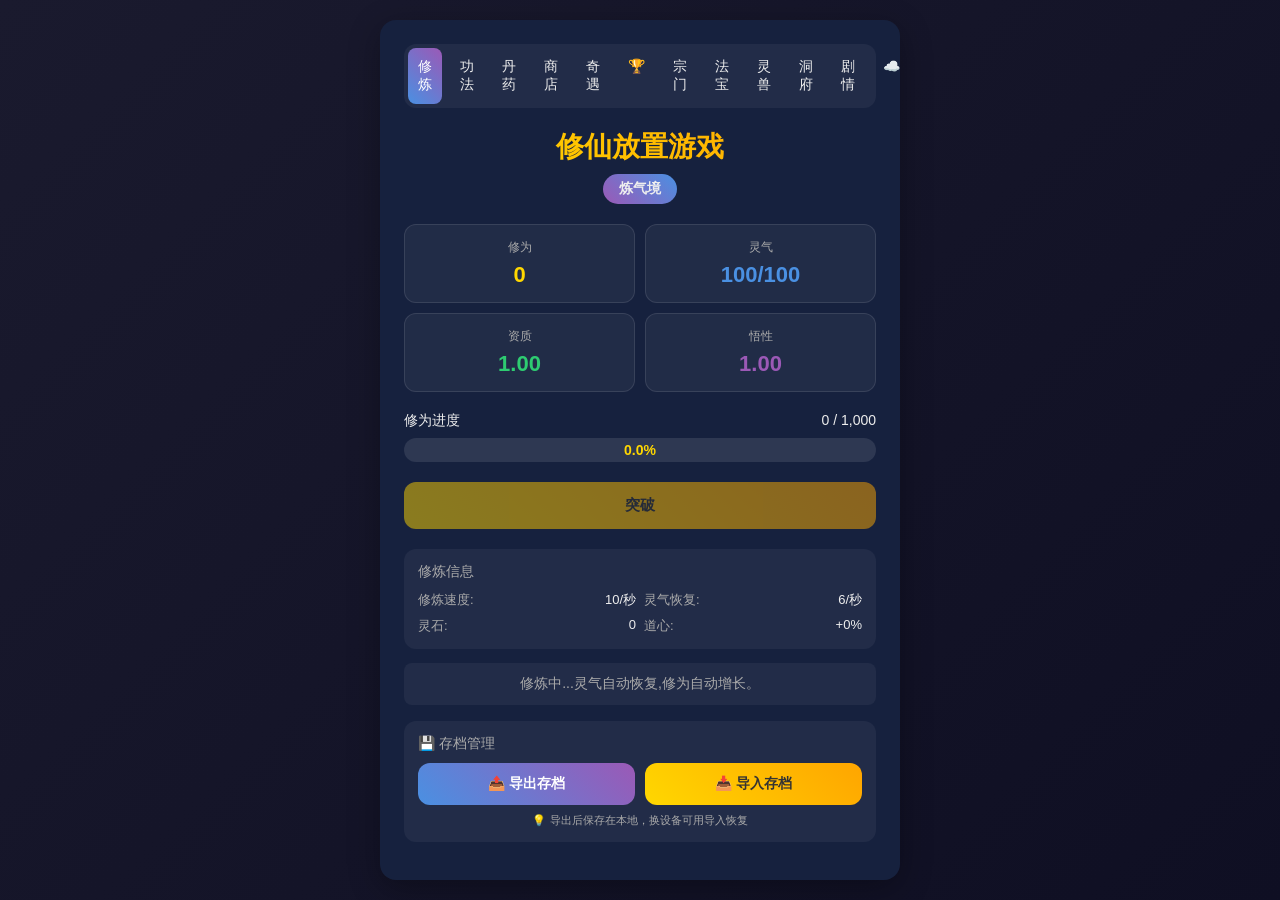
==== index.html @ b514b008 "feat: 移动端页面适配 - 全屏/横屏/触摸优化" ====
<!DOCTYPE html>
<html lang="zh-CN">
<head>
    <meta charset="UTF-8">
    <meta name="viewport" content="width=device-width, initial-scale=1.0">
    <title>修仙放置游戏 v0.9</title>
    <style>
        * {
            margin: 0;
            padding: 0;
            box-sizing: border-box;
        }

        :root {
            --gold: #FFD700;
            --blue: #4A90E2;
            --purple: #9B59B6;
            --red: #E74C3C;
            --green: #2ECC71;
            --cyan: #00CED1;
            --orange: #FF8C00;
            --bg-dark: #1a1a2e;
            --bg-card: #16213e;
            --bg-lighter: #1e2a4a;
            --text-primary: #eee;
            --text-secondary: #aaa;
        }

        body {
            font-family: 'Microsoft YaHei', '微软雅黑', sans-serif;
            background: linear-gradient(135deg, var(--bg-dark) 0%, #0f0f23 100%);
            color: var(--text-primary);
            min-height: 100vh;
            display: flex;
            justify-content: center;
            align-items: center;
            padding: 20px;
        }

        .game-container {
            max-width: 520px;
            width: 100%;
            background: var(--bg-card);
            border-radius: 16px;
            padding: 24px;
            box-shadow: 0 8px 32px rgba(0, 0, 0, 0.3);
        }

        /* 顶部标签栏 */
        .tabs {
            display: flex;
            gap: 8px;
            margin-bottom: 20px;
            background: rgba(255, 255, 255, 0.05);
            padding: 4px;
            border-radius: 12px;
        }

        .tab {
            flex: 1;
            padding: 10px;
            text-align: center;
            border-radius: 8px;
            cursor: pointer;
            transition: all 0.3s;
            font-size: 14px;
            font-weight: 500;
        }

        .tab:hover {
            background: rgba(255, 255, 255, 0.1);
        }

        .tab.active {
            background: linear-gradient(45deg, var(--blue), var(--purple));
            color: white;
        }

        .tab-content {
            display: none;
        }

        .tab-content.active {
            display: block;
        }

        .header {
            text-align: center;
            margin-bottom: 20px;
        }

        .title {
            font-size: 28px;
            background: linear-gradient(45deg, var(--gold), #FFA500);
            -webkit-background-clip: text;
            -webkit-text-fill-color: transparent;
            margin-bottom: 8px;
        }

        .realm-badge {
            display: inline-block;
            padding: 6px 16px;
            background: linear-gradient(45deg, var(--purple), var(--blue));
            border-radius: 20px;
            font-size: 14px;
            font-weight: bold;
        }

        .stats-grid {
            display: grid;
            grid-template-columns: repeat(2, 1fr);
            gap: 10px;
            margin-bottom: 20px;
        }

        .stat-card {
            background: rgba(255, 255, 255, 0.05);
            border: 1px solid rgba(255, 255, 255, 0.1);
            border-radius: 12px;
            padding: 14px;
            text-align: center;
        }

        .stat-label {
            font-size: 12px;
            color: var(--text-secondary);
            margin-bottom: 6px;
        }

        .stat-value {
            font-size: 22px;
            font-weight: bold;
        }

        .stat-value.gold { color: var(--gold); }
        .stat-value.blue { color: var(--blue); }
        .stat-value.green { color: var(--green); }
        .stat-value.purple { color: var(--purple); }

        .progress-section {
            margin-bottom: 20px;
        }

        .progress-header {
            display: flex;
            justify-content: space-between;
            margin-bottom: 8px;
            font-size: 14px;
        }

        .progress-bar {
            height: 24px;
            background: rgba(255, 255, 255, 0.1);
            border-radius: 12px;
            overflow: hidden;
            position: relative;
        }

        .progress-fill {
            height: 100%;
            background: linear-gradient(90deg, var(--blue), var(--purple));
            transition: width 0.3s ease;
            border-radius: 12px;
        }

        .progress-text {
            position: absolute;
            top: 50%;
            left: 50%;
            transform: translate(-50%, -50%);
            font-size: 12px;
            font-weight: bold;
        }

        .action-buttons {
            display: flex;
            gap: 10px;
            margin-bottom: 20px;
        }

        .btn {
            flex: 1;
            padding: 14px;
            border: none;
            border-radius: 12px;
            font-size: 15px;
            font-weight: bold;
            cursor: pointer;
            transition: all 0.3s ease;
            position: relative;
            overflow: hidden;
        }

        .btn-cultivate {
            background: linear-gradient(45deg, var(--blue), var(--purple));
            color: white;
        }

        .btn-cultivate:hover {
            transform: translateY(-2px);
            box-shadow: 0 6px 12px rgba(74, 144, 226, 0.3);
        }

        .btn-breakthrough {
            background: linear-gradient(45deg, var(--gold), #FFA500);
            color: #333;
        }

        .btn-breakthrough:hover:not(:disabled) {
            transform: translateY(-2px);
            box-shadow: 0 6px 12px rgba(255, 215, 0, 0.3);
        }

        .btn:disabled {
            opacity: 0.5;
            cursor: not-allowed;
        }

        .info-section {
            background: rgba(255, 255, 255, 0.05);
            border-radius: 12px;
            padding: 14px;
            margin-bottom: 14px;
        }

        .info-title {
            font-size: 14px;
            color: var(--text-secondary);
            margin-bottom: 10px;
            display: flex;
            justify-content: space-between;
            align-items: center;
        }

        .info-grid {
            display: grid;
            grid-template-columns: repeat(2, 1fr);
            gap: 8px;
            font-size: 13px;
        }

        .info-item {
            display: flex;
            justify-content: space-between;
        }

        .info-item span:first-child {
            color: var(--text-secondary);
        }

        .auto-cultivate-toggle {
            display: flex;
            align-items: center;
            gap: 8px;
            justify-content: center;
            margin-bottom: 16px;
            font-size: 14px;
        }

        .toggle-switch {
            width: 48px;
            height: 24px;
            background: rgba(255, 255, 255, 0.1);
            border-radius: 12px;
            position: relative;
            cursor: pointer;
            transition: background 0.3s;
        }

        .toggle-switch.active {
            background: var(--blue);
        }

        .toggle-switch::after {
            content: '';
            position: absolute;
            width: 20px;
            height: 20px;
            background: white;
            border-radius: 50%;
            top: 2px;
            left: 2px;
            transition: transform 0.3s;
        }

        .toggle-switch.active::after {
            transform: translateX(24px);
        }

        .message {
            text-align: center;
            padding: 12px;
            background: rgba(255, 255, 255, 0.05);
            border-radius: 8px;
            font-size: 14px;
            color: var(--text-secondary);
            margin-top: 14px;
        }

        .message.success { color: var(--green); }
        .message.fail { color: var(--red); }

        /* 功法系统 */
        .skills-section {
            margin-top: 14px;
        }

        .skill-card {
            background: rgba(255, 255, 255, 0.05);
            border: 1px solid rgba(255, 255, 255, 0.1);
            border-radius: 10px;
            padding: 12px;
            margin-bottom: 10px;
            cursor: pointer;
            transition: all 0.3s;
        }

        .skill-card:hover {
            background: rgba(255, 255, 255, 0.08);
            transform: translateY(-2px);
        }

        .skill-card.equipped {
            border-color: var(--purple);
            background: rgba(155, 89, 182, 0.1);
        }

        .skill-header {
            display: flex;
            justify-content: space-between;
            align-items: center;
            margin-bottom: 6px;
        }

        .skill-name {
            font-weight: bold;
            font-size: 15px;
        }

        .skill-type {
            font-size: 12px;
            padding: 2px 8px;
            border-radius: 10px;
            background: var(--purple);
        }

        .skill-effect {
            font-size: 13px;
            color: var(--green);
            margin-bottom: 4px;
        }

        .skill-desc {
            font-size: 12px;
            color: var(--text-secondary);
        }

        .skill-cost {
            font-size: 12px;
            color: var(--gold);
            margin-top: 6px;
        }

        /* 丹药系统 */
        .pills-section {
            margin-top: 14px;
        }

        .pill-card {
            background: rgba(255, 255, 255, 0.05);
            border: 1px solid rgba(255, 255, 255, 0.1);
            border-radius: 10px;
            padding: 12px;
            margin-bottom: 10px;
            cursor: pointer;
            transition: all 0.3s;
        }

        .pill-card:hover {
            background: rgba(255, 255, 255, 0.08);
            transform: translateY(-2px);
        }

        .pill-card:active {
            transform: scale(0.98);
        }

        .pill-header {
            display: flex;
            justify-content: space-between;
            align-items: center;
            margin-bottom: 6px;
        }

        .pill-name {
            font-weight: bold;
            font-size: 15px;
        }

        .pill-count {
            font-size: 14px;
            color: var(--cyan);
        }

        .pill-effect {
            font-size: 13px;
            color: var(--green);
            margin-bottom: 4px;
        }

        .pill-desc {
            font-size: 12px;
            color: var(--text-secondary);
        }

        /* 背包系统 */
        .inventory-grid {
            display: grid;
            grid-template-columns: repeat(4, 1fr);
            gap: 8px;
            margin-top: 14px;
        }

        .inventory-slot {
            aspect-ratio: 1;
            background: rgba(255, 255, 255, 0.05);
            border: 1px solid rgba(255, 255, 255, 0.1);
            border-radius: 8px;
            display: flex;
            flex-direction: column;
            align-items: center;
            justify-content: center;
            font-size: 12px;
            cursor: pointer;
            transition: all 0.3s;
            position: relative;
        }

        .inventory-slot:hover {
            background: rgba(255, 255, 255, 0.1);
        }

        .inventory-slot.empty {
            opacity: 0.5;
        }

        .inventory-slot .icon {
            font-size: 20px;
            margin-bottom: 4px;
        }

        .inventory-slot .count {
            position: absolute;
            bottom: 4px;
            right: 4px;
            font-size: 10px;
            background: rgba(0, 0, 0, 0.6);
            padding: 1px 4px;
            border-radius: 4px;
        }

        .floating-text {
            position: fixed;
            pointer-events: none;
            font-size: 16px;
            font-weight: bold;
            animation: floatUp 1s ease-out forwards;
            z-index: 1000;
        }

        @keyframes floatUp {
            0% {
                opacity: 1;
                transform: translateY(0);
            }
            100% {
                opacity: 0;
                transform: translateY(-50px);
            }
        }

        /* 商店 */
        .shop-section {
            margin-top: 14px;
        }

        .shop-item {
            background: rgba(255, 255, 255, 0.05);
            border: 1px solid rgba(255, 255, 255, 0.1);
            border-radius: 10px;
            padding: 12px;
            margin-bottom: 10px;
            cursor: pointer;
            transition: all 0.3s;
        }

        .shop-item:hover {
            background: rgba(255, 255, 255, 0.08);
            transform: translateY(-2px);
        }

        .shop-item-header {
            display: flex;
            justify-content: space-between;
            align-items: center;
            margin-bottom: 6px;
        }

        .shop-item-name {
            font-weight: bold;
            font-size: 15px;
        }

        .shop-item-price {
            font-size: 14px;
            color: var(--gold);
        }

        .shop-item-desc {
            font-size: 12px;
            color: var(--text-secondary);
        }

        /* 奇遇系统样式 */
        .encounter-category {
            margin-bottom: 16px;
        }

        .encounter-category-title {
            font-size: 14px;
            font-weight: bold;
            margin-bottom: 8px;
            display: flex;
            align-items: center;
            gap: 6px;
        }

        .encounter-list {
            font-size: 12px;
            color: var(--text-secondary);
        }

        .encounter-history-item {
            padding: 8px 0;
            border-bottom: 1px solid rgba(255, 255, 255, 0.05);
        }

        .encounter-history-item:last-child {
            border-bottom: none;
        }

        .encounter-time {
            font-size: 11px;
            color: var(--text-secondary);
        }

        /* 奇遇弹窗 */
        .encounter-modal {
            display: none;
            position: fixed;
            top: 0;
            left: 0;
            width: 100%;
            height: 100%;
            background: rgba(0, 0, 0, 0.8);
            z-index: 2000;
            justify-content: center;
            align-items: center;
            animation: fadeIn 0.3s ease;
        }

        .encounter-modal.active {
            display: flex;
        }

        @keyframes fadeIn {
            from { opacity: 0; }
            to { opacity: 1; }
        }

        .encounter-modal-content {
            background: var(--bg-card);
            border-radius: 16px;
            padding: 24px;
            max-width: 400px;
            width: 90%;
            text-align: center;
            border: 2px solid var(--purple);
            animation: slideUp 0.3s ease;
        }

        @keyframes slideUp {
            from { transform: translateY(50px); opacity: 0; }
            to { transform: translateY(0); opacity: 1; }
        }

        .encounter-modal-icon {
            font-size: 64px;
            margin-bottom: 16px;
        }

        .encounter-modal-title {
            font-size: 24px;
            font-weight: bold;
            margin-bottom: 12px;
        }

        .encounter-modal-desc {
            font-size: 14px;
            color: var(--text-secondary);
            margin-bottom: 16px;
            line-height: 1.6;
        }

        .encounter-modal-effect {
            font-size: 16px;
            padding: 12px;
            background: rgba(255, 255, 255, 0.05);
            border-radius: 8px;
            margin-bottom: 16px;
        }

        .encounter-modal-effect.positive {
            color: var(--green);
        }

        .encounter-modal-effect.negative {
            color: var(--red);
        }

        .encounter-modal-effect.neutral {
            color: var(--cyan);
        }

        .encounter-modal-btn {
            padding: 12px 32px;
            background: linear-gradient(45deg, var(--purple), var(--blue));
            border: none;
            border-radius: 8px;
            color: white;
            font-size: 16px;
            font-weight: bold;
            cursor: pointer;
            transition: all 0.3s;
        }

        .encounter-modal-btn:hover {
            transform: translateY(-2px);
            box-shadow: 0 6px 12px rgba(155, 89, 182, 0.4);
        }

        .encounter-glow {
            animation: encounterGlow 1s ease infinite;
        }

        @keyframes encounterGlow {
            0%, 100% { box-shadow: 0 0 20px rgba(155, 89, 182, 0.5); }
            50% { box-shadow: 0 0 40px rgba(155, 89, 182, 0.8); }
        }

        /* ==================== 成就系统样式 ==================== */
        .achievements-container {
            max-height: 500px;
            overflow-y: auto;
        }

        .achievement-summary {
            text-align: center;
            margin-bottom: 16px;
        }

        .achievement-progress {
            background: rgba(255, 255, 255, 0.05);
            border-radius: 12px;
            padding: 12px;
        }

        .progress-text {
            font-size: 14px;
            color: var(--gold);
            margin-bottom: 8px;
            display: block;
        }

        .achievement-categories {
            display: flex;
            flex-wrap: wrap;
            gap: 8px;
            margin-bottom: 16px;
        }

        .category-badge {
            display: flex;
            gap: 6px;
            background: rgba(255, 255, 255, 0.05);
            padding: 6px 12px;
            border-radius: 20px;
            font-size: 12px;
        }

        .achievement-list {
            display: grid;
            gap: 10px;
        }

        .achievement-card {
            display: flex;
            align-items: center;
            gap: 12px;
            padding: 12px;
            background: rgba(255, 255, 255, 0.05);
            border-radius: 12px;
            border: 1px solid rgba(255, 255, 255, 0.1);
            transition: all 0.3s;
        }

        .achievement-card.unlocked {
            border-color: var(--gold);
            background: rgba(255, 215, 0, 0.1);
        }

        .achievement-card.locked {
            opacity: 0.6;
        }

        .achievement-card .achievement-icon {
            font-size: 32px;
            width: 48px;
            text-align: center;
        }

        .achievement-card .achievement-info {
            flex: 1;
        }

        .achievement-card .achievement-name {
            font-size: 14px;
            font-weight: bold;
            margin-bottom: 4px;
        }

        .achievement-card .achievement-desc {
            font-size: 12px;
            color: var(--text-secondary);
        }

        .achievement-card .achievement-reward {
            font-size: 11px;
            color: var(--gold);
            margin-top: 4px;
        }

        .achievement-card .achievement-status {
            font-size: 20px;
        }

        /* 成就通知动画 */
        .achievement-notification {
            position: fixed;
            top: 20px;
            right: 20px;
            display: flex;
            align-items: center;
            gap: 12px;
            padding: 16px 20px;
            background: linear-gradient(135deg, rgba(255, 215, 0, 0.2), rgba(255, 165, 0, 0.2));
            border: 2px solid var(--gold);
            border-radius: 12px;
            box-shadow: 0 4px 20px rgba(255, 215, 0, 0.3);
            z-index: 9999;
            animation: slideIn 0.5s ease-out, fadeOut 0.5s ease-in 2.5s forwards;
        }

        .achievement-notification .achievement-icon {
            font-size: 36px;
        }

        .achievement-notification .achievement-title {
            font-size: 12px;
            color: var(--gold);
        }

        .achievement-notification .achievement-name {
            font-size: 16px;
            font-weight: bold;
        }

        @keyframes slideIn {
            from {
                transform: translateX(100%);
                opacity: 0;
            }
            to {
                transform: translateX(0);
                opacity: 1;
            }
        }

        @keyframes fadeOut {
            from {
                opacity: 1;
            }
            to {
                opacity: 0;
            }
        }

        /* ==================== 宗门系统样式 ==================== */
        .sect-card {
            background: rgba(255, 255, 255, 0.05);
            border: 1px solid rgba(255, 255, 255, 0.1);
            border-radius: 12px;
            padding: 12px;
            margin-bottom: 10px;
        }

        .sect-card-header {
            display: flex;
            justify-content: space-between;
            align-items: center;
            margin-bottom: 8px;
        }

        .sect-card-name {
            font-size: 16px;
            font-weight: bold;
            color: var(--gold);
        }

        .sect-card-level {
            font-size: 12px;
            color: var(--text-secondary);
        }

        .sect-card-info {
            font-size: 12px;
            color: var(--text-secondary);
        }

        .sect-task-card {
            background: rgba(255, 255, 255, 0.05);
            border-radius: 8px;
            padding: 10px;
            margin-bottom: 8px;
            display: flex;
            justify-content: space-between;
            align-items: center;
        }

        .sect-task-info {
            flex: 1;
        }

        .sect-task-name {
            font-size: 14px;
            margin-bottom: 4px;
        }

        .sect-task-desc {
            font-size: 11px;
            color: var(--text-secondary);
        }

        /* 法宝样式 */
        .artifact-slot {
            width: 60px;
            height: 60px;
            border: 2px dashed rgba(255, 255, 255, 0.3);
            border-radius: 12px;
            display: flex;
            align-items: center;
            justify-content: center;
            font-size: 24px;
            color: rgba(255, 255, 255, 0.3);
            cursor: pointer;
            transition: all 0.3s;
        }

        .artifact-slot:hover {
            border-color: var(--gold);
            background: rgba(255, 215, 0, 0.1);
        }

        .artifact-slot.equipped {
            border: 2px solid var(--gold);
            background: rgba(255, 215, 0, 0.15);
        }

        .artifact-slot .artifact-icon {
            font-size: 28px;
        }

        .artifact-card {
            background: rgba(255, 255, 255, 0.05);
            border: 1px solid rgba(255, 255, 255, 0.1);
            border-radius: 10px;
            padding: 10px;
            display: flex;
            align-items: center;
            gap: 10px;
        }

        .artifact-icon {
            font-size: 32px;
            width: 48px;
            text-align: center;
        }

        .artifact-info {
            flex: 1;
        }

        .artifact-name {
            font-size: 14px;
            font-weight: bold;
            color: var(--gold);
            margin-bottom: 4px;
        }

        .artifact-desc {
            font-size: 11px;
            color: var(--text-secondary);
            margin-bottom: 4px;
        }

        .artifact-stats {
            font-size: 11px;
            color: var(--cyan);
        }

        .artifact-level {
            font-size: 11px;
            color: var(--purple);
        }

        .artifact-actions {
            display: flex;
            flex-direction: column;
            gap: 4px;
        }

        /* 灵兽样式 */
        .beast-card {
            background: rgba(255, 255, 255, 0.05);
            border: 1px solid rgba(255, 255, 255, 0.1);
            border-radius: 10px;
            padding: 10px;
            display: flex;
            align-items: center;
            gap: 10px;
            cursor: pointer;
            transition: all 0.3s;
        }

        .beast-card:hover {
            background: rgba(255, 255, 255, 0.1);
            border-color: rgba(255, 255, 255, 0.2);
        }

        .beast-icon {
            font-size: 36px;
            width: 50px;
            text-align: center;
        }

        .beast-info {
            flex: 1;
        }

        .beast-name {
            font-size: 14px;
            font-weight: bold;
            color: var(--gold);
            margin-bottom: 4px;
        }

        .beast-level {
            font-size: 11px;
            color: var(--purple);
            margin-bottom: 4px;
        }

        .beast-desc {
            font-size: 11px;
            color: var(--text-secondary);
        }

        .beast-effect {
            font-size: 11px;
            color: var(--cyan);
            margin-top: 4px;
        }

        .beast-exp-bar {
            width: 100%;
            height: 4px;
            background: rgba(255,255,255,0.1);
            border-radius: 2px;
            margin-top: 4px;
            overflow: hidden;
        }

        .beast-exp-fill {
            height: 100%;
            background: linear-gradient(90deg, var(--purple), var(--gold));
            border-radius: 2px;
            transition: width 0.3s;
        }

        .beast-action-btns {
            display: flex;
            gap: 4px;
        }

        /* 洞府样式 */
        .cave-upgrade-card {
            background: rgba(255, 255, 255, 0.05);
            border: 1px solid rgba(255, 255, 255, 0.1);
            border-radius: 10px;
            padding: 10px;
            display: flex;
            align-items: center;
            gap: 10px;
        }

        .cave-upgrade-icon {
            font-size: 28px;
            width: 40px;
            text-align: center;
        }

        .cave-upgrade-info {
            flex: 1;
        }

        .cave-upgrade-name {
            font-size: 13px;
            font-weight: bold;
            color: var(--gold);
            margin-bottom: 2px;
        }

        .cave-upgrade-desc {
            font-size: 11px;
            color: var(--text-secondary);
        }

        .cave-upgrade-level {
            font-size: 10px;
            color: var(--purple);
        }

        .herb-plot-card {
            background: rgba(255, 255, 255, 0.05);
            border: 1px solid rgba(255, 255, 255, 0.1);
            border-radius: 10px;
            padding: 10px;
            display: flex;
            align-items: center;
            gap: 10px;
        }

        .herb-plot-icon {
            font-size: 28px;
            width: 40px;
            text-align: center;
        }

        .herb-plot-info {
            flex: 1;
        }

        .herb-plot-name {
            font-size: 13px;
            font-weight: bold;
            color: var(--green);
            margin-bottom: 2px;
        }

        .herb-plot-status {
            font-size: 11px;
            color: var(--text-secondary);
        }

        .herb-plot-progress {
            margin-top: 4px;
        }

        /* 剧情样式 */
        .story-chapter-card {
            background: rgba(255, 255, 255, 0.05);
            border: 1px solid rgba(255, 255, 255, 0.1);
            border-radius: 10px;
            padding: 12px;
            display: flex;
            align-items: center;
            gap: 12px;
            cursor: pointer;
            transition: all 0.3s;
        }

        .story-chapter-card:hover {
            background: rgba(255, 255, 255, 0.1);
            transform: translateX(4px);
        }

        .story-chapter-card.unlocked {
            border-color: rgba(255, 215, 0, 0.3);
        }

        .story-chapter-card.current {
            border-color: var(--gold);
            background: linear-gradient(135deg, rgba(255,215,0,0.1), rgba(255,215,0,0.02));
        }

        .story-chapter-icon {
            font-size: 32px;
            width: 50px;
            text-align: center;
        }

        .story-chapter-info {
            flex: 1;
        }

        .story-chapter-title {
            font-size: 14px;
            font-weight: bold;
            color: var(--gold);
            margin-bottom: 2px;
        }

        .story-chapter-desc {
            font-size: 11px;
            color: var(--text-secondary);
            margin-bottom: 4px;
        }

        .story-chapter-progress {
            font-size: 10px;
            color: var(--cyan);
        }

        .story-chapter-badge {
            font-size: 18px;
        }

        .story-content-box {
            padding: 15px;
            background: linear-gradient(135deg, rgba(255,215,0,0.08), rgba(155,89,182,0.05));
            border-radius: 12px;
            border: 1px solid rgba(255,215,0,0.2);
        }

        .story-content-title {
            font-size: 16px;
            font-weight: bold;
            color: var(--gold);
            margin-bottom: 8px;
            text-align: center;
        }

        .story-content-text {
            font-size: 13px;
            color: var(--text-primary);
            line-height: 1.8;
            text-indent: 2em;
        }

        .story-unlock-hint {
            font-size: 11px;
            color: var(--text-secondary);
            text-align: center;
            padding: 20px;
        }

        /* ==================== 移动端适配 ==================== */
        @media screen and (max-width: 520px) {
            /* 根容器调整 */
            body {
                padding: 0;
                align-items: flex-start;
                min-height: 100vh;
            }

            .game-container {
                max-width: 100%;
                width: 100%;
                border-radius: 0;
                padding: 12px;
                min-height: 100vh;
                box-shadow: none;
            }

            /* 标签栏横向滚动 */
            .tabs {
                display: flex;
                gap: 4px;
                margin-bottom: 16px;
                padding: 4px;
                overflow-x: auto;
                white-space: nowrap;
                -webkit-overflow-scrolling: touch;
                scrollbar-width: none; /* Firefox */
            }

            .tabs::-webkit-scrollbar {
                display: none; /* Chrome/Safari */
            }

            .tab {
                flex: 0 0 auto;
                padding: 8px 12px;
                font-size: 13px;
                min-width: 50px;
            }

            /* 标题调整 */
            .title {
                font-size: 22px;
            }

            /* 统计卡片网格 */
            .stats-grid {
                grid-template-columns: repeat(2, 1fr);
                gap: 8px;
            }

            .stat-card {
                padding: 10px;
            }

            .stat-value {
                font-size: 18px;
            }

            /* 按钮优化 */
            .action-buttons {
                gap: 8px;
            }

            .btn {
                padding: 14px 12px;
                font-size: 14px;
                min-height: 48px;
            }

            /* 信息区域 */
            .info-section {
                padding: 12px;
                margin-bottom: 12px;
            }

            .info-grid {
                font-size: 12px;
            }

            /* 进度条 */
            .progress-bar {
                height: 20px;
            }

            .progress-text {
                font-size: 11px;
            }

            /* 功法/丹药卡片 */
            .skill-card,
            .pill-card {
                padding: 10px;
                margin-bottom: 8px;
            }

            .skill-name,
            .pill-name {
                font-size: 14px;
            }

            /* 商店物品 */
            .shop-item {
                padding: 10px;
                margin-bottom: 8px;
            }

            /* 仓库格子 */
            .inventory-grid {
                grid-template-columns: repeat(4, 1fr);
                gap: 6px;
            }

            .inventory-slot {
                min-height: 60px;
            }

            /* 奇遇弹窗 */
            .encounter-modal-content {
                padding: 16px;
                margin: 20px;
            }

            .encounter-modal-icon {
                font-size: 48px;
            }

            .encounter-modal-title {
                font-size: 18px;
            }

            /* 宗门/灵兽/洞府 */
            .sect-info,
            .beast-card,
            .cave-upgrade {
                padding: 10px;
            }

            /* 存档管理 */
            .info-section[style*="margin-top"] {
                margin-top: 12px !important;
            }

            .info-section[style*="margin-top"] .btn {
                padding: 12px 10px;
                font-size: 13px;
            }

            /* 剧情列表 */
            .story-item {
                padding: 12px;
            }

            .story-title {
                font-size: 14px;
            }

            .story-desc {
                font-size: 12px;
            }

            /* 云同步界面 */
            #cloud-tab .info-section {
                padding: 12px;
            }

            #githubToken {
                font-size: 14px;
                padding: 12px;
            }

            /* 滚动优化 */
            .tab-content {
                max-height: calc(100vh - 180px);
                overflow-y: auto;
                -webkit-overflow-scrolling: touch;
            }

            /* 已读剧情列表等可滚动区域 */
            #storyList,
            #recentEncounters,
            #skillsList {
                max-height: 300px;
                overflow-y: auto;
                -webkit-overflow-scrolling: touch;
            }
        }

        /* 极小屏幕（320px以下） */
        @media screen and (max-width: 360px) {
            .game-container {
                padding: 8px;
            }

            .title {
                font-size: 20px;
            }

            .tab {
                padding: 6px 10px;
                font-size: 12px;
                min-width: 44px;
            }

            .stat-value {
                font-size: 16px;
            }

            .btn {
                padding: 12px 8px;
                font-size: 13px;
            }

            .inventory-grid {
                grid-template-columns: repeat(3, 1fr);
            }
        }

        /* 横屏模式 */
        @media screen and (max-height: 500px) and (orientation: landscape) {
            body {
                padding: 10px;
                align-items: center;
            }

            .game-container {
                max-width: 400px;
                padding: 16px;
            }

            .header {
                margin-bottom: 12px;
            }

            .title {
                font-size: 20px;
                margin-bottom: 4px;
            }

            .stats-grid {
                grid-template-columns: repeat(4, 1fr);
            }

            .tab-content {
                max-height: calc(100vh - 120px);
            }
        }

        /* 触摸反馈 */
        @media (hover: none) and (pointer: coarse) {
            .btn:active {
                transform: scale(0.98);
                opacity: 0.9;
            }

            .tab:active {
                opacity: 0.8;
            }

            .skill-card:active,
            .pill-card:active,
            .shop-item:active {
                transform: scale(0.98);
            }

            .inventory-slot:active {
                background: rgba(255, 255, 255, 0.15);
            }
        }
    </style>
</head>
<body>
    <div class="game-container">
        <!-- 标签栏 -->
        <div class="tabs">
            <div class="tab active" onclick="switchTab('main')">修炼</div>
            <div class="tab" onclick="switchTab('skills')">功法</div>
            <div class="tab" onclick="switchTab('pills')">丹药</div>
            <div class="tab" onclick="switchTab('shop')">商店</div>
            <div class="tab" onclick="switchTab('encounter')">奇遇</div>
            <div class="tab" onclick="switchTab('achievements')">🏆</div>
            <div class="tab" onclick="switchTab('sect')">宗门</div>
            <div class="tab" onclick="switchTab('artifact')">法宝</div>
            <div class="tab" onclick="switchTab('beast')">灵兽</div>
            <div class="tab" onclick="switchTab('cave')">洞府</div>
            <div class="tab" onclick="switchTab('story')">剧情</div>
            <div class="tab" onclick="switchTab('cloud')">☁️</div>
        </div>

        <!-- 主界面 -->
        <div id="main-tab" class="tab-content active">
            <div class="header">
                <h1 class="title">修仙放置游戏</h1>
                <div class="realm-badge" id="realmBadge">炼气境</div>
            </div>

            <div class="stats-grid">
                <div class="stat-card">
                    <div class="stat-label">修为</div>
                    <div class="stat-value gold" id="cultivationValue">0</div>
                </div>
                <div class="stat-card">
                    <div class="stat-label">灵气</div>
                    <div class="stat-value blue" id="spiritValue">100</div>
                </div>
                <div class="stat-card">
                    <div class="stat-label">资质</div>
                    <div class="stat-value green" id="talentValue">1.0</div>
                </div>
                <div class="stat-card">
                    <div class="stat-label">悟性</div>
                    <div class="stat-value purple" id="comprehensionValue">1.0</div>
                </div>
            </div>

            <div class="progress-section">
                <div class="progress-header">
                    <span>修为进度</span>
                    <span id="progressText">0 / 1,000</span>
                </div>
                <div class="progress-bar">
                    <div class="progress-fill" id="progressFill" style="width: 0%"></div>
                    <div class="progress-text" id="progressPercent">0%</div>
                </div>
            </div>

            <div class="action-buttons">
                <button class="btn btn-breakthrough" id="breakthroughBtn" onclick="attemptBreakthrough()" disabled>
                    突破
                </button>
            </div>

            <div class="info-section">
                <div class="info-title">
                    <span>修炼信息</span>
                </div>
                <div class="info-grid">
                    <div class="info-item">
                        <span>修炼速度:</span>
                        <span id="cultivationSpeed">10/秒</span>
                    </div>
                    <div class="info-item">
                        <span>灵气恢复:</span>
                        <span id="spiritRecovery">5/秒</span>
                    </div>
                    <div class="info-item">
                        <span>灵石:</span>
                        <span id="spiritStones">0</span>
                    </div>
                    <div class="info-item">
                        <span>道心:</span>
                        <span id="daoHeart">+0%</span>
                    </div>
                </div>
            </div>

            <div class="message" id="messageBox">
                修炼中...灵气自动恢复,修为自动增长。
            </div>

            <!-- 存档管理 -->
            <div class="info-section" style="margin-top: 16px;">
                <div class="info-title">
                    <span>💾 存档管理</span>
                </div>
                <div style="display: flex; gap: 10px;">
                    <button class="btn btn-cultivate" onclick="exportSave()" style="flex:1; padding: 12px; font-size: 14px;">
                        📤 导出存档
                    </button>
                    <button class="btn btn-breakthrough" onclick="importSave()" style="flex:1; padding: 12px; font-size: 14px;">
                        📥 导入存档
                    </button>
                </div>
                <div style="font-size: 11px; color: var(--text-secondary); margin-top: 8px; text-align: center;">
                    💡 导出后保存在本地，换设备可用导入恢复
                </div>
            </div>
        </div>

        <!-- 功法界面 -->
        <div id="skills-tab" class="tab-content">
            <div class="header">
                <h2 class="title" style="font-size: 24px;">功法阁</h2>
                <p style="font-size: 14px; color: var(--text-secondary);">当前槽位: <span id="skillSlots">0/3</span></p>
            </div>

            <div class="skills-section" id="skillsList">
                <!-- 功法列表 -->
            </div>
        </div>

        <!-- 丹药界面 -->
        <div id="pills-tab" class="tab-content">
            <div class="header">
                <h2 class="title" style="font-size: 24px;">丹药阁</h2>
                <p style="font-size: 14px; color: var(--text-secondary);">丹药可以暂时或永久提升属性</p>
            </div>

            <div class="pills-section" id="pillsList">
                <!-- 丹药列表 -->
            </div>
        </div>

        <!-- 商店界面 -->
        <div id="shop-tab" class="tab-content">
            <div class="header">
                <h2 class="title" style="font-size: 24px;">灵石商店</h2>
                <p style="font-size: 14px; color: var(--text-secondary);">灵石: <span id="shopSpiritStones">0</span></p>
            </div>

            <div class="shop-section" id="shopList">
                <!-- 商店列表 -->
            </div>
        </div>

        <!-- 奇遇界面 -->
        <div id="encounter-tab" class="tab-content">
            <div class="header">
                <h2 class="title" style="font-size: 24px;">奇遇录</h2>
                <p style="font-size: 14px; color: var(--text-secondary);">触发次数: <span id="totalEncounters">0</span></p>
            </div>

            <div class="info-section">
                <div class="info-title">奇遇说明</div>
                <p style="font-size: 13px; color: var(--text-secondary); line-height: 1.6;">
                    修炼过程中可能触发各种奇遇事件,获得机缘、遇到仙人、发现宝物或遭遇灾难。境界越高,触发概率越大。
                </p>
            </div>

            <div class="info-section">
                <div class="info-title">最近奇遇</div>
                <div id="recentEncounters" style="font-size: 13px; max-height: 200px; overflow-y: auto;">
                    暂无奇遇记录
                </div>
            </div>

            <div class="info-section">
                <h3 style="font-size: 16px; margin-bottom: 12px;">奇遇类型</h3>
                <div style="display: grid; gap: 8px; font-size: 13px;">
                    <div style="color: #FFD700;">🌟 机缘 (34%) - 重大增益</div>
                    <div style="color: #9B59B6;">✨ 遇仙 (27%) - 中等增益</div>
                    <div style="color: #4A90E2;">💎 寻宝 (17%) - 小幅增益</div>
                    <div style="color: #2ECC71;">🧘 历练 (10%) - 考验类</div>
                    <div style="color: #E74C3C;">👹 灾难 (12%) - 负面效果</div>
                </div>
            </div>

            <div class="info-section">
                <div class="info-title">奇遇统计</div>
                <div id="encounterStats" style="font-size: 13px;">
                    <div style="display: grid; grid-template-columns: repeat(2, 1fr); gap: 8px;">
                        <div>🌟 机缘: <span id="stat_opportunity">0</span></div>
                        <div>✨ 遇仙: <span id="stat_immortal">0</span></div>
                        <div>💎 寻宝: <span id="stat_treasure">0</span></div>
                        <div>🧘 历练: <span id="stat_trial">0</span></div>
                        <div>👹 灾难: <span id="stat_disaster">0</span></div>
                    </div>
                </div>
            </div>
        </div>

        <!-- 成就界面 -->
        <div id="achievements-tab" class="tab-content">
            <div class="header">
                <h2 class="title" style="font-size: 24px;">🏆 成就系统</h2>
            </div>
            <div id="achievementsList" class="achievements-container">
                <!-- 成就列表 -->
            </div>
        </div>

        <!-- 宗门界面 -->
        <div id="sect-tab" class="tab-content">
            <div class="header">
                <h2 class="title" style="font-size: 24px;">🏛️ 宗门系统</h2>
            </div>
            
            <!-- 宗门信息 -->
            <div id="sectInfo" style="display: none;">
                <div class="info-section">
                    <div class="info-title">我的宗门</div>
                    <div style="text-align: center; margin-bottom: 12px;">
                        <div id="sectName" style="font-size: 20px; color: var(--gold); margin-bottom: 8px;">-</div>
                        <div style="font-size: 12px; color: var(--text-secondary);">
                            宗门成员: <span id="sectMembers">0</span> | 
                            宗门等级: <span id="sectLevel">1</span>
                        </div>
                    </div>
                    <div style="margin-bottom: 8px;">
                        <div style="display: flex; justify-content: space-between; font-size: 12px; margin-bottom: 4px;">
                            <span>宗门贡献</span>
                            <span><span id="sectContrib">0</span> / <span id="sectContribNeed">1000</span></span>
                        </div>
                        <div class="progress-bar" style="height: 8px;">
                            <div id="sectContribBar" class="progress-fill" style="width: 0%;"></div>
                        </div>
                    </div>
                </div>

                <div class="info-section">
                    <div class="info-title">宗门商店</div>
                    <div id="sectShopList" class="shop-section">
                        <!-- 宗门商店列表 -->
                    </div>
                </div>

                <div class="info-section">
                    <div class="info-title">每日任务</div>
                    <div id="sectDailyTasks">
                        <div class="info-title" style="font-size: 12px; color: var(--text-secondary);">
                            任务每日0点重置 | 剩余次数: <span id="dailyTaskRemain">3</span>
                        </div>
                    </div>
                </div>

                <div style="text-align: center; margin-top: 16px;">
                    <button class="btn btn-secondary" onclick="leaveSect()" style="padding: 8px 16px; font-size: 12px;">
                        离开宗门
                    </button>
                </div>
            </div>

            <!-- 未加入宗门 -->
            <div id="sectNoSect">
                <div class="info-section">
                    <div class="info-title">宗门列表</div>
                    <div id="sectList" class="shop-section">
                        <!-- 宗门列表 -->
                    </div>
                </div>

                <div class="info-section">
                    <div class="info-title">创建宗门</div>
                    <p style="font-size: 13px; color: var(--text-secondary); margin-bottom: 12px;">
                        消耗 <span style="color: var(--gold);">5000 灵石</span> 创建自己的宗门
                    </p>
                    <div style="display: flex; gap: 8px;">
                        <input type="text" id="sectCreateName" placeholder="宗门名称" 
                               style="flex: 1; padding: 10px; border-radius: 8px; border: 1px solid rgba(255,255,255,0.2); background: rgba(255,255,255,0.05); color: var(--text-primary); font-size: 14px;">
                        <button class="btn btn-primary" onclick="createSect()" style="padding: 10px 16px;">
                            创建
                        </button>
                    </div>
                </div>
            </div>
        </div>
    </div>

    <!-- 法宝界面 -->
    <div id="artifact-tab" class="tab-content">
        <div class="header">
            <h2 class="title" style="font-size: 24px;">⚗️ 法宝系统</h2>
        </div>
        
        <!-- 装备的法宝 -->
        <div class="info-section">
            <div class="info-title">🗡️ 已装备法宝</div>
            <div id="equippedArtifacts" style="display: flex; gap: 10px; flex-wrap: wrap; min-height: 60px; align-items: center; justify-content: center;">
                <div class="artifact-slot empty-slot">+</div>
                <div class="artifact-slot empty-slot">+</div>
                <div class="artifact-slot empty-slot">+</div>
            </div>
        </div>

        <!-- 法宝背包 -->
        <div class="info-section">
            <div class="info-title">📦 法宝背包</div>
            <div id="artifactInventory" style="display: flex; flex-direction: column; gap: 8px;">
                <div style="text-align: center; color: var(--text-secondary); padding: 20px;">暂无法宝</div>
            </div>
        </div>

        <!-- 炼器材料 -->
        <div class="info-section">
            <div class="info-title">🔩 炼器材料 (升级法宝用)</div>
            <div id="artifactMaterials" style="display: flex; flex-wrap: wrap; gap: 6px; margin-bottom: 8px;">
            </div>
            <div style="font-size: 11px; color: var(--text-secondary); text-align: center;">
                灵石: <span id="artifactStoneCount">0</span> |
                <button class="btn btn-small" onclick="buyRandomMaterial()">购买玄铁(50灵石)</button>
            </div>
        </div>

        <!-- 法宝商店 -->
        <div class="info-section">
            <div class="info-title">🏪 法宝商店</div>
            <div id="artifactShop" style="display: flex; flex-direction: column; gap: 8px;">
            </div>
        </div>
    </div>

    <!-- 灵兽界面 -->
    <div id="beast-tab" class="tab-content">
        <div class="header">
            <h2 class="title" style="font-size: 24px;">🐉 灵兽系统</h2>
        </div>

        <!-- 灵兽小屋 -->
        <div class="info-section">
            <div class="info-title">🏠 我的灵兽</div>
            <div id="beastHouse" style="display: flex; flex-direction: column; gap: 10px;">
                <div style="text-align: center; color: var(--text-secondary); padding: 20px;">
                    还没有灵兽,去野外捕捉吧!
                </div>
            </div>
        </div>

        <!-- 野外捕捉 -->
        <div class="info-section">
            <div class="info-title">🌲 野外捕捉</div>
            <div style="text-align: center; margin-bottom: 10px;">
                <button class="btn btn-primary" onclick="goWildBeast()" style="padding: 10px 24px; font-size: 14px;">
                    🔍 进入野外 (消耗50灵气)
                </button>
            </div>
            <div style="font-size: 11px; color: var(--text-secondary); text-align: center;">
                野外可遇到随机灵兽,成功率与悟性相关
            </div>
        </div>

        <!-- 灵兽商店 -->
        <div class="info-section">
            <div class="info-title">🏪 灵兽商店</div>
            <div id="beastShop" style="display: flex; flex-direction: column; gap: 8px;">
            </div>
        </div>
    </div>

    <!-- 洞府界面 -->
    <div id="cave-tab" class="tab-content">
        <div class="header">
            <h2 class="title" style="font-size: 24px;">🏠 洞府系统</h2>
        </div>

        <!-- 洞府信息 -->
        <div class="info-section">
            <div class="info-title">🏡 洞府概况</div>
            <div style="display: grid; grid-template-columns: 1fr 1fr; gap: 8px; text-align: center;">
                <div style="background:rgba(255,255,255,0.05);border-radius:8px;padding:10px;">
                    <div style="font-size:20px;">🌿</div>
                    <div style="font-size:12px;color:var(--text-secondary);">洞府等级</div>
                    <div style="font-size:16px;color:var(--gold);" id="caveLevel">Lv.1</div>
                </div>
                <div style="background:rgba(255,255,255,0.05);border-radius:8px;padding:10px;">
                    <div style="font-size:20px;">📈</div>
                    <div style="font-size:12px;color:var(--text-secondary);">繁荣度</div>
                    <div style="font-size:16px;color:var(--cyan);" id="caveProsperity">0</div>
                </div>
            </div>
            <div style="margin-top:8px;">
                <div style="display:flex;justify-content:space-between;font-size:11px;margin-bottom:4px;">
                    <span>洞府经验</span><span><span id="caveExp">0</span>/<span id="caveExpMax">100</span></span>
                </div>
                <div class="progress-bar" style="height:8px;">
                    <div id="caveExpBar" class="progress-fill" style="width:0%;"></div>
                </div>
            </div>
        </div>

        <!-- 灵草园 -->
        <div class="info-section">
            <div class="info-title">🌱 灵草园</div>
            <div id="herbGarden" style="display:flex;flex-direction:column;gap:8px;">
            </div>
            <div style="text-align:center;margin-top:8px;">
                <button class="btn btn-small" onclick="buyHerbPlot()" id="buyPlotBtn">开垦新地块 (200灵石)</button>
            </div>
        </div>

        <!-- 炼丹炉 -->
        <div class="info-section">
            <div class="info-title">🔥 炼丹炉</div>
            <div id="alchemyFurnace" style="text-align:center;padding:10px;background:rgba(255,255,255,0.05);border-radius:10px;">
                <div style="font-size:48px;margin-bottom:8px;">🔥</div>
                <div style="font-size:14px;margin-bottom:4px;">炼丹效率</div>
                <div style="font-size:12px;color:var(--cyan);" id="alchemyEfficiency">基础 (100%)</div>
                <div style="margin-top:8px;">
                    <button class="btn btn-primary" onclick="alchemyQuickRefine()" style="padding:8px 16px;font-size:13px;">
                        一键炼丹 (消耗灵草)
                    </button>
                </div>
                <div style="font-size:11px;color:var(--text-secondary);margin-top:6px;">当前拥有: <span id="herbCount">0</span>灵草</div>
            </div>
        </div>

        <!-- 洞府升级 -->
        <div class="info-section">
            <div class="info-title">⬆️ 洞府升级</div>
            <div id="caveUpgrade" style="display:flex;flex-direction:column;gap:8px;">
            </div>
        </div>
    </div>

    <!-- 剧情界面 -->
    <div id="story-tab" class="tab-content">
        <div class="header">
            <h2 class="title" style="font-size: 24px;">📜 修仙剧情</h2>
        </div>

        <!-- 当前境界剧情 -->
        <div class="info-section">
            <div class="info-title">🌟 当前境界</div>
            <div id="currentRealmStory" style="padding: 15px; background: linear-gradient(135deg, rgba(255,255,255,0.05), rgba(255,255,255,0.02)); border-radius: 12px; border: 1px solid rgba(255,255,255,0.1);">
            </div>
        </div>

        <!-- 剧情章节列表 -->
        <div class="info-section">
            <div class="info-title">📖 章节列表 <span id="storyProgress" style="font-size:12px;color:var(--text-secondary);font-weight:normal;"></span></div>
            <div id="storyList" style="display: flex; flex-direction: column; gap: 8px;">
            </div>
        </div>
    </div>

    <!-- 云同步界面 -->
    <div id="cloud-tab" class="tab-content">
        <div class="header">
            <h2 class="title" style="font-size: 24px;">☁️ 云端同步</h2>
        </div>

        <!-- GitHub Token 设置 -->
        <div class="info-section">
            <div class="info-title">
                <span>🔑 GitHub Token</span>
                <span id="tokenStatus" style="font-size:11px;color:var(--text-secondary);">未设置</span>
            </div>
            <div style="display: flex; gap: 8px; margin-bottom: 8px;">
                <input type="password" id="githubToken" placeholder="请输入 GitHub Personal Access Token" 
                    style="flex:1; padding: 10px; border-radius: 8px; border: 1px solid rgba(255,255,255,0.1); background: rgba(255,255,255,0.05); color: var(--text-primary); font-size: 13px;">
            </div>
            <div style="font-size: 11px; color: var(--text-secondary); margin-bottom: 10px;">
                💡 如何获取 Token：
                <a href="#" onclick="alert('请访问 https://github.com/settings/tokens\n点击 Generate new token (classic)\n勾选 gist 权限\n创建后复制 Token 粘贴到此处')" 
                   style="color: var(--blue); text-decoration: underline;">点击查看教程</a>
            </div>
            <button class="btn btn-cultivate" onclick="saveGithubToken()" style="width: 100%;">
                保存 Token
            </button>
        </div>

        <!-- 云端同步开关 -->
        <div class="info-section">
            <div class="info-title">
                <span>📡 自动同步</span>
                <div class="toggle-switch" id="autoSyncToggle" onclick="toggleAutoSync()"></div>
            </div>
            <div style="font-size: 12px; color: var(--text-secondary);">
                开启后每 60 秒自动保存到 GitHub Gist
            </div>
        </div>

        <!-- 手动同步按钮 -->
        <div class="info-section">
            <div class="info-title">
                <span>🔄 手动同步</span>
            </div>
            <div style="display: flex; gap: 10px;">
                <button class="btn btn-cultivate" onclick="manualUpload()" style="flex:1;">
                    ⬆️ 上传存档
                </button>
                <button class="btn btn-breakthrough" onclick="manualDownload()" style="flex:1;">
                    ⬇️ 下载存档
                </button>
            </div>
        </div>

        <!-- 同步状态 -->
        <div class="info-section">
            <div class="info-title">
                <span>📋 同步状态</span>
            </div>
            <div id="syncStatus" style="font-size: 13px; color: var(--text-secondary);">
                尚未同步
            </div>
        </div>

        <!-- Gist 信息 -->
        <div class="info-section" id="gistInfoSection" style="display: none;">
            <div class="info-title">
                <span>🔗 Gist 链接</span>
            </div>
            <div id="gistLink" style="font-size: 12px; word-break: break-all;"></div>
        </div>
    </div>

    <!-- 捕捉弹窗 -->
    <div id="beastCaptureModal" class="encounter-modal" style="display:none;">
        <div class="encounter-modal-content" style="background: linear-gradient(135deg, #1a2a4a, #0f1f3a);">
            <div style="font-size: 64px; text-align: center; margin-bottom: 10px;" id="wildBeastIcon">🐺</div>
            <div style="font-size: 18px; font-weight: bold; color: var(--gold); text-align: center; margin-bottom: 8px;" id="wildBeastName">野狼</div>
            <div style="font-size: 12px; color: var(--text-secondary); text-align: center; margin-bottom: 8px;" id="wildBeastInfo">等级 1 | 普通</div>
            <div style="font-size: 13px; color: var(--cyan); text-align: center; margin-bottom: 12px;" id="wildBeastDesc">速度极快,难以捕捉</div>
            <div style="margin-bottom: 12px;">
                <div style="font-size: 11px; color: var(--text-secondary); margin-bottom: 4px;">捕捉成功率</div>
                <div class="progress-bar" style="height: 10px;">
                    <div id="captureProgressBar" class="progress-fill" style="width: 30%; background: var(--cyan);"></div>
                </div>
                <div style="font-size: 11px; color: var(--cyan); text-align: center; margin-top: 2px;">
                    <span id="captureChance">30%</span>
                </div>
            </div>
            <div style="display: flex; gap: 10px;">
                <button class="btn" onclick="closeBeastModal()" style="flex:1; padding: 10px;">逃跑</button>
                <button class="btn btn-primary" onclick="attemptCapture()" id="captureBtn" style="flex:1; padding: 10px;">🎯 捕捉 (100灵石)</button>
            </div>
        </div>
    </div>

    <!-- 奇遇弹窗 -->
    <div id="encounterModal" class="encounter-modal">
        <div class="encounter-modal-content">
            <div class="encounter-modal-icon" id="encounterIcon">🌟</div>
            <div class="encounter-modal-title" id="encounterTitle">奇遇名称</div>
            <div class="encounter-modal-desc" id="encounterDesc">奇遇描述</div>
            <div class="encounter-modal-effect" id="encounterEffect">效果</div>
            <button class="encounter-modal-btn" onclick="closeEncounterModal()">接受</button>
        </div>
    </div>

    <script>
        // 游戏配置
        const REALMS = [
            { id: 1, name: '炼气境', requiredCultivation: 0, speedMultiplier: 1.0, skillSlots: 1 },
            { id: 2, name: '筑基境', requiredCultivation: 1000, speedMultiplier: 1.5, skillSlots: 2 },
            { id: 3, name: '金丹境', requiredCultivation: 5000, speedMultiplier: 2.0, skillSlots: 3 },
            { id: 4, name: '元婴境', requiredCultivation: 25000, speedMultiplier: 3.0, skillSlots: 4 },
            { id: 5, name: '化神境', requiredCultivation: 100000, speedMultiplier: 5.0, skillSlots: 5 }
        ];

        const SKILLS = [
            { id: 1, name: '吐纳术', type: '被动', effect: '修炼速度+10%', multiplier: 1.1, cost: 100, desc: '最基础的吐纳之法,引导天地灵气入体' },
            { id: 2, name: '引气诀', type: '被动', effect: '修炼速度+20%', multiplier: 1.2, cost: 300, desc: '引导灵气更快涌入丹田' },
            { id: 3, name: '凝神诀', type: '被动', effect: '修炼速度+30%', multiplier: 1.3, cost: 800, desc: '在周天形成小型灵气漩涡' },
            { id: 4, name: '灵台清明', type: '被动', effect: '悟性+0.2', comprehensionBonus: 0.2, cost: 500, desc: '保持灵台清明,提升悟性' },
            { id: 5, name: '炼体诀', type: '被动', effect: '资质+0.1', talentBonus: 0.1, cost: 600, desc: '锤炼肉身,提升资质' }
        ];

        const PILLS = [
            { id: 1, name: '聚气丹', effect: '修为+100', cultivationBonus: 100, cost: 50, desc: '蕴含纯净灵气的聚气丹' },
            { id: 2, name: '涤神丹', effect: '悟性临时+0.5(5分钟)', tempComprehension: 0.5, duration: 300, cost: 100, desc: '暂时提升悟性的丹药' },
            { id: 3, name: '洗髓丹', effect: '资质永久+0.05', permanentTalent: 0.05, cost: 500, desc: '洗髓伐毛,提升先天资质' },
            { id: 4, name: '筑基丹', effect: '突破成功率+10%', breakthroughBonus: 10, cost: 200, desc: '辅助筑基的反哺丹药' },
            { id: 5, name: '悟道丹', effect: '修为+500', cultivationBonus: 500, cost: 300, desc: '借道悟道,收益颇丰' }
        ];

        const SHOP_ITEMS = [
            { id: 1, name: '聚气丹', price: 50, type: 'pill', itemId: 1, desc: '修为+100' },
            { id: 2, name: '吐纳术', price: 100, type: 'skill', itemId: 1, desc: '修炼速度+10%' },
            { id: 3, name: '涤神丹', price: 100, type: 'pill', itemId: 2, desc: '悟性临时+0.5' },
            { id: 4, name: '筑基丹', price: 200, type: 'pill', itemId: 4, desc: '突破成功率+10%' },
            { id: 5, name: '引气诀', price: 300, type: 'skill', itemId: 2, desc: '修炼速度+20%' }
        ];

        // 奇遇数据 - 15个奇遇事件
        const ENCOUNTERS = [
            // 机缘类 (34%)
            { id: 1, name: '仙人指路', category: 'opportunity', icon: '🌟', weight: 12,
              desc: '一位白发仙人出现在梦中,指点你修炼之道',
              effects: [
                { type: 'cultivation', value: 500, text: '修为 +500' },
                { type: 'comprehension_temp', value: 0.3, duration: 180, text: '悟性临时 +0.3 (3分钟)' }
              ] },
            { id: 2, name: '天降灵雨', category: 'opportunity', icon: '🌧️', weight: 11,
              desc: '一场蕴含浓郁灵气的灵雨降临,你沐浴其中',
              effects: [
                { type: 'cultivation', value: 300, text: '修为 +300' },
                { type: 'spirit', value: 50, text: '灵气 +50' }
              ] },
            { id: 3, name: '上古传承', category: 'opportunity', icon: '📜', weight: 11,
              desc: '你在一处遗迹中获得上古修士的修炼心得',
              effects: [
                { type: 'cultivation', value: 800, text: '修为 +800' },
                { type: 'skill', value: 'random', text: '随机获得一门功法' }
              ] },

            // 遇仙类 (27%)
            { id: 4, name: '药老赠丹', category: 'immortal', icon: '🧙', weight: 9,
              desc: '一位炼丹宗师路过,赐予你一瓶珍贵的丹药',
              effects: [
                { type: 'pill', pillId: 1, count: 3, text: '聚气丹 x3' },
                { type: 'cultivation', value: 100, text: '修为 +100' }
              ] },
            { id: 5, name: '剑仙指点', category: 'immortal', icon: '⚔️', weight: 9,
              desc: '一位剑道宗师见你天资不错,指点你剑道奥秘',
              effects: [
                { type: 'cultivation', value: 200, text: '修为 +200' },
                { type: 'spiritStones', value: 100, text: '灵石 +100' }
              ] },
            { id: 6, name: '散仙遗府', category: 'immortal', icon: '🏯', weight: 9,
              desc: '你发现了一处散仙遗留的洞府,获得其部分遗产',
              effects: [
                { type: 'spiritStones', value: 300, text: '灵石 +300' },
                { type: 'talent', value: 0.05, text: '资质永久 +0.05' }
              ] },

            // 寻宝类 (17%)
            { id: 7, name: '灵泉涌动', category: 'treasure', icon: '💧', weight: 6,
              desc: '你发现一处隐秘灵泉,泉水蕴含丰富灵气',
              effects: [
                { type: 'cultivation', value: 150, text: '修为 +150' },
                { type: 'spirit', value: 30, text: '灵气 +30' }
              ] },
            { id: 8, name: '灵石矿脉', category: 'treasure', icon: '💎', weight: 6,
              desc: '你意外发现一条小型灵石矿脉,收获颇丰',
              effects: [
                { type: 'spiritStones', value: 80, text: '灵石 +80' },
                { type: 'cultivation', value: 50, text: '修为 +50' }
              ] },
            { id: 9, name: '灵草园', category: 'treasure', icon: '🌿', weight: 5,
              desc: '你发现一片灵草园,采得几株珍稀灵草',
              effects: [
                { type: 'pill', pillId: 5, count: 1, text: '悟道丹 x1' },
                { type: 'cultivation', value: 80, text: '修为 +80' }
              ] },

            // 历练类 (10%)
            { id: 10, name: '悟道片刻', category: 'trial', icon: '🧘', weight: 4,
              desc: '修炼中忽有所悟,进入短暂的悟道状态',
              effects: [
                { type: 'cultivation', value: 100, text: '修为 +100' },
                { type: 'comprehension_temp', value: 0.2, duration: 120, text: '悟性临时 +0.2 (2分钟)' }
              ] },
            { id: 11, name: '突破瓶颈', category: 'trial', icon: '🔓', weight: 3,
              desc: '你感到修炼瓶颈松动,坚持下去必有所获',
              effects: [
                { type: 'cultivation', value: 200, text: '修为 +200' }
              ] },
            { id: 12, name: '灵气充沛', category: 'trial', icon: '✨', weight: 3,
              desc: '此处灵气格外充沛,修炼效率提升',
              effects: [
                { type: 'cultivation', value: 80, text: '修为 +80' },
                { type: 'spirit', value: 20, text: '灵气 +20' }
              ] },

            // 灾难类 (12%)
            { id: 13, name: '妖兽袭击', category: 'disaster', icon: '👹', weight: 5,
              desc: '一只妖兽突然袭击,虽然击退但受了轻伤',
              effects: [
                { type: 'cultivation', value: -100, text: '修为 -100' },
                { type: 'spirit', value: -20, text: '灵气 -20' }
              ] },
            { id: 14, name: '心魔入侵', category: 'disaster', weight: 4,
              icon: '😈', desc: '修炼时心魔入侵,扰乱心神',
              effects: [
                { type: 'cultivation', value: -150, text: '修为 -150' },
                { type: 'comprehension', value: -0.1, duration: 300, text: '悟性临时 -0.1 (5分钟)' }
              ] },
            { id: 15, name: '走火入魔', category: 'disaster', icon: '💀', weight: 3,
              desc: '修炼方法有误,差点走火入魔',
              effects: [
                { type: 'cultivation', value: -200, text: '修为 -200' },
                { type: 'spirit', value: -30, text: '灵气 -30' }
              ] }
        ];

        // ==================== 宗门系统数据 ====================
        
        // 宗门列表（预设）
        const PREDEFINED_SECTS = [
            { id: 'sect_1', name: '太虚仙宗', level: 5, memberCount: 128, desc: '传承万年的正道巨擘' },
            { id: 'sect_2', name: '天魔宫', level: 4, memberCount: 89, desc: '魔道第一势力' },
            { id: 'sect_3', name: '青云门', level: 3, memberCount: 256, desc: '中土第一仙门' },
            { id: 'sect_4', name: '万剑宗', level: 3, memberCount: 67, desc: '剑道宗门' },
            { id: 'sect_5', name: '百花谷', level: 2, memberCount: 45, desc: '专注丹药与灵植' },
            { id: 'sect_6', name: '散修联盟', level: 1, memberCount: 1024, desc: '散修互助组织' }
        ];

        // 宗门商店物品
        const SECT_SHOP_ITEMS = [
            { id: 'sect_pill_1', name: '聚元丹', desc: '修为 +500', price: 200, priceType: 'contrib', 
              effect: { type: 'cultivation', value: 500 } },
            { id: 'sect_pill_2', name: '筑基丹', desc: '突破成功率 +20%', price: 500, priceType: 'contrib',
              effect: { type: 'breakthrough', value: 20 } },
            { id: 'sect_pill_3', name: '培婴丹', desc: '资质 +0.1', price: 800, priceType: 'contrib',
              effect: { type: 'talent', value: 0.1 } },
            { id: 'sect_item_1', name: '灵气符', desc: '灵气恢复速度 +50% (10分钟)', price: 100, priceType: 'contrib',
              effect: { type: 'spiritBoost', duration: 600 } },
            { id: 'sect_item_2', name: '悟道茶', desc: '悟性 +2 (30分钟)', price: 150, priceType: 'contrib',
              effect: { type: 'comprehension', value: 2, duration: 1800 } }
        ];

        // 每日任务
        const DAILY_TASKS = [
            { id: 'task_cultivate', name: '修炼', desc: '修炼1000修为', icon: '📿', 
              target: 1000, type: 'cultivation', reward: { contrib: 50, spiritStones: 30 } },
            { id: 'task_breakthrough', name: '突破', desc: '完成一次突破', icon: '⚡',
              target: 1, type: 'breakthrough', reward: { contrib: 100, spiritStones: 50 } },
            { id: 'task_encounter', name: '奇遇', desc: '触发2次奇遇', icon: '🌟',
              target: 2, type: 'encounter', reward: { contrib: 30, spiritStones: 20 } },
            { id: 'task_pill', name: '炼丹', desc: '使用3颗丹药', icon: '💊',
              target: 3, type: 'pill', reward: { contrib: 40, spiritStones: 25 } }
        ];

        // 成就数据 - 12个成就
        const ACHIEVEMENTS = [
            // 修炼成就
            { id: 'first_cultivate', name: '初入修仙', desc: '首次修炼', icon: '🎮', category: 'cultivation',
              reward: { spiritStones: 50 }, condition: (pd) => pd.stats.totalCultivation >= 1 },
            { id: 'cultivate_1k', name: '初窥门径', desc: '累计修炼1000修为', icon: '📈', category: 'cultivation',
              reward: { spiritStones: 100 }, condition: (pd) => pd.stats.totalCultivation >= 1000 },
            { id: 'cultivate_10k', name: '修炼达人', desc: '累计修炼10000修为', icon: '🏆', category: 'cultivation',
              reward: { spiritStones: 300 }, condition: (pd) => pd.stats.totalCultivation >= 10000 },
            { id: 'cultivate_100k', name: '一代宗师', desc: '累计修炼100000修为', icon: '🌟', category: 'cultivation',
              reward: { spiritStones: 1000 }, condition: (pd) => pd.stats.totalCultivation >= 100000 },
            // 境界成就
            { id: 'breakthrough_2', name: '炼气初期', desc: '突破到炼气2层', icon: '🔮', category: 'breakthrough',
              reward: { spiritStones: 80 }, condition: (pd) => pd.realm >= 2 },
            { id: 'breakthrough_5', name: '炼气后期', desc: '突破到炼气5层', icon: '💫', category: 'breakthrough',
              reward: { spiritStones: 200 }, condition: (pd) => pd.realm >= 5 },
            { id: 'breakthrough_10', name: '筑基成功', desc: '突破到筑基期', icon: '⚡', category: 'breakthrough',
              reward: { pill: { id: 1, count: 3 } }, condition: (pd) => pd.realm >= 10 },
            // 丹药成就
            { id: 'first_pill', name: '初尝丹药', desc: '首次使用丹药', icon: '💊', category: 'pills',
              reward: { spiritStones: 30 }, condition: (pd) => pd.stats.pillsUsed >= 1 },
            { id: 'pills_10', name: '丹道入门', desc: '使用10次丹药', icon: '🧪', category: 'pills',
              reward: { pill: { id: 2, count: 2 } }, condition: (pd) => pd.stats.pillsUsed >= 10 },
            // 奇遇成就
            { id: 'first_encounter', name: '初遇奇缘', desc: '首次触发奇遇', icon: '📜', category: 'encounter',
              reward: { spiritStones: 50 }, condition: (pd) => pd.encounterHistory.length >= 1 },
            { id: 'encounter_10', name: '奇遇连连', desc: '触发10次奇遇', icon: '🎲', category: 'encounter',
              reward: { spiritStones: 200 }, condition: (pd) => pd.encounterHistory.length >= 10 },
            // 财富成就
            { id: 'spiritStones_1k', name: '小有积蓄', desc: '累计获得1000灵石', icon: '💰', category: 'wealth',
              reward: { spiritStones: 100 }, condition: (pd) => pd.stats.totalSpiritStones >= 1000 },
        ];

        // 法宝数据
        const ARTIFACTS = [
            // 攻击型法宝
            { id: 1, name: '青云剑', type: 'attack', icon: '⚔️', rarity: 'rare',
              desc: '青云门镇派之宝,剑气如虹', 
              effects: { cultivationBonus: 0.1, attack: 15 },
              price: 500, upgradeCost: { spiritStones: 200, materials: 5 } },
            { id: 2, name: '烈焰珠', type: 'attack', icon: '🔥', rarity: 'epic',
              desc: '蕴含天火之力,焚尽万物',
              effects: { cultivationBonus: 0.15, attack: 25 },
              price: 1000, upgradeCost: { spiritStones: 400, materials: 10 } },
            { id: 3, name: '天魔钟', type: 'attack', icon: '🔔', rarity: 'legend',
              desc: '天魔宫至宝,魔音贯耳',
              effects: { cultivationBonus: 0.25, attack: 50 },
              price: 3000, upgradeCost: { spiritStones: 1000, materials: 25 } },
            // 防御型法宝
            { id: 4, name: '玄武甲', type: 'defense', icon: '🛡️', rarity: 'rare',
              desc: '上古玄武龟甲,坚不可摧',
              effects: { maxSpiritBonus: 0.2, defense: 10 },
              price: 400, upgradeCost: { spiritStones: 150, materials: 4 } },
            { id: 5, name: '金刚罩', type: 'defense', icon: '💎', rarity: 'epic',
              desc: '佛门金刚法相,万邪不侵',
              effects: { maxSpiritBonus: 0.35, defense: 20, breakthroughBonus: 0.1 },
              price: 800, upgradeCost: { spiritStones: 350, materials: 8 } },
            { id: 6, name: '太极图', type: 'defense', icon: '☯️', rarity: 'legend',
              desc: '阴阳太极,万物归一',
              effects: { maxSpiritBonus: 0.5, defense: 40, breakthroughBonus: 0.2 },
              price: 2500, upgradeCost: { spiritStones: 800, materials: 20 } },
            // 辅助型法宝
            { id: 7, name: '聚灵阵', type: 'support', icon: '🔮', rarity: 'rare',
              desc: '聚集天地灵气,事半功倍',
              effects: { spiritRegen: 0.2, cultivationBonus: 0.05 },
              price: 300, upgradeCost: { spiritStones: 100, materials: 3 } },
            { id: 8, name: '悟道碑', type: 'support', icon: '📜', rarity: 'epic',
              desc: '记载无上道法,助悟天地',
              effects: { comprehensionBonus: 0.3, cultivationBonus: 0.1 },
              price: 700, upgradeCost: { spiritStones: 300, materials: 7 } },
            { id: 9, name: '东皇钟', type: 'support', icon: '🔔', rarity: 'legend',
              desc: '上古天庭至宝,时间静止',
              effects: { cultivationBonus: 0.3, spiritRegen: 0.5, talentBonus: 0.1 },
              price: 5000, upgradeCost: { spiritStones: 2000, materials: 50 } },
        ];

        // 炼器材料（用于法宝升级）
        const ARTIFACT_MATERIALS = [
            { id: 1, name: '玄铁', icon: '🔩', price: 50, desc: '基础炼器材料' },
            { id: 2, name: '灵银', icon: '🥈', price: 100, desc: '进阶炼器材料' },
            { id: 3, name: '天金', icon: '🥇', price: 300, desc: '高级炼器材料' },
            { id: 4, name: '仙玉', icon: '💠', price: 500, desc: '珍稀炼器材料' },
            { id: 5, name: '混沌石', icon: '🌌', price: 1000, desc: '传说级材料' },
        ];

        // 灵兽数据
        const SPIRIT_BEASTS = [
            // 普通灵兽
            { id: 1, name: '小狐狸', type: 'normal', icon: '🦊', rarity: 'normal',
              desc: '灵动可爱的小狐狸', baseEffect: { type: 'spiritRegen', value: 0.1 },
              price: 200, captureCost: 50, baseExp: 50, expToLevel: 30, maxLevel: 5 },
            { id: 2, name: '野狼', type: 'normal', icon: '🐺', rarity: 'normal',
              desc: '速度极快的野狼', baseEffect: { type: 'cultivationSpeed', value: 0.1 },
              price: 200, captureCost: 50, baseExp: 50, expToLevel: 30, maxLevel: 5 },
            { id: 3, name: '小白兔', type: 'normal', icon: '🐰', rarity: 'normal',
              desc: '灵气充沛的灵兔', baseEffect: { type: 'maxSpirit', value: 0.15 },
              price: 180, captureCost: 40, baseExp: 40, expToLevel: 25, maxLevel: 5 },
            // 稀有灵兽
            { id: 4, name: '火凤凰', type: 'rare', icon: '🔥', rarity: 'rare',
              desc: '浴火重生的神鸟', baseEffect: { type: 'cultivationSpeed', value: 0.25 },
              price: 800, captureCost: 150, baseExp: 150, expToLevel: 50, maxLevel: 10 },
            { id: 5, name: '冰凤凰', type: 'rare', icon: '❄️', rarity: 'rare',
              desc: '寒冰之力的化身', baseEffect: { type: 'breakthroughBonus', value: 0.15 },
              price: 800, captureCost: 150, baseExp: 150, expToLevel: 50, maxLevel: 10 },
            { id: 6, name: '独角兽', type: 'rare', icon: '🦄', rarity: 'rare',
              desc: '纯洁神圣的灵兽', baseEffect: { type: 'talent', value: 0.1 },
              price: 900, captureCost: 180, baseExp: 180, expToLevel: 55, maxLevel: 10 },
            { id: 7, name: '哮天犬', type: 'rare', icon: '🐕', rarity: 'rare',
              desc: '天狗食日之神犬', baseEffect: { type: 'cultivationSpeed', value: 0.2, spiritRegen: 0.15 },
              price: 850, captureCost: 160, baseExp: 160, expToLevel: 48, maxLevel: 10 },
            // 史诗灵兽
            { id: 8, name: '九尾狐', type: 'epic', icon: '🦊', rarity: 'epic',
              desc: '九尾妖狐,魅惑众生', baseEffect: { type: 'cultivationSpeed', value: 0.35, comprehension: 0.2 },
              price: 2000, captureCost: 300, baseExp: 300, expToLevel: 80, maxLevel: 15 },
            { id: 9, name: '麒麟', type: 'epic', icon: '🦒', rarity: 'epic',
              desc: '祥瑞之兽,仁义无双', baseEffect: { type: 'breakthroughBonus', value: 0.25, talent: 0.15 },
              price: 2500, captureCost: 350, baseExp: 350, expToLevel: 90, maxLevel: 15 },
            { id: 10, name: '白虎', type: 'epic', icon: '🐯', rarity: 'epic',
              desc: '西方神兽,战无不胜', baseEffect: { type: 'attack', value: 30, cultivationSpeed: 0.25 },
              price: 2200, captureCost: 320, baseExp: 320, expToLevel: 85, maxLevel: 15 },
            // 传说灵兽
            { id: 11, name: '青龙', type: 'legend', icon: '🐉', rarity: 'legend',
              desc: '东方神兽,掌管生机', baseEffect: { type: 'cultivationSpeed', value: 0.5, maxSpirit: 0.3 },
              price: 5000, captureCost: 500, baseExp: 500, expToLevel: 120, maxLevel: 20 },
            { id: 12, name: '玄武', type: 'legend', icon: '🐢', rarity: 'legend',
              desc: '北方神兽,长寿永恒', baseEffect: { type: 'maxSpirit', value: 0.5, defense: 50, breakthroughBonus: 0.2 },
              price: 5000, captureCost: 500, baseExp: 500, expToLevel: 120, maxLevel: 20 },
            { id: 13, name: '朱雀', type: 'legend', icon: '🦅', rarity: 'legend',
              desc: '南方神兽,掌控火焰', baseEffect: { type: 'cultivationSpeed', value: 0.6, spiritRegen: 0.5 },
              price: 5500, captureCost: 550, baseExp: 550, expToLevel: 130, maxLevel: 20 },
            { id: 14, name: '鲲鹏', type: 'legend', icon: '🐋', rarity: 'legend',
              desc: '扶摇直上九万里', baseEffect: { type: 'cultivationSpeed', value: 0.7, talent: 0.2 },
              price: 6000, captureCost: 600, baseExp: 600, expToLevel: 150, maxLevel: 20 },
            { id: 15, name: '烛龙', type: 'legend', icon: '🐲', rarity: 'legend',
              desc: '开眼为昼,闭眼为夜', baseEffect: { type: 'cultivationSpeed', value: 0.8, comprehension: 0.3, breakthroughBonus: 0.3 },
              price: 8000, captureCost: 800, baseExp: 800, expToLevel: 200, maxLevel: 20 },
        ];

        // 灵兽好感度(亲密度)系统
        const BEAST_AFFECTION_LEVELS = [
            { level: 1, name: '陌生', threshold: 0, effect: 1.0 },
            { level: 2, name: '熟悉', threshold: 50, effect: 1.1 },
            { level: 3, name: '亲近', threshold: 120, effect: 1.2 },
            { level: 4, name: '友好', threshold: 250, effect: 1.35 },
            { level: 5, name: '信赖', threshold: 500, effect: 1.5 },
            { level: 6, name: '默契', threshold: 1000, effect: 1.7 },
            { level: 7, name: '灵魂', threshold: 2000, effect: 2.0 },
        ];

        // 灵兽野外遇怪配置
        let currentWildBeast = null;

        // 洞府配置
        const CAVE_LEVELS = [
            { level: 1, name: '简陋洞府', expRequired: 0, maxPlots: 2, alchemyBonus: 1.0, spiritBonus: 0.1 },
            { level: 2, name: '灵气洞府', expRequired: 100, maxPlots: 3, alchemyBonus: 1.2, spiritBonus: 0.2 },
            { level: 3, name: '灵泉洞府', expRequired: 300, maxPlots: 4, alchemyBonus: 1.4, spiritBonus: 0.3 },
            { level: 4, name: '仙灵洞府', expRequired: 800, maxPlots: 5, alchemyBonus: 1.6, spiritBonus: 0.4 },
            { level: 5, name: '洞天福地', expRequired: 2000, maxPlots: 6, alchemyBonus: 2.0, spiritBonus: 0.5 },
        ];

        const CAVE_UPGRADES = [
            { id: 'herb_garden', name: '灵草园', icon: '🌱', desc: '种植灵草,用于炼丹', maxLevel: 5, 
              baseCost: 100, costMult: 1.5, effectDesc: (lvl) => `产量 +${lvl * 10}%` },
            { id: 'alchemy_furnace', name: '炼丹炉', icon: '🔥', desc: '炼制丹药,提升炼丹效率', maxLevel: 5,
              baseCost: 150, costMult: 1.6, effectDesc: (lvl) => `效率 +${lvl * 10}%` },
            { id: 'spirit_pool', name: '聚灵阵', icon: '💧', desc: '聚集灵气,加快修炼', maxLevel: 5,
              baseCost: 200, costMult: 1.7, effectDesc: (lvl) => `灵气回复 +${lvl * 5}%` },
            { id: 'treasure_room', name: '藏宝室', icon: '💎', desc: '珍藏宝物,增加灵石获取', maxLevel: 5,
              baseCost: 250, costMult: 1.8, effectDesc: (lvl) => `灵石 +${lvl * 8}%` },
        ];

        // 灵草配置
        const HERBS = [
            { id: 1, name: '灵芝', icon: '🍄', growTime: 30, value: 30, color: 'var(--green)', 
              effect: '少量修为', cultivation: 50 },
            { id: 2, name: '雪莲', icon: '🌸', growTime: 60, value: 80, color: 'var(--cyan)',
              effect: '中等修为', cultivation: 150 },
            { id: 3, name: '人参', icon: '🌿', growTime: 120, value: 150, color: 'var(--orange)',
              effect: '大量修为', cultivation: 300 },
            { id: 4, name: '九叶青', icon: '🌾', growTime: 180, value: 300, color: 'var(--gold)',
              effect: '巨额修为', cultivation: 600 },
            { id: 5, name: '蟠桃', icon: '🍑', growTime: 300, value: 500, color: 'var(--red)',
              effect: '传说修为', cultivation: 1200 },
        ];

        // 境界剧情数据
        const REALM_STORIES = [
            {
                realmId: 1, icon: '🌬️', title: '第一章: 炼气入体',
                subtitle: '炼气境',
                desc: '开启修仙之路',
                story: '你出生于凡人世界,自幼体弱多病。一日,一位云游道人路过,见你根骨不凡,留下一枚玉简。玉简中记载着吐纳之法——"天地灵气,呼吸之间,纳为己用,凝于丹田"。\n\n你依言修炼,每日清晨对日吐纳,夜幕降临则静坐观想。渐渐地,你感到体内有一股暖流涌动,那是灵气入体的征兆。\n\n灵气在经脉中游走,如涓涓细流汇入丹田。你终于踏入了修仙的第一步——炼气境。从此,你的命运将不再平凡。',
                progressHint: '修为达到1000即可突破至筑基境',
                unlockCultivation: 0
            },
            {
                realmId: 2, icon: '🏔️', title: '第二章: 筑基凝丹',
                subtitle: '筑基境',
                desc: '打下仙道根基',
                story: '炼气境的你,每日勤修不辍。丹田中的灵气日益充盈,如同一汪泉水终于蓄满。\n\n师傅告诉你:"炼气只是引气入体,真正的修仙,从筑基开始。筑基,是将灵气凝聚成固体形态,在丹田中铸就"道基"。此基一立,方能承载更高深的功法。"\n\n你闭关三月,以雄厚灵气冲破丹田壁垒。金丹初凝的那一刻,丹田中绽放出一道金色光芒——筑基成功!\n\n从此,你正式成为修仙界的一员,能够学习更高深的功法,御剑飞行,延年益寿。',
                progressHint: '修为达到5000即可突破至金丹境',
                unlockCultivation: 1000
            },
            {
                realmId: 3, icon: '☀️', title: '第三章: 金丹大道',
                subtitle: '金丹境',
                desc: '凝聚无上金丹',
                story: '筑基境的你在修仙界已算小有所成,但你深知,这只是开始。\n\n古籍记载:"金丹,是修仙路上第一道大关。金丹品质决定未来成就——九转为最上,一转为最下。"\n\n你寻得一处灵气充沛的秘境闭关。以天地为炉,以灵气为引,以领悟为火,历经七七四十九日,丹田中那枚金丹终于大成。\n\n金丹悬于丹田之上,熠熠生辉。当你睁开眼睛时,周围的山河仿佛都清晰了几分——金丹境,你的神识与感知都有了质的飞跃。',
                progressHint: '修为达到25000即可突破至元婴境',
                unlockCultivation: 5000
            },
            {
                realmId: 4, icon: '👶', title: '第四章: 元婴化神',
                subtitle: '元婴境',
                desc: '神魂出窍,化腐朽为神奇',
                story: '金丹境的你,已是一方强者。但古籍中的记载令你神往——元婴境,神魂可以出窍,肉身可毁而元婴不灭。\n\n"元婴,是神与气的完美融合。金丹破壳,孕育元婴,此婴乃是你修仙意志的结晶。"\n\n你吞下积累多年的天材地宝,引导金丹中的能量孕育婴儿形态。数月后,一个与你一模一样的迷你人形从金丹中破壳而出——那是你的第二生命。\n\n元婴睁眼的瞬间,你的神识暴涨十倍,天地间的灵气流动尽在感知之中。从此,你的寿元大增,就算肉身毁灭,元婴仍可夺舍重生。',
                progressHint: '修为达到100000即可突破至化神境',
                unlockCultivation: 25000
            },
            {
                realmId: 5, icon: '⚡', title: '第五章: 化神飞升',
                subtitle: '化神境',
                desc: '超脱凡尘,羽化成仙',
                story: '元婴境的巅峰,你感到体内元婴与肉身已融为一体。但要真正超脱,还差最后一步——化神。\n\n"化神,是让元婴彻底融入天地大道,感知天地法则,借天地之力为己用。化神之后,便是真正的仙人。"\n\n你登上九天之巅,借九天雷霆之力洗涤自身。在雷劫的洗礼下,元婴与肉身彻底融合,化为一道璀璨的光芒直冲云霄。\n\n当光芒散去,你悬浮于九天之上,俯视着脚下的山河大地。化神境——你终于超脱了凡尘,成为了真正的仙人。',
                progressHint: '恭喜你,已成为真正的仙人!',
                unlockCultivation: 100000
            }
        ];

        // 待解锁成就队列(用于显示动画)
        let pendingAchievements = [];

        // 玩家数据
        let playerData = {
            realm: 1,
            cultivation: 0,
            spirit: 100,
            maxSpirit: 100,
            talent: 1.0,
            comprehension: 1.0,
            spiritStones: 0,
            failedBreakthroughs: 0,
            lastOnlineTime: Date.now(),
            autoCultivate: false,
            equippedSkills: [],
            ownedSkills: [],
            inventory: {}, // { pillId: count }
            tempBuffs: {
                comprehension: 0,
                breakthrough: 0
            },
            // 奇遇系统数据
            encounterHistory: [], // { id, name, category, icon, time, effectsApplied }
            stats: {
                total: 0,
                opportunity: 0,
                immortal: 0,
                treasure: 0,
                trial: 0,
                disaster: 0,
                // 成就追踪
                totalCultivation: 0,  // 累计修炼修为
                pillsUsed: 0,         // 已使用丹药次数
                totalSpiritStones: 0   // 累计获得灵石
            },
            achievements: [],  // 已解锁成就ID列表
            
            // 宗门系统数据
            sectId: null,           // 所属宗门ID
            sectContrib: 0,         // 宗门贡献
            sectContribToday: 0,    // 今日贡献
            sectDailyTasks: {},     // 每日任务进度 { taskId: count }
            sectLastResetDate: null, // 上次重置日期

            // 法宝系统数据
            ownedArtifacts: [],     // 已拥有的法宝 [{ artifactId, level, exp }]
            equippedArtifacts: [null, null, null], // 装备的法宝 [artifactId or null]
            materials: {},          // 炼器材料 { materialId: count }

            // 灵兽系统数据
            ownedBeasts: [],        // 已拥有的灵兽 [{ beastId, level, exp, affection, name }]
            equippedBeast: null,    // 当前出战的灵兽 beastId

            // 洞府系统数据
            caveExp: 0,             // 洞府经验
            caveProsperity: 0,      // 繁荣度
            cavePlots: [            // 灵草地块 [{ herbId, plantedAt, readyAt, herbLevel }]
                { herbId: null, plantedAt: null, readyAt: null, herbLevel: 1 }
            ],
            caveUpgrades: {         // 洞府升级 { upgradeId: level }
                herb_garden: 1,
                alchemy_furnace: 1,
                spirit_pool: 1,
                treasure_room: 1,
            },
            herbs: 0,               // 拥有的灵草数量

            // 剧情系统数据
            readStories: [],       // 已阅读的剧情 ID 列表
            currentStoryId: 1,     // 当前剧情章节
        };

        let gameInterval = null;
        let lastEncounterTime = 0; // 防止短时间内重复触发

        // 初始化
        function init() {
            loadGame();
            updateUI();
            renderSkills();
            renderPills();
            renderShop();
            renderEncounter();
            renderAchievements();
            calculateOfflineReward();
            startGameLoop();
        }

        // 切换标签栏
        function switchTab(tabName) {
            document.querySelectorAll('.tab').forEach(t => t.classList.remove('active'));
            document.querySelectorAll('.tab-content').forEach(t => t.classList.remove('active'));

            event.target.classList.add('active');
            document.getElementById(`${tabName}-tab`).classList.add('active');

            if (tabName === 'skills') renderSkills();
            if (tabName === 'pills') renderPills();
            if (tabName === 'shop') renderShop();
            if (tabName === 'encounter') renderEncounter();
            if (tabName === 'achievements') renderAchievements();
            if (tabName === 'sect') renderSect();
            if (tabName === 'artifact') renderArtifact();
            if (tabName === 'beast') renderBeast();
            if (tabName === 'cave') renderCave();
            if (tabName === 'story') renderStory();
        }

        // ==================== 成就系统 ====================

        // 检查所有成就
        function checkAchievements() {
            ACHIEVEMENTS.forEach(ach => {
                // 已解锁则跳过
                if (playerData.achievements.includes(ach.id)) return;
                // 检查条件
                if (ach.condition(playerData)) {
                    playerData.achievements.push(ach.id);
                    pendingAchievements.push(ach);
                    applyAchievementReward(ach);
                }
            });
            // 显示通知
            if (pendingAchievements.length > 0) {
                showAchievementNotification();
            }
        }

        // 应用成就奖励
        function applyAchievementReward(ach) {
            if (ach.reward.spiritStones) {
                playerData.spiritStones += ach.reward.spiritStones;
            }
            if (ach.reward.pill) {
                const pillId = ach.reward.pill.id;
                const count = ach.reward.pill.count;
                playerData.inventory[pillId] = (playerData.inventory[pillId] || 0) + count;
            }
        }

        // 显示成就通知(栈式动画)
        function showAchievementNotification() {
            if (pendingAchievements.length === 0) return;
            const ach = pendingAchievements.shift();

            const notification = document.createElement('div');
            notification.className = 'achievement-notification';
            notification.innerHTML = `
                <div class="achievement-icon">${ach.icon}</div>
                <div class="achievement-text">
                    <div class="achievement-title">成就解锁!</div>
                    <div class="achievement-name">${ach.name}</div>
                </div>
            `;
            document.body.appendChild(notification);

            // 3秒后移除
            setTimeout(() => {
                notification.classList.add('fade-out');
                setTimeout(() => notification.remove(), 500);
            }, 3000);

            // 递归显示下一个
            if (pendingAchievements.length > 0) {
                setTimeout(showAchievementNotification, 3500);
            }
        }

        // 渲染成就列表
        function renderAchievements() {
            const container = document.getElementById('achievementsList');
            if (!container) return;

            const unlocked = playerData.achievements.length;
            const total = ACHIEVEMENTS.length;

            // 统计各类别
            const categories = {
                cultivation: { name: '修炼', icon: '📈', unlocked: 0, total: 0 },
                breakthrough: { name: '境界', icon: '🔮', unlocked: 0, total: 0 },
                pills: { name: '丹药', icon: '💊', unlocked: 0, total: 0 },
                encounter: { name: '奇遇', icon: '📜', unlocked: 0, total: 0 },
                wealth: { name: '财富', icon: '💰', unlocked: 0, total: 0 }
            };

            ACHIEVEMENTS.forEach(ach => {
                categories[ach.category].total++;
                if (playerData.achievements.includes(ach.id)) {
                    categories[ach.category].unlocked++;
                }
            });

            container.innerHTML = `
                <div class="achievement-summary">
                    <div class="achievement-progress">
                        <span class="progress-text">已解锁 ${unlocked}/${total}</span>
                        <div class="progress-bar">
                            <div class="progress-fill" style="width: ${(unlocked/total*100).toFixed(1)}%"></div>
                        </div>
                    </div>
                </div>
                <div class="achievement-categories">
                    ${Object.values(categories).map(cat => `
                        <div class="category-badge">
                            <span>${cat.icon} ${cat.name}</span>
                            <span>${cat.unlocked}/${cat.total}</span>
                        </div>
                    `).join('')}
                </div>
                <div class="achievement-list">
                    ${ACHIEVEMENTS.map(ach => {
                        const isUnlocked = playerData.achievements.includes(ach.id);
                        let rewardText = '';
                        if (ach.reward.spiritStones) rewardText = `+${ach.reward.spiritStones}灵石`;
                        if (ach.reward.pill) rewardText = `+${ach.reward.pill.count}个${PILLS.find(p=>p.id===ach.reward.pill.id)?.name || '丹药'}`;
                        return `
                            <div class="achievement-card ${isUnlocked ? 'unlocked' : 'locked'}">
                                <div class="achievement-icon">${ach.icon}</div>
                                <div class="achievement-info">
                                    <div class="achievement-name">${ach.name}</div>
                                    <div class="achievement-desc">${ach.desc}</div>
                                    ${rewardText ? `<div class="achievement-reward">奖励: ${rewardText}</div>` : ''}
                                </div>
                                <div class="achievement-status">${isUnlocked ? '✅' : '🔒'}</div>
                            </div>
                        `;
                    }).join('')}
                </div>
            `;
        }

        // ==================== 法宝系统 ====================
        
        // 渲染法宝界面
        function renderArtifact() {
            renderEquippedArtifacts();
            renderArtifactInventory();
            renderArtifactMaterials();
            renderArtifactShop();
        }

        // 渲染炼器材料
        function renderArtifactMaterials() {
            const container = document.getElementById('artifactMaterials');
            document.getElementById('artifactStoneCount').textContent = playerData.spiritStones;
            let html = '';
            ARTIFACT_MATERIALS.forEach(m => {
                const count = playerData.materials[m.id] || 0;
                html += `<div style="background: rgba(255,255,255,0.05); border-radius: 8px; padding: 8px; text-align: center; min-width: 55px;">
                    <div style="font-size: 20px;">${m.icon}</div>
                    <div style="font-size: 10px; color: var(--text-secondary);">${m.name}</div>
                    <div style="font-size: 11px; color: var(--cyan);">x${count}</div>
                </div>`;
            });
            container.innerHTML = html;
        }

        // 购买随机炼器材料
        function buyRandomMaterial() {
            const cost = 50;
            if (playerData.spiritStones < cost) {
                showToast('灵石不足!');
                return;
            }
            // 随机给一种材料
            const weights = [50, 30, 15, 4, 1]; // 玄铁50%,灵银30%,天金15%,仙玉4%,混沌石1%
            const total = weights.reduce((a, b) => a + b, 0);
            let rand = Math.random() * total;
            let materialId = 1;
            for (let i = 0; i < weights.length; i++) {
                rand -= weights[i];
                if (rand <= 0) {
                    materialId = i + 1;
                    break;
                }
            }
            const material = ARTIFACT_MATERIALS.find(m => m.id === materialId);
            playerData.spiritStones -= cost;
            playerData.materials[materialId] = (playerData.materials[materialId] || 0) + 1;
            showToast(`花费50灵石,获得 ${material.icon} ${material.name}!`);
            renderArtifactMaterials();
            updateUI();
        }

        // ==================== 灵兽系统 ====================
        
        // 渲染灵兽界面
        function renderBeast() {
            renderBeastHouse();
            renderBeastShop();
        }

        // 渲染灵兽小屋
        function renderBeastHouse() {
            const container = document.getElementById('beastHouse');
            if (playerData.ownedBeasts.length === 0) {
                container.innerHTML = '<div style="text-align: center; color: var(--text-secondary); padding: 20px;">还没有灵兽,去野外捕捉吧!</div>';
                return;
            }
            let html = '';
            playerData.ownedBeasts.forEach(owned => {
                const beast = SPIRIT_BEASTS.find(b => b.id === owned.beastId);
                const isActive = playerData.equippedBeast === owned.beastId;
                const expForNext = getBeastExpForLevel(owned.level + 1, beast);
                const expProgress = expForNext > 0 ? Math.floor((owned.exp / expForNext) * 100) : 100;
                const affectionLevel = getBeastAffectionLevel(owned.affection);
                const effectDesc = getBeastEffectDesc(beast, owned.level, affectionLevel.effect);
                const rarityColor = beast.rarity === 'legend' ? 'var(--gold)' : 
                                   beast.rarity === 'epic' ? 'var(--purple)' : 
                                   beast.rarity === 'rare' ? 'var(--blue)' : 'var(--text-primary)';
                html += `<div class="beast-card" ${isActive ? 'style="border:2px solid var(--gold);background:rgba(255,215,0,0.1);"' : ''}>
                    <div class="beast-icon">${beast.icon}</div>
                    <div class="beast-info">
                        <div class="beast-name" style="color:${rarityColor}">${owned.name || beast.name}</div>
                        <div class="beast-level">等级 ${owned.level}/${beast.maxLevel} | ${beast.rarity.toUpperCase()} | 好感: ${affectionLevel.name}</div>
                        <div class="beast-desc">${beast.desc}</div>
                        <div class="beast-effect">${effectDesc}</div>
                        ${owned.level < beast.maxLevel ? `
                        <div class="beast-exp-bar">
                            <div class="beast-exp-fill" style="width:${expProgress}%;"></div>
                        </div>
                        <div style="font-size:10px;color:var(--text-secondary);">经验: ${owned.exp}/${expForNext}</div>
                        ` : '<div style="font-size:10px;color:var(--gold);">已达满级!</div>'}
                    </div>
                    <div class="beast-action-btns">
                        ${isActive ? 
                            '<span style="font-size:11px;color:var(--gold);">战斗中</span>' :
                            `<button class="btn btn-small" onclick="setActiveBeast(${owned.beastId})">出战</button>`
                        }
                        <button class="btn btn-small" onclick="feedBeast(${owned.beastId})" style="padding:4px 8px;font-size:11px;">🍼好感</button>
                    </div>
                </div>`;
            });
            container.innerHTML = html;
        }

        // 获取灵兽升级所需经验
        function getBeastExpForLevel(level, beast) {
            return Math.floor(beast.baseExp * Math.pow(beast.expToLevel / 10, level - 1));
        }

        // 获取灵兽好感度等级
        function getBeastAffectionLevel(affection) {
            for (let i = BEAST_AFFECTION_LEVELS.length - 1; i >= 0; i--) {
                if (affection >= BEAST_AFFECTION_LEVELS[i].threshold) {
                    return BEAST_AFFECTION_LEVELS[i];
                }
            }
            return BEAST_AFFECTION_LEVELS[0];
        }

        // 获取灵兽效果描述
        function getBeastEffectDesc(beast, level, affectionMult) {
            const base = beast.baseEffect;
            const levelBonus = 1 + (level - 1) * 0.1;
            const total = affectionMult * levelBonus;
            let desc = '';
            if (base.type === 'cultivationSpeed') desc = `修炼速度 +${Math.round((base.value * total) * 100)}%`;
            else if (base.type === 'spiritRegen') desc = `灵气回复 +${Math.round((base.value * total) * 100)}%`;
            else if (base.type === 'maxSpirit') desc = `灵气上限 +${Math.round((base.value * total) * 100)}%`;
            else if (base.type === 'breakthroughBonus') desc = `突破成功率 +${Math.round((base.value * total) * 100)}%`;
            else if (base.type === 'talent') desc = `资质 +${(base.value * total).toFixed(2)}`;
            else if (base.type === 'comprehension') desc = `悟性 +${(base.value * total).toFixed(2)}`;
            else if (base.type === 'attack') desc = `攻击 +${Math.round(base.value * total)}`;
            if (base.spiritRegen) desc += ` | 灵气回复 +${Math.round((base.spiritRegen * total) * 100)}%`;
            return desc;
        }

        // 出战灵兽
        function setActiveBeast(beastId) {
            const owned = playerData.ownedBeasts.find(o => o.beastId === beastId);
            if (!owned) return;
            playerData.equippedBeast = beastId;
            showToast(`${(owned.name || SPIRIT_BEASTS.find(b => b.id === beastId).name)} 开始出战!`);
            renderBeastHouse();
        }

        // 喂养灵兽(增加好感度)
        function feedBeast(beastId) {
            const owned = playerData.ownedBeasts.find(o => o.beastId === beastId);
            if (!owned) return;
            const affectionLevel = getBeastAffectionLevel(owned.affection);
            if (affectionLevel.level >= BEAST_AFFECTION_LEVELS.length) {
                showToast('好感度已达最高!');
                return;
            }
            const cost = 20;
            if (playerData.spiritStones < cost) {
                showToast('灵石不足!(需要20灵石)');
                return;
            }
            playerData.spiritStones -= cost;
            owned.affection += 10;
            const newLevel = getBeastAffectionLevel(owned.affection);
            showToast(`好感度 +10! 好感等级: ${newLevel.name}`);
            renderBeastHouse();
            updateUI();
        }

        // 灵兽获得经验
        function addBeastExp(amount) {
            if (playerData.equippedBeast === null) return;
            const owned = playerData.ownedBeasts.find(o => o.beastId === playerData.equippedBeast);
            if (!owned) return;
            const beast = SPIRIT_BEASTS.find(b => b.id === owned.beastId);
            if (owned.level >= beast.maxLevel) return; // 满级不获得经验
            owned.exp += amount;
            // 检查升级
            const expForNext = getBeastExpForLevel(owned.level + 1, beast);
            if (owned.exp >= expForNext) {
                owned.level++;
                owned.exp -= expForNext;
                showToast(`${owned.name || beast.name} 升级到 Lv.${owned.level}!`);
            }
        }

        // 获取灵兽加成(修炼)
        function getBeastCultivationBonus() {
            if (playerData.equippedBeast === null) return 0;
            const owned = playerData.ownedBeasts.find(o => o.beastId === playerData.equippedBeast);
            if (!owned) return 0;
            const beast = SPIRIT_BEASTS.find(b => b.id === owned.beastId);
            const affectionLevel = getBeastAffectionLevel(owned.affection);
            const levelBonus = 1 + (owned.level - 1) * 0.1;
            const mult = affectionLevel.effect * levelBonus;
            return (beast.baseEffect.value || 0) * mult;
        }

        // 进入野外
        function goWildBeast() {
            const cost = 50;
            if (playerData.spirit < cost) {
                showToast('灵气不足!(需要50灵气)');
                return;
            }
            playerData.spirit -= cost;
            // 随机遇到一只灵兽
            const weights = { normal: 50, rare: 35, epic: 12, legend: 3 };
            const total = Object.values(weights).reduce((a, b) => a + b, 0);
            let rand = Math.random() * total;
            let rarity = 'normal';
            for (const [r, w] of Object.entries(weights)) {
                rand -= w;
                if (rand <= 0) { rarity = r; break; }
            }
            const beastsOfRarity = SPIRIT_BEASTS.filter(b => b.rarity === rarity);
            currentWildBeast = beastsOfRarity[Math.floor(Math.random() * beastsOfRarity.length)];
            // 计算捕捉成功率
            const baseChance = { normal: 60, rare: 40, epic: 25, legend: 15 }[rarity];
            const comprehensionBonus = Math.floor((playerData.comprehension - 1) * 20);
            const captureChance = Math.min(85, baseChance + comprehensionBonus);
            // 显示弹窗
            document.getElementById('wildBeastIcon').textContent = currentWildBeast.icon;
            document.getElementById('wildBeastName').textContent = currentWildBeast.name;
            document.getElementById('wildBeastInfo').textContent = `等级 1 | ${currentWildBeast.rarity.toUpperCase()}`;
            document.getElementById('wildBeastDesc').textContent = currentWildBeast.desc;
            document.getElementById('captureChance').textContent = captureChance + '%';
            document.getElementById('captureProgressBar').style.width = captureChance + '%';
            document.getElementById('beastCaptureModal').style.display = 'flex';
            renderBeastShop();
            updateUI();
        }

        // 尝试捕捉
        function attemptCapture() {
            if (!currentWildBeast) return;
            const cost = 100;
            if (playerData.spiritStones < cost) {
                showToast('灵石不足!(需要100灵石)');
                return;
            }
            playerData.spiritStones -= cost;
            // 计算成功率
            const baseChance = { normal: 60, rare: 40, epic: 25, legend: 15 }[currentWildBeast.rarity];
            const comprehensionBonus = Math.floor((playerData.comprehension - 1) * 20);
            const captureChance = Math.min(85, baseChance + comprehensionBonus);
            // 判定
            const roll = Math.random() * 100;
            if (roll < captureChance) {
                // 捕捉成功
                const owned = {
                    beastId: currentWildBeast.id,
                    level: 1,
                    exp: 0,
                    affection: 0,
                    name: ''
                };
                playerData.ownedBeasts.push(owned);
                showToast(`捕捉成功! 获得 ${currentWildBeast.icon} ${currentWildBeast.name}!`);
                closeBeastModal();
                renderBeastHouse();
            } else {
                showToast('捕捉失败!...灵兽逃跑了!');
                closeBeastModal();
            }
        }

        // 关闭捕捉弹窗
        function closeBeastModal() {
            document.getElementById('beastCaptureModal').style.display = 'none';
            currentWildBeast = null;
        }

        // 购买灵兽
        function buyBeast(beastId) {
            const beast = SPIRIT_BEASTS.find(b => b.id === beastId);
            if (!beast) return;
            if (playerData.ownedBeasts.find(o => o.beastId === beastId)) {
                showToast('你已拥有此灵兽!');
                return;
            }
            if (playerData.spiritStones < beast.price) {
                showToast('灵石不足!');
                return;
            }
            playerData.spiritStones -= beast.price;
            playerData.ownedBeasts.push({
                beastId: beastId,
                level: 1,
                exp: 0,
                affection: 20,
                name: ''
            });
            showToast(`购买成功! 获得 ${beast.icon} ${beast.name}!`);
            renderBeastHouse();
            renderBeastShop();
            updateUI();
        }

        // 渲染灵兽商店
        function renderBeastShop() {
            const container = document.getElementById('beastShop');
            let html = '';
            SPIRIT_BEASTS.forEach(beast => {
                const owned = playerData.ownedBeasts.find(o => o.beastId === beast.id);
                const canBuy = !owned && playerData.spiritStones >= beast.price;
                const rarityColor = beast.rarity === 'legend' ? 'var(--gold)' : 
                                   beast.rarity === 'epic' ? 'var(--purple)' : 
                                   beast.rarity === 'rare' ? 'var(--blue)' : 'var(--text-primary)';
                html += `<div class="beast-card">
                    <div class="beast-icon">${beast.icon}</div>
                    <div class="beast-info">
                        <div class="beast-name" style="color:${rarityColor}">${beast.name}</div>
                        <div class="beast-level">${beast.rarity.toUpperCase()} | 最高${beast.maxLevel}级</div>
                        <div class="beast-desc">${beast.desc}</div>
                        <div class="beast-effect">${getBeastEffectDesc(beast, 1, 1.0)}</div>
                    </div>
                    <div>
                        ${owned ? 
                            '<span style="font-size:11px;color:var(--green);">已拥有</span>' :
                            `<button class="btn btn-small btn-primary" onclick="buyBeast(${beast.id})" ${canBuy ? '' : 'disabled'}>
                                ${beast.price}灵石
                            </button>`
                        }
                    </div>
                </div>`;
            });
            container.innerHTML = html;
        }

        // ==================== 洞府系统 ====================
        
        // 渲染洞府界面
        function renderCave() {
            renderCaveInfo();
            renderHerbGarden();
            renderCaveUpgrades();
        }

        // 渲染洞府信息
        function renderCaveInfo() {
            const caveLevel = getCaveLevel();
            document.getElementById('caveLevel').textContent = `Lv.${caveLevel.level}`;
            document.getElementById('caveProsperity').textContent = playerData.caveProsperity;
            const nextLevel = CAVE_LEVELS[caveLevel.level] || CAVE_LEVELS[CAVE_LEVELS.length - 1];
            const expNeeded = nextLevel.expRequired;
            document.getElementById('caveExp').textContent = playerData.caveExp;
            document.getElementById('caveExpMax').textContent = expNeeded;
            const progress = Math.min(100, Math.floor((playerData.caveExp / expNeeded) * 100));
            document.getElementById('caveExpBar').style.width = progress + '%';
            const alchemyBonus = caveLevel.alchemyBonus * (1 + (playerData.caveUpgrades.alchemy_furnace - 1) * 0.1);
            document.getElementById('alchemyEfficiency').textContent = `${Math.round(alchemyBonus * 100)}% 效率`;
            document.getElementById('herbCount').textContent = playerData.herbs;
        }

        function getCaveLevel() {
            let level = 1;
            for (let i = CAVE_LEVELS.length - 1; i >= 0; i--) {
                if (playerData.caveExp >= CAVE_LEVELS[i].expRequired) {
                    level = i + 1;
                    break;
                }
            }
            return { level, config: CAVE_LEVELS[level - 1] };
        }

        function addCaveExp(amount) {
            playerData.caveExp += amount;
            playerData.caveProsperity += Math.floor(amount / 10);
            const caveLevel = getCaveLevel();
            const oldMaxPlots = CAVE_LEVELS[caveLevel.level - 2]?.maxPlots || 2;
            const newMaxPlots = caveLevel.config.maxPlots;
            if (newMaxPlots > oldMaxPlots) {
                showToast(`洞府升级到 Lv.${caveLevel.level}! 获得新地块!`);
                while (playerData.cavePlots.length < newMaxPlots) {
                    playerData.cavePlots.push({ herbId: null, plantedAt: null, readyAt: null, herbLevel: 1 });
                }
            }
        }

        function renderHerbGarden() {
            const container = document.getElementById('herbGarden');
            const caveLevel = getCaveLevel();
            let html = '';
            playerData.cavePlots.forEach((plot, idx) => {
                if (plot.herbId === null) {
                    html += `<div class="herb-plot-card" style="opacity:0.6;">
                        <div class="herb-plot-icon">⬜</div>
                        <div class="herb-plot-info">
                            <div class="herb-plot-name">空地块 #${idx + 1}</div>
                            <div class="herb-plot-status">点击种植灵草</div>
                        </div>
                        <div><button class="btn btn-small" onclick="plantHerb(${idx})">🌱 种植</button></div>
                    </div>`;
                } else {
                    const herb = HERBS.find(h => h.id === plot.herbId);
                    const now = Date.now();
                    const remaining = Math.max(0, plot.readyAt - now);
                    const isReady = remaining === 0;
                    const progress = Math.min(100, 100 - (remaining / (herb.growTime * 1000)) * 100);
                    html += `<div class="herb-plot-card" ${isReady ? 'style="border:2px solid var(--gold);"' : ''}>
                        <div class="herb-plot-icon">${isReady ? '✨' : herb.icon}</div>
                        <div class="herb-plot-info">
                            <div class="herb-plot-name" style="color:${herb.color}">${herb.name}</div>
                            <div class="herb-plot-status">${isReady ? '<span style="color:var(--gold);">✓ 可收获!</span>' : `生长中... ${Math.ceil(remaining/1000)}秒`}</div>
                            ${!isReady ? `<div class="herb-plot-progress"><div class="progress-bar" style="height:4px;"><div class="progress-fill" style="width:${progress}%;background:${herb.color};"></div></div></div>` : ''}
                        </div>
                        <div>${isReady ? `<button class="btn btn-small btn-primary" onclick="harvestHerb(${idx})">收获</button>` : '<span style="font-size:11px;color:var(--text-secondary);">等待中</span>'}</div>
                    </div>`;
                }
            });
            container.innerHTML = html;
            const buyBtn = document.getElementById('buyPlotBtn');
            if (playerData.cavePlots.length >= caveLevel.config.maxPlots) {
                buyBtn.textContent = `已达上限 (${caveLevel.config.maxPlots}块)`;
                buyBtn.disabled = true;
                buyBtn.style.opacity = '0.5';
            } else {
                buyBtn.textContent = `开垦新地块 (200灵石)`;
                buyBtn.disabled = false;
                buyBtn.style.opacity = '1';
            }
        }

        function plantHerb(plotIdx) {
            const plot = playerData.cavePlots[plotIdx];
            if (plot.herbId !== null) { showToast('已有灵草!'); return; }
            const herb = HERBS[0];
            const now = Date.now();
            plot.herbId = herb.id;
            plot.plantedAt = now;
            plot.readyAt = now + herb.growTime * 1000;
            plot.herbLevel = 1;
            showToast(`种植了 ${herb.icon} ${herb.name}!`);
            renderHerbGarden();
            if (!window.herbInterval) window.herbInterval = setInterval(checkHerbs, 1000);
        }

        function harvestHerb(plotIdx) {
            const plot = playerData.cavePlots[plotIdx];
            if (plot.herbId === null) return;
            const herb = HERBS.find(h => h.id === plot.herbId);
            const herbGardenBonus = 1 + (playerData.caveUpgrades.herb_garden - 1) * 0.1;
            const amount = Math.floor(herb.cultivation * herbGardenBonus);
            playerData.cultivation += amount;
            playerData.herbs++;
            playerData.stats.totalCultivation += amount;
            addCaveExp(10);
            showToast(`收获 ${herb.icon} ${herb.name}! +${amount}修为!`);
            plot.herbId = null; plot.plantedAt = null; plot.readyAt = null;
            renderHerbGarden(); renderCaveInfo(); checkAchievements(); updateUI();
        }

        function checkHerbs() {
            const now = Date.now();
            let changed = false;
            playerData.cavePlots.forEach(plot => {
                if (plot.herbId !== null && plot.readyAt !== null && now >= plot.readyAt) changed = true;
            });
            if (changed) renderHerbGarden();
        }

        function buyHerbPlot() {
            const cost = 200;
            if (playerData.spiritStones < cost) { showToast('灵石不足!'); return; }
            const caveLevel = getCaveLevel();
            if (playerData.cavePlots.length >= caveLevel.config.maxPlots) { showToast('已达上限!'); return; }
            playerData.spiritStones -= cost;
            playerData.cavePlots.push({ herbId: null, plantedAt: null, readyAt: null, herbLevel: 1 });
            addCaveExp(20);
            showToast('开垦了新地块!');
            renderHerbGarden(); updateUI();
        }

        function renderCaveUpgrades() {
            const container = document.getElementById('caveUpgrade');
            let html = '';
            CAVE_UPGRADES.forEach(upgrade => {
                const currentLevel = playerData.caveUpgrades[upgrade.id] || 1;
                const isMax = currentLevel >= upgrade.maxLevel;
                const cost = Math.floor(upgrade.baseCost * Math.pow(upgrade.costMult, currentLevel - 1));
                const canUpgrade = !isMax && playerData.spiritStones >= cost;
                html += `<div class="cave-upgrade-card">
                    <div class="cave-upgrade-icon">${upgrade.icon}</div>
                    <div class="cave-upgrade-info">
                        <div class="cave-upgrade-name">${upgrade.name}</div>
                        <div class="cave-upgrade-desc">${upgrade.desc}</div>
                        <div class="cave-upgrade-level">${isMax ? '已满级' : `Lv.${currentLevel} -> ${upgrade.effectDesc(currentLevel + 1)}`}</div>
                    </div>
                    <div>${isMax ? '<span style="font-size:11px;color:var(--gold);">满级</span>' :
                        `<button class="btn btn-small btn-primary" onclick="upgradeCave('${upgrade.id}')" ${canUpgrade?'':'disabled'}>${cost}灵石</button>`}</div>
                </div>`;
            });
            container.innerHTML = html;
        }

        function upgradeCave(upgradeId) {
            const upgrade = CAVE_UPGRADES.find(u => u.id === upgradeId);
            if (!upgrade) return;
            const currentLevel = playerData.caveUpgrades[upgradeId] || 1;
            if (currentLevel >= upgrade.maxLevel) { showToast('已满级!'); return; }
            const cost = Math.floor(upgrade.baseCost * Math.pow(upgrade.costMult, currentLevel - 1));
            if (playerData.spiritStones < cost) { showToast('灵石不足!'); return; }
            playerData.spiritStones -= cost;
            playerData.caveUpgrades[upgradeId]++;
            addCaveExp(cost / 10);
            showToast(`${upgrade.icon} ${upgrade.name} 升级到 Lv.${currentLevel + 1}!`);
            renderCaveUpgrades(); renderCaveInfo(); updateUI();
        }

        function alchemyQuickRefine() {
            if (playerData.herbs < 3) { showToast('灵草不足!(需要3个灵草)'); return; }
            playerData.herbs -= 3;
            const caveLevel = getCaveLevel();
            const alchemyBonus = caveLevel.alchemyBonus * (1 + (playerData.caveUpgrades.alchemy_furnace - 1) * 0.1);
            const pillPool = PILLS.filter(p => p.quality === 'normal' || p.quality === 'good');
            const pill = pillPool[Math.floor(Math.random() * pillPool.length)];
            playerData.inventory[pill.id] = (playerData.inventory[pill.id] || 0) + 1;
            addCaveExp(15);
            showToast(`炼制成功! 获得 ${pill.icon} ${pill.name}!`);
            renderCaveInfo(); updateUI();
        }

        function getCaveSpiritBonus() {
            const caveLevel = getCaveLevel();
            const spiritPoolBonus = (playerData.caveUpgrades.spirit_pool - 1) * 0.05;
            return caveLevel.config.spiritBonus + spiritPoolBonus;
        }

        function getCaveSpiritStoneBonus() {
            return (playerData.caveUpgrades.treasure_room - 1) * 0.08;
        }

        // ==================== 剧情系统 ====================
        
        // 渲染剧情界面
        function renderStory() {
            renderCurrentRealmStory();
            renderStoryList();
        }

        // 渲染当前境界剧情
        function renderCurrentRealmStory() {
            const container = document.getElementById('currentRealmStory');
            const currentRealm = REALMS[playerData.realm];
            const story = REALM_STORIES.find(s => s.realmId === playerData.realm + 1) || REALM_STORIES[REALM_STORIES.length - 1];
            const isRead = playerData.readStories.includes(story.realmId);
            const isUnlocked = playerData.cultivation >= story.unlockCultivation;
            
            if (!isUnlocked) {
                container.innerHTML = `
                    <div style="text-align:center;padding:15px;">
                        <div style="font-size:40px;margin-bottom:8px;opacity:0.3;">🔒</div>
                        <div style="font-size:14px;color:var(--text-secondary);">境界未到,剧情未解锁</div>
                        <div style="font-size:11px;color:var(--text-secondary);margin-top:4px;">${story.progressHint}</div>
                    </div>
                `;
                return;
            }

            let actionBtn = '';
            if (!isRead) {
                actionBtn = `<button class="btn btn-primary" onclick="readStory(${story.realmId})" style="margin-top:10px;">📖 阅读剧情</button>`;
            } else {
                actionBtn = `<button class="btn" onclick="readStory(${story.realmId})" style="margin-top:10px;">📜 重温剧情</button>`;
            }

            container.innerHTML = `
                <div style="display:flex;align-items:center;gap:12px;margin-bottom:10px;">
                    <div style="font-size:36px;">${story.icon}</div>
                    <div>
                        <div style="font-size:14px;font-weight:bold;color:var(--gold);">${story.title}</div>
                        <div style="font-size:12px;color:var(--text-secondary);">${story.subtitle} · ${isRead ? '<span style="color:var(--green);">已阅读</span>' : '<span style="color:var(--cyan);">未阅读</span>'}</div>
                    </div>
                </div>
                <div style="font-size:12px;color:var(--text-secondary);line-height:1.6;margin-bottom:8px;">
                    ${story.story.replace(/\n/g, '<br>')}
                </div>
                ${actionBtn}
            `;
        }

        // 渲染剧情列表
        function renderStoryList() {
            const container = document.getElementById('storyList');
            const progress = document.getElementById('storyProgress');
            const unlockedCount = REALM_STORIES.filter(s => playerData.cultivation >= s.unlockCultivation).length;
            progress.textContent = `(${unlockedCount}/${REALM_STORIES.length} 已解锁)`;
            
            let html = '';
            REALM_STORIES.forEach((story, idx) => {
                const isUnlocked = playerData.cultivation >= story.unlockCultivation;
                const isRead = playerData.readStories.includes(story.realmId);
                const isCurrent = playerData.realm + 1 === story.realmId;
                
                if (!isUnlocked) {
                    html += `<div class="story-chapter-card" style="opacity:0.4;cursor:default;">
                        <div class="story-chapter-icon">🔒</div>
                        <div class="story-chapter-info">
                            <div class="story-chapter-title">第${idx + 1}章</div>
                            <div class="story-chapter-desc">${story.desc} · ${story.subtitle}</div>
                            <div class="story-chapter-progress">需 ${story.unlockCultivation.toLocaleString()} 修为解锁</div>
                        </div>
                        <div class="story-chapter-badge">⏳</div>
                    </div>`;
                } else {
                    const cardClass = isCurrent ? 'current' : (isRead ? 'unlocked' : '');
                    const badge = isCurrent ? '🔥' : (isRead ? '✅' : '📜');
                    const clickAction = isRead ? 
                        `onclick="showStoryModal(${story.realmId})"` : 
                        `onclick="readStory(${story.realmId})"`;
                    html += `<div class="story-chapter-card ${cardClass}" ${clickAction}>
                        <div class="story-chapter-icon">${story.icon}</div>
                        <div class="story-chapter-info">
                            <div class="story-chapter-title">${story.title} ${isCurrent ? '<span style="color:var(--red);font-size:10px;">当前</span>' : ''}</div>
                            <div class="story-chapter-desc">${story.desc} · ${isRead ? '<span style="color:var(--green);">已阅读</span>' : '<span style="color:var(--cyan);">未阅读</span>'}</div>
                            ${isRead ? '<div class="story-chapter-progress">点击重温</div>' : '<div class="story-chapter-progress">点击阅读</div>'}
                        </div>
                        <div class="story-chapter-badge">${badge}</div>
                    </div>`;
                }
            });
            container.innerHTML = html;
        }

        // 阅读剧情
        function readStory(realmId) {
            const story = REALM_STORIES.find(s => s.realmId === realmId);
            if (!story) return;
            if (!playerData.readStories.includes(realmId)) {
                playerData.readStories.push(realmId);
                // 阅读剧情奖励
                const rewardCultivation = Math.floor(story.unlockCultivation * 0.05) || 100;
                playerData.cultivation += rewardCultivation;
                playerData.stats.totalCultivation += rewardCultivation;
                showToast(`📖 阅读剧情奖励: +${rewardCultivation}修为!`);
            }
            showStoryModal(realmId);
            checkAchievements();
            updateUI();
        }

        // 显示剧情弹窗
        function showStoryModal(realmId) {
            const story = REALM_STORIES.find(s => s.realmId === realmId);
            if (!story) return;
            const container = document.getElementById('encounterModal');
            const content = container.querySelector('.encounter-modal-content');
            content.style.maxWidth = '500px';
            document.getElementById('encounterIcon').textContent = story.icon;
            document.getElementById('encounterTitle').textContent = story.title;
            document.getElementById('encounterDesc').innerHTML = `<div style="font-size:13px;line-height:1.8;color:var(--text-primary);text-align:justify;">${story.story.replace(/\n\n/g, '<br><br>')}</div>`;
            document.getElementById('encounterEffect').textContent = story.subtitle + ' · ' + story.desc;
            const btn = document.getElementById('encounterModal').querySelector('.encounter-modal-btn');
            btn.textContent = '关闭';
            btn.onclick = closeEncounterModal;
            container.style.display = 'flex';
        }

        // 检查是否解锁新剧情
        function checkNewStoryUnlock() {
            REALM_STORIES.forEach(story => {
                if (playerData.cultivation >= story.unlockCultivation && !playerData.readStories.includes(story.realmId)) {
                    // 新剧情解锁提示
                    const prevUnlocked = REALM_STORIES.some(s => 
                        s.unlockCultivation < story.unlockCultivation && 
                        playerData.cultivation >= s.unlockCultivation
                    );
                    if (prevUnlocked || story.unlockCultivation === 0) {
                        showToast(`📜 新章节解锁: ${story.icon} ${story.title}!`);
                    }
                }
            });
        }

        // 渲染已装备法宝
        function renderEquippedArtifacts() {
            const container = document.getElementById('equippedArtifacts');
            let html = '';
            for (let i = 0; i < 3; i++) {
                const artifactId = playerData.equippedArtifacts[i];
                if (artifactId !== null) {
                    const artifact = ARTIFACTS.find(a => a.id === artifactId);
                    const owned = playerData.ownedArtifacts.find(o => o.artifactId === artifactId);
                    const level = owned ? owned.level : 1;
                    html += `<div class="artifact-slot equipped" onclick="unequipArtifact(${i})">
                        <div class="artifact-icon">${artifact.icon}</div>
                        <div style="font-size:10px;color:var(--gold);">Lv.${level}</div>
                    </div>`;
                } else {
                    html += `<div class="artifact-slot empty-slot" onclick="selectArtifactToEquip(${i})">+</div>`;
                }
            }
            container.innerHTML = html;
        }

        // 选择法宝装备
        function selectArtifactToEquip(slot) {
            if (playerData.ownedArtifacts.length === 0) {
                showToast('你还没有法宝,先去商店购买吧!');
                return;
            }
            // 过滤掉已装备的
            const available = playerData.ownedArtifacts.filter(o => 
                !playerData.equippedArtifacts.includes(o.artifactId)
            );
            if (available.length === 0) {
                showToast('所有法宝都已装备!');
                return;
            }
            let options = available.map(o => {
                const a = ARTIFACTS.find(art => art.id === o.artifactId);
                return `${a.icon} ${a.name} (Lv.${o.level})`;
            }).join('\n');
            let choice = prompt(`选择要装备的法宝:\n${options}\n\n输入序号(1-${available.length}):`);
            if (choice) {
                const idx = parseInt(choice) - 1;
                if (idx >= 0 && idx < available.length) {
                    playerData.equippedArtifacts[slot] = available[idx].artifactId;
                    showToast(`已装备 ${ARTIFACTS.find(a => a.id === available[idx].artifactId).name}!`);
                    renderEquippedArtifacts();
                    updateUI();
                }
            }
        }

        // 卸下法宝
        function unequipArtifact(slot) {
            const artifactId = playerData.equippedArtifacts[slot];
            if (artifactId !== null) {
                const artifact = ARTIFACTS.find(a => a.id === artifactId);
                playerData.equippedArtifacts[slot] = null;
                showToast(`已卸下 ${artifact.name}`);
                renderEquippedArtifacts();
                updateUI();
            }
        }

        // 渲染法宝背包
        function renderArtifactInventory() {
            const container = document.getElementById('artifactInventory');
            if (playerData.ownedArtifacts.length === 0) {
                container.innerHTML = '<div style="text-align: center; color: var(--text-secondary); padding: 20px;">暂无法宝</div>';
                return;
            }
            let html = '';
            playerData.ownedArtifacts.forEach(owned => {
                const artifact = ARTIFACTS.find(a => a.id === owned.artifactId);
                const isEquipped = playerData.equippedArtifacts.includes(owned.artifactId);
                const upgradeCost = getArtifactUpgradeCost(artifact, owned.level);
                html += `<div class="artifact-card">
                    <div class="artifact-icon">${artifact.icon}</div>
                    <div class="artifact-info">
                        <div class="artifact-name">${artifact.name}</div>
                        <div class="artifact-desc">${artifact.desc}</div>
                        <div class="artifact-stats">修炼加成: +${Math.round(getArtifactCultivationBonus() * 100)}%</div>
                        <div class="artifact-level">等级: ${owned.level} ${isEquipped ? '【已装备】' : ''}</div>
                    </div>
                    <div class="artifact-actions">
                        ${owned.level < 10 ? `
                        <button class="btn btn-small" onclick="upgradeArtifact(${artifact.id})"
                            ${playerData.spiritStones >= upgradeCost.spiritStones && (playerData.materials[1] || 0) >= upgradeCost.materials ? '' : 'disabled'}>
                            升级
                        </button>
                        ` : '<span style="font-size:11px;color:var(--gold);">满级</span>'}
                    </div>
                </div>`;
            });
            container.innerHTML = html;
        }

        // 获取法宝升级消耗
        function getArtifactUpgradeCost(artifact, level) {
            const multiplier = Math.pow(1.5, level - 1);
            return {
                spiritStones: Math.floor(artifact.upgradeCost.spiritStones * multiplier),
                materials: Math.floor(artifact.upgradeCost.materials * multiplier)
            };
        }

        // 获取法宝总修炼加成
        function getArtifactCultivationBonus() {
            let bonus = 0;
            playerData.equippedArtifacts.forEach(id => {
                if (id !== null) {
                    const owned = playerData.ownedArtifacts.find(o => o.artifactId === id);
                    if (owned) {
                        const artifact = ARTIFACTS.find(a => a.id === id);
                        const levelBonus = artifact.effects.cultivationBonus * (1 + (owned.level - 1) * 0.1);
                        bonus += levelBonus;
                    }
                }
            });
            return bonus;
        }

        // 升级法宝
        function upgradeArtifact(artifactId) {
            const owned = playerData.ownedArtifacts.find(o => o.artifactId === artifactId);
            if (!owned) return;
            if (owned.level >= 10) {
                showToast('法宝已达最高等级!');
                return;
            }
            const artifact = ARTIFACTS.find(a => a.id === artifactId);
            const cost = getArtifactUpgradeCost(artifact, owned.level);
            if (playerData.spiritStones < cost.spiritStones) {
                showToast('灵石不足!');
                return;
            }
            if ((playerData.materials[1] || 0) < cost.materials) {
                showToast('炼器材料不足!(需要玄铁)');
                return;
            }
            playerData.spiritStones -= cost.spiritStones;
            playerData.materials[1] = (playerData.materials[1] || 0) - cost.materials;
            owned.level++;
            showToast(`${artifact.name} 升级到 Lv.${owned.level}!`);
            renderArtifactInventory();
            renderEquippedArtifacts();
            updateUI();
        }

        // 渲染法宝商店
        function renderArtifactShop() {
            const container = document.getElementById('artifactShop');
            let html = '';
            ARTIFACTS.forEach(artifact => {
                const owned = playerData.ownedArtifacts.find(o => o.artifactId === artifact.id);
                const canBuy = !owned && playerData.spiritStones >= artifact.price;
                const rarityColor = artifact.rarity === 'legend' ? 'var(--gold)' : 
                                   artifact.rarity === 'epic' ? 'var(--purple)' : 'var(--blue)';
                html += `<div class="artifact-card">
                    <div class="artifact-icon">${artifact.icon}</div>
                    <div class="artifact-info">
                        <div class="artifact-name" style="color:${rarityColor}">${artifact.name}</div>
                        <div class="artifact-desc">${artifact.desc}</div>
                        <div class="artifact-stats">修炼加成: +${Math.round(artifact.effects.cultivationBonus * 100)}%</div>
                        <div class="artifact-level">${artifact.rarity.toUpperCase()}</div>
                    </div>
                    <div class="artifact-actions">
                        ${owned ? 
                            '<span style="font-size:11px;color:var(--green);">已拥有</span>' :
                            `<button class="btn btn-small btn-primary" onclick="buyArtifact(${artifact.id})"
                                ${canBuy ? '' : 'disabled'}>
                                ${artifact.price}灵石
                            </button>`
                        }
                    </div>
                </div>`;
            });
            container.innerHTML = html;
        }

        // 购买法宝
        function buyArtifact(artifactId) {
            const artifact = ARTIFACTS.find(a => a.id === artifactId);
            if (!artifact) return;
            if (playerData.ownedArtifacts.find(o => o.artifactId === artifactId)) {
                showToast('你已拥有此法宝!');
                return;
            }
            if (playerData.spiritStones < artifact.price) {
                showToast('灵石不足!');
                return;
            }
            playerData.spiritStones -= artifact.price;
            playerData.ownedArtifacts.push({
                artifactId: artifactId,
                level: 1,
                exp: 0
            });
            showToast(`获得 ${artifact.icon} ${artifact.name}!`);
            renderArtifactShop();
            renderArtifactInventory();
            updateUI();
        }

        // 购买炼器材料
        function buyArtifactMaterial(materialId) {
            const material = ARTIFACT_MATERIALS.find(m => m.id === materialId);
            if (!material) return;
            if (playerData.spiritStones < material.price) {
                showToast('灵石不足!');
                return;
            }
            playerData.spiritStones -= material.price;
            playerData.materials[materialId] = (playerData.materials[materialId] || 0) + 1;
            showToast(`购买 ${material.icon} ${material.name}!`);
            updateUI();
        }

        // ==================== 宗门系统 ====================
        
        // 渲染宗门界面
        function renderSect() {
            const hasSect = playerData.sectId !== null;
            document.getElementById('sectInfo').style.display = hasSect ? 'block' : 'none';
            document.getElementById('sectNoSect').style.display = hasSect ? 'none' : 'block';
            
            if (hasSect) {
                // 有宗门
                const sect = getSectById(playerData.sectId);
                if (sect) {
                    document.getElementById('sectName').textContent = sect.name;
                    document.getElementById('sectMembers').textContent = sect.memberCount || 1;
                    document.getElementById('sectLevel').textContent = sect.level;
                    document.getElementById('sectContrib').textContent = playerData.sectContrib;
                    const contribNeed = 1000;
                    document.getElementById('sectContribNeed').textContent = contribNeed;
                    document.getElementById('sectContribBar').style.width = 
                        Math.min(100, (playerData.sectContrib % contribNeed / contribNeed * 100)) + '%';
                }
                renderSectShop();
                renderDailyTasks();
            } else {
                // 无宗门
                renderSectList();
            }
        }

        // 获取宗门信息
        function getSectById(sectId) {
            return PREDEFINED_SECTS.find(s => s.id === sectId);
        }

        // 渲染宗门列表
        function renderSectList() {
            const container = document.getElementById('sectList');
            container.innerHTML = PREDEFINED_SECTS.map(sect => `
                <div class="sect-card">
                    <div class="sect-card-header">
                        <span class="sect-card-name">${sect.name}</span>
                        <span class="sect-card-level">Lv.${sect.level}</span>
                    </div>
                    <div class="sect-card-info">${sect.desc}</div>
                    <div style="display: flex; justify-content: space-between; margin-top: 8px; font-size: 12px;">
                        <span style="color: var(--text-secondary);">成员: ${sect.memberCount}</span>
                        <button class="btn btn-primary" onclick="joinSect('${sect.id}')" style="padding: 6px 12px; font-size: 12px;">
                            加入
                        </button>
                    </div>
                </div>
            `).join('');
        }

        // 加入宗门
        function joinSect(sectId) {
            if (playerData.sectId !== null) {
                showMessage('你已经在宗门中了！', 'fail');
                return;
            }
            playerData.sectId = sectId;
            playerData.sectContrib = 0;
            playerData.sectDailyTasks = {};
            playerData.sectLastResetDate = getToday();
            
            const sect = getSectById(sectId);
            showMessage(`成功加入 ${sect.name}！`, 'success');
            createFloatingText(`加入宗门: ${sect.name}`, 'gold');
            
            saveGame();
            renderSect();
        }

        // 创建宗门
        function createSect() {
            const nameInput = document.getElementById('sectCreateName');
            const name = nameInput.value.trim();
            
            if (!name) {
                showMessage('请输入宗门名称！', 'fail');
                return;
            }
            
            if (name.length < 2 || name.length > 8) {
                showMessage('宗门名称长度需在2-8字之间！', 'fail');
                return;
            }
            
            if (playerData.spiritStones < 5000) {
                showMessage('灵石不足！需要5000灵石', 'fail');
                return;
            }
            
            playerData.spiritStones -= 5000;
            playerData.sectContrib += 500;
            
            // 创建自定义宗门
            const newSect = {
                id: 'custom_' + Date.now(),
                name: name,
                level: 1,
                memberCount: 1,
                desc: '玩家创建的宗门',
                isCustom: true
            };
            
            // 添加到宗门列表
            PREDEFINED_SECTS.unshift(newSect);
            
            playerData.sectId = newSect.id;
            playerData.sectDailyTasks = {};
            playerData.sectLastResetDate = getToday();
            
            showMessage(`宗门「${name}」创建成功！`, 'success');
            createFloatingText('宗门创建成功！', 'gold');
            
            saveGame();
            renderSect();
            updateUI();
        }

        // 离开宗门
        function leaveSect() {
            if (playerData.sectId === null) return;
            if (!confirm('确定要离开宗门吗？')) return;
            
            playerData.sectId = null;
            playerData.sectContrib = 0;
            playerData.sectDailyTasks = {};
            
            showMessage('已离开宗门', '');
            saveGame();
            renderSect();
        }

        // 渲染宗门商店
        function renderSectShop() {
            const container = document.getElementById('sectShopList');
            container.innerHTML = SECT_SHOP_ITEMS.map(item => `
                <div class="shop-item" onclick="buySectItem('${item.id}')">
                    <div class="shop-item-header">
                        <span class="shop-item-name">${item.name}</span>
                        <span class="shop-item-price">${item.price} 贡献</span>
                    </div>
                    <div class="shop-item-desc">${item.desc}</div>
                </div>
            `).join('');
        }

        // 购买宗门物品
        function buySectItem(itemId) {
            if (playerData.sectId === null) {
                showMessage('请先加入宗门！', 'fail');
                return;
            }
            
            const item = SECT_SHOP_ITEMS.find(i => i.id === itemId);
            if (!item) return;
            
            if (playerData.sectContrib < item.price) {
                showMessage('贡献不足！', 'fail');
                return;
            }
            
            playerData.sectContrib -= item.price;
            
            // 应用效果
            switch (item.effect.type) {
                case 'cultivation':
                    playerData.cultivation += item.effect.value;
                    playerData.stats.totalCultivation += item.effect.value;
                    createFloatingText(`+${item.effect.value}修为`, 'gold');
                    break;
                case 'breakthrough':
                    playerData.tempBuffs.breakthrough += item.effect.value;
                    showMessage(`突破成功率+${item.effect.value}%`, 'success');
                    break;
                case 'talent':
                    playerData.talent += item.effect.value;
                    showMessage(`资质+${item.effect.value}`, 'success');
                    createFloatingText('资质提升！', 'green');
                    break;
                case 'spiritBoost':
                    playerData.tempBuffs.spiritBoost = (playerData.tempBuffs.spiritBoost || 0) + item.effect.duration;
                    showMessage('灵气恢复加速生效中！', 'success');
                    break;
                case 'comprehension':
                    playerData.tempBuffs.comprehension += item.effect.value;
                    setTimeout(() => {
                        playerData.tempBuffs.comprehension -= item.effect.value;
                        updateUI();
                    }, item.effect.duration * 1000);
                    showMessage(`悟性+${item.effect.value}，持续${Math.floor(item.effect.duration/60)}分钟`, 'success');
                    break;
            }
            
            checkAchievements();
            saveGame();
            renderSect();
            updateUI();
        }

        // 渲染每日任务
        function renderDailyTasks() {
            checkDailyTasksReset();
            
            const container = document.getElementById('sectDailyTasks');
            const remainCount = Math.max(0, 3 - playerData.sectContribToday);
            container.innerHTML = `
                <div style="font-size: 12px; color: var(--text-secondary); margin-bottom: 12px;">
                    任务每日0点重置 | 剩余次数: ${remainCount}
                </div>
                ${DAILY_TASKS.map(task => {
                    const progress = playerData.sectDailyTasks[task.id] || 0;
                    const completed = progress >= task.target;
                    const canClaim = !completed && remainCount > 0;
                    return `
                        <div class="sect-task-card">
                            <div class="sect-task-info">
                                <div class="sect-task-name">${task.icon} ${task.name} <span style="color: ${completed ? 'var(--green)' : 'var(--text-secondary)'}">(${progress}/${task.target})</span></div>
                                <div class="sect-task-desc">${task.desc} | 奖励: ${task.reward.contrib}贡献 + ${task.reward.spiritStones}灵石</div>
                            </div>
                            ${completed ? '<span style="color: var(--green);">✅</span>' : 
                              `<button class="btn btn-primary" onclick="claimDailyTask('${task.id}')" style="padding: 4px 8px; font-size: 11px;" ${remainCount <= 0 ? 'disabled' : ''}>完成</button>`}
                        </div>
                    `;
                }).join('')}
            `;
        }

        // 检查每日任务重置
        function checkDailyTasksReset() {
            const today = getToday();
            if (playerData.sectLastResetDate !== today) {
                playerData.sectDailyTasks = {};
                playerData.sectContribToday = 0;
                playerData.sectLastResetDate = today;
            }
        }

        // 领取每日任务奖励
        function claimDailyTask(taskId) {
            if (playerData.sectId === null) {
                showMessage('请先加入宗门！', 'fail');
                return;
            }
            
            const task = DAILY_TASKS.find(t => t.id === taskId);
            if (!task) return;
            
            const progress = playerData.sectDailyTasks[taskId] || 0;
            if (progress < task.target) {
                showMessage('任务未完成！', 'fail');
                return;
            }
            
            if (playerData.sectContribToday >= 3) {
                showMessage('今日任务次数已用完！', 'fail');
                return;
            }
            
            playerData.sectContrib += task.reward.contrib;
            playerData.sectContribToday++;
            playerData.spiritStones += task.reward.spiritStones;
            playerData.stats.totalSpiritStones += task.reward.spiritStones;
            
            showMessage(`任务完成！+${task.reward.contrib}贡献 +${task.reward.spiritStones}灵石`, 'success');
            checkAchievements();
            saveGame();
            renderSect();
            updateUI();
        }

        // 获取今日日期字符串
        function getToday() {
            const now = new Date();
            return `${now.getFullYear()}-${now.getMonth()+1}-${now.getDate()}`;
        }

        // 更新每日任务进度（由游戏循环调用）
        function updateDailyTaskProgress(type, value) {
            if (playerData.sectId === null) return;
            checkDailyTasksReset();
            
            DAILY_TASKS.forEach(task => {
                if (task.type === type) {
                    playerData.sectDailyTasks[task.id] = (playerData.sectDailyTasks[task.id] || 0) + value;
                }
            });
        }

        // 游戏主循环
        function startGameLoop() {
            if (gameInterval) clearInterval(gameInterval);

            gameInterval = setInterval(() => {
                // 灵气恢复
                if (playerData.spirit < playerData.maxSpirit) {
                    playerData.spirit = Math.min(
                        playerData.maxSpirit,
                        playerData.spirit + getSpiritRecovery()
                    );
                }

                // 自动修炼
                cultivateTick();

                // 检查临时buff过期
                checkTempBuffs();

                // 检查奇遇 (每秒1%基础概率)
                checkEncounter();

                updateUI();
                saveGame();
            }, 1000);
        }

        // 检查奇遇触发
        function checkEncounter() {
            const now = Date.now();
            // 防止1分钟内重复触发
            if (now - lastEncounterTime < 60000) return;

            // 基础概率1%,境界越高概率略有提升
            const baseChance = 0.01;
            const realmBonus = playerData.realm * 0.002;
            const chance = baseChance + realmBonus;

            if (Math.random() < chance) {
                lastEncounterTime = now;
                triggerEncounter();
            }
        }

        // 触发奇遇
        function triggerEncounter() {
            // 根据权重随机选择奇遇
            const totalWeight = ENCOUNTERS.reduce((sum, e) => sum + e.weight, 0);
            let random = Math.random() * totalWeight;
            let selectedEncounter = ENCOUNTERS[0];

            for (const encounter of ENCOUNTERS) {
                random -= encounter.weight;
                if (random <= 0) {
                    selectedEncounter = encounter;
                    break;
                }
            }

            // 显示奇遇弹窗
            showEncounterModal(selectedEncounter);
        }

        // 显示奇遇弹窗
        function showEncounterModal(encounter) {
            const modal = document.getElementById('encounterModal');
            const content = modal.querySelector('.encounter-modal-content');

            // 设置内容
            document.getElementById('encounterIcon').textContent = encounter.icon;
            document.getElementById('encounterTitle').textContent = encounter.name;
            document.getElementById('encounterDesc').textContent = encounter.desc;

            // 生成效果描述
            const effectTexts = encounter.effects.map(e => e.text).join(' | ');
            const effectEl = document.getElementById('encounterEffect');
            effectEl.textContent = effectTexts;
            effectEl.className = 'encounter-modal-effect ' +
                (encounter.category === 'disaster' ? 'negative' :
                 encounter.category === 'trial' ? 'neutral' : 'positive');

            // 根据类型设置边框颜色
            const colors = {
                opportunity: '#FFD700',
                immortal: '#9B59B6',
                treasure: '#4A90E2',
                trial: '#2ECC71',
                disaster: '#E74C3C'
            };
            content.style.borderColor = colors[encounter.category] || '#9B59B6';

            // 显示弹窗
            modal.classList.add('active');
            content.classList.add('encounter-glow');

            // 点击按钮应用效果
            const btn = modal.querySelector('.encounter-modal-btn');
            btn.onclick = () => {
                applyEncounterEffect(encounter);
                closeEncounterModal();
            };
        }

        // 应用奇遇效果
        function applyEncounterEffect(encounter) {
            // 记录到历史
            const record = {
                id: encounter.id,
                name: encounter.name,
                category: encounter.category,
                icon: encounter.icon,
                time: Date.now(),
                effectsApplied: encounter.effects.map(e => e.text)
            };
            playerData.encounterHistory.unshift(record);
            if (playerData.encounterHistory.length > 50) {
                playerData.encounterHistory.pop();
            }

            // 更新统计
            playerData.stats.total++;
            if (playerData.stats[encounter.category] !== undefined) {
                playerData.stats[encounter.category]++;
            }

            // 应用各项效果
            for (const effect of encounter.effects) {
                switch (effect.type) {
                    case 'cultivation':
                        playerData.cultivation = Math.max(0, playerData.cultivation + effect.value);
                        createFloatingText(effect.text, effect.value > 0 ? 'gold' : 'red');
                        break;

                    case 'spirit':
                        playerData.spirit = Math.max(0, Math.min(playerData.maxSpirit, playerData.spirit + effect.value));
                        break;

                    case 'spiritStones':
                        playerData.spiritStones = Math.max(0, playerData.spiritStones + effect.value);
                        if (effect.value > 0) {
                            playerData.stats.totalSpiritStones += effect.value; // 成就追踪
                            createFloatingText(effect.text, 'gold');
                        }
                        break;

                    case 'talent':
                        playerData.talent = Math.max(0.1, playerData.talent + effect.value);
                        createFloatingText(effect.text, 'green');
                        break;

                    case 'comprehension':
                        playerData.tempBuffs.comprehension += effect.value;
                        setTimeout(() => {
                            playerData.tempBuffs.comprehension -= effect.value;
                        }, (effect.duration || 60) * 1000);
                        break;

                    case 'comprehension_temp':
                        playerData.tempBuffs.comprehension += effect.value;
                        setTimeout(() => {
                            playerData.tempBuffs.comprehension -= effect.value;
                        }, (effect.duration || 60) * 1000);
                        showMessage(`悟性临时 ${effect.value > 0 ? '+' : ''}${effect.value},持续 ${Math.floor((effect.duration || 60) / 60)} 分钟`, 'success');
                        break;

                    case 'pill':
                        playerData.inventory[effect.pillId] = (playerData.inventory[effect.pillId] || 0) + (effect.count || 1);
                        break;

                    case 'skill':
                        if (effect.value === 'random') {
                            const unownedSkills = SKILLS.filter(s => !playerData.ownedSkills.includes(s.id));
                            if (unownedSkills.length > 0) {
                                const randomSkill = unownedSkills[Math.floor(Math.random() * unownedSkills.length)];
                                playerData.ownedSkills.push(randomSkill.id);
                                createFloatingText(`获得功法: ${randomSkill.name}`, 'purple');
                            }
                        }
                        break;
                }
            }

            // 更新奇遇界面
            renderEncounter();

            // 检查成就（奇遇成就）
            checkAchievements();
            updateDailyTaskProgress('encounter', 1); // 每日任务追踪

            // 显示消息
            const msgType = encounter.category === 'disaster' ? 'fail' :
                           encounter.category === 'trial' ? '' : 'success';
            showMessage(`触发奇遇: ${encounter.icon} ${encounter.name}`, msgType);
        }

        // 关闭奇遇弹窗
        function closeEncounterModal() {
            const modal = document.getElementById('encounterModal');
            modal.classList.remove('active');
            modal.querySelector('.encounter-modal-content').classList.remove('encounter-glow');
            // 恢复奇遇按钮
            const btn = modal.querySelector('.encounter-modal-btn');
            btn.textContent = '接受';
            btn.onclick = function() { acceptEncounter(); };
            modal.querySelector('.encounter-modal-content').style.maxWidth = '';
        }

        // 渲染奇遇界面
        function renderEncounter() {
            // 更新总数
            document.getElementById('totalEncounters').textContent = playerData.stats.total;

            // 更新统计
            document.getElementById('stat_opportunity').textContent = playerData.stats.opportunity;
            document.getElementById('stat_immortal').textContent = playerData.stats.immortal;
            document.getElementById('stat_treasure').textContent = playerData.stats.treasure;
            document.getElementById('stat_trial').textContent = playerData.stats.trial;
            document.getElementById('stat_disaster').textContent = playerData.stats.disaster;

            // 更新最近奇遇历史
            const container = document.getElementById('recentEncounters');
            if (playerData.encounterHistory.length === 0) {
                container.innerHTML = '<div style="color: var(--text-secondary);">暂无奇遇记录</div>';
            } else {
                const categoryColors = {
                    opportunity: '#FFD700',
                    immortal: '#9B59B6',
                    treasure: '#4A90E2',
                    trial: '#2ECC71',
                    disaster: '#E74C3C'
                };

                container.innerHTML = playerData.encounterHistory.slice(0, 20).map(record => {
                    const time = new Date(record.time);
                    const timeStr = `${time.getMonth() + 1}/${time.getDate()} ${time.getHours()}:${String(time.getMinutes()).padStart(2, '0')}`;
                    return `
                        <div class="encounter-history-item" style="border-left: 3px solid ${categoryColors[record.category] || '#9B59B6'}; padding-left: 8px;">
                            <div>${record.icon} ${record.name}</div>
                            <div class="encounter-time">${timeStr} | ${record.effectsApplied.join(', ')}</div>
                        </div>
                    `;
                }).join('');
            }
        }

        function cultivateTick() {
            const gain = getCultivationGain();
            playerData.cultivation += gain;
            playerData.stats.totalCultivation += gain; // 成就追踪
            playerData.spirit = Math.max(0, playerData.spirit - getSpiritCost());
            
            // 每日任务进度
            updateDailyTaskProgress('cultivation', gain);

            checkBreakthroughAvailability();
            checkAchievements(); // 检查成就
            // 灵兽获得经验(每获得100修为,灵兽获得1经验)
            if (playerData.equippedBeast !== null) {
                const beastExp = Math.floor(gain / 100);
                if (beastExp > 0) addBeastExp(beastExp);
            }
            // 剧情解锁检查
            checkNewStoryUnlock();
        }

        // 获取修为增益(包含功法加成)
        function getCultivationGain() {
            const baseRate = 10;
            const realmBonus = REALMS[playerData.realm - 1].speedMultiplier;

            // 功法加成
            let skillMultiplier = 1.0;
            playerData.equippedSkills.forEach(skillId => {
                const skill = SKILLS.find(s => s.id === skillId);
                if (skill && skill.multiplier) {
                    skillMultiplier *= skill.multiplier;
                }
            });

            // 资质加成(包含永久提升)
            let totalTalent = playerData.talent;
            playerData.equippedSkills.forEach(skillId => {
                const skill = SKILLS.find(s => s.id === skillId);
                if (skill && skill.talentBonus) {
                    totalTalent += skill.talentBonus;
                }
            });

            // 法宝加成
            const artifactBonus = 1 + getArtifactCultivationBonus();
            // 灵兽加成
            const beastBonus = 1 + getBeastCultivationBonus();

            return Math.floor(baseRate * realmBonus * skillMultiplier * totalTalent * artifactBonus * beastBonus);
        }

        // 获取悟性(包含功法和临时buff)
        function getTotalComprehension() {
            let total = playerData.comprehension;

            // 功法加成
            playerData.equippedSkills.forEach(skillId => {
                const skill = SKILLS.find(s => s.id === skillId);
                if (skill && skill.comprehensionBonus) {
                    total += skill.comprehensionBonus;
                }
            });

            // 临时buff
            total += playerData.tempBuffs.comprehension;

            return total;
        }

        function getSpiritCost() {
            return playerData.realm;
        }

        function getSpiritRecovery() {
            const caveSpiritBonus = getCaveSpiritBonus();
            const beastSpiritRegen = getBeastSpiritRegenBonus();
            const base = 5 + playerData.realm;
            return Math.floor(base * (1 + caveSpiritBonus + beastSpiritRegen));
        }

        // 获取灵兽灵气回复加成
        function getBeastSpiritRegenBonus() {
            if (playerData.equippedBeast === null) return 0;
            const owned = playerData.ownedBeasts.find(o => o.beastId === playerData.equippedBeast);
            if (!owned) return 0;
            const beast = SPIRIT_BEASTS.find(b => b.id === owned.beastId);
            if (!beast.baseEffect.spiritRegen) return 0;
            const affectionLevel = getBeastAffectionLevel(owned.affection);
            const levelBonus = 1 + (owned.level - 1) * 0.1;
            return beast.baseEffect.spiritRegen * affectionLevel.effect * levelBonus;
        }

        // 突破
        function attemptBreakthrough() {
            const nextRealm = REALMS[playerData.realm];

            if (!nextRealm || playerData.cultivation < nextRealm.requiredCultivation) {
                showMessage('修为不足!', 'fail');
                return;
            }

            const successRate = calculateBreakthroughSuccessRate();
            const isSuccess = Math.random() * 100 < successRate;

            if (isSuccess) {
                playerData.realm++;
                playerData.cultivation = 0;
                playerData.failedBreakthroughs = 0;
                playerData.maxSpirit = 100 + playerData.realm * 10;

                showMessage(`恭喜突破至${REALMS[playerData.realm - 1].name}!`, 'success');
                createFloatingText('突破成功!', 'purple');

                playerData.spiritStones += playerData.realm * 100;
                playerData.stats.totalSpiritStones += playerData.realm * 100; // 成就追踪
                checkAchievements(); // 检查境界成就
                updateDailyTaskProgress('breakthrough', 1); // 每日任务追踪
            } else {
                playerData.cultivation = Math.floor(playerData.cultivation * 0.8);
                playerData.failedBreakthroughs++;

                showMessage(`突破失败!损失20%修为,道心-5%`, 'fail');
                createFloatingText('突破失败', 'red');
            }

            updateUI();
            saveGame();
        }

        function calculateBreakthroughSuccessRate() {
            const baseRate = 50;
            const realmPenalty = playerData.realm * 5;
            const comprehensionBonus = getTotalComprehension() * 10;
            const daoHeartBonus = playerData.failedBreakthroughs * 5;
            const pillBonus = playerData.tempBuffs.breakthrough;

            const rate = baseRate - realmPenalty + comprehensionBonus + daoHeartBonus + pillBonus;
            return Math.max(10, Math.min(90, rate));
        }

        // 功法系统
        function renderSkills() {
            const container = document.getElementById('skillsList');
            const maxSlots = REALMS[playerData.realm - 1].skillSlots;

            document.getElementById('skillSlots').textContent =
                `${playerData.equippedSkills.length}/${maxSlots}`;

            container.innerHTML = SKILLS.map(skill => {
                const owned = playerData.ownedSkills.includes(skill.id);
                const equipped = playerData.equippedSkills.includes(skill.id);
                const canEquip = owned && !equipped && playerData.equippedSkills.length < maxSlots;

                return `
                    <div class="skill-card ${equipped ? 'equipped' : ''}"
                         onclick="${owned ? `toggleSkill(${skill.id})` : `buySkill(${skill.id})`}">
                        <div class="skill-header">
                            <span class="skill-name">${skill.name}</span>
                            <span class="skill-type">${skill.type}</span>
                        </div>
                        <div class="skill-effect">${skill.effect}</div>
                        <div class="skill-desc">${skill.desc}</div>
                        ${!owned ? `<div class="skill-cost">购买: ${skill.cost} 灵石</div>` :
                          (equipped ? '<div style="color: var(--green); font-size: 12px; margin-top: 6px;">已装备</div>' :
                           '<div style="color: var(--text-secondary); font-size: 12px; margin-top: 6px;">点击装配</div>')}
                    </div>
                `;
            }).join('');
        }

        function buySkill(skillId) {
            const skill = SKILLS.find(s => s.id === skillId);
            if (!skill || playerData.ownedSkills.includes(skillId)) return;

            if (playerData.spiritStones < skill.cost) {
                showMessage('灵石不够!', 'fail');
                return;
            }

            playerData.spiritStones -= skill.cost;
            playerData.ownedSkills.push(skillId);

            showMessage(`获得「${skill.name}」!`, 'success');
            createFloatingText('获得功法!', 'purple');

            updateUI();
            renderSkills();
            saveGame();
        }

        function toggleSkill(skillId) {
            const maxSlots = REALMS[playerData.realm - 1].skillSlots;
            const index = playerData.equippedSkills.indexOf(skillId);

            if (index > -1) {
                playerData.equippedSkills.splice(index, 1);
            } else if (playerData.equippedSkills.length < maxSlots) {
                playerData.equippedSkills.push(skillId);
            }

            renderSkills();
            saveGame();
        }

        // 丹药系统
        function renderPills() {
            const container = document.getElementById('pillsList');

            container.innerHTML = PILLS.map(pill => {
                const count = playerData.inventory[pill.id] || 0;

                return `
                    <div class="pill-card ${count === 0 ? 'empty' : ''}"
                         onclick="${count > 0 ? `usePill(${pill.id})` : ''}">
                        <div class="pill-header">
                            <span class="pill-name">${pill.name}</span>
                            <span class="pill-count">×${count}</span>
                        </div>
                        <div class="pill-effect">${pill.effect}</div>
                        <div class="pill-desc">${pill.desc}</div>
                    </div>
                `;
            }).join('');
        }

        function usePill(pillId) {
            const pill = PILLS.find(p => p.id === pillId);
            if (!pill || !playerData.inventory[pillId]) return;

            playerData.inventory[pillId]--;

            // 应用效果
            if (pill.cultivationBonus) {
                playerData.cultivation += pill.cultivationBonus;
                createFloatingText(`+${pill.cultivationBonus} 修为`, 'gold');
            }

            if (pill.tempComprehension) {
                playerData.tempBuffs.comprehension += pill.tempComprehension;
                setTimeout(() => {
                    playerData.tempBuffs.comprehension -= pill.tempComprehension;
                    updateUI();
                }, pill.duration * 1000);
                showMessage(`悟性临时提升${pill.tempComprehension},持续${Math.floor(pill.duration / 60)}分钟`, 'success');
            }

            if (pill.permanentTalent) {
                playerData.talent += pill.permanentTalent;
                showMessage(`资质永久提升${pill.permanentTalent}!`, 'success');
                createFloatingText('资质提升!', 'green');
            }

            if (pill.breakthroughBonus) {
                playerData.tempBuffs.breakthrough += pill.breakthroughBonus;
                showMessage(`下一次突破成功率+${pill.breakthroughBonus}%`, 'success');
            }

            // 成就追踪
            playerData.stats.pillsUsed++;
            if (pill.cultivationBonus) {
                playerData.stats.totalCultivation += pill.cultivationBonus;
            }
            checkAchievements();
            updateDailyTaskProgress('pill', 1); // 每日任务追踪

            updateUI();
            renderPills();
            saveGame();
        }

        // 商店系统
        function renderShop() {
            const container = document.getElementById('shopList');

            document.getElementById('shopSpiritStones').textContent = formatNumber(playerData.spiritStones);

            container.innerHTML = SHOP_ITEMS.map(item => {
                return `
                    <div class="shop-item" onclick="buyShopItem(${item.id})">
                        <div class="shop-item-header">
                            <span class="shop-item-name">${item.name}</span>
                            <span class="shop-item-price">${item.price} 灵石</span>
                        </div>
                        <div class="shop-item-desc">${item.desc}</div>
                    </div>
                `;
            }).join('');
        }

        function buyShopItem(itemId) {
            const item = SHOP_ITEMS.find(i => i.id === itemId);
            if (!item) return;

            if (playerData.spiritStones < item.price) {
                showMessage('灵石不够!', 'fail');
                return;
            }

            playerData.spiritStones -= item.price;
            playerData.stats.totalSpiritStones += item.price; // 成就追踪
            
            if (item.type === 'pill') {
                playerData.inventory[item.itemId] = (playerData.inventory[item.itemId] || 0) + 1;
                showMessage(`购买成功!`, 'success');
            } else if (item.type === 'skill') {
                if (!playerData.ownedSkills.includes(item.itemId)) {
                    playerData.ownedSkills.push(item.itemId);
                    showMessage(`获得新功法!`, 'success');
                } else {
                    showMessage('已拥有该功法,购买无效退款', 'fail');
                    playerData.spiritStones += item.price;
                }
            }

            updateUI();
            renderShop();
            saveGame();
        }

        // 辅助函数
        function checkBreakthroughAvailability() {
            const nextRealm = REALMS[playerData.realm];
            const btn = document.getElementById('breakthroughBtn');

            if (nextRealm && playerData.cultivation >= nextRealm.requiredCultivation) {
                btn.disabled = false;
            } else {
                btn.disabled = true;
            }
        }

        function checkTempBuffs() {
            // 临时buff通过setTimeout自动清除
        }

        function toggleAutoCultivate() {
            playerData.autoCultivate = !playerData.autoCultivate;
            document.getElementById('autoToggle').classList.toggle('active', playerData.autoCultivate);
        }

        function updateUI() {
            document.getElementById('realmBadge').textContent = REALMS[playerData.realm - 1].name;
            document.getElementById('cultivationValue').textContent = formatNumber(playerData.cultivation);
            document.getElementById('spiritValue').textContent = `${Math.floor(playerData.spirit)}/${playerData.maxSpirit}`;
            document.getElementById('talentValue').textContent = playerData.talent.toFixed(2);
            document.getElementById('comprehensionValue').textContent = getTotalComprehension().toFixed(2);

            const nextRealm = REALMS[playerData.realm];
            if (nextRealm) {
                const progress = (playerData.cultivation / nextRealm.requiredCultivation) * 100;
                document.getElementById('progressFill').style.width = `${Math.min(100, progress)}%`;
                document.getElementById('progressPercent').textContent = `${Math.min(100, progress).toFixed(1)}%`;
                document.getElementById('progressText').textContent =
                    `${formatNumber(playerData.cultivation)} / ${formatNumber(nextRealm.requiredCultivation)}`;
            } else {
                document.getElementById('progressFill').style.width = '100%';
                document.getElementById('progressPercent').textContent = '已满级';
                document.getElementById('progressText').textContent = '已达最高境界';
            }

            document.getElementById('cultivationSpeed').textContent = `${getCultivationGain()}/秒`;
            document.getElementById('spiritRecovery').textContent = `${getSpiritRecovery()}/秒`;
            document.getElementById('spiritStones').textContent = formatNumber(playerData.spiritStones);
            document.getElementById('daoHeart').textContent = `+${playerData.failedBreakthroughs * 5}%`;

            checkBreakthroughAvailability();
        }

        function calculateOfflineReward() {
            const now = Date.now();
            const offlineTime = Math.min(24 * 60 * 60 * 1000, now - playerData.lastOnlineTime);
            const offlineSeconds = Math.floor(offlineTime / 1000);

            if (offlineSeconds > 60) {
                const offlineGain = Math.floor(getCultivationGain() * offlineSeconds * 0.5);
                playerData.cultivation += offlineGain;

                showMessage(`离线${formatTime(offlineSeconds)},获得${formatNumber(offlineGain)}修为`, 'success');
            }

            playerData.lastOnlineTime = now;
        }

        function showMessage(text, type = '') {
            const box = document.getElementById('messageBox');
            box.textContent = text;
            box.className = 'message ' + type;
        }

        function createFloatingText(text, color = 'gold') {
            const el = document.createElement('div');
            el.className = 'floating-text';
            el.textContent = text;
            el.style.color = color === 'gold' ? '#FFD700' :
                            color === 'purple' ? '#9B59B6' :
                            color === 'green' ? '#2ECC71' : '#E74C3C';
            el.style.left = Math.random() * 300 + 100 + 'px';
            el.style.top = '300px';
            document.body.appendChild(el);

            setTimeout(() => el.remove(), 1000);
        }

        function formatNumber(num) {
            if (num >= 10000) {
                return (num / 10000).toFixed(1) + '万';
            }
            return num.toLocaleString();
        }

        function formatTime(seconds) {
            const h = Math.floor(seconds / 3600);
            const m = Math.floor((seconds % 3600) / 60);
            if (h > 0) return `${h}小时${m}分钟`;
            return `${m}分钟`;
        }

        function saveGame() {
            playerData.lastOnlineTime = Date.now();
            localStorage.setItem('cultivationGame', JSON.stringify(playerData));
        }

        // 导出存档为 JSON 文件
        function exportSave() {
            saveGame(); // 先保存本地
            const saveData = JSON.stringify(playerData, null, 2);
            const blob = new Blob([saveData], {type: 'application/json'});
            const url = URL.createObjectURL(blob);
            const a = document.createElement('a');
            
            // 文件名包含时间和境界信息
            const realmNames = ['炼气', '筑基', '金丹', '元婴', '化神'];
            const realmName = realmNames[playerData.realm - 1] || '未知';
            const filename = `修仙存档_${realmName}境_${formatTimeShort(Date.now())}.json`;
            
            a.href = url;
            a.download = filename;
            a.click();
            URL.revokeObjectURL(url);
            
            showMessage('存档已导出！记得保存好文件', 'success');
        }

        // 辅助函数：格式化时间用于文件名
        function formatTimeShort(timestamp) {
            const d = new Date(timestamp);
            const Y = d.getFullYear();
            const M = String(d.getMonth() + 1).padStart(2, '0');
            const day = String(d.getDate()).padStart(2, '0');
            const h = String(d.getHours()).padStart(2, '0');
            const m = String(d.getMinutes()).padStart(2, '0');
            return `${Y}${M}${day}_${h}${m}`;
        }

        // 导入存档从 JSON 文件
        function importSave() {
            const input = document.createElement('input');
            input.type = 'file';
            input.accept = '.json';
            input.onchange = e => {
                const file = e.target.files[0];
                if (!file) return;
                
                const reader = new FileReader();
                reader.onload = event => {
                    try {
                        const data = JSON.parse(event.target.result);
                        
                        // 简单验证：检查是否有必要字段
                        if (!data.realm || data.cultivation === undefined) {
                            showMessage('存档文件无效！', 'fail');
                            return;
                        }
                        
                        // 合并数据，保留新版本可能新增的字段
                        playerData = {...playerData, ...data};
                        saveGame();
                        
                        const realmNames = ['炼气', '筑基', '金丹', '元婴', '化神'];
                        const realmName = realmNames[playerData.realm - 1] || '未知';
                        showMessage(`已恢复存档！境界: ${realmName}境`, 'success');
                        
                        // 刷新界面
                        location.reload();
                    } catch (err) {
                        showMessage('导入失败：文件格式错误', 'fail');
                    }
                };
                reader.readAsText(file);
            };
            input.click();
        }

        function loadGame() {
            const saved = localStorage.getItem('cultivationGame');
            if (saved) {
                const loaded = JSON.parse(saved);
                playerData = { ...playerData, ...loaded };

                // 版本兼容
                if (!playerData.inventory) playerData.inventory = {};
                if (!playerData.tempBuffs) playerData.tempBuffs = { comprehension: 0, breakthrough: 0 };
                // 奇遇系统兼容
                if (!playerData.encounterHistory) playerData.encounterHistory = [];
                if (!playerData.stats) playerData.stats = {
                    total: 0,
                    opportunity: 0,
                    immortal: 0,
                    treasure: 0,
                    trial: 0,
                    disaster: 0
                };
            }
        }

        // 启动游戏
        init();
    </script>
</body>
</html>
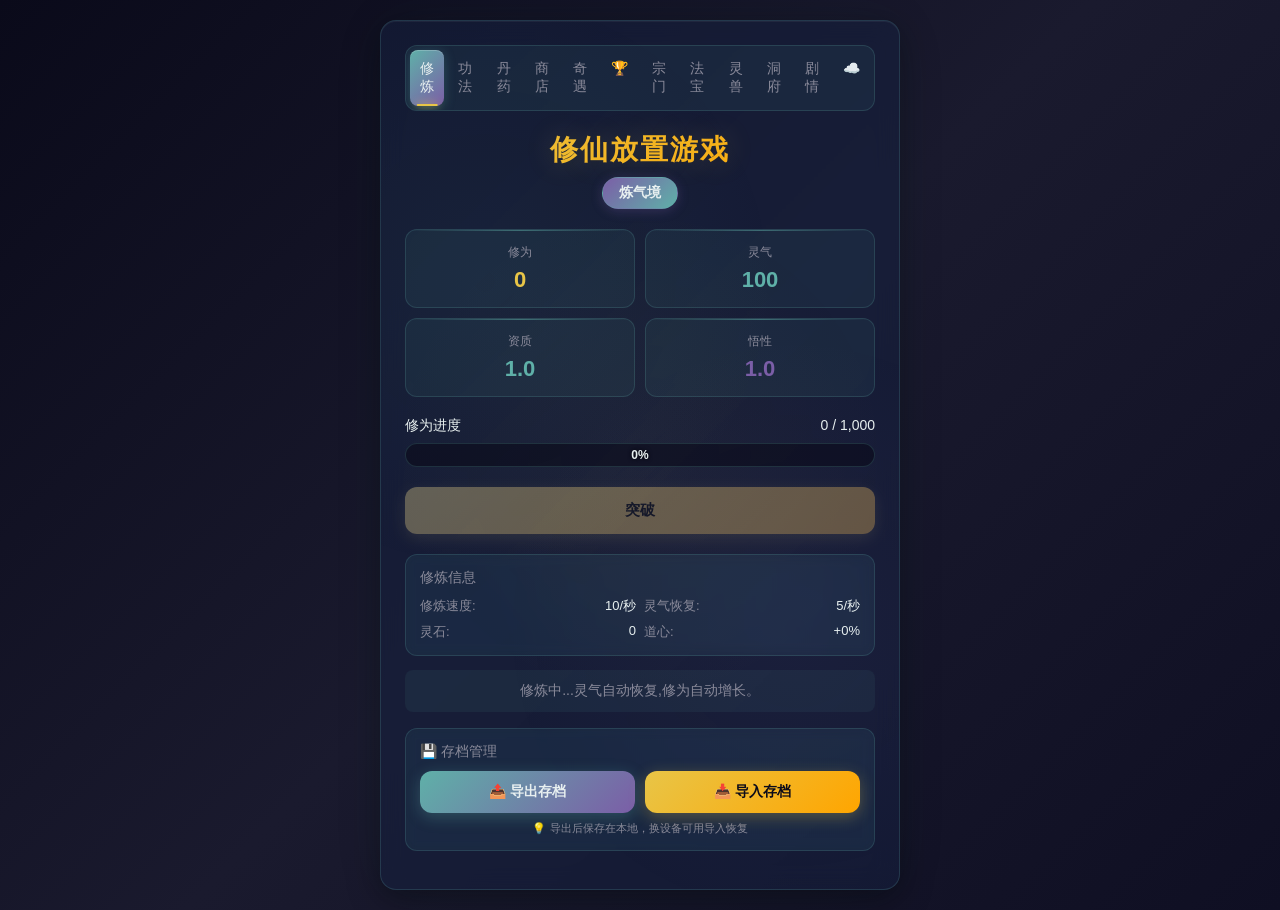
==== commit eaa77606: "backup: pre-v1-upgrade snapshot" ====
--- a/index.html
+++ b/index.html
@@ -4,1447 +4,12 @@
     <meta charset="UTF-8">
     <meta name="viewport" content="width=device-width, initial-scale=1.0">
     <title>修仙放置游戏 v0.9</title>
-    <style>
-        * {
-            margin: 0;
-            padding: 0;
-            box-sizing: border-box;
-        }
-
-        :root {
-            --gold: #FFD700;
-            --blue: #4A90E2;
-            --purple: #9B59B6;
-            --red: #E74C3C;
-            --green: #2ECC71;
-            --cyan: #00CED1;
-            --orange: #FF8C00;
-            --bg-dark: #1a1a2e;
-            --bg-card: #16213e;
-            --bg-lighter: #1e2a4a;
-            --text-primary: #eee;
-            --text-secondary: #aaa;
-        }
-
-        body {
-            font-family: 'Microsoft YaHei', '微软雅黑', sans-serif;
-            background: linear-gradient(135deg, var(--bg-dark) 0%, #0f0f23 100%);
-            color: var(--text-primary);
-            min-height: 100vh;
-            display: flex;
-            justify-content: center;
-            align-items: center;
-            padding: 20px;
-        }
-
-        .game-container {
-            max-width: 520px;
-            width: 100%;
-            background: var(--bg-card);
-            border-radius: 16px;
-            padding: 24px;
-            box-shadow: 0 8px 32px rgba(0, 0, 0, 0.3);
-        }
-
-        /* 顶部标签栏 */
-        .tabs {
-            display: flex;
-            gap: 8px;
-            margin-bottom: 20px;
-            background: rgba(255, 255, 255, 0.05);
-            padding: 4px;
-            border-radius: 12px;
-        }
-
-        .tab {
-            flex: 1;
-            padding: 10px;
-            text-align: center;
-            border-radius: 8px;
-            cursor: pointer;
-            transition: all 0.3s;
-            font-size: 14px;
-            font-weight: 500;
-        }
-
-        .tab:hover {
-            background: rgba(255, 255, 255, 0.1);
-        }
-
-        .tab.active {
-            background: linear-gradient(45deg, var(--blue), var(--purple));
-            color: white;
-        }
-
-        .tab-content {
-            display: none;
-        }
-
-        .tab-content.active {
-            display: block;
-        }
-
-        .header {
-            text-align: center;
-            margin-bottom: 20px;
-        }
-
-        .title {
-            font-size: 28px;
-            background: linear-gradient(45deg, var(--gold), #FFA500);
-            -webkit-background-clip: text;
-            -webkit-text-fill-color: transparent;
-            margin-bottom: 8px;
-        }
-
-        .realm-badge {
-            display: inline-block;
-            padding: 6px 16px;
-            background: linear-gradient(45deg, var(--purple), var(--blue));
-            border-radius: 20px;
-            font-size: 14px;
-            font-weight: bold;
-        }
-
-        .stats-grid {
-            display: grid;
-            grid-template-columns: repeat(2, 1fr);
-            gap: 10px;
-            margin-bottom: 20px;
-        }
-
-        .stat-card {
-            background: rgba(255, 255, 255, 0.05);
-            border: 1px solid rgba(255, 255, 255, 0.1);
-            border-radius: 12px;
-            padding: 14px;
-            text-align: center;
-        }
-
-        .stat-label {
-            font-size: 12px;
-            color: var(--text-secondary);
-            margin-bottom: 6px;
-        }
-
-        .stat-value {
-            font-size: 22px;
-            font-weight: bold;
-        }
-
-        .stat-value.gold { color: var(--gold); }
-        .stat-value.blue { color: var(--blue); }
-        .stat-value.green { color: var(--green); }
-        .stat-value.purple { color: var(--purple); }
-
-        .progress-section {
-            margin-bottom: 20px;
-        }
-
-        .progress-header {
-            display: flex;
-            justify-content: space-between;
-            margin-bottom: 8px;
-            font-size: 14px;
-        }
-
-        .progress-bar {
-            height: 24px;
-            background: rgba(255, 255, 255, 0.1);
-            border-radius: 12px;
-            overflow: hidden;
-            position: relative;
-        }
-
-        .progress-fill {
-            height: 100%;
-            background: linear-gradient(90deg, var(--blue), var(--purple));
-            transition: width 0.3s ease;
-            border-radius: 12px;
-        }
-
-        .progress-text {
-            position: absolute;
-            top: 50%;
-            left: 50%;
-            transform: translate(-50%, -50%);
-            font-size: 12px;
-            font-weight: bold;
-        }
-
-        .action-buttons {
-            display: flex;
-            gap: 10px;
-            margin-bottom: 20px;
-        }
-
-        .btn {
-            flex: 1;
-            padding: 14px;
-            border: none;
-            border-radius: 12px;
-            font-size: 15px;
-            font-weight: bold;
-            cursor: pointer;
-            transition: all 0.3s ease;
-            position: relative;
-            overflow: hidden;
-        }
-
-        .btn-cultivate {
-            background: linear-gradient(45deg, var(--blue), var(--purple));
-            color: white;
-        }
-
-        .btn-cultivate:hover {
-            transform: translateY(-2px);
-            box-shadow: 0 6px 12px rgba(74, 144, 226, 0.3);
-        }
-
-        .btn-breakthrough {
-            background: linear-gradient(45deg, var(--gold), #FFA500);
-            color: #333;
-        }
-
-        .btn-breakthrough:hover:not(:disabled) {
-            transform: translateY(-2px);
-            box-shadow: 0 6px 12px rgba(255, 215, 0, 0.3);
-        }
-
-        .btn:disabled {
-            opacity: 0.5;
-            cursor: not-allowed;
-        }
-
-        .info-section {
-            background: rgba(255, 255, 255, 0.05);
-            border-radius: 12px;
-            padding: 14px;
-            margin-bottom: 14px;
-        }
-
-        .info-title {
-            font-size: 14px;
-            color: var(--text-secondary);
-            margin-bottom: 10px;
-            display: flex;
-            justify-content: space-between;
-            align-items: center;
-        }
-
-        .info-grid {
-            display: grid;
-            grid-template-columns: repeat(2, 1fr);
-            gap: 8px;
-            font-size: 13px;
-        }
-
-        .info-item {
-            display: flex;
-            justify-content: space-between;
-        }
-
-        .info-item span:first-child {
-            color: var(--text-secondary);
-        }
-
-        .auto-cultivate-toggle {
-            display: flex;
-            align-items: center;
-            gap: 8px;
-            justify-content: center;
-            margin-bottom: 16px;
-            font-size: 14px;
-        }
-
-        .toggle-switch {
-            width: 48px;
-            height: 24px;
-            background: rgba(255, 255, 255, 0.1);
-            border-radius: 12px;
-            position: relative;
-            cursor: pointer;
-            transition: background 0.3s;
-        }
-
-        .toggle-switch.active {
-            background: var(--blue);
-        }
-
-        .toggle-switch::after {
-            content: '';
-            position: absolute;
-            width: 20px;
-            height: 20px;
-            background: white;
-            border-radius: 50%;
-            top: 2px;
-            left: 2px;
-            transition: transform 0.3s;
-        }
-
-        .toggle-switch.active::after {
-            transform: translateX(24px);
-        }
-
-        .message {
-            text-align: center;
-            padding: 12px;
-            background: rgba(255, 255, 255, 0.05);
-            border-radius: 8px;
-            font-size: 14px;
-            color: var(--text-secondary);
-            margin-top: 14px;
-        }
-
-        .message.success { color: var(--green); }
-        .message.fail { color: var(--red); }
-
-        /* 功法系统 */
-        .skills-section {
-            margin-top: 14px;
-        }
-
-        .skill-card {
-            background: rgba(255, 255, 255, 0.05);
-            border: 1px solid rgba(255, 255, 255, 0.1);
-            border-radius: 10px;
-            padding: 12px;
-            margin-bottom: 10px;
-            cursor: pointer;
-            transition: all 0.3s;
-        }
-
-        .skill-card:hover {
-            background: rgba(255, 255, 255, 0.08);
-            transform: translateY(-2px);
-        }
-
-        .skill-card.equipped {
-            border-color: var(--purple);
-            background: rgba(155, 89, 182, 0.1);
-        }
-
-        .skill-header {
-            display: flex;
-            justify-content: space-between;
-            align-items: center;
-            margin-bottom: 6px;
-        }
-
-        .skill-name {
-            font-weight: bold;
-            font-size: 15px;
-        }
-
-        .skill-type {
-            font-size: 12px;
-            padding: 2px 8px;
-            border-radius: 10px;
-            background: var(--purple);
-        }
-
-        .skill-effect {
-            font-size: 13px;
-            color: var(--green);
-            margin-bottom: 4px;
-        }
-
-        .skill-desc {
-            font-size: 12px;
-            color: var(--text-secondary);
-        }
-
-        .skill-cost {
-            font-size: 12px;
-            color: var(--gold);
-            margin-top: 6px;
-        }
-
-        /* 丹药系统 */
-        .pills-section {
-            margin-top: 14px;
-        }
-
-        .pill-card {
-            background: rgba(255, 255, 255, 0.05);
-            border: 1px solid rgba(255, 255, 255, 0.1);
-            border-radius: 10px;
-            padding: 12px;
-            margin-bottom: 10px;
-            cursor: pointer;
-            transition: all 0.3s;
-        }
-
-        .pill-card:hover {
-            background: rgba(255, 255, 255, 0.08);
-            transform: translateY(-2px);
-        }
-
-        .pill-card:active {
-            transform: scale(0.98);
-        }
-
-        .pill-header {
-            display: flex;
-            justify-content: space-between;
-            align-items: center;
-            margin-bottom: 6px;
-        }
-
-        .pill-name {
-            font-weight: bold;
-            font-size: 15px;
-        }
-
-        .pill-count {
-            font-size: 14px;
-            color: var(--cyan);
-        }
-
-        .pill-effect {
-            font-size: 13px;
-            color: var(--green);
-            margin-bottom: 4px;
-        }
-
-        .pill-desc {
-            font-size: 12px;
-            color: var(--text-secondary);
-        }
-
-        /* 背包系统 */
-        .inventory-grid {
-            display: grid;
-            grid-template-columns: repeat(4, 1fr);
-            gap: 8px;
-            margin-top: 14px;
-        }
-
-        .inventory-slot {
-            aspect-ratio: 1;
-            background: rgba(255, 255, 255, 0.05);
-            border: 1px solid rgba(255, 255, 255, 0.1);
-            border-radius: 8px;
-            display: flex;
-            flex-direction: column;
-            align-items: center;
-            justify-content: center;
-            font-size: 12px;
-            cursor: pointer;
-            transition: all 0.3s;
-            position: relative;
-        }
-
-        .inventory-slot:hover {
-            background: rgba(255, 255, 255, 0.1);
-        }
-
-        .inventory-slot.empty {
-            opacity: 0.5;
-        }
-
-        .inventory-slot .icon {
-            font-size: 20px;
-            margin-bottom: 4px;
-        }
-
-        .inventory-slot .count {
-            position: absolute;
-            bottom: 4px;
-            right: 4px;
-            font-size: 10px;
-            background: rgba(0, 0, 0, 0.6);
-            padding: 1px 4px;
-            border-radius: 4px;
-        }
-
-        .floating-text {
-            position: fixed;
-            pointer-events: none;
-            font-size: 16px;
-            font-weight: bold;
-            animation: floatUp 1s ease-out forwards;
-            z-index: 1000;
-        }
-
-        @keyframes floatUp {
-            0% {
-                opacity: 1;
-                transform: translateY(0);
-            }
-            100% {
-                opacity: 0;
-                transform: translateY(-50px);
-            }
-        }
-
-        /* 商店 */
-        .shop-section {
-            margin-top: 14px;
-        }
-
-        .shop-item {
-            background: rgba(255, 255, 255, 0.05);
-            border: 1px solid rgba(255, 255, 255, 0.1);
-            border-radius: 10px;
-            padding: 12px;
-            margin-bottom: 10px;
-            cursor: pointer;
-            transition: all 0.3s;
-        }
-
-        .shop-item:hover {
-            background: rgba(255, 255, 255, 0.08);
-            transform: translateY(-2px);
-        }
-
-        .shop-item-header {
-            display: flex;
-            justify-content: space-between;
-            align-items: center;
-            margin-bottom: 6px;
-        }
-
-        .shop-item-name {
-            font-weight: bold;
-            font-size: 15px;
-        }
-
-        .shop-item-price {
-            font-size: 14px;
-            color: var(--gold);
-        }
-
-        .shop-item-desc {
-            font-size: 12px;
-            color: var(--text-secondary);
-        }
-
-        /* 奇遇系统样式 */
-        .encounter-category {
-            margin-bottom: 16px;
-        }
-
-        .encounter-category-title {
-            font-size: 14px;
-            font-weight: bold;
-            margin-bottom: 8px;
-            display: flex;
-            align-items: center;
-            gap: 6px;
-        }
-
-        .encounter-list {
-            font-size: 12px;
-            color: var(--text-secondary);
-        }
-
-        .encounter-history-item {
-            padding: 8px 0;
-            border-bottom: 1px solid rgba(255, 255, 255, 0.05);
-        }
-
-        .encounter-history-item:last-child {
-            border-bottom: none;
-        }
-
-        .encounter-time {
-            font-size: 11px;
-            color: var(--text-secondary);
-        }
-
-        /* 奇遇弹窗 */
-        .encounter-modal {
-            display: none;
-            position: fixed;
-            top: 0;
-            left: 0;
-            width: 100%;
-            height: 100%;
-            background: rgba(0, 0, 0, 0.8);
-            z-index: 2000;
-            justify-content: center;
-            align-items: center;
-            animation: fadeIn 0.3s ease;
-        }
-
-        .encounter-modal.active {
-            display: flex;
-        }
-
-        @keyframes fadeIn {
-            from { opacity: 0; }
-            to { opacity: 1; }
-        }
-
-        .encounter-modal-content {
-            background: var(--bg-card);
-            border-radius: 16px;
-            padding: 24px;
-            max-width: 400px;
-            width: 90%;
-            text-align: center;
-            border: 2px solid var(--purple);
-            animation: slideUp 0.3s ease;
-        }
-
-        @keyframes slideUp {
-            from { transform: translateY(50px); opacity: 0; }
-            to { transform: translateY(0); opacity: 1; }
-        }
-
-        .encounter-modal-icon {
-            font-size: 64px;
-            margin-bottom: 16px;
-        }
-
-        .encounter-modal-title {
-            font-size: 24px;
-            font-weight: bold;
-            margin-bottom: 12px;
-        }
-
-        .encounter-modal-desc {
-            font-size: 14px;
-            color: var(--text-secondary);
-            margin-bottom: 16px;
-            line-height: 1.6;
-        }
-
-        .encounter-modal-effect {
-            font-size: 16px;
-            padding: 12px;
-            background: rgba(255, 255, 255, 0.05);
-            border-radius: 8px;
-            margin-bottom: 16px;
-        }
-
-        .encounter-modal-effect.positive {
-            color: var(--green);
-        }
-
-        .encounter-modal-effect.negative {
-            color: var(--red);
-        }
-
-        .encounter-modal-effect.neutral {
-            color: var(--cyan);
-        }
-
-        .encounter-modal-btn {
-            padding: 12px 32px;
-            background: linear-gradient(45deg, var(--purple), var(--blue));
-            border: none;
-            border-radius: 8px;
-            color: white;
-            font-size: 16px;
-            font-weight: bold;
-            cursor: pointer;
-            transition: all 0.3s;
-        }
-
-        .encounter-modal-btn:hover {
-            transform: translateY(-2px);
-            box-shadow: 0 6px 12px rgba(155, 89, 182, 0.4);
-        }
-
-        .encounter-glow {
-            animation: encounterGlow 1s ease infinite;
-        }
-
-        @keyframes encounterGlow {
-            0%, 100% { box-shadow: 0 0 20px rgba(155, 89, 182, 0.5); }
-            50% { box-shadow: 0 0 40px rgba(155, 89, 182, 0.8); }
-        }
-
-        /* ==================== 成就系统样式 ==================== */
-        .achievements-container {
-            max-height: 500px;
-            overflow-y: auto;
-        }
-
-        .achievement-summary {
-            text-align: center;
-            margin-bottom: 16px;
-        }
-
-        .achievement-progress {
-            background: rgba(255, 255, 255, 0.05);
-            border-radius: 12px;
-            padding: 12px;
-        }
-
-        .progress-text {
-            font-size: 14px;
-            color: var(--gold);
-            margin-bottom: 8px;
-            display: block;
-        }
-
-        .achievement-categories {
-            display: flex;
-            flex-wrap: wrap;
-            gap: 8px;
-            margin-bottom: 16px;
-        }
-
-        .category-badge {
-            display: flex;
-            gap: 6px;
-            background: rgba(255, 255, 255, 0.05);
-            padding: 6px 12px;
-            border-radius: 20px;
-            font-size: 12px;
-        }
-
-        .achievement-list {
-            display: grid;
-            gap: 10px;
-        }
-
-        .achievement-card {
-            display: flex;
-            align-items: center;
-            gap: 12px;
-            padding: 12px;
-            background: rgba(255, 255, 255, 0.05);
-            border-radius: 12px;
-            border: 1px solid rgba(255, 255, 255, 0.1);
-            transition: all 0.3s;
-        }
-
-        .achievement-card.unlocked {
-            border-color: var(--gold);
-            background: rgba(255, 215, 0, 0.1);
-        }
-
-        .achievement-card.locked {
-            opacity: 0.6;
-        }
-
-        .achievement-card .achievement-icon {
-            font-size: 32px;
-            width: 48px;
-            text-align: center;
-        }
-
-        .achievement-card .achievement-info {
-            flex: 1;
-        }
-
-        .achievement-card .achievement-name {
-            font-size: 14px;
-            font-weight: bold;
-            margin-bottom: 4px;
-        }
-
-        .achievement-card .achievement-desc {
-            font-size: 12px;
-            color: var(--text-secondary);
-        }
-
-        .achievement-card .achievement-reward {
-            font-size: 11px;
-            color: var(--gold);
-            margin-top: 4px;
-        }
-
-        .achievement-card .achievement-status {
-            font-size: 20px;
-        }
-
-        /* 成就通知动画 */
-        .achievement-notification {
-            position: fixed;
-            top: 20px;
-            right: 20px;
-            display: flex;
-            align-items: center;
-            gap: 12px;
-            padding: 16px 20px;
-            background: linear-gradient(135deg, rgba(255, 215, 0, 0.2), rgba(255, 165, 0, 0.2));
-            border: 2px solid var(--gold);
-            border-radius: 12px;
-            box-shadow: 0 4px 20px rgba(255, 215, 0, 0.3);
-            z-index: 9999;
-            animation: slideIn 0.5s ease-out, fadeOut 0.5s ease-in 2.5s forwards;
-        }
-
-        .achievement-notification .achievement-icon {
-            font-size: 36px;
-        }
-
-        .achievement-notification .achievement-title {
-            font-size: 12px;
-            color: var(--gold);
-        }
-
-        .achievement-notification .achievement-name {
-            font-size: 16px;
-            font-weight: bold;
-        }
-
-        @keyframes slideIn {
-            from {
-                transform: translateX(100%);
-                opacity: 0;
-            }
-            to {
-                transform: translateX(0);
-                opacity: 1;
-            }
-        }
-
-        @keyframes fadeOut {
-            from {
-                opacity: 1;
-            }
-            to {
-                opacity: 0;
-            }
-        }
-
-        /* ==================== 宗门系统样式 ==================== */
-        .sect-card {
-            background: rgba(255, 255, 255, 0.05);
-            border: 1px solid rgba(255, 255, 255, 0.1);
-            border-radius: 12px;
-            padding: 12px;
-            margin-bottom: 10px;
-        }
-
-        .sect-card-header {
-            display: flex;
-            justify-content: space-between;
-            align-items: center;
-            margin-bottom: 8px;
-        }
-
-        .sect-card-name {
-            font-size: 16px;
-            font-weight: bold;
-            color: var(--gold);
-        }
-
-        .sect-card-level {
-            font-size: 12px;
-            color: var(--text-secondary);
-        }
-
-        .sect-card-info {
-            font-size: 12px;
-            color: var(--text-secondary);
-        }
-
-        .sect-task-card {
-            background: rgba(255, 255, 255, 0.05);
-            border-radius: 8px;
-            padding: 10px;
-            margin-bottom: 8px;
-            display: flex;
-            justify-content: space-between;
-            align-items: center;
-        }
-
-        .sect-task-info {
-            flex: 1;
-        }
-
-        .sect-task-name {
-            font-size: 14px;
-            margin-bottom: 4px;
-        }
-
-        .sect-task-desc {
-            font-size: 11px;
-            color: var(--text-secondary);
-        }
-
-        /* 法宝样式 */
-        .artifact-slot {
-            width: 60px;
-            height: 60px;
-            border: 2px dashed rgba(255, 255, 255, 0.3);
-            border-radius: 12px;
-            display: flex;
-            align-items: center;
-            justify-content: center;
-            font-size: 24px;
-            color: rgba(255, 255, 255, 0.3);
-            cursor: pointer;
-            transition: all 0.3s;
-        }
-
-        .artifact-slot:hover {
-            border-color: var(--gold);
-            background: rgba(255, 215, 0, 0.1);
-        }
-
-        .artifact-slot.equipped {
-            border: 2px solid var(--gold);
-            background: rgba(255, 215, 0, 0.15);
-        }
-
-        .artifact-slot .artifact-icon {
-            font-size: 28px;
-        }
-
-        .artifact-card {
-            background: rgba(255, 255, 255, 0.05);
-            border: 1px solid rgba(255, 255, 255, 0.1);
-            border-radius: 10px;
-            padding: 10px;
-            display: flex;
-            align-items: center;
-            gap: 10px;
-        }
-
-        .artifact-icon {
-            font-size: 32px;
-            width: 48px;
-            text-align: center;
-        }
-
-        .artifact-info {
-            flex: 1;
-        }
-
-        .artifact-name {
-            font-size: 14px;
-            font-weight: bold;
-            color: var(--gold);
-            margin-bottom: 4px;
-        }
-
-        .artifact-desc {
-            font-size: 11px;
-            color: var(--text-secondary);
-            margin-bottom: 4px;
-        }
-
-        .artifact-stats {
-            font-size: 11px;
-            color: var(--cyan);
-        }
-
-        .artifact-level {
-            font-size: 11px;
-            color: var(--purple);
-        }
-
-        .artifact-actions {
-            display: flex;
-            flex-direction: column;
-            gap: 4px;
-        }
-
-        /* 灵兽样式 */
-        .beast-card {
-            background: rgba(255, 255, 255, 0.05);
-            border: 1px solid rgba(255, 255, 255, 0.1);
-            border-radius: 10px;
-            padding: 10px;
-            display: flex;
-            align-items: center;
-            gap: 10px;
-            cursor: pointer;
-            transition: all 0.3s;
-        }
-
-        .beast-card:hover {
-            background: rgba(255, 255, 255, 0.1);
-            border-color: rgba(255, 255, 255, 0.2);
-        }
-
-        .beast-icon {
-            font-size: 36px;
-            width: 50px;
-            text-align: center;
-        }
-
-        .beast-info {
-            flex: 1;
-        }
-
-        .beast-name {
-            font-size: 14px;
-            font-weight: bold;
-            color: var(--gold);
-            margin-bottom: 4px;
-        }
-
-        .beast-level {
-            font-size: 11px;
-            color: var(--purple);
-            margin-bottom: 4px;
-        }
-
-        .beast-desc {
-            font-size: 11px;
-            color: var(--text-secondary);
-        }
-
-        .beast-effect {
-            font-size: 11px;
-            color: var(--cyan);
-            margin-top: 4px;
-        }
-
-        .beast-exp-bar {
-            width: 100%;
-            height: 4px;
-            background: rgba(255,255,255,0.1);
-            border-radius: 2px;
-            margin-top: 4px;
-            overflow: hidden;
-        }
-
-        .beast-exp-fill {
-            height: 100%;
-            background: linear-gradient(90deg, var(--purple), var(--gold));
-            border-radius: 2px;
-            transition: width 0.3s;
-        }
-
-        .beast-action-btns {
-            display: flex;
-            gap: 4px;
-        }
-
-        /* 洞府样式 */
-        .cave-upgrade-card {
-            background: rgba(255, 255, 255, 0.05);
-            border: 1px solid rgba(255, 255, 255, 0.1);
-            border-radius: 10px;
-            padding: 10px;
-            display: flex;
-            align-items: center;
-            gap: 10px;
-        }
-
-        .cave-upgrade-icon {
-            font-size: 28px;
-            width: 40px;
-            text-align: center;
-        }
-
-        .cave-upgrade-info {
-            flex: 1;
-        }
-
-        .cave-upgrade-name {
-            font-size: 13px;
-            font-weight: bold;
-            color: var(--gold);
-            margin-bottom: 2px;
-        }
-
-        .cave-upgrade-desc {
-            font-size: 11px;
-            color: var(--text-secondary);
-        }
-
-        .cave-upgrade-level {
-            font-size: 10px;
-            color: var(--purple);
-        }
-
-        .herb-plot-card {
-            background: rgba(255, 255, 255, 0.05);
-            border: 1px solid rgba(255, 255, 255, 0.1);
-            border-radius: 10px;
-            padding: 10px;
-            display: flex;
-            align-items: center;
-            gap: 10px;
-        }
-
-        .herb-plot-icon {
-            font-size: 28px;
-            width: 40px;
-            text-align: center;
-        }
-
-        .herb-plot-info {
-            flex: 1;
-        }
-
-        .herb-plot-name {
-            font-size: 13px;
-            font-weight: bold;
-            color: var(--green);
-            margin-bottom: 2px;
-        }
-
-        .herb-plot-status {
-            font-size: 11px;
-            color: var(--text-secondary);
-        }
-
-        .herb-plot-progress {
-            margin-top: 4px;
-        }
-
-        /* 剧情样式 */
-        .story-chapter-card {
-            background: rgba(255, 255, 255, 0.05);
-            border: 1px solid rgba(255, 255, 255, 0.1);
-            border-radius: 10px;
-            padding: 12px;
-            display: flex;
-            align-items: center;
-            gap: 12px;
-            cursor: pointer;
-            transition: all 0.3s;
-        }
-
-        .story-chapter-card:hover {
-            background: rgba(255, 255, 255, 0.1);
-            transform: translateX(4px);
-        }
-
-        .story-chapter-card.unlocked {
-            border-color: rgba(255, 215, 0, 0.3);
-        }
-
-        .story-chapter-card.current {
-            border-color: var(--gold);
-            background: linear-gradient(135deg, rgba(255,215,0,0.1), rgba(255,215,0,0.02));
-        }
-
-        .story-chapter-icon {
-            font-size: 32px;
-            width: 50px;
-            text-align: center;
-        }
-
-        .story-chapter-info {
-            flex: 1;
-        }
-
-        .story-chapter-title {
-            font-size: 14px;
-            font-weight: bold;
-            color: var(--gold);
-            margin-bottom: 2px;
-        }
-
-        .story-chapter-desc {
-            font-size: 11px;
-            color: var(--text-secondary);
-            margin-bottom: 4px;
-        }
-
-        .story-chapter-progress {
-            font-size: 10px;
-            color: var(--cyan);
-        }
-
-        .story-chapter-badge {
-            font-size: 18px;
-        }
-
-        .story-content-box {
-            padding: 15px;
-            background: linear-gradient(135deg, rgba(255,215,0,0.08), rgba(155,89,182,0.05));
-            border-radius: 12px;
-            border: 1px solid rgba(255,215,0,0.2);
-        }
-
-        .story-content-title {
-            font-size: 16px;
-            font-weight: bold;
-            color: var(--gold);
-            margin-bottom: 8px;
-            text-align: center;
-        }
-
-        .story-content-text {
-            font-size: 13px;
-            color: var(--text-primary);
-            line-height: 1.8;
-            text-indent: 2em;
-        }
-
-        .story-unlock-hint {
-            font-size: 11px;
-            color: var(--text-secondary);
-            text-align: center;
-            padding: 20px;
-        }
-
-        /* ==================== 移动端适配 ==================== */
-        @media screen and (max-width: 520px) {
-            /* 根容器调整 */
-            body {
-                padding: 0;
-                align-items: flex-start;
-                min-height: 100vh;
-            }
-
-            .game-container {
-                max-width: 100%;
-                width: 100%;
-                border-radius: 0;
-                padding: 12px;
-                min-height: 100vh;
-                box-shadow: none;
-            }
-
-            /* 标签栏横向滚动 */
-            .tabs {
-                display: flex;
-                gap: 4px;
-                margin-bottom: 16px;
-                padding: 4px;
-                overflow-x: auto;
-                white-space: nowrap;
-                -webkit-overflow-scrolling: touch;
-                scrollbar-width: none; /* Firefox */
-            }
-
-            .tabs::-webkit-scrollbar {
-                display: none; /* Chrome/Safari */
-            }
-
-            .tab {
-                flex: 0 0 auto;
-                padding: 8px 12px;
-                font-size: 13px;
-                min-width: 50px;
-            }
-
-            /* 标题调整 */
-            .title {
-                font-size: 22px;
-            }
-
-            /* 统计卡片网格 */
-            .stats-grid {
-                grid-template-columns: repeat(2, 1fr);
-                gap: 8px;
-            }
-
-            .stat-card {
-                padding: 10px;
-            }
-
-            .stat-value {
-                font-size: 18px;
-            }
-
-            /* 按钮优化 */
-            .action-buttons {
-                gap: 8px;
-            }
-
-            .btn {
-                padding: 14px 12px;
-                font-size: 14px;
-                min-height: 48px;
-            }
-
-            /* 信息区域 */
-            .info-section {
-                padding: 12px;
-                margin-bottom: 12px;
-            }
-
-            .info-grid {
-                font-size: 12px;
-            }
-
-            /* 进度条 */
-            .progress-bar {
-                height: 20px;
-            }
-
-            .progress-text {
-                font-size: 11px;
-            }
-
-            /* 功法/丹药卡片 */
-            .skill-card,
-            .pill-card {
-                padding: 10px;
-                margin-bottom: 8px;
-            }
-
-            .skill-name,
-            .pill-name {
-                font-size: 14px;
-            }
-
-            /* 商店物品 */
-            .shop-item {
-                padding: 10px;
-                margin-bottom: 8px;
-            }
-
-            /* 仓库格子 */
-            .inventory-grid {
-                grid-template-columns: repeat(4, 1fr);
-                gap: 6px;
-            }
-
-            .inventory-slot {
-                min-height: 60px;
-            }
-
-            /* 奇遇弹窗 */
-            .encounter-modal-content {
-                padding: 16px;
-                margin: 20px;
-            }
-
-            .encounter-modal-icon {
-                font-size: 48px;
-            }
-
-            .encounter-modal-title {
-                font-size: 18px;
-            }
-
-            /* 宗门/灵兽/洞府 */
-            .sect-info,
-            .beast-card,
-            .cave-upgrade {
-                padding: 10px;
-            }
-
-            /* 存档管理 */
-            .info-section[style*="margin-top"] {
-                margin-top: 12px !important;
-            }
-
-            .info-section[style*="margin-top"] .btn {
-                padding: 12px 10px;
-                font-size: 13px;
-            }
-
-            /* 剧情列表 */
-            .story-item {
-                padding: 12px;
-            }
-
-            .story-title {
-                font-size: 14px;
-            }
-
-            .story-desc {
-                font-size: 12px;
-            }
-
-            /* 云同步界面 */
-            #cloud-tab .info-section {
-                padding: 12px;
-            }
-
-            #githubToken {
-                font-size: 14px;
-                padding: 12px;
-            }
-
-            /* 滚动优化 */
-            .tab-content {
-                max-height: calc(100vh - 180px);
-                overflow-y: auto;
-                -webkit-overflow-scrolling: touch;
-            }
-
-            /* 已读剧情列表等可滚动区域 */
-            #storyList,
-            #recentEncounters,
-            #skillsList {
-                max-height: 300px;
-                overflow-y: auto;
-                -webkit-overflow-scrolling: touch;
-            }
-        }
-
-        /* 极小屏幕（320px以下） */
-        @media screen and (max-width: 360px) {
-            .game-container {
-                padding: 8px;
-            }
-
-            .title {
-                font-size: 20px;
-            }
-
-            .tab {
-                padding: 6px 10px;
-                font-size: 12px;
-                min-width: 44px;
-            }
-
-            .stat-value {
-                font-size: 16px;
-            }
-
-            .btn {
-                padding: 12px 8px;
-                font-size: 13px;
-            }
-
-            .inventory-grid {
-                grid-template-columns: repeat(3, 1fr);
-            }
-        }
-
-        /* 横屏模式 */
-        @media screen and (max-height: 500px) and (orientation: landscape) {
-            body {
-                padding: 10px;
-                align-items: center;
-            }
-
-            .game-container {
-                max-width: 400px;
-                padding: 16px;
-            }
-
-            .header {
-                margin-bottom: 12px;
-            }
-
-            .title {
-                font-size: 20px;
-                margin-bottom: 4px;
-            }
-
-            .stats-grid {
-                grid-template-columns: repeat(4, 1fr);
-            }
-
-            .tab-content {
-                max-height: calc(100vh - 120px);
-            }
-        }
-
-        /* 触摸反馈 */
-        @media (hover: none) and (pointer: coarse) {
-            .btn:active {
-                transform: scale(0.98);
-                opacity: 0.9;
-            }
-
-            .tab:active {
-                opacity: 0.8;
-            }
-
-            .skill-card:active,
-            .pill-card:active,
-            .shop-item:active {
-                transform: scale(0.98);
-            }
-
-            .inventory-slot:active {
-                background: rgba(255, 255, 255, 0.15);
-            }
-        }
-    </style>
+    <!-- 二次元修真风格 CSS -->
+    <link rel="stylesheet" href="css/base.css">
+    <link rel="stylesheet" href="css/layout.css">
+    <link rel="stylesheet" href="css/components.css">
+    <link rel="stylesheet" href="css/animations.css">
+    <link rel="stylesheet" href="css/responsive.css">
 </head>
 <body>
     <div class="game-container">
@@ -1614,11 +179,11 @@
             <div class="info-section">
                 <h3 style="font-size: 16px; margin-bottom: 12px;">奇遇类型</h3>
                 <div style="display: grid; gap: 8px; font-size: 13px;">
-                    <div style="color: #FFD700;">🌟 机缘 (34%) - 重大增益</div>
-                    <div style="color: #9B59B6;">✨ 遇仙 (27%) - 中等增益</div>
-                    <div style="color: #4A90E2;">💎 寻宝 (17%) - 小幅增益</div>
-                    <div style="color: #2ECC71;">🧘 历练 (10%) - 考验类</div>
-                    <div style="color: #E74C3C;">👹 灾难 (12%) - 负面效果</div>
+                    <div style="color: #e8c547;">🌟 机缘 (34%) - 重大增益</div>
+                    <div style="color: #7b5ea7;">✨ 遇仙 (27%) - 中等增益</div>
+                    <div style="color: #5fb0a8;">💎 寻宝 (17%) - 小幅增益</div>
+                    <div style="color: #5fb0a8;">🧘 历练 (10%) - 考验类</div>
+                    <div style="color: #c0392b;">👹 灾难 (12%) - 负面效果</div>
                 </div>
             </div>
 
@@ -1994,2586 +559,20 @@
         </div>
     </div>
 
-    <script>
-        // 游戏配置
-        const REALMS = [
-            { id: 1, name: '炼气境', requiredCultivation: 0, speedMultiplier: 1.0, skillSlots: 1 },
-            { id: 2, name: '筑基境', requiredCultivation: 1000, speedMultiplier: 1.5, skillSlots: 2 },
-            { id: 3, name: '金丹境', requiredCultivation: 5000, speedMultiplier: 2.0, skillSlots: 3 },
-            { id: 4, name: '元婴境', requiredCultivation: 25000, speedMultiplier: 3.0, skillSlots: 4 },
-            { id: 5, name: '化神境', requiredCultivation: 100000, speedMultiplier: 5.0, skillSlots: 5 }
-        ];
-
-        const SKILLS = [
-            { id: 1, name: '吐纳术', type: '被动', effect: '修炼速度+10%', multiplier: 1.1, cost: 100, desc: '最基础的吐纳之法,引导天地灵气入体' },
-            { id: 2, name: '引气诀', type: '被动', effect: '修炼速度+20%', multiplier: 1.2, cost: 300, desc: '引导灵气更快涌入丹田' },
-            { id: 3, name: '凝神诀', type: '被动', effect: '修炼速度+30%', multiplier: 1.3, cost: 800, desc: '在周天形成小型灵气漩涡' },
-            { id: 4, name: '灵台清明', type: '被动', effect: '悟性+0.2', comprehensionBonus: 0.2, cost: 500, desc: '保持灵台清明,提升悟性' },
-            { id: 5, name: '炼体诀', type: '被动', effect: '资质+0.1', talentBonus: 0.1, cost: 600, desc: '锤炼肉身,提升资质' }
-        ];
-
-        const PILLS = [
-            { id: 1, name: '聚气丹', effect: '修为+100', cultivationBonus: 100, cost: 50, desc: '蕴含纯净灵气的聚气丹' },
-            { id: 2, name: '涤神丹', effect: '悟性临时+0.5(5分钟)', tempComprehension: 0.5, duration: 300, cost: 100, desc: '暂时提升悟性的丹药' },
-            { id: 3, name: '洗髓丹', effect: '资质永久+0.05', permanentTalent: 0.05, cost: 500, desc: '洗髓伐毛,提升先天资质' },
-            { id: 4, name: '筑基丹', effect: '突破成功率+10%', breakthroughBonus: 10, cost: 200, desc: '辅助筑基的反哺丹药' },
-            { id: 5, name: '悟道丹', effect: '修为+500', cultivationBonus: 500, cost: 300, desc: '借道悟道,收益颇丰' }
-        ];
-
-        const SHOP_ITEMS = [
-            { id: 1, name: '聚气丹', price: 50, type: 'pill', itemId: 1, desc: '修为+100' },
-            { id: 2, name: '吐纳术', price: 100, type: 'skill', itemId: 1, desc: '修炼速度+10%' },
-            { id: 3, name: '涤神丹', price: 100, type: 'pill', itemId: 2, desc: '悟性临时+0.5' },
-            { id: 4, name: '筑基丹', price: 200, type: 'pill', itemId: 4, desc: '突破成功率+10%' },
-            { id: 5, name: '引气诀', price: 300, type: 'skill', itemId: 2, desc: '修炼速度+20%' }
-        ];
-
-        // 奇遇数据 - 15个奇遇事件
-        const ENCOUNTERS = [
-            // 机缘类 (34%)
-            { id: 1, name: '仙人指路', category: 'opportunity', icon: '🌟', weight: 12,
-              desc: '一位白发仙人出现在梦中,指点你修炼之道',
-              effects: [
-                { type: 'cultivation', value: 500, text: '修为 +500' },
-                { type: 'comprehension_temp', value: 0.3, duration: 180, text: '悟性临时 +0.3 (3分钟)' }
-              ] },
-            { id: 2, name: '天降灵雨', category: 'opportunity', icon: '🌧️', weight: 11,
-              desc: '一场蕴含浓郁灵气的灵雨降临,你沐浴其中',
-              effects: [
-                { type: 'cultivation', value: 300, text: '修为 +300' },
-                { type: 'spirit', value: 50, text: '灵气 +50' }
-              ] },
-            { id: 3, name: '上古传承', category: 'opportunity', icon: '📜', weight: 11,
-              desc: '你在一处遗迹中获得上古修士的修炼心得',
-              effects: [
-                { type: 'cultivation', value: 800, text: '修为 +800' },
-                { type: 'skill', value: 'random', text: '随机获得一门功法' }
-              ] },
-
-            // 遇仙类 (27%)
-            { id: 4, name: '药老赠丹', category: 'immortal', icon: '🧙', weight: 9,
-              desc: '一位炼丹宗师路过,赐予你一瓶珍贵的丹药',
-              effects: [
-                { type: 'pill', pillId: 1, count: 3, text: '聚气丹 x3' },
-                { type: 'cultivation', value: 100, text: '修为 +100' }
-              ] },
-            { id: 5, name: '剑仙指点', category: 'immortal', icon: '⚔️', weight: 9,
-              desc: '一位剑道宗师见你天资不错,指点你剑道奥秘',
-              effects: [
-                { type: 'cultivation', value: 200, text: '修为 +200' },
-                { type: 'spiritStones', value: 100, text: '灵石 +100' }
-              ] },
-            { id: 6, name: '散仙遗府', category: 'immortal', icon: '🏯', weight: 9,
-              desc: '你发现了一处散仙遗留的洞府,获得其部分遗产',
-              effects: [
-                { type: 'spiritStones', value: 300, text: '灵石 +300' },
-                { type: 'talent', value: 0.05, text: '资质永久 +0.05' }
-              ] },
-
-            // 寻宝类 (17%)
-            { id: 7, name: '灵泉涌动', category: 'treasure', icon: '💧', weight: 6,
-              desc: '你发现一处隐秘灵泉,泉水蕴含丰富灵气',
-              effects: [
-                { type: 'cultivation', value: 150, text: '修为 +150' },
-                { type: 'spirit', value: 30, text: '灵气 +30' }
-              ] },
-            { id: 8, name: '灵石矿脉', category: 'treasure', icon: '💎', weight: 6,
-              desc: '你意外发现一条小型灵石矿脉,收获颇丰',
-              effects: [
-                { type: 'spiritStones', value: 80, text: '灵石 +80' },
-                { type: 'cultivation', value: 50, text: '修为 +50' }
-              ] },
-            { id: 9, name: '灵草园', category: 'treasure', icon: '🌿', weight: 5,
-              desc: '你发现一片灵草园,采得几株珍稀灵草',
-              effects: [
-                { type: 'pill', pillId: 5, count: 1, text: '悟道丹 x1' },
-                { type: 'cultivation', value: 80, text: '修为 +80' }
-              ] },
-
-            // 历练类 (10%)
-            { id: 10, name: '悟道片刻', category: 'trial', icon: '🧘', weight: 4,
-              desc: '修炼中忽有所悟,进入短暂的悟道状态',
-              effects: [
-                { type: 'cultivation', value: 100, text: '修为 +100' },
-                { type: 'comprehension_temp', value: 0.2, duration: 120, text: '悟性临时 +0.2 (2分钟)' }
-              ] },
-            { id: 11, name: '突破瓶颈', category: 'trial', icon: '🔓', weight: 3,
-              desc: '你感到修炼瓶颈松动,坚持下去必有所获',
-              effects: [
-                { type: 'cultivation', value: 200, text: '修为 +200' }
-              ] },
-            { id: 12, name: '灵气充沛', category: 'trial', icon: '✨', weight: 3,
-              desc: '此处灵气格外充沛,修炼效率提升',
-              effects: [
-                { type: 'cultivation', value: 80, text: '修为 +80' },
-                { type: 'spirit', value: 20, text: '灵气 +20' }
-              ] },
-
-            // 灾难类 (12%)
-            { id: 13, name: '妖兽袭击', category: 'disaster', icon: '👹', weight: 5,
-              desc: '一只妖兽突然袭击,虽然击退但受了轻伤',
-              effects: [
-                { type: 'cultivation', value: -100, text: '修为 -100' },
-                { type: 'spirit', value: -20, text: '灵气 -20' }
-              ] },
-            { id: 14, name: '心魔入侵', category: 'disaster', weight: 4,
-              icon: '😈', desc: '修炼时心魔入侵,扰乱心神',
-              effects: [
-                { type: 'cultivation', value: -150, text: '修为 -150' },
-                { type: 'comprehension', value: -0.1, duration: 300, text: '悟性临时 -0.1 (5分钟)' }
-              ] },
-            { id: 15, name: '走火入魔', category: 'disaster', icon: '💀', weight: 3,
-              desc: '修炼方法有误,差点走火入魔',
-              effects: [
-                { type: 'cultivation', value: -200, text: '修为 -200' },
-                { type: 'spirit', value: -30, text: '灵气 -30' }
-              ] }
-        ];
-
-        // ==================== 宗门系统数据 ====================
-        
-        // 宗门列表（预设）
-        const PREDEFINED_SECTS = [
-            { id: 'sect_1', name: '太虚仙宗', level: 5, memberCount: 128, desc: '传承万年的正道巨擘' },
-            { id: 'sect_2', name: '天魔宫', level: 4, memberCount: 89, desc: '魔道第一势力' },
-            { id: 'sect_3', name: '青云门', level: 3, memberCount: 256, desc: '中土第一仙门' },
-            { id: 'sect_4', name: '万剑宗', level: 3, memberCount: 67, desc: '剑道宗门' },
-            { id: 'sect_5', name: '百花谷', level: 2, memberCount: 45, desc: '专注丹药与灵植' },
-            { id: 'sect_6', name: '散修联盟', level: 1, memberCount: 1024, desc: '散修互助组织' }
-        ];
-
-        // 宗门商店物品
-        const SECT_SHOP_ITEMS = [
-            { id: 'sect_pill_1', name: '聚元丹', desc: '修为 +500', price: 200, priceType: 'contrib', 
-              effect: { type: 'cultivation', value: 500 } },
-            { id: 'sect_pill_2', name: '筑基丹', desc: '突破成功率 +20%', price: 500, priceType: 'contrib',
-              effect: { type: 'breakthrough', value: 20 } },
-            { id: 'sect_pill_3', name: '培婴丹', desc: '资质 +0.1', price: 800, priceType: 'contrib',
-              effect: { type: 'talent', value: 0.1 } },
-            { id: 'sect_item_1', name: '灵气符', desc: '灵气恢复速度 +50% (10分钟)', price: 100, priceType: 'contrib',
-              effect: { type: 'spiritBoost', duration: 600 } },
-            { id: 'sect_item_2', name: '悟道茶', desc: '悟性 +2 (30分钟)', price: 150, priceType: 'contrib',
-              effect: { type: 'comprehension', value: 2, duration: 1800 } }
-        ];
-
-        // 每日任务
-        const DAILY_TASKS = [
-            { id: 'task_cultivate', name: '修炼', desc: '修炼1000修为', icon: '📿', 
-              target: 1000, type: 'cultivation', reward: { contrib: 50, spiritStones: 30 } },
-            { id: 'task_breakthrough', name: '突破', desc: '完成一次突破', icon: '⚡',
-              target: 1, type: 'breakthrough', reward: { contrib: 100, spiritStones: 50 } },
-            { id: 'task_encounter', name: '奇遇', desc: '触发2次奇遇', icon: '🌟',
-              target: 2, type: 'encounter', reward: { contrib: 30, spiritStones: 20 } },
-            { id: 'task_pill', name: '炼丹', desc: '使用3颗丹药', icon: '💊',
-              target: 3, type: 'pill', reward: { contrib: 40, spiritStones: 25 } }
-        ];
-
-        // 成就数据 - 12个成就
-        const ACHIEVEMENTS = [
-            // 修炼成就
-            { id: 'first_cultivate', name: '初入修仙', desc: '首次修炼', icon: '🎮', category: 'cultivation',
-              reward: { spiritStones: 50 }, condition: (pd) => pd.stats.totalCultivation >= 1 },
-            { id: 'cultivate_1k', name: '初窥门径', desc: '累计修炼1000修为', icon: '📈', category: 'cultivation',
-              reward: { spiritStones: 100 }, condition: (pd) => pd.stats.totalCultivation >= 1000 },
-            { id: 'cultivate_10k', name: '修炼达人', desc: '累计修炼10000修为', icon: '🏆', category: 'cultivation',
-              reward: { spiritStones: 300 }, condition: (pd) => pd.stats.totalCultivation >= 10000 },
-            { id: 'cultivate_100k', name: '一代宗师', desc: '累计修炼100000修为', icon: '🌟', category: 'cultivation',
-              reward: { spiritStones: 1000 }, condition: (pd) => pd.stats.totalCultivation >= 100000 },
-            // 境界成就
-            { id: 'breakthrough_2', name: '炼气初期', desc: '突破到炼气2层', icon: '🔮', category: 'breakthrough',
-              reward: { spiritStones: 80 }, condition: (pd) => pd.realm >= 2 },
-            { id: 'breakthrough_5', name: '炼气后期', desc: '突破到炼气5层', icon: '💫', category: 'breakthrough',
-              reward: { spiritStones: 200 }, condition: (pd) => pd.realm >= 5 },
-            { id: 'breakthrough_10', name: '筑基成功', desc: '突破到筑基期', icon: '⚡', category: 'breakthrough',
-              reward: { pill: { id: 1, count: 3 } }, condition: (pd) => pd.realm >= 10 },
-            // 丹药成就
-            { id: 'first_pill', name: '初尝丹药', desc: '首次使用丹药', icon: '💊', category: 'pills',
-              reward: { spiritStones: 30 }, condition: (pd) => pd.stats.pillsUsed >= 1 },
-            { id: 'pills_10', name: '丹道入门', desc: '使用10次丹药', icon: '🧪', category: 'pills',
-              reward: { pill: { id: 2, count: 2 } }, condition: (pd) => pd.stats.pillsUsed >= 10 },
-            // 奇遇成就
-            { id: 'first_encounter', name: '初遇奇缘', desc: '首次触发奇遇', icon: '📜', category: 'encounter',
-              reward: { spiritStones: 50 }, condition: (pd) => pd.encounterHistory.length >= 1 },
-            { id: 'encounter_10', name: '奇遇连连', desc: '触发10次奇遇', icon: '🎲', category: 'encounter',
-              reward: { spiritStones: 200 }, condition: (pd) => pd.encounterHistory.length >= 10 },
-            // 财富成就
-            { id: 'spiritStones_1k', name: '小有积蓄', desc: '累计获得1000灵石', icon: '💰', category: 'wealth',
-              reward: { spiritStones: 100 }, condition: (pd) => pd.stats.totalSpiritStones >= 1000 },
-        ];
-
-        // 法宝数据
-        const ARTIFACTS = [
-            // 攻击型法宝
-            { id: 1, name: '青云剑', type: 'attack', icon: '⚔️', rarity: 'rare',
-              desc: '青云门镇派之宝,剑气如虹', 
-              effects: { cultivationBonus: 0.1, attack: 15 },
-              price: 500, upgradeCost: { spiritStones: 200, materials: 5 } },
-            { id: 2, name: '烈焰珠', type: 'attack', icon: '🔥', rarity: 'epic',
-              desc: '蕴含天火之力,焚尽万物',
-              effects: { cultivationBonus: 0.15, attack: 25 },
-              price: 1000, upgradeCost: { spiritStones: 400, materials: 10 } },
-            { id: 3, name: '天魔钟', type: 'attack', icon: '🔔', rarity: 'legend',
-              desc: '天魔宫至宝,魔音贯耳',
-              effects: { cultivationBonus: 0.25, attack: 50 },
-              price: 3000, upgradeCost: { spiritStones: 1000, materials: 25 } },
-            // 防御型法宝
-            { id: 4, name: '玄武甲', type: 'defense', icon: '🛡️', rarity: 'rare',
-              desc: '上古玄武龟甲,坚不可摧',
-              effects: { maxSpiritBonus: 0.2, defense: 10 },
-              price: 400, upgradeCost: { spiritStones: 150, materials: 4 } },
-            { id: 5, name: '金刚罩', type: 'defense', icon: '💎', rarity: 'epic',
-              desc: '佛门金刚法相,万邪不侵',
-              effects: { maxSpiritBonus: 0.35, defense: 20, breakthroughBonus: 0.1 },
-              price: 800, upgradeCost: { spiritStones: 350, materials: 8 } },
-            { id: 6, name: '太极图', type: 'defense', icon: '☯️', rarity: 'legend',
-              desc: '阴阳太极,万物归一',
-              effects: { maxSpiritBonus: 0.5, defense: 40, breakthroughBonus: 0.2 },
-              price: 2500, upgradeCost: { spiritStones: 800, materials: 20 } },
-            // 辅助型法宝
-            { id: 7, name: '聚灵阵', type: 'support', icon: '🔮', rarity: 'rare',
-              desc: '聚集天地灵气,事半功倍',
-              effects: { spiritRegen: 0.2, cultivationBonus: 0.05 },
-              price: 300, upgradeCost: { spiritStones: 100, materials: 3 } },
-            { id: 8, name: '悟道碑', type: 'support', icon: '📜', rarity: 'epic',
-              desc: '记载无上道法,助悟天地',
-              effects: { comprehensionBonus: 0.3, cultivationBonus: 0.1 },
-              price: 700, upgradeCost: { spiritStones: 300, materials: 7 } },
-            { id: 9, name: '东皇钟', type: 'support', icon: '🔔', rarity: 'legend',
-              desc: '上古天庭至宝,时间静止',
-              effects: { cultivationBonus: 0.3, spiritRegen: 0.5, talentBonus: 0.1 },
-              price: 5000, upgradeCost: { spiritStones: 2000, materials: 50 } },
-        ];
-
-        // 炼器材料（用于法宝升级）
-        const ARTIFACT_MATERIALS = [
-            { id: 1, name: '玄铁', icon: '🔩', price: 50, desc: '基础炼器材料' },
-            { id: 2, name: '灵银', icon: '🥈', price: 100, desc: '进阶炼器材料' },
-            { id: 3, name: '天金', icon: '🥇', price: 300, desc: '高级炼器材料' },
-            { id: 4, name: '仙玉', icon: '💠', price: 500, desc: '珍稀炼器材料' },
-            { id: 5, name: '混沌石', icon: '🌌', price: 1000, desc: '传说级材料' },
-        ];
-
-        // 灵兽数据
-        const SPIRIT_BEASTS = [
-            // 普通灵兽
-            { id: 1, name: '小狐狸', type: 'normal', icon: '🦊', rarity: 'normal',
-              desc: '灵动可爱的小狐狸', baseEffect: { type: 'spiritRegen', value: 0.1 },
-              price: 200, captureCost: 50, baseExp: 50, expToLevel: 30, maxLevel: 5 },
-            { id: 2, name: '野狼', type: 'normal', icon: '🐺', rarity: 'normal',
-              desc: '速度极快的野狼', baseEffect: { type: 'cultivationSpeed', value: 0.1 },
-              price: 200, captureCost: 50, baseExp: 50, expToLevel: 30, maxLevel: 5 },
-            { id: 3, name: '小白兔', type: 'normal', icon: '🐰', rarity: 'normal',
-              desc: '灵气充沛的灵兔', baseEffect: { type: 'maxSpirit', value: 0.15 },
-              price: 180, captureCost: 40, baseExp: 40, expToLevel: 25, maxLevel: 5 },
-            // 稀有灵兽
-            { id: 4, name: '火凤凰', type: 'rare', icon: '🔥', rarity: 'rare',
-              desc: '浴火重生的神鸟', baseEffect: { type: 'cultivationSpeed', value: 0.25 },
-              price: 800, captureCost: 150, baseExp: 150, expToLevel: 50, maxLevel: 10 },
-            { id: 5, name: '冰凤凰', type: 'rare', icon: '❄️', rarity: 'rare',
-              desc: '寒冰之力的化身', baseEffect: { type: 'breakthroughBonus', value: 0.15 },
-              price: 800, captureCost: 150, baseExp: 150, expToLevel: 50, maxLevel: 10 },
-            { id: 6, name: '独角兽', type: 'rare', icon: '🦄', rarity: 'rare',
-              desc: '纯洁神圣的灵兽', baseEffect: { type: 'talent', value: 0.1 },
-              price: 900, captureCost: 180, baseExp: 180, expToLevel: 55, maxLevel: 10 },
-            { id: 7, name: '哮天犬', type: 'rare', icon: '🐕', rarity: 'rare',
-              desc: '天狗食日之神犬', baseEffect: { type: 'cultivationSpeed', value: 0.2, spiritRegen: 0.15 },
-              price: 850, captureCost: 160, baseExp: 160, expToLevel: 48, maxLevel: 10 },
-            // 史诗灵兽
-            { id: 8, name: '九尾狐', type: 'epic', icon: '🦊', rarity: 'epic',
-              desc: '九尾妖狐,魅惑众生', baseEffect: { type: 'cultivationSpeed', value: 0.35, comprehension: 0.2 },
-              price: 2000, captureCost: 300, baseExp: 300, expToLevel: 80, maxLevel: 15 },
-            { id: 9, name: '麒麟', type: 'epic', icon: '🦒', rarity: 'epic',
-              desc: '祥瑞之兽,仁义无双', baseEffect: { type: 'breakthroughBonus', value: 0.25, talent: 0.15 },
-              price: 2500, captureCost: 350, baseExp: 350, expToLevel: 90, maxLevel: 15 },
-            { id: 10, name: '白虎', type: 'epic', icon: '🐯', rarity: 'epic',
-              desc: '西方神兽,战无不胜', baseEffect: { type: 'attack', value: 30, cultivationSpeed: 0.25 },
-              price: 2200, captureCost: 320, baseExp: 320, expToLevel: 85, maxLevel: 15 },
-            // 传说灵兽
-            { id: 11, name: '青龙', type: 'legend', icon: '🐉', rarity: 'legend',
-              desc: '东方神兽,掌管生机', baseEffect: { type: 'cultivationSpeed', value: 0.5, maxSpirit: 0.3 },
-              price: 5000, captureCost: 500, baseExp: 500, expToLevel: 120, maxLevel: 20 },
-            { id: 12, name: '玄武', type: 'legend', icon: '🐢', rarity: 'legend',
-              desc: '北方神兽,长寿永恒', baseEffect: { type: 'maxSpirit', value: 0.5, defense: 50, breakthroughBonus: 0.2 },
-              price: 5000, captureCost: 500, baseExp: 500, expToLevel: 120, maxLevel: 20 },
-            { id: 13, name: '朱雀', type: 'legend', icon: '🦅', rarity: 'legend',
-              desc: '南方神兽,掌控火焰', baseEffect: { type: 'cultivationSpeed', value: 0.6, spiritRegen: 0.5 },
-              price: 5500, captureCost: 550, baseExp: 550, expToLevel: 130, maxLevel: 20 },
-            { id: 14, name: '鲲鹏', type: 'legend', icon: '🐋', rarity: 'legend',
-              desc: '扶摇直上九万里', baseEffect: { type: 'cultivationSpeed', value: 0.7, talent: 0.2 },
-              price: 6000, captureCost: 600, baseExp: 600, expToLevel: 150, maxLevel: 20 },
-            { id: 15, name: '烛龙', type: 'legend', icon: '🐲', rarity: 'legend',
-              desc: '开眼为昼,闭眼为夜', baseEffect: { type: 'cultivationSpeed', value: 0.8, comprehension: 0.3, breakthroughBonus: 0.3 },
-              price: 8000, captureCost: 800, baseExp: 800, expToLevel: 200, maxLevel: 20 },
-        ];
-
-        // 灵兽好感度(亲密度)系统
-        const BEAST_AFFECTION_LEVELS = [
-            { level: 1, name: '陌生', threshold: 0, effect: 1.0 },
-            { level: 2, name: '熟悉', threshold: 50, effect: 1.1 },
-            { level: 3, name: '亲近', threshold: 120, effect: 1.2 },
-            { level: 4, name: '友好', threshold: 250, effect: 1.35 },
-            { level: 5, name: '信赖', threshold: 500, effect: 1.5 },
-            { level: 6, name: '默契', threshold: 1000, effect: 1.7 },
-            { level: 7, name: '灵魂', threshold: 2000, effect: 2.0 },
-        ];
-
-        // 灵兽野外遇怪配置
-        let currentWildBeast = null;
-
-        // 洞府配置
-        const CAVE_LEVELS = [
-            { level: 1, name: '简陋洞府', expRequired: 0, maxPlots: 2, alchemyBonus: 1.0, spiritBonus: 0.1 },
-            { level: 2, name: '灵气洞府', expRequired: 100, maxPlots: 3, alchemyBonus: 1.2, spiritBonus: 0.2 },
-            { level: 3, name: '灵泉洞府', expRequired: 300, maxPlots: 4, alchemyBonus: 1.4, spiritBonus: 0.3 },
-            { level: 4, name: '仙灵洞府', expRequired: 800, maxPlots: 5, alchemyBonus: 1.6, spiritBonus: 0.4 },
-            { level: 5, name: '洞天福地', expRequired: 2000, maxPlots: 6, alchemyBonus: 2.0, spiritBonus: 0.5 },
-        ];
-
-        const CAVE_UPGRADES = [
-            { id: 'herb_garden', name: '灵草园', icon: '🌱', desc: '种植灵草,用于炼丹', maxLevel: 5, 
-              baseCost: 100, costMult: 1.5, effectDesc: (lvl) => `产量 +${lvl * 10}%` },
-            { id: 'alchemy_furnace', name: '炼丹炉', icon: '🔥', desc: '炼制丹药,提升炼丹效率', maxLevel: 5,
-              baseCost: 150, costMult: 1.6, effectDesc: (lvl) => `效率 +${lvl * 10}%` },
-            { id: 'spirit_pool', name: '聚灵阵', icon: '💧', desc: '聚集灵气,加快修炼', maxLevel: 5,
-              baseCost: 200, costMult: 1.7, effectDesc: (lvl) => `灵气回复 +${lvl * 5}%` },
-            { id: 'treasure_room', name: '藏宝室', icon: '💎', desc: '珍藏宝物,增加灵石获取', maxLevel: 5,
-              baseCost: 250, costMult: 1.8, effectDesc: (lvl) => `灵石 +${lvl * 8}%` },
-        ];
-
-        // 灵草配置
-        const HERBS = [
-            { id: 1, name: '灵芝', icon: '🍄', growTime: 30, value: 30, color: 'var(--green)', 
-              effect: '少量修为', cultivation: 50 },
-            { id: 2, name: '雪莲', icon: '🌸', growTime: 60, value: 80, color: 'var(--cyan)',
-              effect: '中等修为', cultivation: 150 },
-            { id: 3, name: '人参', icon: '🌿', growTime: 120, value: 150, color: 'var(--orange)',
-              effect: '大量修为', cultivation: 300 },
-            { id: 4, name: '九叶青', icon: '🌾', growTime: 180, value: 300, color: 'var(--gold)',
-              effect: '巨额修为', cultivation: 600 },
-            { id: 5, name: '蟠桃', icon: '🍑', growTime: 300, value: 500, color: 'var(--red)',
-              effect: '传说修为', cultivation: 1200 },
-        ];
-
-        // 境界剧情数据
-        const REALM_STORIES = [
-            {
-                realmId: 1, icon: '🌬️', title: '第一章: 炼气入体',
-                subtitle: '炼气境',
-                desc: '开启修仙之路',
-                story: '你出生于凡人世界,自幼体弱多病。一日,一位云游道人路过,见你根骨不凡,留下一枚玉简。玉简中记载着吐纳之法——"天地灵气,呼吸之间,纳为己用,凝于丹田"。\n\n你依言修炼,每日清晨对日吐纳,夜幕降临则静坐观想。渐渐地,你感到体内有一股暖流涌动,那是灵气入体的征兆。\n\n灵气在经脉中游走,如涓涓细流汇入丹田。你终于踏入了修仙的第一步——炼气境。从此,你的命运将不再平凡。',
-                progressHint: '修为达到1000即可突破至筑基境',
-                unlockCultivation: 0
-            },
-            {
-                realmId: 2, icon: '🏔️', title: '第二章: 筑基凝丹',
-                subtitle: '筑基境',
-                desc: '打下仙道根基',
-                story: '炼气境的你,每日勤修不辍。丹田中的灵气日益充盈,如同一汪泉水终于蓄满。\n\n师傅告诉你:"炼气只是引气入体,真正的修仙,从筑基开始。筑基,是将灵气凝聚成固体形态,在丹田中铸就"道基"。此基一立,方能承载更高深的功法。"\n\n你闭关三月,以雄厚灵气冲破丹田壁垒。金丹初凝的那一刻,丹田中绽放出一道金色光芒——筑基成功!\n\n从此,你正式成为修仙界的一员,能够学习更高深的功法,御剑飞行,延年益寿。',
-                progressHint: '修为达到5000即可突破至金丹境',
-                unlockCultivation: 1000
-            },
-            {
-                realmId: 3, icon: '☀️', title: '第三章: 金丹大道',
-                subtitle: '金丹境',
-                desc: '凝聚无上金丹',
-                story: '筑基境的你在修仙界已算小有所成,但你深知,这只是开始。\n\n古籍记载:"金丹,是修仙路上第一道大关。金丹品质决定未来成就——九转为最上,一转为最下。"\n\n你寻得一处灵气充沛的秘境闭关。以天地为炉,以灵气为引,以领悟为火,历经七七四十九日,丹田中那枚金丹终于大成。\n\n金丹悬于丹田之上,熠熠生辉。当你睁开眼睛时,周围的山河仿佛都清晰了几分——金丹境,你的神识与感知都有了质的飞跃。',
-                progressHint: '修为达到25000即可突破至元婴境',
-                unlockCultivation: 5000
-            },
-            {
-                realmId: 4, icon: '👶', title: '第四章: 元婴化神',
-                subtitle: '元婴境',
-                desc: '神魂出窍,化腐朽为神奇',
-                story: '金丹境的你,已是一方强者。但古籍中的记载令你神往——元婴境,神魂可以出窍,肉身可毁而元婴不灭。\n\n"元婴,是神与气的完美融合。金丹破壳,孕育元婴,此婴乃是你修仙意志的结晶。"\n\n你吞下积累多年的天材地宝,引导金丹中的能量孕育婴儿形态。数月后,一个与你一模一样的迷你人形从金丹中破壳而出——那是你的第二生命。\n\n元婴睁眼的瞬间,你的神识暴涨十倍,天地间的灵气流动尽在感知之中。从此,你的寿元大增,就算肉身毁灭,元婴仍可夺舍重生。',
-                progressHint: '修为达到100000即可突破至化神境',
-                unlockCultivation: 25000
-            },
-            {
-                realmId: 5, icon: '⚡', title: '第五章: 化神飞升',
-                subtitle: '化神境',
-                desc: '超脱凡尘,羽化成仙',
-                story: '元婴境的巅峰,你感到体内元婴与肉身已融为一体。但要真正超脱,还差最后一步——化神。\n\n"化神,是让元婴彻底融入天地大道,感知天地法则,借天地之力为己用。化神之后,便是真正的仙人。"\n\n你登上九天之巅,借九天雷霆之力洗涤自身。在雷劫的洗礼下,元婴与肉身彻底融合,化为一道璀璨的光芒直冲云霄。\n\n当光芒散去,你悬浮于九天之上,俯视着脚下的山河大地。化神境——你终于超脱了凡尘,成为了真正的仙人。',
-                progressHint: '恭喜你,已成为真正的仙人!',
-                unlockCultivation: 100000
-            }
-        ];
-
-        // 待解锁成就队列(用于显示动画)
-        let pendingAchievements = [];
-
-        // 玩家数据
-        let playerData = {
-            realm: 1,
-            cultivation: 0,
-            spirit: 100,
-            maxSpirit: 100,
-            talent: 1.0,
-            comprehension: 1.0,
-            spiritStones: 0,
-            failedBreakthroughs: 0,
-            lastOnlineTime: Date.now(),
-            autoCultivate: false,
-            equippedSkills: [],
-            ownedSkills: [],
-            inventory: {}, // { pillId: count }
-            tempBuffs: {
-                comprehension: 0,
-                breakthrough: 0
-            },
-            // 奇遇系统数据
-            encounterHistory: [], // { id, name, category, icon, time, effectsApplied }
-            stats: {
-                total: 0,
-                opportunity: 0,
-                immortal: 0,
-                treasure: 0,
-                trial: 0,
-                disaster: 0,
-                // 成就追踪
-                totalCultivation: 0,  // 累计修炼修为
-                pillsUsed: 0,         // 已使用丹药次数
-                totalSpiritStones: 0   // 累计获得灵石
-            },
-            achievements: [],  // 已解锁成就ID列表
-            
-            // 宗门系统数据
-            sectId: null,           // 所属宗门ID
-            sectContrib: 0,         // 宗门贡献
-            sectContribToday: 0,    // 今日贡献
-            sectDailyTasks: {},     // 每日任务进度 { taskId: count }
-            sectLastResetDate: null, // 上次重置日期
-
-            // 法宝系统数据
-            ownedArtifacts: [],     // 已拥有的法宝 [{ artifactId, level, exp }]
-            equippedArtifacts: [null, null, null], // 装备的法宝 [artifactId or null]
-            materials: {},          // 炼器材料 { materialId: count }
-
-            // 灵兽系统数据
-            ownedBeasts: [],        // 已拥有的灵兽 [{ beastId, level, exp, affection, name }]
-            equippedBeast: null,    // 当前出战的灵兽 beastId
-
-            // 洞府系统数据
-            caveExp: 0,             // 洞府经验
-            caveProsperity: 0,      // 繁荣度
-            cavePlots: [            // 灵草地块 [{ herbId, plantedAt, readyAt, herbLevel }]
-                { herbId: null, plantedAt: null, readyAt: null, herbLevel: 1 }
-            ],
-            caveUpgrades: {         // 洞府升级 { upgradeId: level }
-                herb_garden: 1,
-                alchemy_furnace: 1,
-                spirit_pool: 1,
-                treasure_room: 1,
-            },
-            herbs: 0,               // 拥有的灵草数量
-
-            // 剧情系统数据
-            readStories: [],       // 已阅读的剧情 ID 列表
-            currentStoryId: 1,     // 当前剧情章节
-        };
-
-        let gameInterval = null;
-        let lastEncounterTime = 0; // 防止短时间内重复触发
-
-        // 初始化
-        function init() {
-            loadGame();
-            updateUI();
-            renderSkills();
-            renderPills();
-            renderShop();
-            renderEncounter();
-            renderAchievements();
-            calculateOfflineReward();
-            startGameLoop();
-        }
-
-        // 切换标签栏
-        function switchTab(tabName) {
-            document.querySelectorAll('.tab').forEach(t => t.classList.remove('active'));
-            document.querySelectorAll('.tab-content').forEach(t => t.classList.remove('active'));
-
-            event.target.classList.add('active');
-            document.getElementById(`${tabName}-tab`).classList.add('active');
-
-            if (tabName === 'skills') renderSkills();
-            if (tabName === 'pills') renderPills();
-            if (tabName === 'shop') renderShop();
-            if (tabName === 'encounter') renderEncounter();
-            if (tabName === 'achievements') renderAchievements();
-            if (tabName === 'sect') renderSect();
-            if (tabName === 'artifact') renderArtifact();
-            if (tabName === 'beast') renderBeast();
-            if (tabName === 'cave') renderCave();
-            if (tabName === 'story') renderStory();
-        }
-
-        // ==================== 成就系统 ====================
-
-        // 检查所有成就
-        function checkAchievements() {
-            ACHIEVEMENTS.forEach(ach => {
-                // 已解锁则跳过
-                if (playerData.achievements.includes(ach.id)) return;
-                // 检查条件
-                if (ach.condition(playerData)) {
-                    playerData.achievements.push(ach.id);
-                    pendingAchievements.push(ach);
-                    applyAchievementReward(ach);
-                }
-            });
-            // 显示通知
-            if (pendingAchievements.length > 0) {
-                showAchievementNotification();
-            }
-        }
-
-        // 应用成就奖励
-        function applyAchievementReward(ach) {
-            if (ach.reward.spiritStones) {
-                playerData.spiritStones += ach.reward.spiritStones;
-            }
-            if (ach.reward.pill) {
-                const pillId = ach.reward.pill.id;
-                const count = ach.reward.pill.count;
-                playerData.inventory[pillId] = (playerData.inventory[pillId] || 0) + count;
-            }
-        }
-
-        // 显示成就通知(栈式动画)
-        function showAchievementNotification() {
-            if (pendingAchievements.length === 0) return;
-            const ach = pendingAchievements.shift();
-
-            const notification = document.createElement('div');
-            notification.className = 'achievement-notification';
-            notification.innerHTML = `
-                <div class="achievement-icon">${ach.icon}</div>
-                <div class="achievement-text">
-                    <div class="achievement-title">成就解锁!</div>
-                    <div class="achievement-name">${ach.name}</div>
-                </div>
-            `;
-            document.body.appendChild(notification);
-
-            // 3秒后移除
-            setTimeout(() => {
-                notification.classList.add('fade-out');
-                setTimeout(() => notification.remove(), 500);
-            }, 3000);
-
-            // 递归显示下一个
-            if (pendingAchievements.length > 0) {
-                setTimeout(showAchievementNotification, 3500);
-            }
-        }
-
-        // 渲染成就列表
-        function renderAchievements() {
-            const container = document.getElementById('achievementsList');
-            if (!container) return;
-
-            const unlocked = playerData.achievements.length;
-            const total = ACHIEVEMENTS.length;
-
-            // 统计各类别
-            const categories = {
-                cultivation: { name: '修炼', icon: '📈', unlocked: 0, total: 0 },
-                breakthrough: { name: '境界', icon: '🔮', unlocked: 0, total: 0 },
-                pills: { name: '丹药', icon: '💊', unlocked: 0, total: 0 },
-                encounter: { name: '奇遇', icon: '📜', unlocked: 0, total: 0 },
-                wealth: { name: '财富', icon: '💰', unlocked: 0, total: 0 }
-            };
-
-            ACHIEVEMENTS.forEach(ach => {
-                categories[ach.category].total++;
-                if (playerData.achievements.includes(ach.id)) {
-                    categories[ach.category].unlocked++;
-                }
-            });
-
-            container.innerHTML = `
-                <div class="achievement-summary">
-                    <div class="achievement-progress">
-                        <span class="progress-text">已解锁 ${unlocked}/${total}</span>
-                        <div class="progress-bar">
-                            <div class="progress-fill" style="width: ${(unlocked/total*100).toFixed(1)}%"></div>
-                        </div>
-                    </div>
-                </div>
-                <div class="achievement-categories">
-                    ${Object.values(categories).map(cat => `
-                        <div class="category-badge">
-                            <span>${cat.icon} ${cat.name}</span>
-                            <span>${cat.unlocked}/${cat.total}</span>
-                        </div>
-                    `).join('')}
-                </div>
-                <div class="achievement-list">
-                    ${ACHIEVEMENTS.map(ach => {
-                        const isUnlocked = playerData.achievements.includes(ach.id);
-                        let rewardText = '';
-                        if (ach.reward.spiritStones) rewardText = `+${ach.reward.spiritStones}灵石`;
-                        if (ach.reward.pill) rewardText = `+${ach.reward.pill.count}个${PILLS.find(p=>p.id===ach.reward.pill.id)?.name || '丹药'}`;
-                        return `
-                            <div class="achievement-card ${isUnlocked ? 'unlocked' : 'locked'}">
-                                <div class="achievement-icon">${ach.icon}</div>
-                                <div class="achievement-info">
-                                    <div class="achievement-name">${ach.name}</div>
-                                    <div class="achievement-desc">${ach.desc}</div>
-                                    ${rewardText ? `<div class="achievement-reward">奖励: ${rewardText}</div>` : ''}
-                                </div>
-                                <div class="achievement-status">${isUnlocked ? '✅' : '🔒'}</div>
-                            </div>
-                        `;
-                    }).join('')}
-                </div>
-            `;
-        }
-
-        // ==================== 法宝系统 ====================
-        
-        // 渲染法宝界面
-        function renderArtifact() {
-            renderEquippedArtifacts();
-            renderArtifactInventory();
-            renderArtifactMaterials();
-            renderArtifactShop();
-        }
-
-        // 渲染炼器材料
-        function renderArtifactMaterials() {
-            const container = document.getElementById('artifactMaterials');
-            document.getElementById('artifactStoneCount').textContent = playerData.spiritStones;
-            let html = '';
-            ARTIFACT_MATERIALS.forEach(m => {
-                const count = playerData.materials[m.id] || 0;
-                html += `<div style="background: rgba(255,255,255,0.05); border-radius: 8px; padding: 8px; text-align: center; min-width: 55px;">
-                    <div style="font-size: 20px;">${m.icon}</div>
-                    <div style="font-size: 10px; color: var(--text-secondary);">${m.name}</div>
-                    <div style="font-size: 11px; color: var(--cyan);">x${count}</div>
-                </div>`;
-            });
-            container.innerHTML = html;
-        }
-
-        // 购买随机炼器材料
-        function buyRandomMaterial() {
-            const cost = 50;
-            if (playerData.spiritStones < cost) {
-                showToast('灵石不足!');
-                return;
-            }
-            // 随机给一种材料
-            const weights = [50, 30, 15, 4, 1]; // 玄铁50%,灵银30%,天金15%,仙玉4%,混沌石1%
-            const total = weights.reduce((a, b) => a + b, 0);
-            let rand = Math.random() * total;
-            let materialId = 1;
-            for (let i = 0; i < weights.length; i++) {
-                rand -= weights[i];
-                if (rand <= 0) {
-                    materialId = i + 1;
-                    break;
-                }
-            }
-            const material = ARTIFACT_MATERIALS.find(m => m.id === materialId);
-            playerData.spiritStones -= cost;
-            playerData.materials[materialId] = (playerData.materials[materialId] || 0) + 1;
-            showToast(`花费50灵石,获得 ${material.icon} ${material.name}!`);
-            renderArtifactMaterials();
-            updateUI();
-        }
-
-        // ==================== 灵兽系统 ====================
-        
-        // 渲染灵兽界面
-        function renderBeast() {
-            renderBeastHouse();
-            renderBeastShop();
-        }
-
-        // 渲染灵兽小屋
-        function renderBeastHouse() {
-            const container = document.getElementById('beastHouse');
-            if (playerData.ownedBeasts.length === 0) {
-                container.innerHTML = '<div style="text-align: center; color: var(--text-secondary); padding: 20px;">还没有灵兽,去野外捕捉吧!</div>';
-                return;
-            }
-            let html = '';
-            playerData.ownedBeasts.forEach(owned => {
-                const beast = SPIRIT_BEASTS.find(b => b.id === owned.beastId);
-                const isActive = playerData.equippedBeast === owned.beastId;
-                const expForNext = getBeastExpForLevel(owned.level + 1, beast);
-                const expProgress = expForNext > 0 ? Math.floor((owned.exp / expForNext) * 100) : 100;
-                const affectionLevel = getBeastAffectionLevel(owned.affection);
-                const effectDesc = getBeastEffectDesc(beast, owned.level, affectionLevel.effect);
-                const rarityColor = beast.rarity === 'legend' ? 'var(--gold)' : 
-                                   beast.rarity === 'epic' ? 'var(--purple)' : 
-                                   beast.rarity === 'rare' ? 'var(--blue)' : 'var(--text-primary)';
-                html += `<div class="beast-card" ${isActive ? 'style="border:2px solid var(--gold);background:rgba(255,215,0,0.1);"' : ''}>
-                    <div class="beast-icon">${beast.icon}</div>
-                    <div class="beast-info">
-                        <div class="beast-name" style="color:${rarityColor}">${owned.name || beast.name}</div>
-                        <div class="beast-level">等级 ${owned.level}/${beast.maxLevel} | ${beast.rarity.toUpperCase()} | 好感: ${affectionLevel.name}</div>
-                        <div class="beast-desc">${beast.desc}</div>
-                        <div class="beast-effect">${effectDesc}</div>
-                        ${owned.level < beast.maxLevel ? `
-                        <div class="beast-exp-bar">
-                            <div class="beast-exp-fill" style="width:${expProgress}%;"></div>
-                        </div>
-                        <div style="font-size:10px;color:var(--text-secondary);">经验: ${owned.exp}/${expForNext}</div>
-                        ` : '<div style="font-size:10px;color:var(--gold);">已达满级!</div>'}
-                    </div>
-                    <div class="beast-action-btns">
-                        ${isActive ? 
-                            '<span style="font-size:11px;color:var(--gold);">战斗中</span>' :
-                            `<button class="btn btn-small" onclick="setActiveBeast(${owned.beastId})">出战</button>`
-                        }
-                        <button class="btn btn-small" onclick="feedBeast(${owned.beastId})" style="padding:4px 8px;font-size:11px;">🍼好感</button>
-                    </div>
-                </div>`;
-            });
-            container.innerHTML = html;
-        }
-
-        // 获取灵兽升级所需经验
-        function getBeastExpForLevel(level, beast) {
-            return Math.floor(beast.baseExp * Math.pow(beast.expToLevel / 10, level - 1));
-        }
-
-        // 获取灵兽好感度等级
-        function getBeastAffectionLevel(affection) {
-            for (let i = BEAST_AFFECTION_LEVELS.length - 1; i >= 0; i--) {
-                if (affection >= BEAST_AFFECTION_LEVELS[i].threshold) {
-                    return BEAST_AFFECTION_LEVELS[i];
-                }
-            }
-            return BEAST_AFFECTION_LEVELS[0];
-        }
-
-        // 获取灵兽效果描述
-        function getBeastEffectDesc(beast, level, affectionMult) {
-            const base = beast.baseEffect;
-            const levelBonus = 1 + (level - 1) * 0.1;
-            const total = affectionMult * levelBonus;
-            let desc = '';
-            if (base.type === 'cultivationSpeed') desc = `修炼速度 +${Math.round((base.value * total) * 100)}%`;
-            else if (base.type === 'spiritRegen') desc = `灵气回复 +${Math.round((base.value * total) * 100)}%`;
-            else if (base.type === 'maxSpirit') desc = `灵气上限 +${Math.round((base.value * total) * 100)}%`;
-            else if (base.type === 'breakthroughBonus') desc = `突破成功率 +${Math.round((base.value * total) * 100)}%`;
-            else if (base.type === 'talent') desc = `资质 +${(base.value * total).toFixed(2)}`;
-            else if (base.type === 'comprehension') desc = `悟性 +${(base.value * total).toFixed(2)}`;
-            else if (base.type === 'attack') desc = `攻击 +${Math.round(base.value * total)}`;
-            if (base.spiritRegen) desc += ` | 灵气回复 +${Math.round((base.spiritRegen * total) * 100)}%`;
-            return desc;
-        }
-
-        // 出战灵兽
-        function setActiveBeast(beastId) {
-            const owned = playerData.ownedBeasts.find(o => o.beastId === beastId);
-            if (!owned) return;
-            playerData.equippedBeast = beastId;
-            showToast(`${(owned.name || SPIRIT_BEASTS.find(b => b.id === beastId).name)} 开始出战!`);
-            renderBeastHouse();
-        }
-
-        // 喂养灵兽(增加好感度)
-        function feedBeast(beastId) {
-            const owned = playerData.ownedBeasts.find(o => o.beastId === beastId);
-            if (!owned) return;
-            const affectionLevel = getBeastAffectionLevel(owned.affection);
-            if (affectionLevel.level >= BEAST_AFFECTION_LEVELS.length) {
-                showToast('好感度已达最高!');
-                return;
-            }
-            const cost = 20;
-            if (playerData.spiritStones < cost) {
-                showToast('灵石不足!(需要20灵石)');
-                return;
-            }
-            playerData.spiritStones -= cost;
-            owned.affection += 10;
-            const newLevel = getBeastAffectionLevel(owned.affection);
-            showToast(`好感度 +10! 好感等级: ${newLevel.name}`);
-            renderBeastHouse();
-            updateUI();
-        }
-
-        // 灵兽获得经验
-        function addBeastExp(amount) {
-            if (playerData.equippedBeast === null) return;
-            const owned = playerData.ownedBeasts.find(o => o.beastId === playerData.equippedBeast);
-            if (!owned) return;
-            const beast = SPIRIT_BEASTS.find(b => b.id === owned.beastId);
-            if (owned.level >= beast.maxLevel) return; // 满级不获得经验
-            owned.exp += amount;
-            // 检查升级
-            const expForNext = getBeastExpForLevel(owned.level + 1, beast);
-            if (owned.exp >= expForNext) {
-                owned.level++;
-                owned.exp -= expForNext;
-                showToast(`${owned.name || beast.name} 升级到 Lv.${owned.level}!`);
-            }
-        }
-
-        // 获取灵兽加成(修炼)
-        function getBeastCultivationBonus() {
-            if (playerData.equippedBeast === null) return 0;
-            const owned = playerData.ownedBeasts.find(o => o.beastId === playerData.equippedBeast);
-            if (!owned) return 0;
-            const beast = SPIRIT_BEASTS.find(b => b.id === owned.beastId);
-            const affectionLevel = getBeastAffectionLevel(owned.affection);
-            const levelBonus = 1 + (owned.level - 1) * 0.1;
-            const mult = affectionLevel.effect * levelBonus;
-            return (beast.baseEffect.value || 0) * mult;
-        }
-
-        // 进入野外
-        function goWildBeast() {
-            const cost = 50;
-            if (playerData.spirit < cost) {
-                showToast('灵气不足!(需要50灵气)');
-                return;
-            }
-            playerData.spirit -= cost;
-            // 随机遇到一只灵兽
-            const weights = { normal: 50, rare: 35, epic: 12, legend: 3 };
-            const total = Object.values(weights).reduce((a, b) => a + b, 0);
-            let rand = Math.random() * total;
-            let rarity = 'normal';
-            for (const [r, w] of Object.entries(weights)) {
-                rand -= w;
-                if (rand <= 0) { rarity = r; break; }
-            }
-            const beastsOfRarity = SPIRIT_BEASTS.filter(b => b.rarity === rarity);
-            currentWildBeast = beastsOfRarity[Math.floor(Math.random() * beastsOfRarity.length)];
-            // 计算捕捉成功率
-            const baseChance = { normal: 60, rare: 40, epic: 25, legend: 15 }[rarity];
-            const comprehensionBonus = Math.floor((playerData.comprehension - 1) * 20);
-            const captureChance = Math.min(85, baseChance + comprehensionBonus);
-            // 显示弹窗
-            document.getElementById('wildBeastIcon').textContent = currentWildBeast.icon;
-            document.getElementById('wildBeastName').textContent = currentWildBeast.name;
-            document.getElementById('wildBeastInfo').textContent = `等级 1 | ${currentWildBeast.rarity.toUpperCase()}`;
-            document.getElementById('wildBeastDesc').textContent = currentWildBeast.desc;
-            document.getElementById('captureChance').textContent = captureChance + '%';
-            document.getElementById('captureProgressBar').style.width = captureChance + '%';
-            document.getElementById('beastCaptureModal').style.display = 'flex';
-            renderBeastShop();
-            updateUI();
-        }
-
-        // 尝试捕捉
-        function attemptCapture() {
-            if (!currentWildBeast) return;
-            const cost = 100;
-            if (playerData.spiritStones < cost) {
-                showToast('灵石不足!(需要100灵石)');
-                return;
-            }
-            playerData.spiritStones -= cost;
-            // 计算成功率
-            const baseChance = { normal: 60, rare: 40, epic: 25, legend: 15 }[currentWildBeast.rarity];
-            const comprehensionBonus = Math.floor((playerData.comprehension - 1) * 20);
-            const captureChance = Math.min(85, baseChance + comprehensionBonus);
-            // 判定
-            const roll = Math.random() * 100;
-            if (roll < captureChance) {
-                // 捕捉成功
-                const owned = {
-                    beastId: currentWildBeast.id,
-                    level: 1,
-                    exp: 0,
-                    affection: 0,
-                    name: ''
-                };
-                playerData.ownedBeasts.push(owned);
-                showToast(`捕捉成功! 获得 ${currentWildBeast.icon} ${currentWildBeast.name}!`);
-                closeBeastModal();
-                renderBeastHouse();
-            } else {
-                showToast('捕捉失败!...灵兽逃跑了!');
-                closeBeastModal();
-            }
-        }
-
-        // 关闭捕捉弹窗
-        function closeBeastModal() {
-            document.getElementById('beastCaptureModal').style.display = 'none';
-            currentWildBeast = null;
-        }
-
-        // 购买灵兽
-        function buyBeast(beastId) {
-            const beast = SPIRIT_BEASTS.find(b => b.id === beastId);
-            if (!beast) return;
-            if (playerData.ownedBeasts.find(o => o.beastId === beastId)) {
-                showToast('你已拥有此灵兽!');
-                return;
-            }
-            if (playerData.spiritStones < beast.price) {
-                showToast('灵石不足!');
-                return;
-            }
-            playerData.spiritStones -= beast.price;
-            playerData.ownedBeasts.push({
-                beastId: beastId,
-                level: 1,
-                exp: 0,
-                affection: 20,
-                name: ''
-            });
-            showToast(`购买成功! 获得 ${beast.icon} ${beast.name}!`);
-            renderBeastHouse();
-            renderBeastShop();
-            updateUI();
-        }
-
-        // 渲染灵兽商店
-        function renderBeastShop() {
-            const container = document.getElementById('beastShop');
-            let html = '';
-            SPIRIT_BEASTS.forEach(beast => {
-                const owned = playerData.ownedBeasts.find(o => o.beastId === beast.id);
-                const canBuy = !owned && playerData.spiritStones >= beast.price;
-                const rarityColor = beast.rarity === 'legend' ? 'var(--gold)' : 
-                                   beast.rarity === 'epic' ? 'var(--purple)' : 
-                                   beast.rarity === 'rare' ? 'var(--blue)' : 'var(--text-primary)';
-                html += `<div class="beast-card">
-                    <div class="beast-icon">${beast.icon}</div>
-                    <div class="beast-info">
-                        <div class="beast-name" style="color:${rarityColor}">${beast.name}</div>
-                        <div class="beast-level">${beast.rarity.toUpperCase()} | 最高${beast.maxLevel}级</div>
-                        <div class="beast-desc">${beast.desc}</div>
-                        <div class="beast-effect">${getBeastEffectDesc(beast, 1, 1.0)}</div>
-                    </div>
-                    <div>
-                        ${owned ? 
-                            '<span style="font-size:11px;color:var(--green);">已拥有</span>' :
-                            `<button class="btn btn-small btn-primary" onclick="buyBeast(${beast.id})" ${canBuy ? '' : 'disabled'}>
-                                ${beast.price}灵石
-                            </button>`
-                        }
-                    </div>
-                </div>`;
-            });
-            container.innerHTML = html;
-        }
-
-        // ==================== 洞府系统 ====================
-        
-        // 渲染洞府界面
-        function renderCave() {
-            renderCaveInfo();
-            renderHerbGarden();
-            renderCaveUpgrades();
-        }
-
-        // 渲染洞府信息
-        function renderCaveInfo() {
-            const caveLevel = getCaveLevel();
-            document.getElementById('caveLevel').textContent = `Lv.${caveLevel.level}`;
-            document.getElementById('caveProsperity').textContent = playerData.caveProsperity;
-            const nextLevel = CAVE_LEVELS[caveLevel.level] || CAVE_LEVELS[CAVE_LEVELS.length - 1];
-            const expNeeded = nextLevel.expRequired;
-            document.getElementById('caveExp').textContent = playerData.caveExp;
-            document.getElementById('caveExpMax').textContent = expNeeded;
-            const progress = Math.min(100, Math.floor((playerData.caveExp / expNeeded) * 100));
-            document.getElementById('caveExpBar').style.width = progress + '%';
-            const alchemyBonus = caveLevel.alchemyBonus * (1 + (playerData.caveUpgrades.alchemy_furnace - 1) * 0.1);
-            document.getElementById('alchemyEfficiency').textContent = `${Math.round(alchemyBonus * 100)}% 效率`;
-            document.getElementById('herbCount').textContent = playerData.herbs;
-        }
-
-        function getCaveLevel() {
-            let level = 1;
-            for (let i = CAVE_LEVELS.length - 1; i >= 0; i--) {
-                if (playerData.caveExp >= CAVE_LEVELS[i].expRequired) {
-                    level = i + 1;
-                    break;
-                }
-            }
-            return { level, config: CAVE_LEVELS[level - 1] };
-        }
-
-        function addCaveExp(amount) {
-            playerData.caveExp += amount;
-            playerData.caveProsperity += Math.floor(amount / 10);
-            const caveLevel = getCaveLevel();
-            const oldMaxPlots = CAVE_LEVELS[caveLevel.level - 2]?.maxPlots || 2;
-            const newMaxPlots = caveLevel.config.maxPlots;
-            if (newMaxPlots > oldMaxPlots) {
-                showToast(`洞府升级到 Lv.${caveLevel.level}! 获得新地块!`);
-                while (playerData.cavePlots.length < newMaxPlots) {
-                    playerData.cavePlots.push({ herbId: null, plantedAt: null, readyAt: null, herbLevel: 1 });
-                }
-            }
-        }
-
-        function renderHerbGarden() {
-            const container = document.getElementById('herbGarden');
-            const caveLevel = getCaveLevel();
-            let html = '';
-            playerData.cavePlots.forEach((plot, idx) => {
-                if (plot.herbId === null) {
-                    html += `<div class="herb-plot-card" style="opacity:0.6;">
-                        <div class="herb-plot-icon">⬜</div>
-                        <div class="herb-plot-info">
-                            <div class="herb-plot-name">空地块 #${idx + 1}</div>
-                            <div class="herb-plot-status">点击种植灵草</div>
-                        </div>
-                        <div><button class="btn btn-small" onclick="plantHerb(${idx})">🌱 种植</button></div>
-                    </div>`;
-                } else {
-                    const herb = HERBS.find(h => h.id === plot.herbId);
-                    const now = Date.now();
-                    const remaining = Math.max(0, plot.readyAt - now);
-                    const isReady = remaining === 0;
-                    const progress = Math.min(100, 100 - (remaining / (herb.growTime * 1000)) * 100);
-                    html += `<div class="herb-plot-card" ${isReady ? 'style="border:2px solid var(--gold);"' : ''}>
-                        <div class="herb-plot-icon">${isReady ? '✨' : herb.icon}</div>
-                        <div class="herb-plot-info">
-                            <div class="herb-plot-name" style="color:${herb.color}">${herb.name}</div>
-                            <div class="herb-plot-status">${isReady ? '<span style="color:var(--gold);">✓ 可收获!</span>' : `生长中... ${Math.ceil(remaining/1000)}秒`}</div>
-                            ${!isReady ? `<div class="herb-plot-progress"><div class="progress-bar" style="height:4px;"><div class="progress-fill" style="width:${progress}%;background:${herb.color};"></div></div></div>` : ''}
-                        </div>
-                        <div>${isReady ? `<button class="btn btn-small btn-primary" onclick="harvestHerb(${idx})">收获</button>` : '<span style="font-size:11px;color:var(--text-secondary);">等待中</span>'}</div>
-                    </div>`;
-                }
-            });
-            container.innerHTML = html;
-            const buyBtn = document.getElementById('buyPlotBtn');
-            if (playerData.cavePlots.length >= caveLevel.config.maxPlots) {
-                buyBtn.textContent = `已达上限 (${caveLevel.config.maxPlots}块)`;
-                buyBtn.disabled = true;
-                buyBtn.style.opacity = '0.5';
-            } else {
-                buyBtn.textContent = `开垦新地块 (200灵石)`;
-                buyBtn.disabled = false;
-                buyBtn.style.opacity = '1';
-            }
-        }
-
-        function plantHerb(plotIdx) {
-            const plot = playerData.cavePlots[plotIdx];
-            if (plot.herbId !== null) { showToast('已有灵草!'); return; }
-            const herb = HERBS[0];
-            const now = Date.now();
-            plot.herbId = herb.id;
-            plot.plantedAt = now;
-            plot.readyAt = now + herb.growTime * 1000;
-            plot.herbLevel = 1;
-            showToast(`种植了 ${herb.icon} ${herb.name}!`);
-            renderHerbGarden();
-            if (!window.herbInterval) window.herbInterval = setInterval(checkHerbs, 1000);
-        }
-
-        function harvestHerb(plotIdx) {
-            const plot = playerData.cavePlots[plotIdx];
-            if (plot.herbId === null) return;
-            const herb = HERBS.find(h => h.id === plot.herbId);
-            const herbGardenBonus = 1 + (playerData.caveUpgrades.herb_garden - 1) * 0.1;
-            const amount = Math.floor(herb.cultivation * herbGardenBonus);
-            playerData.cultivation += amount;
-            playerData.herbs++;
-            playerData.stats.totalCultivation += amount;
-            addCaveExp(10);
-            showToast(`收获 ${herb.icon} ${herb.name}! +${amount}修为!`);
-            plot.herbId = null; plot.plantedAt = null; plot.readyAt = null;
-            renderHerbGarden(); renderCaveInfo(); checkAchievements(); updateUI();
-        }
-
-        function checkHerbs() {
-            const now = Date.now();
-            let changed = false;
-            playerData.cavePlots.forEach(plot => {
-                if (plot.herbId !== null && plot.readyAt !== null && now >= plot.readyAt) changed = true;
-            });
-            if (changed) renderHerbGarden();
-        }
-
-        function buyHerbPlot() {
-            const cost = 200;
-            if (playerData.spiritStones < cost) { showToast('灵石不足!'); return; }
-            const caveLevel = getCaveLevel();
-            if (playerData.cavePlots.length >= caveLevel.config.maxPlots) { showToast('已达上限!'); return; }
-            playerData.spiritStones -= cost;
-            playerData.cavePlots.push({ herbId: null, plantedAt: null, readyAt: null, herbLevel: 1 });
-            addCaveExp(20);
-            showToast('开垦了新地块!');
-            renderHerbGarden(); updateUI();
-        }
-
-        function renderCaveUpgrades() {
-            const container = document.getElementById('caveUpgrade');
-            let html = '';
-            CAVE_UPGRADES.forEach(upgrade => {
-                const currentLevel = playerData.caveUpgrades[upgrade.id] || 1;
-                const isMax = currentLevel >= upgrade.maxLevel;
-                const cost = Math.floor(upgrade.baseCost * Math.pow(upgrade.costMult, currentLevel - 1));
-                const canUpgrade = !isMax && playerData.spiritStones >= cost;
-                html += `<div class="cave-upgrade-card">
-                    <div class="cave-upgrade-icon">${upgrade.icon}</div>
-                    <div class="cave-upgrade-info">
-                        <div class="cave-upgrade-name">${upgrade.name}</div>
-                        <div class="cave-upgrade-desc">${upgrade.desc}</div>
-                        <div class="cave-upgrade-level">${isMax ? '已满级' : `Lv.${currentLevel} -> ${upgrade.effectDesc(currentLevel + 1)}`}</div>
-                    </div>
-                    <div>${isMax ? '<span style="font-size:11px;color:var(--gold);">满级</span>' :
-                        `<button class="btn btn-small btn-primary" onclick="upgradeCave('${upgrade.id}')" ${canUpgrade?'':'disabled'}>${cost}灵石</button>`}</div>
-                </div>`;
-            });
-            container.innerHTML = html;
-        }
-
-        function upgradeCave(upgradeId) {
-            const upgrade = CAVE_UPGRADES.find(u => u.id === upgradeId);
-            if (!upgrade) return;
-            const currentLevel = playerData.caveUpgrades[upgradeId] || 1;
-            if (currentLevel >= upgrade.maxLevel) { showToast('已满级!'); return; }
-            const cost = Math.floor(upgrade.baseCost * Math.pow(upgrade.costMult, currentLevel - 1));
-            if (playerData.spiritStones < cost) { showToast('灵石不足!'); return; }
-            playerData.spiritStones -= cost;
-            playerData.caveUpgrades[upgradeId]++;
-            addCaveExp(cost / 10);
-            showToast(`${upgrade.icon} ${upgrade.name} 升级到 Lv.${currentLevel + 1}!`);
-            renderCaveUpgrades(); renderCaveInfo(); updateUI();
-        }
-
-        function alchemyQuickRefine() {
-            if (playerData.herbs < 3) { showToast('灵草不足!(需要3个灵草)'); return; }
-            playerData.herbs -= 3;
-            const caveLevel = getCaveLevel();
-            const alchemyBonus = caveLevel.alchemyBonus * (1 + (playerData.caveUpgrades.alchemy_furnace - 1) * 0.1);
-            const pillPool = PILLS.filter(p => p.quality === 'normal' || p.quality === 'good');
-            const pill = pillPool[Math.floor(Math.random() * pillPool.length)];
-            playerData.inventory[pill.id] = (playerData.inventory[pill.id] || 0) + 1;
-            addCaveExp(15);
-            showToast(`炼制成功! 获得 ${pill.icon} ${pill.name}!`);
-            renderCaveInfo(); updateUI();
-        }
-
-        function getCaveSpiritBonus() {
-            const caveLevel = getCaveLevel();
-            const spiritPoolBonus = (playerData.caveUpgrades.spirit_pool - 1) * 0.05;
-            return caveLevel.config.spiritBonus + spiritPoolBonus;
-        }
-
-        function getCaveSpiritStoneBonus() {
-            return (playerData.caveUpgrades.treasure_room - 1) * 0.08;
-        }
-
-        // ==================== 剧情系统 ====================
-        
-        // 渲染剧情界面
-        function renderStory() {
-            renderCurrentRealmStory();
-            renderStoryList();
-        }
-
-        // 渲染当前境界剧情
-        function renderCurrentRealmStory() {
-            const container = document.getElementById('currentRealmStory');
-            const currentRealm = REALMS[playerData.realm];
-            const story = REALM_STORIES.find(s => s.realmId === playerData.realm + 1) || REALM_STORIES[REALM_STORIES.length - 1];
-            const isRead = playerData.readStories.includes(story.realmId);
-            const isUnlocked = playerData.cultivation >= story.unlockCultivation;
-            
-            if (!isUnlocked) {
-                container.innerHTML = `
-                    <div style="text-align:center;padding:15px;">
-                        <div style="font-size:40px;margin-bottom:8px;opacity:0.3;">🔒</div>
-                        <div style="font-size:14px;color:var(--text-secondary);">境界未到,剧情未解锁</div>
-                        <div style="font-size:11px;color:var(--text-secondary);margin-top:4px;">${story.progressHint}</div>
-                    </div>
-                `;
-                return;
-            }
-
-            let actionBtn = '';
-            if (!isRead) {
-                actionBtn = `<button class="btn btn-primary" onclick="readStory(${story.realmId})" style="margin-top:10px;">📖 阅读剧情</button>`;
-            } else {
-                actionBtn = `<button class="btn" onclick="readStory(${story.realmId})" style="margin-top:10px;">📜 重温剧情</button>`;
-            }
-
-            container.innerHTML = `
-                <div style="display:flex;align-items:center;gap:12px;margin-bottom:10px;">
-                    <div style="font-size:36px;">${story.icon}</div>
-                    <div>
-                        <div style="font-size:14px;font-weight:bold;color:var(--gold);">${story.title}</div>
-                        <div style="font-size:12px;color:var(--text-secondary);">${story.subtitle} · ${isRead ? '<span style="color:var(--green);">已阅读</span>' : '<span style="color:var(--cyan);">未阅读</span>'}</div>
-                    </div>
-                </div>
-                <div style="font-size:12px;color:var(--text-secondary);line-height:1.6;margin-bottom:8px;">
-                    ${story.story.replace(/\n/g, '<br>')}
-                </div>
-                ${actionBtn}
-            `;
-        }
-
-        // 渲染剧情列表
-        function renderStoryList() {
-            const container = document.getElementById('storyList');
-            const progress = document.getElementById('storyProgress');
-            const unlockedCount = REALM_STORIES.filter(s => playerData.cultivation >= s.unlockCultivation).length;
-            progress.textContent = `(${unlockedCount}/${REALM_STORIES.length} 已解锁)`;
-            
-            let html = '';
-            REALM_STORIES.forEach((story, idx) => {
-                const isUnlocked = playerData.cultivation >= story.unlockCultivation;
-                const isRead = playerData.readStories.includes(story.realmId);
-                const isCurrent = playerData.realm + 1 === story.realmId;
-                
-                if (!isUnlocked) {
-                    html += `<div class="story-chapter-card" style="opacity:0.4;cursor:default;">
-                        <div class="story-chapter-icon">🔒</div>
-                        <div class="story-chapter-info">
-                            <div class="story-chapter-title">第${idx + 1}章</div>
-                            <div class="story-chapter-desc">${story.desc} · ${story.subtitle}</div>
-                            <div class="story-chapter-progress">需 ${story.unlockCultivation.toLocaleString()} 修为解锁</div>
-                        </div>
-                        <div class="story-chapter-badge">⏳</div>
-                    </div>`;
-                } else {
-                    const cardClass = isCurrent ? 'current' : (isRead ? 'unlocked' : '');
-                    const badge = isCurrent ? '🔥' : (isRead ? '✅' : '📜');
-                    const clickAction = isRead ? 
-                        `onclick="showStoryModal(${story.realmId})"` : 
-                        `onclick="readStory(${story.realmId})"`;
-                    html += `<div class="story-chapter-card ${cardClass}" ${clickAction}>
-                        <div class="story-chapter-icon">${story.icon}</div>
-                        <div class="story-chapter-info">
-                            <div class="story-chapter-title">${story.title} ${isCurrent ? '<span style="color:var(--red);font-size:10px;">当前</span>' : ''}</div>
-                            <div class="story-chapter-desc">${story.desc} · ${isRead ? '<span style="color:var(--green);">已阅读</span>' : '<span style="color:var(--cyan);">未阅读</span>'}</div>
-                            ${isRead ? '<div class="story-chapter-progress">点击重温</div>' : '<div class="story-chapter-progress">点击阅读</div>'}
-                        </div>
-                        <div class="story-chapter-badge">${badge}</div>
-                    </div>`;
-                }
-            });
-            container.innerHTML = html;
-        }
-
-        // 阅读剧情
-        function readStory(realmId) {
-            const story = REALM_STORIES.find(s => s.realmId === realmId);
-            if (!story) return;
-            if (!playerData.readStories.includes(realmId)) {
-                playerData.readStories.push(realmId);
-                // 阅读剧情奖励
-                const rewardCultivation = Math.floor(story.unlockCultivation * 0.05) || 100;
-                playerData.cultivation += rewardCultivation;
-                playerData.stats.totalCultivation += rewardCultivation;
-                showToast(`📖 阅读剧情奖励: +${rewardCultivation}修为!`);
-            }
-            showStoryModal(realmId);
-            checkAchievements();
-            updateUI();
-        }
-
-        // 显示剧情弹窗
-        function showStoryModal(realmId) {
-            const story = REALM_STORIES.find(s => s.realmId === realmId);
-            if (!story) return;
-            const container = document.getElementById('encounterModal');
-            const content = container.querySelector('.encounter-modal-content');
-            content.style.maxWidth = '500px';
-            document.getElementById('encounterIcon').textContent = story.icon;
-            document.getElementById('encounterTitle').textContent = story.title;
-            document.getElementById('encounterDesc').innerHTML = `<div style="font-size:13px;line-height:1.8;color:var(--text-primary);text-align:justify;">${story.story.replace(/\n\n/g, '<br><br>')}</div>`;
-            document.getElementById('encounterEffect').textContent = story.subtitle + ' · ' + story.desc;
-            const btn = document.getElementById('encounterModal').querySelector('.encounter-modal-btn');
-            btn.textContent = '关闭';
-            btn.onclick = closeEncounterModal;
-            container.style.display = 'flex';
-        }
-
-        // 检查是否解锁新剧情
-        function checkNewStoryUnlock() {
-            REALM_STORIES.forEach(story => {
-                if (playerData.cultivation >= story.unlockCultivation && !playerData.readStories.includes(story.realmId)) {
-                    // 新剧情解锁提示
-                    const prevUnlocked = REALM_STORIES.some(s => 
-                        s.unlockCultivation < story.unlockCultivation && 
-                        playerData.cultivation >= s.unlockCultivation
-                    );
-                    if (prevUnlocked || story.unlockCultivation === 0) {
-                        showToast(`📜 新章节解锁: ${story.icon} ${story.title}!`);
-                    }
-                }
-            });
-        }
-
-        // 渲染已装备法宝
-        function renderEquippedArtifacts() {
-            const container = document.getElementById('equippedArtifacts');
-            let html = '';
-            for (let i = 0; i < 3; i++) {
-                const artifactId = playerData.equippedArtifacts[i];
-                if (artifactId !== null) {
-                    const artifact = ARTIFACTS.find(a => a.id === artifactId);
-                    const owned = playerData.ownedArtifacts.find(o => o.artifactId === artifactId);
-                    const level = owned ? owned.level : 1;
-                    html += `<div class="artifact-slot equipped" onclick="unequipArtifact(${i})">
-                        <div class="artifact-icon">${artifact.icon}</div>
-                        <div style="font-size:10px;color:var(--gold);">Lv.${level}</div>
-                    </div>`;
-                } else {
-                    html += `<div class="artifact-slot empty-slot" onclick="selectArtifactToEquip(${i})">+</div>`;
-                }
-            }
-            container.innerHTML = html;
-        }
-
-        // 选择法宝装备
-        function selectArtifactToEquip(slot) {
-            if (playerData.ownedArtifacts.length === 0) {
-                showToast('你还没有法宝,先去商店购买吧!');
-                return;
-            }
-            // 过滤掉已装备的
-            const available = playerData.ownedArtifacts.filter(o => 
-                !playerData.equippedArtifacts.includes(o.artifactId)
-            );
-            if (available.length === 0) {
-                showToast('所有法宝都已装备!');
-                return;
-            }
-            let options = available.map(o => {
-                const a = ARTIFACTS.find(art => art.id === o.artifactId);
-                return `${a.icon} ${a.name} (Lv.${o.level})`;
-            }).join('\n');
-            let choice = prompt(`选择要装备的法宝:\n${options}\n\n输入序号(1-${available.length}):`);
-            if (choice) {
-                const idx = parseInt(choice) - 1;
-                if (idx >= 0 && idx < available.length) {
-                    playerData.equippedArtifacts[slot] = available[idx].artifactId;
-                    showToast(`已装备 ${ARTIFACTS.find(a => a.id === available[idx].artifactId).name}!`);
-                    renderEquippedArtifacts();
-                    updateUI();
-                }
-            }
-        }
-
-        // 卸下法宝
-        function unequipArtifact(slot) {
-            const artifactId = playerData.equippedArtifacts[slot];
-            if (artifactId !== null) {
-                const artifact = ARTIFACTS.find(a => a.id === artifactId);
-                playerData.equippedArtifacts[slot] = null;
-                showToast(`已卸下 ${artifact.name}`);
-                renderEquippedArtifacts();
-                updateUI();
-            }
-        }
-
-        // 渲染法宝背包
-        function renderArtifactInventory() {
-            const container = document.getElementById('artifactInventory');
-            if (playerData.ownedArtifacts.length === 0) {
-                container.innerHTML = '<div style="text-align: center; color: var(--text-secondary); padding: 20px;">暂无法宝</div>';
-                return;
-            }
-            let html = '';
-            playerData.ownedArtifacts.forEach(owned => {
-                const artifact = ARTIFACTS.find(a => a.id === owned.artifactId);
-                const isEquipped = playerData.equippedArtifacts.includes(owned.artifactId);
-                const upgradeCost = getArtifactUpgradeCost(artifact, owned.level);
-                html += `<div class="artifact-card">
-                    <div class="artifact-icon">${artifact.icon}</div>
-                    <div class="artifact-info">
-                        <div class="artifact-name">${artifact.name}</div>
-                        <div class="artifact-desc">${artifact.desc}</div>
-                        <div class="artifact-stats">修炼加成: +${Math.round(getArtifactCultivationBonus() * 100)}%</div>
-                        <div class="artifact-level">等级: ${owned.level} ${isEquipped ? '【已装备】' : ''}</div>
-                    </div>
-                    <div class="artifact-actions">
-                        ${owned.level < 10 ? `
-                        <button class="btn btn-small" onclick="upgradeArtifact(${artifact.id})"
-                            ${playerData.spiritStones >= upgradeCost.spiritStones && (playerData.materials[1] || 0) >= upgradeCost.materials ? '' : 'disabled'}>
-                            升级
-                        </button>
-                        ` : '<span style="font-size:11px;color:var(--gold);">满级</span>'}
-                    </div>
-                </div>`;
-            });
-            container.innerHTML = html;
-        }
-
-        // 获取法宝升级消耗
-        function getArtifactUpgradeCost(artifact, level) {
-            const multiplier = Math.pow(1.5, level - 1);
-            return {
-                spiritStones: Math.floor(artifact.upgradeCost.spiritStones * multiplier),
-                materials: Math.floor(artifact.upgradeCost.materials * multiplier)
-            };
-        }
-
-        // 获取法宝总修炼加成
-        function getArtifactCultivationBonus() {
-            let bonus = 0;
-            playerData.equippedArtifacts.forEach(id => {
-                if (id !== null) {
-                    const owned = playerData.ownedArtifacts.find(o => o.artifactId === id);
-                    if (owned) {
-                        const artifact = ARTIFACTS.find(a => a.id === id);
-                        const levelBonus = artifact.effects.cultivationBonus * (1 + (owned.level - 1) * 0.1);
-                        bonus += levelBonus;
-                    }
-                }
-            });
-            return bonus;
-        }
-
-        // 升级法宝
-        function upgradeArtifact(artifactId) {
-            const owned = playerData.ownedArtifacts.find(o => o.artifactId === artifactId);
-            if (!owned) return;
-            if (owned.level >= 10) {
-                showToast('法宝已达最高等级!');
-                return;
-            }
-            const artifact = ARTIFACTS.find(a => a.id === artifactId);
-            const cost = getArtifactUpgradeCost(artifact, owned.level);
-            if (playerData.spiritStones < cost.spiritStones) {
-                showToast('灵石不足!');
-                return;
-            }
-            if ((playerData.materials[1] || 0) < cost.materials) {
-                showToast('炼器材料不足!(需要玄铁)');
-                return;
-            }
-            playerData.spiritStones -= cost.spiritStones;
-            playerData.materials[1] = (playerData.materials[1] || 0) - cost.materials;
-            owned.level++;
-            showToast(`${artifact.name} 升级到 Lv.${owned.level}!`);
-            renderArtifactInventory();
-            renderEquippedArtifacts();
-            updateUI();
-        }
-
-        // 渲染法宝商店
-        function renderArtifactShop() {
-            const container = document.getElementById('artifactShop');
-            let html = '';
-            ARTIFACTS.forEach(artifact => {
-                const owned = playerData.ownedArtifacts.find(o => o.artifactId === artifact.id);
-                const canBuy = !owned && playerData.spiritStones >= artifact.price;
-                const rarityColor = artifact.rarity === 'legend' ? 'var(--gold)' : 
-                                   artifact.rarity === 'epic' ? 'var(--purple)' : 'var(--blue)';
-                html += `<div class="artifact-card">
-                    <div class="artifact-icon">${artifact.icon}</div>
-                    <div class="artifact-info">
-                        <div class="artifact-name" style="color:${rarityColor}">${artifact.name}</div>
-                        <div class="artifact-desc">${artifact.desc}</div>
-                        <div class="artifact-stats">修炼加成: +${Math.round(artifact.effects.cultivationBonus * 100)}%</div>
-                        <div class="artifact-level">${artifact.rarity.toUpperCase()}</div>
-                    </div>
-                    <div class="artifact-actions">
-                        ${owned ? 
-                            '<span style="font-size:11px;color:var(--green);">已拥有</span>' :
-                            `<button class="btn btn-small btn-primary" onclick="buyArtifact(${artifact.id})"
-                                ${canBuy ? '' : 'disabled'}>
-                                ${artifact.price}灵石
-                            </button>`
-                        }
-                    </div>
-                </div>`;
-            });
-            container.innerHTML = html;
-        }
-
-        // 购买法宝
-        function buyArtifact(artifactId) {
-            const artifact = ARTIFACTS.find(a => a.id === artifactId);
-            if (!artifact) return;
-            if (playerData.ownedArtifacts.find(o => o.artifactId === artifactId)) {
-                showToast('你已拥有此法宝!');
-                return;
-            }
-            if (playerData.spiritStones < artifact.price) {
-                showToast('灵石不足!');
-                return;
-            }
-            playerData.spiritStones -= artifact.price;
-            playerData.ownedArtifacts.push({
-                artifactId: artifactId,
-                level: 1,
-                exp: 0
-            });
-            showToast(`获得 ${artifact.icon} ${artifact.name}!`);
-            renderArtifactShop();
-            renderArtifactInventory();
-            updateUI();
-        }
-
-        // 购买炼器材料
-        function buyArtifactMaterial(materialId) {
-            const material = ARTIFACT_MATERIALS.find(m => m.id === materialId);
-            if (!material) return;
-            if (playerData.spiritStones < material.price) {
-                showToast('灵石不足!');
-                return;
-            }
-            playerData.spiritStones -= material.price;
-            playerData.materials[materialId] = (playerData.materials[materialId] || 0) + 1;
-            showToast(`购买 ${material.icon} ${material.name}!`);
-            updateUI();
-        }
-
-        // ==================== 宗门系统 ====================
-        
-        // 渲染宗门界面
-        function renderSect() {
-            const hasSect = playerData.sectId !== null;
-            document.getElementById('sectInfo').style.display = hasSect ? 'block' : 'none';
-            document.getElementById('sectNoSect').style.display = hasSect ? 'none' : 'block';
-            
-            if (hasSect) {
-                // 有宗门
-                const sect = getSectById(playerData.sectId);
-                if (sect) {
-                    document.getElementById('sectName').textContent = sect.name;
-                    document.getElementById('sectMembers').textContent = sect.memberCount || 1;
-                    document.getElementById('sectLevel').textContent = sect.level;
-                    document.getElementById('sectContrib').textContent = playerData.sectContrib;
-                    const contribNeed = 1000;
-                    document.getElementById('sectContribNeed').textContent = contribNeed;
-                    document.getElementById('sectContribBar').style.width = 
-                        Math.min(100, (playerData.sectContrib % contribNeed / contribNeed * 100)) + '%';
-                }
-                renderSectShop();
-                renderDailyTasks();
-            } else {
-                // 无宗门
-                renderSectList();
-            }
-        }
-
-        // 获取宗门信息
-        function getSectById(sectId) {
-            return PREDEFINED_SECTS.find(s => s.id === sectId);
-        }
-
-        // 渲染宗门列表
-        function renderSectList() {
-            const container = document.getElementById('sectList');
-            container.innerHTML = PREDEFINED_SECTS.map(sect => `
-                <div class="sect-card">
-                    <div class="sect-card-header">
-                        <span class="sect-card-name">${sect.name}</span>
-                        <span class="sect-card-level">Lv.${sect.level}</span>
-                    </div>
-                    <div class="sect-card-info">${sect.desc}</div>
-                    <div style="display: flex; justify-content: space-between; margin-top: 8px; font-size: 12px;">
-                        <span style="color: var(--text-secondary);">成员: ${sect.memberCount}</span>
-                        <button class="btn btn-primary" onclick="joinSect('${sect.id}')" style="padding: 6px 12px; font-size: 12px;">
-                            加入
-                        </button>
-                    </div>
-                </div>
-            `).join('');
-        }
-
-        // 加入宗门
-        function joinSect(sectId) {
-            if (playerData.sectId !== null) {
-                showMessage('你已经在宗门中了！', 'fail');
-                return;
-            }
-            playerData.sectId = sectId;
-            playerData.sectContrib = 0;
-            playerData.sectDailyTasks = {};
-            playerData.sectLastResetDate = getToday();
-            
-            const sect = getSectById(sectId);
-            showMessage(`成功加入 ${sect.name}！`, 'success');
-            createFloatingText(`加入宗门: ${sect.name}`, 'gold');
-            
-            saveGame();
-            renderSect();
-        }
-
-        // 创建宗门
-        function createSect() {
-            const nameInput = document.getElementById('sectCreateName');
-            const name = nameInput.value.trim();
-            
-            if (!name) {
-                showMessage('请输入宗门名称！', 'fail');
-                return;
-            }
-            
-            if (name.length < 2 || name.length > 8) {
-                showMessage('宗门名称长度需在2-8字之间！', 'fail');
-                return;
-            }
-            
-            if (playerData.spiritStones < 5000) {
-                showMessage('灵石不足！需要5000灵石', 'fail');
-                return;
-            }
-            
-            playerData.spiritStones -= 5000;
-            playerData.sectContrib += 500;
-            
-            // 创建自定义宗门
-            const newSect = {
-                id: 'custom_' + Date.now(),
-                name: name,
-                level: 1,
-                memberCount: 1,
-                desc: '玩家创建的宗门',
-                isCustom: true
-            };
-            
-            // 添加到宗门列表
-            PREDEFINED_SECTS.unshift(newSect);
-            
-            playerData.sectId = newSect.id;
-            playerData.sectDailyTasks = {};
-            playerData.sectLastResetDate = getToday();
-            
-            showMessage(`宗门「${name}」创建成功！`, 'success');
-            createFloatingText('宗门创建成功！', 'gold');
-            
-            saveGame();
-            renderSect();
-            updateUI();
-        }
-
-        // 离开宗门
-        function leaveSect() {
-            if (playerData.sectId === null) return;
-            if (!confirm('确定要离开宗门吗？')) return;
-            
-            playerData.sectId = null;
-            playerData.sectContrib = 0;
-            playerData.sectDailyTasks = {};
-            
-            showMessage('已离开宗门', '');
-            saveGame();
-            renderSect();
-        }
-
-        // 渲染宗门商店
-        function renderSectShop() {
-            const container = document.getElementById('sectShopList');
-            container.innerHTML = SECT_SHOP_ITEMS.map(item => `
-                <div class="shop-item" onclick="buySectItem('${item.id}')">
-                    <div class="shop-item-header">
-                        <span class="shop-item-name">${item.name}</span>
-                        <span class="shop-item-price">${item.price} 贡献</span>
-                    </div>
-                    <div class="shop-item-desc">${item.desc}</div>
-                </div>
-            `).join('');
-        }
-
-        // 购买宗门物品
-        function buySectItem(itemId) {
-            if (playerData.sectId === null) {
-                showMessage('请先加入宗门！', 'fail');
-                return;
-            }
-            
-            const item = SECT_SHOP_ITEMS.find(i => i.id === itemId);
-            if (!item) return;
-            
-            if (playerData.sectContrib < item.price) {
-                showMessage('贡献不足！', 'fail');
-                return;
-            }
-            
-            playerData.sectContrib -= item.price;
-            
-            // 应用效果
-            switch (item.effect.type) {
-                case 'cultivation':
-                    playerData.cultivation += item.effect.value;
-                    playerData.stats.totalCultivation += item.effect.value;
-                    createFloatingText(`+${item.effect.value}修为`, 'gold');
-                    break;
-                case 'breakthrough':
-                    playerData.tempBuffs.breakthrough += item.effect.value;
-                    showMessage(`突破成功率+${item.effect.value}%`, 'success');
-                    break;
-                case 'talent':
-                    playerData.talent += item.effect.value;
-                    showMessage(`资质+${item.effect.value}`, 'success');
-                    createFloatingText('资质提升！', 'green');
-                    break;
-                case 'spiritBoost':
-                    playerData.tempBuffs.spiritBoost = (playerData.tempBuffs.spiritBoost || 0) + item.effect.duration;
-                    showMessage('灵气恢复加速生效中！', 'success');
-                    break;
-                case 'comprehension':
-                    playerData.tempBuffs.comprehension += item.effect.value;
-                    setTimeout(() => {
-                        playerData.tempBuffs.comprehension -= item.effect.value;
-                        updateUI();
-                    }, item.effect.duration * 1000);
-                    showMessage(`悟性+${item.effect.value}，持续${Math.floor(item.effect.duration/60)}分钟`, 'success');
-                    break;
-            }
-            
-            checkAchievements();
-            saveGame();
-            renderSect();
-            updateUI();
-        }
-
-        // 渲染每日任务
-        function renderDailyTasks() {
-            checkDailyTasksReset();
-            
-            const container = document.getElementById('sectDailyTasks');
-            const remainCount = Math.max(0, 3 - playerData.sectContribToday);
-            container.innerHTML = `
-                <div style="font-size: 12px; color: var(--text-secondary); margin-bottom: 12px;">
-                    任务每日0点重置 | 剩余次数: ${remainCount}
-                </div>
-                ${DAILY_TASKS.map(task => {
-                    const progress = playerData.sectDailyTasks[task.id] || 0;
-                    const completed = progress >= task.target;
-                    const canClaim = !completed && remainCount > 0;
-                    return `
-                        <div class="sect-task-card">
-                            <div class="sect-task-info">
-                                <div class="sect-task-name">${task.icon} ${task.name} <span style="color: ${completed ? 'var(--green)' : 'var(--text-secondary)'}">(${progress}/${task.target})</span></div>
-                                <div class="sect-task-desc">${task.desc} | 奖励: ${task.reward.contrib}贡献 + ${task.reward.spiritStones}灵石</div>
-                            </div>
-                            ${completed ? '<span style="color: var(--green);">✅</span>' : 
-                              `<button class="btn btn-primary" onclick="claimDailyTask('${task.id}')" style="padding: 4px 8px; font-size: 11px;" ${remainCount <= 0 ? 'disabled' : ''}>完成</button>`}
-                        </div>
-                    `;
-                }).join('')}
-            `;
-        }
-
-        // 检查每日任务重置
-        function checkDailyTasksReset() {
-            const today = getToday();
-            if (playerData.sectLastResetDate !== today) {
-                playerData.sectDailyTasks = {};
-                playerData.sectContribToday = 0;
-                playerData.sectLastResetDate = today;
-            }
-        }
-
-        // 领取每日任务奖励
-        function claimDailyTask(taskId) {
-            if (playerData.sectId === null) {
-                showMessage('请先加入宗门！', 'fail');
-                return;
-            }
-            
-            const task = DAILY_TASKS.find(t => t.id === taskId);
-            if (!task) return;
-            
-            const progress = playerData.sectDailyTasks[taskId] || 0;
-            if (progress < task.target) {
-                showMessage('任务未完成！', 'fail');
-                return;
-            }
-            
-            if (playerData.sectContribToday >= 3) {
-                showMessage('今日任务次数已用完！', 'fail');
-                return;
-            }
-            
-            playerData.sectContrib += task.reward.contrib;
-            playerData.sectContribToday++;
-            playerData.spiritStones += task.reward.spiritStones;
-            playerData.stats.totalSpiritStones += task.reward.spiritStones;
-            
-            showMessage(`任务完成！+${task.reward.contrib}贡献 +${task.reward.spiritStones}灵石`, 'success');
-            checkAchievements();
-            saveGame();
-            renderSect();
-            updateUI();
-        }
-
-        // 获取今日日期字符串
-        function getToday() {
-            const now = new Date();
-            return `${now.getFullYear()}-${now.getMonth()+1}-${now.getDate()}`;
-        }
-
-        // 更新每日任务进度（由游戏循环调用）
-        function updateDailyTaskProgress(type, value) {
-            if (playerData.sectId === null) return;
-            checkDailyTasksReset();
-            
-            DAILY_TASKS.forEach(task => {
-                if (task.type === type) {
-                    playerData.sectDailyTasks[task.id] = (playerData.sectDailyTasks[task.id] || 0) + value;
-                }
-            });
-        }
-
-        // 游戏主循环
-        function startGameLoop() {
-            if (gameInterval) clearInterval(gameInterval);
-
-            gameInterval = setInterval(() => {
-                // 灵气恢复
-                if (playerData.spirit < playerData.maxSpirit) {
-                    playerData.spirit = Math.min(
-                        playerData.maxSpirit,
-                        playerData.spirit + getSpiritRecovery()
-                    );
-                }
-
-                // 自动修炼
-                cultivateTick();
-
-                // 检查临时buff过期
-                checkTempBuffs();
-
-                // 检查奇遇 (每秒1%基础概率)
-                checkEncounter();
-
-                updateUI();
-                saveGame();
-            }, 1000);
-        }
-
-        // 检查奇遇触发
-        function checkEncounter() {
-            const now = Date.now();
-            // 防止1分钟内重复触发
-            if (now - lastEncounterTime < 60000) return;
-
-            // 基础概率1%,境界越高概率略有提升
-            const baseChance = 0.01;
-            const realmBonus = playerData.realm * 0.002;
-            const chance = baseChance + realmBonus;
-
-            if (Math.random() < chance) {
-                lastEncounterTime = now;
-                triggerEncounter();
-            }
-        }
-
-        // 触发奇遇
-        function triggerEncounter() {
-            // 根据权重随机选择奇遇
-            const totalWeight = ENCOUNTERS.reduce((sum, e) => sum + e.weight, 0);
-            let random = Math.random() * totalWeight;
-            let selectedEncounter = ENCOUNTERS[0];
-
-            for (const encounter of ENCOUNTERS) {
-                random -= encounter.weight;
-                if (random <= 0) {
-                    selectedEncounter = encounter;
-                    break;
-                }
-            }
-
-            // 显示奇遇弹窗
-            showEncounterModal(selectedEncounter);
-        }
-
-        // 显示奇遇弹窗
-        function showEncounterModal(encounter) {
-            const modal = document.getElementById('encounterModal');
-            const content = modal.querySelector('.encounter-modal-content');
-
-            // 设置内容
-            document.getElementById('encounterIcon').textContent = encounter.icon;
-            document.getElementById('encounterTitle').textContent = encounter.name;
-            document.getElementById('encounterDesc').textContent = encounter.desc;
-
-            // 生成效果描述
-            const effectTexts = encounter.effects.map(e => e.text).join(' | ');
-            const effectEl = document.getElementById('encounterEffect');
-            effectEl.textContent = effectTexts;
-            effectEl.className = 'encounter-modal-effect ' +
-                (encounter.category === 'disaster' ? 'negative' :
-                 encounter.category === 'trial' ? 'neutral' : 'positive');
-
-            // 根据类型设置边框颜色
-            const colors = {
-                opportunity: '#FFD700',
-                immortal: '#9B59B6',
-                treasure: '#4A90E2',
-                trial: '#2ECC71',
-                disaster: '#E74C3C'
-            };
-            content.style.borderColor = colors[encounter.category] || '#9B59B6';
-
-            // 显示弹窗
-            modal.classList.add('active');
-            content.classList.add('encounter-glow');
-
-            // 点击按钮应用效果
-            const btn = modal.querySelector('.encounter-modal-btn');
-            btn.onclick = () => {
-                applyEncounterEffect(encounter);
-                closeEncounterModal();
-            };
-        }
-
-        // 应用奇遇效果
-        function applyEncounterEffect(encounter) {
-            // 记录到历史
-            const record = {
-                id: encounter.id,
-                name: encounter.name,
-                category: encounter.category,
-                icon: encounter.icon,
-                time: Date.now(),
-                effectsApplied: encounter.effects.map(e => e.text)
-            };
-            playerData.encounterHistory.unshift(record);
-            if (playerData.encounterHistory.length > 50) {
-                playerData.encounterHistory.pop();
-            }
-
-            // 更新统计
-            playerData.stats.total++;
-            if (playerData.stats[encounter.category] !== undefined) {
-                playerData.stats[encounter.category]++;
-            }
-
-            // 应用各项效果
-            for (const effect of encounter.effects) {
-                switch (effect.type) {
-                    case 'cultivation':
-                        playerData.cultivation = Math.max(0, playerData.cultivation + effect.value);
-                        createFloatingText(effect.text, effect.value > 0 ? 'gold' : 'red');
-                        break;
-
-                    case 'spirit':
-                        playerData.spirit = Math.max(0, Math.min(playerData.maxSpirit, playerData.spirit + effect.value));
-                        break;
-
-                    case 'spiritStones':
-                        playerData.spiritStones = Math.max(0, playerData.spiritStones + effect.value);
-                        if (effect.value > 0) {
-                            playerData.stats.totalSpiritStones += effect.value; // 成就追踪
-                            createFloatingText(effect.text, 'gold');
-                        }
-                        break;
-
-                    case 'talent':
-                        playerData.talent = Math.max(0.1, playerData.talent + effect.value);
-                        createFloatingText(effect.text, 'green');
-                        break;
-
-                    case 'comprehension':
-                        playerData.tempBuffs.comprehension += effect.value;
-                        setTimeout(() => {
-                            playerData.tempBuffs.comprehension -= effect.value;
-                        }, (effect.duration || 60) * 1000);
-                        break;
-
-                    case 'comprehension_temp':
-                        playerData.tempBuffs.comprehension += effect.value;
-                        setTimeout(() => {
-                            playerData.tempBuffs.comprehension -= effect.value;
-                        }, (effect.duration || 60) * 1000);
-                        showMessage(`悟性临时 ${effect.value > 0 ? '+' : ''}${effect.value},持续 ${Math.floor((effect.duration || 60) / 60)} 分钟`, 'success');
-                        break;
-
-                    case 'pill':
-                        playerData.inventory[effect.pillId] = (playerData.inventory[effect.pillId] || 0) + (effect.count || 1);
-                        break;
-
-                    case 'skill':
-                        if (effect.value === 'random') {
-                            const unownedSkills = SKILLS.filter(s => !playerData.ownedSkills.includes(s.id));
-                            if (unownedSkills.length > 0) {
-                                const randomSkill = unownedSkills[Math.floor(Math.random() * unownedSkills.length)];
-                                playerData.ownedSkills.push(randomSkill.id);
-                                createFloatingText(`获得功法: ${randomSkill.name}`, 'purple');
-                            }
-                        }
-                        break;
-                }
-            }
-
-            // 更新奇遇界面
-            renderEncounter();
-
-            // 检查成就（奇遇成就）
-            checkAchievements();
-            updateDailyTaskProgress('encounter', 1); // 每日任务追踪
-
-            // 显示消息
-            const msgType = encounter.category === 'disaster' ? 'fail' :
-                           encounter.category === 'trial' ? '' : 'success';
-            showMessage(`触发奇遇: ${encounter.icon} ${encounter.name}`, msgType);
-        }
-
-        // 关闭奇遇弹窗
-        function closeEncounterModal() {
-            const modal = document.getElementById('encounterModal');
-            modal.classList.remove('active');
-            modal.querySelector('.encounter-modal-content').classList.remove('encounter-glow');
-            // 恢复奇遇按钮
-            const btn = modal.querySelector('.encounter-modal-btn');
-            btn.textContent = '接受';
-            btn.onclick = function() { acceptEncounter(); };
-            modal.querySelector('.encounter-modal-content').style.maxWidth = '';
-        }
-
-        // 渲染奇遇界面
-        function renderEncounter() {
-            // 更新总数
-            document.getElementById('totalEncounters').textContent = playerData.stats.total;
-
-            // 更新统计
-            document.getElementById('stat_opportunity').textContent = playerData.stats.opportunity;
-            document.getElementById('stat_immortal').textContent = playerData.stats.immortal;
-            document.getElementById('stat_treasure').textContent = playerData.stats.treasure;
-            document.getElementById('stat_trial').textContent = playerData.stats.trial;
-            document.getElementById('stat_disaster').textContent = playerData.stats.disaster;
-
-            // 更新最近奇遇历史
-            const container = document.getElementById('recentEncounters');
-            if (playerData.encounterHistory.length === 0) {
-                container.innerHTML = '<div style="color: var(--text-secondary);">暂无奇遇记录</div>';
-            } else {
-                const categoryColors = {
-                    opportunity: '#FFD700',
-                    immortal: '#9B59B6',
-                    treasure: '#4A90E2',
-                    trial: '#2ECC71',
-                    disaster: '#E74C3C'
-                };
-
-                container.innerHTML = playerData.encounterHistory.slice(0, 20).map(record => {
-                    const time = new Date(record.time);
-                    const timeStr = `${time.getMonth() + 1}/${time.getDate()} ${time.getHours()}:${String(time.getMinutes()).padStart(2, '0')}`;
-                    return `
-                        <div class="encounter-history-item" style="border-left: 3px solid ${categoryColors[record.category] || '#9B59B6'}; padding-left: 8px;">
-                            <div>${record.icon} ${record.name}</div>
-                            <div class="encounter-time">${timeStr} | ${record.effectsApplied.join(', ')}</div>
-                        </div>
-                    `;
-                }).join('');
-            }
-        }
-
-        function cultivateTick() {
-            const gain = getCultivationGain();
-            playerData.cultivation += gain;
-            playerData.stats.totalCultivation += gain; // 成就追踪
-            playerData.spirit = Math.max(0, playerData.spirit - getSpiritCost());
-            
-            // 每日任务进度
-            updateDailyTaskProgress('cultivation', gain);
-
-            checkBreakthroughAvailability();
-            checkAchievements(); // 检查成就
-            // 灵兽获得经验(每获得100修为,灵兽获得1经验)
-            if (playerData.equippedBeast !== null) {
-                const beastExp = Math.floor(gain / 100);
-                if (beastExp > 0) addBeastExp(beastExp);
-            }
-            // 剧情解锁检查
-            checkNewStoryUnlock();
-        }
-
-        // 获取修为增益(包含功法加成)
-        function getCultivationGain() {
-            const baseRate = 10;
-            const realmBonus = REALMS[playerData.realm - 1].speedMultiplier;
-
-            // 功法加成
-            let skillMultiplier = 1.0;
-            playerData.equippedSkills.forEach(skillId => {
-                const skill = SKILLS.find(s => s.id === skillId);
-                if (skill && skill.multiplier) {
-                    skillMultiplier *= skill.multiplier;
-                }
-            });
-
-            // 资质加成(包含永久提升)
-            let totalTalent = playerData.talent;
-            playerData.equippedSkills.forEach(skillId => {
-                const skill = SKILLS.find(s => s.id === skillId);
-                if (skill && skill.talentBonus) {
-                    totalTalent += skill.talentBonus;
-                }
-            });
-
-            // 法宝加成
-            const artifactBonus = 1 + getArtifactCultivationBonus();
-            // 灵兽加成
-            const beastBonus = 1 + getBeastCultivationBonus();
-
-            return Math.floor(baseRate * realmBonus * skillMultiplier * totalTalent * artifactBonus * beastBonus);
-        }
-
-        // 获取悟性(包含功法和临时buff)
-        function getTotalComprehension() {
-            let total = playerData.comprehension;
-
-            // 功法加成
-            playerData.equippedSkills.forEach(skillId => {
-                const skill = SKILLS.find(s => s.id === skillId);
-                if (skill && skill.comprehensionBonus) {
-                    total += skill.comprehensionBonus;
-                }
-            });
-
-            // 临时buff
-            total += playerData.tempBuffs.comprehension;
-
-            return total;
-        }
-
-        function getSpiritCost() {
-            return playerData.realm;
-        }
-
-        function getSpiritRecovery() {
-            const caveSpiritBonus = getCaveSpiritBonus();
-            const beastSpiritRegen = getBeastSpiritRegenBonus();
-            const base = 5 + playerData.realm;
-            return Math.floor(base * (1 + caveSpiritBonus + beastSpiritRegen));
-        }
-
-        // 获取灵兽灵气回复加成
-        function getBeastSpiritRegenBonus() {
-            if (playerData.equippedBeast === null) return 0;
-            const owned = playerData.ownedBeasts.find(o => o.beastId === playerData.equippedBeast);
-            if (!owned) return 0;
-            const beast = SPIRIT_BEASTS.find(b => b.id === owned.beastId);
-            if (!beast.baseEffect.spiritRegen) return 0;
-            const affectionLevel = getBeastAffectionLevel(owned.affection);
-            const levelBonus = 1 + (owned.level - 1) * 0.1;
-            return beast.baseEffect.spiritRegen * affectionLevel.effect * levelBonus;
-        }
-
-        // 突破
-        function attemptBreakthrough() {
-            const nextRealm = REALMS[playerData.realm];
-
-            if (!nextRealm || playerData.cultivation < nextRealm.requiredCultivation) {
-                showMessage('修为不足!', 'fail');
-                return;
-            }
-
-            const successRate = calculateBreakthroughSuccessRate();
-            const isSuccess = Math.random() * 100 < successRate;
-
-            if (isSuccess) {
-                playerData.realm++;
-                playerData.cultivation = 0;
-                playerData.failedBreakthroughs = 0;
-                playerData.maxSpirit = 100 + playerData.realm * 10;
-
-                showMessage(`恭喜突破至${REALMS[playerData.realm - 1].name}!`, 'success');
-                createFloatingText('突破成功!', 'purple');
-
-                playerData.spiritStones += playerData.realm * 100;
-                playerData.stats.totalSpiritStones += playerData.realm * 100; // 成就追踪
-                checkAchievements(); // 检查境界成就
-                updateDailyTaskProgress('breakthrough', 1); // 每日任务追踪
-            } else {
-                playerData.cultivation = Math.floor(playerData.cultivation * 0.8);
-                playerData.failedBreakthroughs++;
-
-                showMessage(`突破失败!损失20%修为,道心-5%`, 'fail');
-                createFloatingText('突破失败', 'red');
-            }
-
-            updateUI();
-            saveGame();
-        }
-
-        function calculateBreakthroughSuccessRate() {
-            const baseRate = 50;
-            const realmPenalty = playerData.realm * 5;
-            const comprehensionBonus = getTotalComprehension() * 10;
-            const daoHeartBonus = playerData.failedBreakthroughs * 5;
-            const pillBonus = playerData.tempBuffs.breakthrough;
-
-            const rate = baseRate - realmPenalty + comprehensionBonus + daoHeartBonus + pillBonus;
-            return Math.max(10, Math.min(90, rate));
-        }
-
-        // 功法系统
-        function renderSkills() {
-            const container = document.getElementById('skillsList');
-            const maxSlots = REALMS[playerData.realm - 1].skillSlots;
-
-            document.getElementById('skillSlots').textContent =
-                `${playerData.equippedSkills.length}/${maxSlots}`;
-
-            container.innerHTML = SKILLS.map(skill => {
-                const owned = playerData.ownedSkills.includes(skill.id);
-                const equipped = playerData.equippedSkills.includes(skill.id);
-                const canEquip = owned && !equipped && playerData.equippedSkills.length < maxSlots;
-
-                return `
-                    <div class="skill-card ${equipped ? 'equipped' : ''}"
-                         onclick="${owned ? `toggleSkill(${skill.id})` : `buySkill(${skill.id})`}">
-                        <div class="skill-header">
-                            <span class="skill-name">${skill.name}</span>
-                            <span class="skill-type">${skill.type}</span>
-                        </div>
-                        <div class="skill-effect">${skill.effect}</div>
-                        <div class="skill-desc">${skill.desc}</div>
-                        ${!owned ? `<div class="skill-cost">购买: ${skill.cost} 灵石</div>` :
-                          (equipped ? '<div style="color: var(--green); font-size: 12px; margin-top: 6px;">已装备</div>' :
-                           '<div style="color: var(--text-secondary); font-size: 12px; margin-top: 6px;">点击装配</div>')}
-                    </div>
-                `;
-            }).join('');
-        }
-
-        function buySkill(skillId) {
-            const skill = SKILLS.find(s => s.id === skillId);
-            if (!skill || playerData.ownedSkills.includes(skillId)) return;
-
-            if (playerData.spiritStones < skill.cost) {
-                showMessage('灵石不够!', 'fail');
-                return;
-            }
-
-            playerData.spiritStones -= skill.cost;
-            playerData.ownedSkills.push(skillId);
-
-            showMessage(`获得「${skill.name}」!`, 'success');
-            createFloatingText('获得功法!', 'purple');
-
-            updateUI();
-            renderSkills();
-            saveGame();
-        }
-
-        function toggleSkill(skillId) {
-            const maxSlots = REALMS[playerData.realm - 1].skillSlots;
-            const index = playerData.equippedSkills.indexOf(skillId);
-
-            if (index > -1) {
-                playerData.equippedSkills.splice(index, 1);
-            } else if (playerData.equippedSkills.length < maxSlots) {
-                playerData.equippedSkills.push(skillId);
-            }
-
-            renderSkills();
-            saveGame();
-        }
-
-        // 丹药系统
-        function renderPills() {
-            const container = document.getElementById('pillsList');
-
-            container.innerHTML = PILLS.map(pill => {
-                const count = playerData.inventory[pill.id] || 0;
-
-                return `
-                    <div class="pill-card ${count === 0 ? 'empty' : ''}"
-                         onclick="${count > 0 ? `usePill(${pill.id})` : ''}">
-                        <div class="pill-header">
-                            <span class="pill-name">${pill.name}</span>
-                            <span class="pill-count">×${count}</span>
-                        </div>
-                        <div class="pill-effect">${pill.effect}</div>
-                        <div class="pill-desc">${pill.desc}</div>
-                    </div>
-                `;
-            }).join('');
-        }
-
-        function usePill(pillId) {
-            const pill = PILLS.find(p => p.id === pillId);
-            if (!pill || !playerData.inventory[pillId]) return;
-
-            playerData.inventory[pillId]--;
-
-            // 应用效果
-            if (pill.cultivationBonus) {
-                playerData.cultivation += pill.cultivationBonus;
-                createFloatingText(`+${pill.cultivationBonus} 修为`, 'gold');
-            }
-
-            if (pill.tempComprehension) {
-                playerData.tempBuffs.comprehension += pill.tempComprehension;
-                setTimeout(() => {
-                    playerData.tempBuffs.comprehension -= pill.tempComprehension;
-                    updateUI();
-                }, pill.duration * 1000);
-                showMessage(`悟性临时提升${pill.tempComprehension},持续${Math.floor(pill.duration / 60)}分钟`, 'success');
-            }
-
-            if (pill.permanentTalent) {
-                playerData.talent += pill.permanentTalent;
-                showMessage(`资质永久提升${pill.permanentTalent}!`, 'success');
-                createFloatingText('资质提升!', 'green');
-            }
-
-            if (pill.breakthroughBonus) {
-                playerData.tempBuffs.breakthrough += pill.breakthroughBonus;
-                showMessage(`下一次突破成功率+${pill.breakthroughBonus}%`, 'success');
-            }
-
-            // 成就追踪
-            playerData.stats.pillsUsed++;
-            if (pill.cultivationBonus) {
-                playerData.stats.totalCultivation += pill.cultivationBonus;
-            }
-            checkAchievements();
-            updateDailyTaskProgress('pill', 1); // 每日任务追踪
-
-            updateUI();
-            renderPills();
-            saveGame();
-        }
-
-        // 商店系统
-        function renderShop() {
-            const container = document.getElementById('shopList');
-
-            document.getElementById('shopSpiritStones').textContent = formatNumber(playerData.spiritStones);
-
-            container.innerHTML = SHOP_ITEMS.map(item => {
-                return `
-                    <div class="shop-item" onclick="buyShopItem(${item.id})">
-                        <div class="shop-item-header">
-                            <span class="shop-item-name">${item.name}</span>
-                            <span class="shop-item-price">${item.price} 灵石</span>
-                        </div>
-                        <div class="shop-item-desc">${item.desc}</div>
-                    </div>
-                `;
-            }).join('');
-        }
-
-        function buyShopItem(itemId) {
-            const item = SHOP_ITEMS.find(i => i.id === itemId);
-            if (!item) return;
-
-            if (playerData.spiritStones < item.price) {
-                showMessage('灵石不够!', 'fail');
-                return;
-            }
-
-            playerData.spiritStones -= item.price;
-            playerData.stats.totalSpiritStones += item.price; // 成就追踪
-            
-            if (item.type === 'pill') {
-                playerData.inventory[item.itemId] = (playerData.inventory[item.itemId] || 0) + 1;
-                showMessage(`购买成功!`, 'success');
-            } else if (item.type === 'skill') {
-                if (!playerData.ownedSkills.includes(item.itemId)) {
-                    playerData.ownedSkills.push(item.itemId);
-                    showMessage(`获得新功法!`, 'success');
-                } else {
-                    showMessage('已拥有该功法,购买无效退款', 'fail');
-                    playerData.spiritStones += item.price;
-                }
-            }
-
-            updateUI();
-            renderShop();
-            saveGame();
-        }
-
-        // 辅助函数
-        function checkBreakthroughAvailability() {
-            const nextRealm = REALMS[playerData.realm];
-            const btn = document.getElementById('breakthroughBtn');
-
-            if (nextRealm && playerData.cultivation >= nextRealm.requiredCultivation) {
-                btn.disabled = false;
-            } else {
-                btn.disabled = true;
-            }
-        }
-
-        function checkTempBuffs() {
-            // 临时buff通过setTimeout自动清除
-        }
-
-        function toggleAutoCultivate() {
-            playerData.autoCultivate = !playerData.autoCultivate;
-            document.getElementById('autoToggle').classList.toggle('active', playerData.autoCultivate);
-        }
-
-        function updateUI() {
-            document.getElementById('realmBadge').textContent = REALMS[playerData.realm - 1].name;
-            document.getElementById('cultivationValue').textContent = formatNumber(playerData.cultivation);
-            document.getElementById('spiritValue').textContent = `${Math.floor(playerData.spirit)}/${playerData.maxSpirit}`;
-            document.getElementById('talentValue').textContent = playerData.talent.toFixed(2);
-            document.getElementById('comprehensionValue').textContent = getTotalComprehension().toFixed(2);
-
-            const nextRealm = REALMS[playerData.realm];
-            if (nextRealm) {
-                const progress = (playerData.cultivation / nextRealm.requiredCultivation) * 100;
-                document.getElementById('progressFill').style.width = `${Math.min(100, progress)}%`;
-                document.getElementById('progressPercent').textContent = `${Math.min(100, progress).toFixed(1)}%`;
-                document.getElementById('progressText').textContent =
-                    `${formatNumber(playerData.cultivation)} / ${formatNumber(nextRealm.requiredCultivation)}`;
-            } else {
-                document.getElementById('progressFill').style.width = '100%';
-                document.getElementById('progressPercent').textContent = '已满级';
-                document.getElementById('progressText').textContent = '已达最高境界';
-            }
-
-            document.getElementById('cultivationSpeed').textContent = `${getCultivationGain()}/秒`;
-            document.getElementById('spiritRecovery').textContent = `${getSpiritRecovery()}/秒`;
-            document.getElementById('spiritStones').textContent = formatNumber(playerData.spiritStones);
-            document.getElementById('daoHeart').textContent = `+${playerData.failedBreakthroughs * 5}%`;
-
-            checkBreakthroughAvailability();
-        }
-
-        function calculateOfflineReward() {
-            const now = Date.now();
-            const offlineTime = Math.min(24 * 60 * 60 * 1000, now - playerData.lastOnlineTime);
-            const offlineSeconds = Math.floor(offlineTime / 1000);
-
-            if (offlineSeconds > 60) {
-                const offlineGain = Math.floor(getCultivationGain() * offlineSeconds * 0.5);
-                playerData.cultivation += offlineGain;
-
-                showMessage(`离线${formatTime(offlineSeconds)},获得${formatNumber(offlineGain)}修为`, 'success');
-            }
-
-            playerData.lastOnlineTime = now;
-        }
-
-        function showMessage(text, type = '') {
-            const box = document.getElementById('messageBox');
-            box.textContent = text;
-            box.className = 'message ' + type;
-        }
-
-        function createFloatingText(text, color = 'gold') {
-            const el = document.createElement('div');
-            el.className = 'floating-text';
-            el.textContent = text;
-            el.style.color = color === 'gold' ? '#FFD700' :
-                            color === 'purple' ? '#9B59B6' :
-                            color === 'green' ? '#2ECC71' : '#E74C3C';
-            el.style.left = Math.random() * 300 + 100 + 'px';
-            el.style.top = '300px';
-            document.body.appendChild(el);
-
-            setTimeout(() => el.remove(), 1000);
-        }
-
-        function formatNumber(num) {
-            if (num >= 10000) {
-                return (num / 10000).toFixed(1) + '万';
-            }
-            return num.toLocaleString();
-        }
-
-        function formatTime(seconds) {
-            const h = Math.floor(seconds / 3600);
-            const m = Math.floor((seconds % 3600) / 60);
-            if (h > 0) return `${h}小时${m}分钟`;
-            return `${m}分钟`;
-        }
-
-        function saveGame() {
-            playerData.lastOnlineTime = Date.now();
-            localStorage.setItem('cultivationGame', JSON.stringify(playerData));
-        }
-
-        // 导出存档为 JSON 文件
-        function exportSave() {
-            saveGame(); // 先保存本地
-            const saveData = JSON.stringify(playerData, null, 2);
-            const blob = new Blob([saveData], {type: 'application/json'});
-            const url = URL.createObjectURL(blob);
-            const a = document.createElement('a');
-            
-            // 文件名包含时间和境界信息
-            const realmNames = ['炼气', '筑基', '金丹', '元婴', '化神'];
-            const realmName = realmNames[playerData.realm - 1] || '未知';
-            const filename = `修仙存档_${realmName}境_${formatTimeShort(Date.now())}.json`;
-            
-            a.href = url;
-            a.download = filename;
-            a.click();
-            URL.revokeObjectURL(url);
-            
-            showMessage('存档已导出！记得保存好文件', 'success');
-        }
-
-        // 辅助函数：格式化时间用于文件名
-        function formatTimeShort(timestamp) {
-            const d = new Date(timestamp);
-            const Y = d.getFullYear();
-            const M = String(d.getMonth() + 1).padStart(2, '0');
-            const day = String(d.getDate()).padStart(2, '0');
-            const h = String(d.getHours()).padStart(2, '0');
-            const m = String(d.getMinutes()).padStart(2, '0');
-            return `${Y}${M}${day}_${h}${m}`;
-        }
-
-        // 导入存档从 JSON 文件
-        function importSave() {
-            const input = document.createElement('input');
-            input.type = 'file';
-            input.accept = '.json';
-            input.onchange = e => {
-                const file = e.target.files[0];
-                if (!file) return;
-                
-                const reader = new FileReader();
-                reader.onload = event => {
-                    try {
-                        const data = JSON.parse(event.target.result);
-                        
-                        // 简单验证：检查是否有必要字段
-                        if (!data.realm || data.cultivation === undefined) {
-                            showMessage('存档文件无效！', 'fail');
-                            return;
-                        }
-                        
-                        // 合并数据，保留新版本可能新增的字段
-                        playerData = {...playerData, ...data};
-                        saveGame();
-                        
-                        const realmNames = ['炼气', '筑基', '金丹', '元婴', '化神'];
-                        const realmName = realmNames[playerData.realm - 1] || '未知';
-                        showMessage(`已恢复存档！境界: ${realmName}境`, 'success');
-                        
-                        // 刷新界面
-                        location.reload();
-                    } catch (err) {
-                        showMessage('导入失败：文件格式错误', 'fail');
-                    }
-                };
-                reader.readAsText(file);
-            };
-            input.click();
-        }
-
-        function loadGame() {
-            const saved = localStorage.getItem('cultivationGame');
-            if (saved) {
-                const loaded = JSON.parse(saved);
-                playerData = { ...playerData, ...loaded };
-
-                // 版本兼容
-                if (!playerData.inventory) playerData.inventory = {};
-                if (!playerData.tempBuffs) playerData.tempBuffs = { comprehension: 0, breakthrough: 0 };
-                // 奇遇系统兼容
-                if (!playerData.encounterHistory) playerData.encounterHistory = [];
-                if (!playerData.stats) playerData.stats = {
-                    total: 0,
-                    opportunity: 0,
-                    immortal: 0,
-                    treasure: 0,
-                    trial: 0,
-                    disaster: 0
-                };
-            }
-        }
-
-        // 启动游戏
-        init();
-    </script>
+    <!-- JS 模块（加载顺序很重要） -->
+    <script src="js/core.js"></script>
+    <script src="js/cultivation.js"></script>
+    <script src="js/skills.js"></script>
+    <script src="js/pills.js"></script>
+    <script src="js/shop.js"></script>
+    <script src="js/encounter.js"></script>
+    <script src="js/achievements.js"></script>
+    <script src="js/sect.js"></script>
+    <script src="js/artifact.js"></script>
+    <script src="js/beast.js"></script>
+    <script src="js/cave.js"></script>
+    <script src="js/story.js"></script>
+    <script src="js/cloud.js"></script>
+    <script src="js/ui.js"></script>
 </body>
 </html>
--- a/css/base.css
+++ b/css/base.css
@@ -0,0 +1,72 @@
+/* ==================== base.css — 基础变量、重置、字体 ==================== */
+
+* {
+    margin: 0;
+    padding: 0;
+    box-sizing: border-box;
+}
+
+:root {
+    /* 二次元修真配色 */
+    --ink-black: #0a0a1a;
+    --ink-dark: #1a1a2e;
+    --jade: #5fb0a8;
+    --gold: #e8c547;
+    --purple: #7b5ea7;
+    --vermillion: #c0392b;
+    --spirit-white: #e8f0f0;
+    --smoke-gray: #8a8a9a;
+    --glass-bg: rgba(95, 176, 168, 0.08);
+    --glass-border: rgba(95, 176, 168, 0.2);
+    --card-bg: rgba(22, 33, 62, 0.6);
+
+    /* 兼容旧变量映射 */
+    --blue: var(--jade);
+    --red: var(--vermillion);
+    --green: #5fb0a8;
+    --cyan: #5fb0a8;
+    --orange: #e8c547;
+    --bg-dark: var(--ink-dark);
+    --bg-card: var(--card-bg);
+    --bg-lighter: rgba(30, 42, 74, 0.8);
+    --text-primary: var(--spirit-white);
+    --text-secondary: var(--smoke-gray);
+}
+
+body {
+    font-family: 'Microsoft YaHei', '微软雅黑', sans-serif;
+    background: linear-gradient(135deg, var(--ink-black) 0%, var(--ink-dark) 50%, #0f0f23 100%);
+    color: var(--spirit-white);
+    min-height: 100vh;
+    display: flex;
+    justify-content: center;
+    align-items: center;
+    padding: 20px;
+    overflow-x: hidden;
+}
+
+/* 滚动条美化 */
+::-webkit-scrollbar {
+    width: 6px;
+    height: 6px;
+}
+
+::-webkit-scrollbar-track {
+    background: rgba(95, 176, 168, 0.05);
+    border-radius: 3px;
+}
+
+::-webkit-scrollbar-thumb {
+    background: rgba(95, 176, 168, 0.3);
+    border-radius: 3px;
+}
+
+::-webkit-scrollbar-thumb:hover {
+    background: rgba(95, 176, 168, 0.5);
+}
+
+/* 文字选中 */
+::selection {
+    background: rgba(232, 197, 71, 0.3);
+    color: var(--spirit-white);
+}
--- a/css/layout.css
+++ b/css/layout.css
@@ -0,0 +1,191 @@
+/* ==================== layout.css — 游戏容器、标签栏、页面布局 ==================== */
+
+.game-container {
+    max-width: 520px;
+    width: 100%;
+    background: var(--card-bg);
+    backdrop-filter: blur(12px);
+    -webkit-backdrop-filter: blur(12px);
+    border: 1px solid var(--glass-border);
+    border-radius: 16px;
+    padding: 24px;
+    box-shadow:
+        0 8px 32px rgba(0, 0, 0, 0.4),
+        0 0 60px rgba(95, 176, 168, 0.05),
+        inset 0 1px 0 rgba(255, 255, 255, 0.05);
+    position: relative;
+}
+
+/* 顶部标签栏 */
+.tabs {
+    display: flex;
+    gap: 4px;
+    margin-bottom: 20px;
+    background: var(--glass-bg);
+    padding: 4px;
+    border-radius: 12px;
+    border: 1px solid var(--glass-border);
+    position: relative;
+    overflow: hidden;
+}
+
+.tab {
+    flex: 1;
+    padding: 10px;
+    text-align: center;
+    border-radius: 8px;
+    cursor: pointer;
+    transition: all 0.3s cubic-bezier(0.4, 0, 0.2, 1);
+    font-size: 14px;
+    font-weight: 500;
+    color: var(--smoke-gray);
+    position: relative;
+    z-index: 1;
+}
+
+.tab:hover {
+    color: var(--spirit-white);
+    background: rgba(95, 176, 168, 0.1);
+}
+
+.tab.active {
+    background: linear-gradient(135deg, var(--jade), var(--purple));
+    color: var(--spirit-white);
+    box-shadow:
+        0 2px 12px rgba(95, 176, 168, 0.3),
+        inset 0 1px 0 rgba(255, 255, 255, 0.2);
+}
+
+/* 标签底部指示条 */
+.tab.active::after {
+    content: '';
+    position: absolute;
+    bottom: 0;
+    left: 50%;
+    transform: translateX(-50%);
+    width: 60%;
+    height: 2px;
+    background: var(--gold);
+    border-radius: 1px;
+    box-shadow: 0 0 8px var(--gold);
+}
+
+.tab-content {
+    display: none;
+}
+
+.tab-content.active {
+    display: block;
+    animation: tabSlide 0.4s ease;
+}
+
+.header {
+    text-align: center;
+    margin-bottom: 20px;
+}
+
+.title {
+    font-size: 28px;
+    font-family: 'STKaiti', 'KaiTi', 'Microsoft YaHei', sans-serif;
+    background: linear-gradient(135deg, var(--gold), #FFA500);
+    -webkit-background-clip: text;
+    -webkit-text-fill-color: transparent;
+    background-clip: text;
+    margin-bottom: 8px;
+    letter-spacing: 2px;
+    text-shadow: 0 0 30px rgba(232, 197, 71, 0.2);
+}
+
+.realm-badge {
+    display: inline-block;
+    padding: 6px 16px;
+    background: linear-gradient(135deg, var(--purple), var(--jade));
+    border-radius: 20px;
+    font-size: 14px;
+    font-weight: bold;
+    color: var(--spirit-white);
+    box-shadow: 0 2px 12px rgba(123, 94, 167, 0.3);
+    border: 1px solid var(--glass-border);
+}
+
+.stats-grid {
+    display: grid;
+    grid-template-columns: repeat(2, 1fr);
+    gap: 10px;
+    margin-bottom: 20px;
+}
+
+.progress-section {
+    margin-bottom: 20px;
+}
+
+.progress-header {
+    display: flex;
+    justify-content: space-between;
+    margin-bottom: 8px;
+    font-size: 14px;
+}
+
+.action-buttons {
+    display: flex;
+    gap: 10px;
+    margin-bottom: 20px;
+}
+
+.info-section {
+    background: var(--glass-bg);
+    border: 1px solid var(--glass-border);
+    border-radius: 12px;
+    padding: 14px;
+    margin-bottom: 14px;
+    backdrop-filter: blur(6px);
+    -webkit-backdrop-filter: blur(6px);
+}
+
+.info-title {
+    font-size: 14px;
+    color: var(--smoke-gray);
+    margin-bottom: 10px;
+    display: flex;
+    justify-content: space-between;
+    align-items: center;
+}
+
+.info-grid {
+    display: grid;
+    grid-template-columns: repeat(2, 1fr);
+    gap: 8px;
+    font-size: 13px;
+}
+
+.info-item {
+    display: flex;
+    justify-content: space-between;
+}
+
+.info-item span:first-child {
+    color: var(--smoke-gray);
+}
+
+.auto-cultivate-toggle {
+    display: flex;
+    align-items: center;
+    gap: 8px;
+    justify-content: center;
+    margin-bottom: 16px;
+    font-size: 14px;
+}
+
+.message {
+    text-align: center;
+    padding: 12px;
+    background: var(--glass-bg);
+    border-radius: 8px;
+    font-size: 14px;
+    color: var(--smoke-gray);
+    margin-top: 14px;
+    transition: color 0.3s;
+}
+
+.message.success { color: var(--jade); }
+.message.fail { color: var(--vermillion); }
--- a/css/components.css
+++ b/css/components.css
@@ -0,0 +1,1065 @@
+/* ==================== components.css — 按钮、卡片、进度条、弹窗 ==================== */
+
+/* ---------- 统计卡片 ---------- */
+.stat-card {
+    background: var(--glass-bg);
+    border: 1px solid var(--glass-border);
+    border-radius: 12px;
+    padding: 14px;
+    text-align: center;
+    transition: all 0.3s;
+    position: relative;
+    overflow: hidden;
+}
+
+.stat-card:hover {
+    border-color: rgba(95, 176, 168, 0.4);
+    box-shadow: 0 0 20px rgba(95, 176, 168, 0.1);
+}
+
+.stat-card::before {
+    content: '';
+    position: absolute;
+    top: 0;
+    left: 0;
+    right: 0;
+    height: 1px;
+    background: linear-gradient(90deg, transparent, var(--jade), transparent);
+    opacity: 0.5;
+}
+
+.stat-label {
+    font-size: 12px;
+    color: var(--smoke-gray);
+    margin-bottom: 6px;
+}
+
+.stat-value {
+    font-size: 22px;
+    font-weight: bold;
+}
+
+.stat-value.gold { color: var(--gold); }
+.stat-value.blue { color: var(--jade); }
+.stat-value.green { color: var(--jade); }
+.stat-value.purple { color: var(--purple); }
+
+/* ---------- 进度条 ---------- */
+.progress-bar {
+    height: 24px;
+    background: rgba(10, 10, 26, 0.6);
+    border: 1px solid var(--glass-border);
+    border-radius: 12px;
+    overflow: hidden;
+    position: relative;
+}
+
+.progress-fill {
+    height: 100%;
+    background: linear-gradient(90deg, var(--jade), var(--purple));
+    transition: width 0.3s ease;
+    border-radius: 12px;
+    position: relative;
+}
+
+.progress-fill::after {
+    content: '';
+    position: absolute;
+    top: 0;
+    left: 0;
+    right: 0;
+    bottom: 0;
+    background: linear-gradient(90deg, transparent, rgba(255,255,255,0.2), transparent);
+    animation: progressShine 2s linear infinite;
+}
+
+.progress-text {
+    position: absolute;
+    top: 50%;
+    left: 50%;
+    transform: translate(-50%, -50%);
+    font-size: 12px;
+    font-weight: bold;
+    text-shadow: 0 0 4px rgba(0,0,0,0.8);
+    z-index: 1;
+}
+
+/* ---------- 按钮 ---------- */
+.btn {
+    flex: 1;
+    padding: 14px;
+    border: none;
+    border-radius: 12px;
+    font-size: 15px;
+    font-weight: bold;
+    cursor: pointer;
+    transition: all 0.3s cubic-bezier(0.4, 0, 0.2, 1);
+    position: relative;
+    overflow: hidden;
+    font-family: inherit;
+}
+
+.btn::before {
+    content: '';
+    position: absolute;
+    top: 0;
+    left: -100%;
+    width: 100%;
+    height: 100%;
+    background: linear-gradient(90deg, transparent, rgba(255,255,255,0.2), transparent);
+    transition: left 0.5s;
+}
+
+.btn:hover::before {
+    left: 100%;
+}
+
+.btn-cultivate {
+    background: linear-gradient(135deg, var(--jade), var(--purple));
+    color: var(--spirit-white);
+    box-shadow: 0 4px 16px rgba(95, 176, 168, 0.3);
+}
+
+.btn-cultivate:hover {
+    transform: translateY(-2px) scale(1.02);
+    box-shadow: 0 6px 20px rgba(95, 176, 168, 0.4);
+}
+
+.btn-breakthrough {
+    background: linear-gradient(135deg, var(--gold), #FFA500);
+    color: var(--ink-black);
+    box-shadow: 0 4px 16px rgba(232, 197, 71, 0.3);
+}
+
+.btn-breakthrough:hover:not(:disabled) {
+    transform: translateY(-2px) scale(1.02);
+    box-shadow: 0 6px 20px rgba(232, 197, 71, 0.5);
+}
+
+.btn:disabled {
+    opacity: 0.4;
+    cursor: not-allowed;
+    filter: grayscale(0.5);
+}
+
+.btn:active:not(:disabled) {
+    transform: scale(0.98);
+}
+
+.btn-small {
+    padding: 4px 10px;
+    font-size: 11px;
+    flex: none;
+    border-radius: 6px;
+}
+
+.btn-primary {
+    background: linear-gradient(135deg, var(--jade), var(--purple));
+    color: var(--spirit-white);
+    border: none;
+    border-radius: 8px;
+    cursor: pointer;
+    transition: all 0.3s;
+}
+
+.btn-primary:hover:not(:disabled) {
+    transform: translateY(-1px);
+    box-shadow: 0 4px 12px rgba(95, 176, 168, 0.3);
+}
+
+.btn-secondary {
+    background: var(--glass-bg);
+    border: 1px solid var(--glass-border);
+    color: var(--spirit-white);
+    border-radius: 8px;
+    cursor: pointer;
+}
+
+/* ---------- 开关 ---------- */
+.toggle-switch {
+    width: 48px;
+    height: 24px;
+    background: rgba(10, 10, 26, 0.6);
+    border: 1px solid var(--glass-border);
+    border-radius: 12px;
+    position: relative;
+    cursor: pointer;
+    transition: all 0.3s;
+}
+
+.toggle-switch.active {
+    background: linear-gradient(135deg, var(--jade), var(--purple));
+    border-color: var(--jade);
+    box-shadow: 0 0 12px rgba(95, 176, 168, 0.4);
+}
+
+.toggle-switch::after {
+    content: '';
+    position: absolute;
+    width: 18px;
+    height: 18px;
+    background: var(--spirit-white);
+    border-radius: 50%;
+    top: 2px;
+    left: 2px;
+    transition: transform 0.3s;
+    box-shadow: 0 1px 4px rgba(0,0,0,0.3);
+}
+
+.toggle-switch.active::after {
+    transform: translateX(24px);
+}
+
+/* ---------- 功法卡片 ---------- */
+.skills-section {
+    margin-top: 14px;
+}
+
+.skill-card {
+    background: var(--glass-bg);
+    border: 1px solid var(--glass-border);
+    border-radius: 10px;
+    padding: 12px;
+    margin-bottom: 10px;
+    cursor: pointer;
+    transition: all 0.3s;
+    position: relative;
+}
+
+.skill-card:hover {
+    background: rgba(95, 176, 168, 0.12);
+    transform: translateY(-2px);
+    box-shadow: 0 4px 16px rgba(95, 176, 168, 0.15);
+}
+
+.skill-card.equipped {
+    border-color: var(--purple);
+    background: rgba(123, 94, 167, 0.12);
+    box-shadow: 0 0 16px rgba(123, 94, 167, 0.2);
+}
+
+.skill-header {
+    display: flex;
+    justify-content: space-between;
+    align-items: center;
+    margin-bottom: 6px;
+}
+
+.skill-name {
+    font-weight: bold;
+    font-size: 15px;
+    color: var(--spirit-white);
+}
+
+.skill-type {
+    font-size: 12px;
+    padding: 2px 8px;
+    border-radius: 10px;
+    background: var(--purple);
+    color: var(--spirit-white);
+}
+
+.skill-effect {
+    font-size: 13px;
+    color: var(--jade);
+    margin-bottom: 4px;
+}
+
+.skill-desc {
+    font-size: 12px;
+    color: var(--smoke-gray);
+}
+
+.skill-cost {
+    font-size: 12px;
+    color: var(--gold);
+    margin-top: 6px;
+}
+
+/* ---------- 丹药卡片 ---------- */
+.pills-section {
+    margin-top: 14px;
+}
+
+.pill-card {
+    background: var(--glass-bg);
+    border: 1px solid var(--glass-border);
+    border-radius: 10px;
+    padding: 12px;
+    margin-bottom: 10px;
+    cursor: pointer;
+    transition: all 0.3s;
+}
+
+.pill-card:hover {
+    background: rgba(95, 176, 168, 0.12);
+    transform: translateY(-2px);
+    box-shadow: 0 4px 16px rgba(95, 176, 168, 0.15);
+}
+
+.pill-card:active {
+    transform: scale(0.98);
+}
+
+.pill-header {
+    display: flex;
+    justify-content: space-between;
+    align-items: center;
+    margin-bottom: 6px;
+}
+
+.pill-name {
+    font-weight: bold;
+    font-size: 15px;
+    color: var(--spirit-white);
+}
+
+.pill-count {
+    font-size: 14px;
+    color: var(--jade);
+}
+
+.pill-effect {
+    font-size: 13px;
+    color: var(--jade);
+    margin-bottom: 4px;
+}
+
+.pill-desc {
+    font-size: 12px;
+    color: var(--smoke-gray);
+}
+
+/* ---------- 背包 ---------- */
+.inventory-grid {
+    display: grid;
+    grid-template-columns: repeat(4, 1fr);
+    gap: 8px;
+    margin-top: 14px;
+}
+
+.inventory-slot {
+    aspect-ratio: 1;
+    background: var(--glass-bg);
+    border: 1px solid var(--glass-border);
+    border-radius: 8px;
+    display: flex;
+    flex-direction: column;
+    align-items: center;
+    justify-content: center;
+    font-size: 12px;
+    cursor: pointer;
+    transition: all 0.3s;
+    position: relative;
+}
+
+.inventory-slot:hover {
+    background: rgba(95, 176, 168, 0.15);
+    border-color: var(--jade);
+}
+
+.inventory-slot.empty {
+    opacity: 0.5;
+}
+
+.inventory-slot .icon {
+    font-size: 20px;
+    margin-bottom: 4px;
+}
+
+.inventory-slot .count {
+    position: absolute;
+    bottom: 4px;
+    right: 4px;
+    font-size: 10px;
+    background: rgba(0, 0, 0, 0.6);
+    padding: 1px 4px;
+    border-radius: 4px;
+}
+
+/* ---------- 商店 ---------- */
+.shop-section {
+    margin-top: 14px;
+}
+
+.shop-item {
+    background: var(--glass-bg);
+    border: 1px solid var(--glass-border);
+    border-radius: 10px;
+    padding: 12px;
+    margin-bottom: 10px;
+    cursor: pointer;
+    transition: all 0.3s;
+}
+
+.shop-item:hover {
+    background: rgba(95, 176, 168, 0.12);
+    transform: translateY(-2px);
+    box-shadow: 0 4px 16px rgba(95, 176, 168, 0.15);
+}
+
+.shop-item-header {
+    display: flex;
+    justify-content: space-between;
+    align-items: center;
+    margin-bottom: 6px;
+}
+
+.shop-item-name {
+    font-weight: bold;
+    font-size: 15px;
+    color: var(--spirit-white);
+}
+
+.shop-item-price {
+    font-size: 14px;
+    color: var(--gold);
+}
+
+.shop-item-desc {
+    font-size: 12px;
+    color: var(--smoke-gray);
+}
+
+/* ---------- 奇遇 ---------- */
+.encounter-category {
+    margin-bottom: 16px;
+}
+
+.encounter-category-title {
+    font-size: 14px;
+    font-weight: bold;
+    margin-bottom: 8px;
+    display: flex;
+    align-items: center;
+    gap: 6px;
+}
+
+.encounter-list {
+    font-size: 12px;
+    color: var(--smoke-gray);
+}
+
+.encounter-history-item {
+    padding: 8px 0;
+    border-bottom: 1px solid var(--glass-border);
+}
+
+.encounter-history-item:last-child {
+    border-bottom: none;
+}
+
+.encounter-time {
+    font-size: 11px;
+    color: var(--smoke-gray);
+}
+
+/* ---------- 弹窗 ---------- */
+.encounter-modal {
+    display: none;
+    position: fixed;
+    top: 0;
+    left: 0;
+    width: 100%;
+    height: 100%;
+    background: rgba(10, 10, 26, 0.85);
+    backdrop-filter: blur(8px);
+    -webkit-backdrop-filter: blur(8px);
+    z-index: 2000;
+    justify-content: center;
+    align-items: center;
+    animation: fadeIn 0.3s ease;
+}
+
+.encounter-modal.active {
+    display: flex;
+}
+
+.encounter-modal-content {
+    background: var(--card-bg);
+    backdrop-filter: blur(20px);
+    -webkit-backdrop-filter: blur(20px);
+    border-radius: 16px;
+    padding: 24px;
+    max-width: 400px;
+    width: 90%;
+    text-align: center;
+    border: 2px solid var(--purple);
+    animation: slideUp 0.4s cubic-bezier(0.4, 0, 0.2, 1);
+    box-shadow: 0 8px 40px rgba(0, 0, 0, 0.5);
+}
+
+.encounter-modal-icon {
+    font-size: 64px;
+    margin-bottom: 16px;
+}
+
+.encounter-modal-title {
+    font-size: 24px;
+    font-weight: bold;
+    margin-bottom: 12px;
+    font-family: 'STKaiti', 'KaiTi', 'Microsoft YaHei', sans-serif;
+    color: var(--gold);
+}
+
+.encounter-modal-desc {
+    font-size: 14px;
+    color: var(--smoke-gray);
+    margin-bottom: 16px;
+    line-height: 1.6;
+}
+
+.encounter-modal-effect {
+    font-size: 16px;
+    padding: 12px;
+    background: var(--glass-bg);
+    border: 1px solid var(--glass-border);
+    border-radius: 8px;
+    margin-bottom: 16px;
+}
+
+.encounter-modal-effect.positive { color: var(--jade); }
+.encounter-modal-effect.negative { color: var(--vermillion); }
+.encounter-modal-effect.neutral { color: var(--gold); }
+
+.encounter-modal-btn {
+    padding: 12px 32px;
+    background: linear-gradient(135deg, var(--purple), var(--jade));
+    border: none;
+    border-radius: 8px;
+    color: var(--spirit-white);
+    font-size: 16px;
+    font-weight: bold;
+    cursor: pointer;
+    transition: all 0.3s;
+    font-family: inherit;
+}
+
+.encounter-modal-btn:hover {
+    transform: translateY(-2px);
+    box-shadow: 0 6px 20px rgba(123, 94, 167, 0.4);
+}
+
+.encounter-glow {
+    animation: encounterGlow 1s ease infinite;
+}
+
+/* ---------- 成就 ---------- */
+.achievements-container {
+    max-height: 500px;
+    overflow-y: auto;
+}
+
+.achievement-summary {
+    text-align: center;
+    margin-bottom: 16px;
+}
+
+.achievement-progress {
+    background: var(--glass-bg);
+    border: 1px solid var(--glass-border);
+    border-radius: 12px;
+    padding: 12px;
+}
+
+.achievement-categories {
+    display: flex;
+    flex-wrap: wrap;
+    gap: 8px;
+    margin-bottom: 16px;
+}
+
+.category-badge {
+    display: flex;
+    gap: 6px;
+    background: var(--glass-bg);
+    border: 1px solid var(--glass-border);
+    padding: 6px 12px;
+    border-radius: 20px;
+    font-size: 12px;
+}
+
+.achievement-list {
+    display: grid;
+    gap: 10px;
+}
+
+.achievement-card {
+    display: flex;
+    align-items: center;
+    gap: 12px;
+    padding: 12px;
+    background: var(--glass-bg);
+    border: 1px solid var(--glass-border);
+    border-radius: 12px;
+    transition: all 0.3s;
+}
+
+.achievement-card.unlocked {
+    border-color: var(--gold);
+    background: rgba(232, 197, 71, 0.1);
+    box-shadow: 0 0 16px rgba(232, 197, 71, 0.15);
+}
+
+.achievement-card.locked {
+    opacity: 0.6;
+}
+
+.achievement-card .achievement-icon {
+    font-size: 32px;
+    width: 48px;
+    text-align: center;
+}
+
+.achievement-card .achievement-info {
+    flex: 1;
+}
+
+.achievement-card .achievement-name {
+    font-size: 14px;
+    font-weight: bold;
+    margin-bottom: 4px;
+    color: var(--spirit-white);
+}
+
+.achievement-card .achievement-desc {
+    font-size: 12px;
+    color: var(--smoke-gray);
+}
+
+.achievement-card .achievement-reward {
+    font-size: 11px;
+    color: var(--gold);
+    margin-top: 4px;
+}
+
+.achievement-card .achievement-status {
+    font-size: 20px;
+}
+
+.achievement-notification {
+    position: fixed;
+    top: 20px;
+    right: 20px;
+    display: flex;
+    align-items: center;
+    gap: 12px;
+    padding: 16px 20px;
+    background: linear-gradient(135deg, rgba(232, 197, 71, 0.2), rgba(255, 165, 0, 0.2));
+    backdrop-filter: blur(12px);
+    -webkit-backdrop-filter: blur(12px);
+    border: 2px solid var(--gold);
+    border-radius: 12px;
+    box-shadow: 0 4px 20px rgba(232, 197, 71, 0.3);
+    z-index: 9999;
+    animation: slideIn 0.5s ease-out, fadeOut 0.5s ease-in 2.5s forwards;
+}
+
+.achievement-notification .achievement-icon {
+    font-size: 36px;
+}
+
+.achievement-notification .achievement-title {
+    font-size: 12px;
+    color: var(--gold);
+}
+
+.achievement-notification .achievement-name {
+    font-size: 16px;
+    font-weight: bold;
+    color: var(--spirit-white);
+}
+
+/* ---------- 宗门 ---------- */
+.sect-card {
+    background: var(--glass-bg);
+    border: 1px solid var(--glass-border);
+    border-radius: 12px;
+    padding: 12px;
+    margin-bottom: 10px;
+}
+
+.sect-card-header {
+    display: flex;
+    justify-content: space-between;
+    align-items: center;
+    margin-bottom: 8px;
+}
+
+.sect-card-name {
+    font-size: 16px;
+    font-weight: bold;
+    color: var(--gold);
+}
+
+.sect-card-level {
+    font-size: 12px;
+    color: var(--smoke-gray);
+}
+
+.sect-card-info {
+    font-size: 12px;
+    color: var(--smoke-gray);
+}
+
+.sect-task-card {
+    background: var(--glass-bg);
+    border: 1px solid var(--glass-border);
+    border-radius: 8px;
+    padding: 10px;
+    margin-bottom: 8px;
+    display: flex;
+    justify-content: space-between;
+    align-items: center;
+}
+
+.sect-task-info {
+    flex: 1;
+}
+
+.sect-task-name {
+    font-size: 14px;
+    margin-bottom: 4px;
+    color: var(--spirit-white);
+}
+
+.sect-task-desc {
+    font-size: 11px;
+    color: var(--smoke-gray);
+}
+
+/* ---------- 法宝 ---------- */
+.artifact-slot {
+    width: 60px;
+    height: 60px;
+    border: 2px dashed rgba(95, 176, 168, 0.3);
+    border-radius: 12px;
+    display: flex;
+    align-items: center;
+    justify-content: center;
+    font-size: 24px;
+    color: rgba(95, 176, 168, 0.3);
+    cursor: pointer;
+    transition: all 0.3s;
+    background: var(--glass-bg);
+}
+
+.artifact-slot:hover {
+    border-color: var(--gold);
+    background: rgba(232, 197, 71, 0.1);
+    box-shadow: 0 0 16px rgba(232, 197, 71, 0.15);
+}
+
+.artifact-slot.equipped {
+    border: 2px solid var(--gold);
+    background: rgba(232, 197, 71, 0.15);
+    box-shadow: 0 0 16px rgba(232, 197, 71, 0.2);
+}
+
+.artifact-slot .artifact-icon {
+    font-size: 28px;
+}
+
+.artifact-card {
+    background: var(--glass-bg);
+    border: 1px solid var(--glass-border);
+    border-radius: 10px;
+    padding: 10px;
+    display: flex;
+    align-items: center;
+    gap: 10px;
+    transition: all 0.3s;
+}
+
+.artifact-card:hover {
+    border-color: rgba(232, 197, 71, 0.3);
+    box-shadow: 0 0 12px rgba(232, 197, 71, 0.1);
+}
+
+.artifact-icon {
+    font-size: 32px;
+    width: 48px;
+    text-align: center;
+}
+
+.artifact-info {
+    flex: 1;
+}
+
+.artifact-name {
+    font-size: 14px;
+    font-weight: bold;
+    color: var(--gold);
+    margin-bottom: 4px;
+}
+
+.artifact-desc {
+    font-size: 11px;
+    color: var(--smoke-gray);
+    margin-bottom: 4px;
+}
+
+.artifact-stats {
+    font-size: 11px;
+    color: var(--jade);
+}
+
+.artifact-level {
+    font-size: 11px;
+    color: var(--purple);
+}
+
+.artifact-actions {
+    display: flex;
+    flex-direction: column;
+    gap: 4px;
+}
+
+/* ---------- 灵兽 ---------- */
+.beast-card {
+    background: var(--glass-bg);
+    border: 1px solid var(--glass-border);
+    border-radius: 10px;
+    padding: 10px;
+    display: flex;
+    align-items: center;
+    gap: 10px;
+    cursor: pointer;
+    transition: all 0.3s;
+}
+
+.beast-card:hover {
+    background: rgba(95, 176, 168, 0.12);
+    border-color: rgba(95, 176, 168, 0.4);
+    box-shadow: 0 4px 16px rgba(95, 176, 168, 0.1);
+}
+
+.beast-icon {
+    font-size: 36px;
+    width: 50px;
+    text-align: center;
+}
+
+.beast-info {
+    flex: 1;
+}
+
+.beast-name {
+    font-size: 14px;
+    font-weight: bold;
+    color: var(--gold);
+    margin-bottom: 4px;
+}
+
+.beast-level {
+    font-size: 11px;
+    color: var(--purple);
+    margin-bottom: 4px;
+}
+
+.beast-desc {
+    font-size: 11px;
+    color: var(--smoke-gray);
+}
+
+.beast-effect {
+    font-size: 11px;
+    color: var(--jade);
+    margin-top: 4px;
+}
+
+.beast-exp-bar {
+    width: 100%;
+    height: 4px;
+    background: rgba(10, 10, 26, 0.6);
+    border-radius: 2px;
+    margin-top: 4px;
+    overflow: hidden;
+}
+
+.beast-exp-fill {
+    height: 100%;
+    background: linear-gradient(90deg, var(--purple), var(--gold));
+    border-radius: 2px;
+    transition: width 0.3s;
+}
+
+.beast-action-btns {
+    display: flex;
+    gap: 4px;
+}
+
+/* ---------- 洞府 ---------- */
+.cave-upgrade-card {
+    background: var(--glass-bg);
+    border: 1px solid var(--glass-border);
+    border-radius: 10px;
+    padding: 10px;
+    display: flex;
+    align-items: center;
+    gap: 10px;
+}
+
+.cave-upgrade-icon {
+    font-size: 28px;
+    width: 40px;
+    text-align: center;
+}
+
+.cave-upgrade-info {
+    flex: 1;
+}
+
+.cave-upgrade-name {
+    font-size: 13px;
+    font-weight: bold;
+    color: var(--gold);
+    margin-bottom: 2px;
+}
+
+.cave-upgrade-desc {
+    font-size: 11px;
+    color: var(--smoke-gray);
+}
+
+.cave-upgrade-level {
+    font-size: 10px;
+    color: var(--purple);
+}
+
+.herb-plot-card {
+    background: var(--glass-bg);
+    border: 1px solid var(--glass-border);
+    border-radius: 10px;
+    padding: 10px;
+    display: flex;
+    align-items: center;
+    gap: 10px;
+}
+
+.herb-plot-icon {
+    font-size: 28px;
+    width: 40px;
+    text-align: center;
+}
+
+.herb-plot-info {
+    flex: 1;
+}
+
+.herb-plot-name {
+    font-size: 13px;
+    font-weight: bold;
+    color: var(--jade);
+    margin-bottom: 2px;
+}
+
+.herb-plot-status {
+    font-size: 11px;
+    color: var(--smoke-gray);
+}
+
+.herb-plot-progress {
+    margin-top: 4px;
+}
+
+/* ---------- 剧情 ---------- */
+.story-chapter-card {
+    background: var(--glass-bg);
+    border: 1px solid var(--glass-border);
+    border-radius: 10px;
+    padding: 12px;
+    display: flex;
+    align-items: center;
+    gap: 12px;
+    cursor: pointer;
+    transition: all 0.3s;
+}
+
+.story-chapter-card:hover {
+    background: rgba(95, 176, 168, 0.12);
+    transform: translateX(4px);
+    box-shadow: 0 4px 16px rgba(95, 176, 168, 0.1);
+}
+
+.story-chapter-card.unlocked {
+    border-color: rgba(232, 197, 71, 0.3);
+}
+
+.story-chapter-card.current {
+    border-color: var(--gold);
+    background: linear-gradient(135deg, rgba(232,197,71,0.1), rgba(232,197,71,0.02));
+    box-shadow: 0 0 16px rgba(232, 197, 71, 0.15);
+}
+
+.story-chapter-icon {
+    font-size: 32px;
+    width: 50px;
+    text-align: center;
+}
+
+.story-chapter-info {
+    flex: 1;
+}
+
+.story-chapter-title {
+    font-size: 14px;
+    font-weight: bold;
+    color: var(--gold);
+    margin-bottom: 2px;
+}
+
+.story-chapter-desc {
+    font-size: 11px;
+    color: var(--smoke-gray);
+    margin-bottom: 4px;
+}
+
+.story-chapter-progress {
+    font-size: 10px;
+    color: var(--jade);
+}
+
+.story-chapter-badge {
+    font-size: 18px;
+}
+
+.story-content-box {
+    padding: 15px;
+    background: linear-gradient(135deg, rgba(232,197,71,0.08), rgba(123,94,167,0.05));
+    border-radius: 12px;
+    border: 1px solid rgba(232,197,71,0.2);
+}
+
+.story-content-title {
+    font-size: 16px;
+    font-weight: bold;
+    color: var(--gold);
+    margin-bottom: 8px;
+    text-align: center;
+}
+
+.story-content-text {
+    font-size: 13px;
+    color: var(--spirit-white);
+    line-height: 1.8;
+    text-indent: 2em;
+}
+
+.story-unlock-hint {
+    font-size: 11px;
+    color: var(--smoke-gray);
+    text-align: center;
+    padding: 20px;
+}
+
+/* ---------- 浮动文字 ---------- */
+.floating-text {
+    position: fixed;
+    pointer-events: none;
+    font-size: 16px;
+    font-weight: bold;
+    animation: floatUp 1s ease-out forwards;
+    z-index: 1000;
+    text-shadow: 0 0 8px currentColor, 0 2px 4px rgba(0,0,0,0.5);
+}
--- a/css/animations.css
+++ b/css/animations.css
@@ -0,0 +1,197 @@
+/* ==================== animations.css — 动画特效 ==================== */
+
+/* 修炼按钮呼吸光效 */
+@keyframes breathe {
+    0%, 100% {
+        box-shadow: 0 0 20px rgba(95, 176, 168, 0.3), 0 4px 16px rgba(95, 176, 168, 0.2);
+    }
+    50% {
+        box-shadow: 0 0 40px rgba(95, 176, 168, 0.5), 0 4px 24px rgba(95, 176, 168, 0.4);
+    }
+}
+
+.btn-cultivate {
+    animation: breathe 3s ease-in-out infinite;
+}
+
+/* 突破金光爆发 */
+@keyframes goldenBurst {
+    0% {
+        box-shadow: 0 0 20px rgba(232, 197, 71, 0.3);
+        transform: scale(1);
+    }
+    50% {
+        box-shadow:
+            0 0 60px rgba(232, 197, 71, 0.8),
+            0 0 100px rgba(232, 197, 71, 0.4),
+            0 0 140px rgba(255, 165, 0, 0.2);
+        transform: scale(1.05);
+    }
+    100% {
+        box-shadow: 0 0 20px rgba(232, 197, 71, 0.3);
+        transform: scale(1);
+    }
+}
+
+.btn-breakthrough:hover:not(:disabled) {
+    animation: goldenBurst 1.5s ease-in-out infinite;
+}
+
+/* 标签切换动画 */
+@keyframes tabSlide {
+    from {
+        opacity: 0;
+        transform: translateX(20px);
+    }
+    to {
+        opacity: 1;
+        transform: translateX(0);
+    }
+}
+
+/* 卡片悬浮光晕 */
+@keyframes cardGlow {
+    0%, 100% {
+        box-shadow: 0 0 12px rgba(95, 176, 168, 0.15);
+    }
+    50% {
+        box-shadow:
+            0 0 24px rgba(95, 176, 168, 0.3),
+            0 0 48px rgba(95, 176, 168, 0.1);
+    }
+}
+
+.stat-card:hover {
+    animation: cardGlow 2s ease-in-out infinite;
+}
+
+/* 仙气粒子飘浮 */
+@keyframes spiritFloat {
+    0% {
+        transform: translateY(0) translateX(0);
+        opacity: 0;
+    }
+    20% {
+        opacity: 0.6;
+    }
+    80% {
+        opacity: 0.4;
+    }
+    100% {
+        transform: translateY(-100vh) translateX(20px);
+        opacity: 0;
+    }
+}
+
+/* 进度条流光 */
+@keyframes progressShine {
+    0% {
+        transform: translateX(-100%);
+    }
+    100% {
+        transform: translateX(100%);
+    }
+}
+
+/* 浮动文字上升 */
+@keyframes floatUp {
+    0% {
+        opacity: 1;
+        transform: translateY(0);
+    }
+    100% {
+        opacity: 0;
+        transform: translateY(-50px);
+    }
+}
+
+/* 弹窗淡入 */
+@keyframes fadeIn {
+    from { opacity: 0; }
+    to { opacity: 1; }
+}
+
+/* 弹窗上滑 */
+@keyframes slideUp {
+    from {
+        transform: translateY(50px);
+        opacity: 0;
+    }
+    to {
+        transform: translateY(0);
+        opacity: 1;
+    }
+}
+
+/* 奇遇光效 */
+@keyframes encounterGlow {
+    0%, 100% {
+        box-shadow: 0 0 20px rgba(123, 94, 167, 0.5);
+    }
+    50% {
+        box-shadow:
+            0 0 40px rgba(123, 94, 167, 0.8),
+            0 0 60px rgba(95, 176, 168, 0.3);
+    }
+}
+
+/* 成就通知滑入 */
+@keyframes slideIn {
+    from {
+        transform: translateX(100%);
+        opacity: 0;
+    }
+    to {
+        transform: translateX(0);
+        opacity: 1;
+    }
+}
+
+/* 成就通知淡出 */
+@keyframes fadeOut {
+    from { opacity: 1; }
+    to { opacity: 0; }
+}
+
+/* 成就通知渐隐 */
+.achievement-notification.fade-out {
+    animation: fadeOut 0.5s ease forwards;
+}
+
+/* 仙气粒子背景 */
+.game-container::before {
+    content: '';
+    position: absolute;
+    top: 0;
+    left: 0;
+    right: 0;
+    bottom: 0;
+    border-radius: 16px;
+    background:
+        radial-gradient(circle at 20% 30%, rgba(95, 176, 168, 0.05) 0%, transparent 40%),
+        radial-gradient(circle at 80% 70%, rgba(123, 94, 167, 0.05) 0%, transparent 40%),
+        radial-gradient(circle at 50% 50%, rgba(232, 197, 71, 0.03) 0%, transparent 50%);
+    pointer-events: none;
+    z-index: 0;
+}
+
+.game-container > * {
+    position: relative;
+    z-index: 1;
+}
+
+/* 境界徽章脉动 */
+.realm-badge {
+    animation: badgePulse 2s ease-in-out infinite;
+}
+
+@keyframes badgePulse {
+    0%, 100% {
+        box-shadow: 0 2px 12px rgba(123, 94, 167, 0.3);
+    }
+    50% {
+        box-shadow:
+            0 2px 20px rgba(123, 94, 167, 0.5),
+            0 0 24px rgba(95, 176, 168, 0.2);
+    }
+}
--- a/css/responsive.css
+++ b/css/responsive.css
@@ -0,0 +1,251 @@
+/* ==================== responsive.css — 移动端适配 ==================== */
+
+@media screen and (max-width: 520px) {
+    body {
+        padding: 0;
+        align-items: flex-start;
+        min-height: 100vh;
+    }
+
+    .game-container {
+        max-width: 100%;
+        width: 100%;
+        border-radius: 0;
+        padding: 12px;
+        min-height: 100vh;
+        box-shadow: none;
+    }
+
+    .tabs {
+        display: flex;
+        gap: 4px;
+        margin-bottom: 16px;
+        padding: 4px;
+        overflow-x: auto;
+        white-space: nowrap;
+        -webkit-overflow-scrolling: touch;
+        scrollbar-width: none;
+    }
+
+    .tabs::-webkit-scrollbar {
+        display: none;
+    }
+
+    .tab {
+        flex: 0 0 auto;
+        padding: 8px 12px;
+        font-size: 13px;
+        min-width: 50px;
+    }
+
+    .title {
+        font-size: 22px;
+    }
+
+    .stats-grid {
+        grid-template-columns: repeat(2, 1fr);
+        gap: 8px;
+    }
+
+    .stat-card {
+        padding: 10px;
+    }
+
+    .stat-value {
+        font-size: 18px;
+    }
+
+    .action-buttons {
+        gap: 8px;
+    }
+
+    .btn {
+        padding: 14px 12px;
+        font-size: 14px;
+        min-height: 48px;
+    }
+
+    .info-section {
+        padding: 12px;
+        margin-bottom: 12px;
+    }
+
+    .info-grid {
+        font-size: 12px;
+    }
+
+    .progress-bar {
+        height: 20px;
+    }
+
+    .progress-text {
+        font-size: 11px;
+    }
+
+    .skill-card,
+    .pill-card {
+        padding: 10px;
+        margin-bottom: 8px;
+    }
+
+    .skill-name,
+    .pill-name {
+        font-size: 14px;
+    }
+
+    .shop-item {
+        padding: 10px;
+        margin-bottom: 8px;
+    }
+
+    .inventory-grid {
+        grid-template-columns: repeat(4, 1fr);
+        gap: 6px;
+    }
+
+    .inventory-slot {
+        min-height: 60px;
+    }
+
+    .encounter-modal-content {
+        padding: 16px;
+        margin: 20px;
+    }
+
+    .encounter-modal-icon {
+        font-size: 48px;
+    }
+
+    .encounter-modal-title {
+        font-size: 18px;
+    }
+
+    .sect-info,
+    .beast-card,
+    .cave-upgrade {
+        padding: 10px;
+    }
+
+    .info-section[style*="margin-top"] {
+        margin-top: 12px !important;
+    }
+
+    .info-section[style*="margin-top"] .btn {
+        padding: 12px 10px;
+        font-size: 13px;
+    }
+
+    .story-item {
+        padding: 12px;
+    }
+
+    .story-title {
+        font-size: 14px;
+    }
+
+    .story-desc {
+        font-size: 12px;
+    }
+
+    #cloud-tab .info-section {
+        padding: 12px;
+    }
+
+    #githubToken {
+        font-size: 14px;
+        padding: 12px;
+    }
+
+    .tab-content {
+        max-height: calc(100vh - 180px);
+        overflow-y: auto;
+        -webkit-overflow-scrolling: touch;
+    }
+
+    #storyList,
+    #recentEncounters,
+    #skillsList {
+        max-height: 300px;
+        overflow-y: auto;
+        -webkit-overflow-scrolling: touch;
+    }
+}
+
+@media screen and (max-width: 360px) {
+    .game-container {
+        padding: 8px;
+    }
+
+    .title {
+        font-size: 20px;
+    }
+
+    .tab {
+        padding: 6px 10px;
+        font-size: 12px;
+        min-width: 44px;
+    }
+
+    .stat-value {
+        font-size: 16px;
+    }
+
+    .btn {
+        padding: 12px 8px;
+        font-size: 13px;
+    }
+
+    .inventory-grid {
+        grid-template-columns: repeat(3, 1fr);
+    }
+}
+
+@media screen and (max-height: 500px) and (orientation: landscape) {
+    body {
+        padding: 10px;
+        align-items: center;
+    }
+
+    .game-container {
+        max-width: 400px;
+        padding: 16px;
+    }
+
+    .header {
+        margin-bottom: 12px;
+    }
+
+    .title {
+        font-size: 20px;
+        margin-bottom: 4px;
+    }
+
+    .stats-grid {
+        grid-template-columns: repeat(4, 1fr);
+    }
+
+    .tab-content {
+        max-height: calc(100vh - 120px);
+    }
+}
+
+@media (hover: none) and (pointer: coarse) {
+    .btn:active {
+        transform: scale(0.98);
+        opacity: 0.9;
+    }
+
+    .tab:active {
+        opacity: 0.8;
+    }
+
+    .skill-card:active,
+    .pill-card:active,
+    .shop-item:active {
+        transform: scale(0.98);
+    }
+
+    .inventory-slot:active {
+        background: rgba(95, 176, 168, 0.2);
+    }
+}
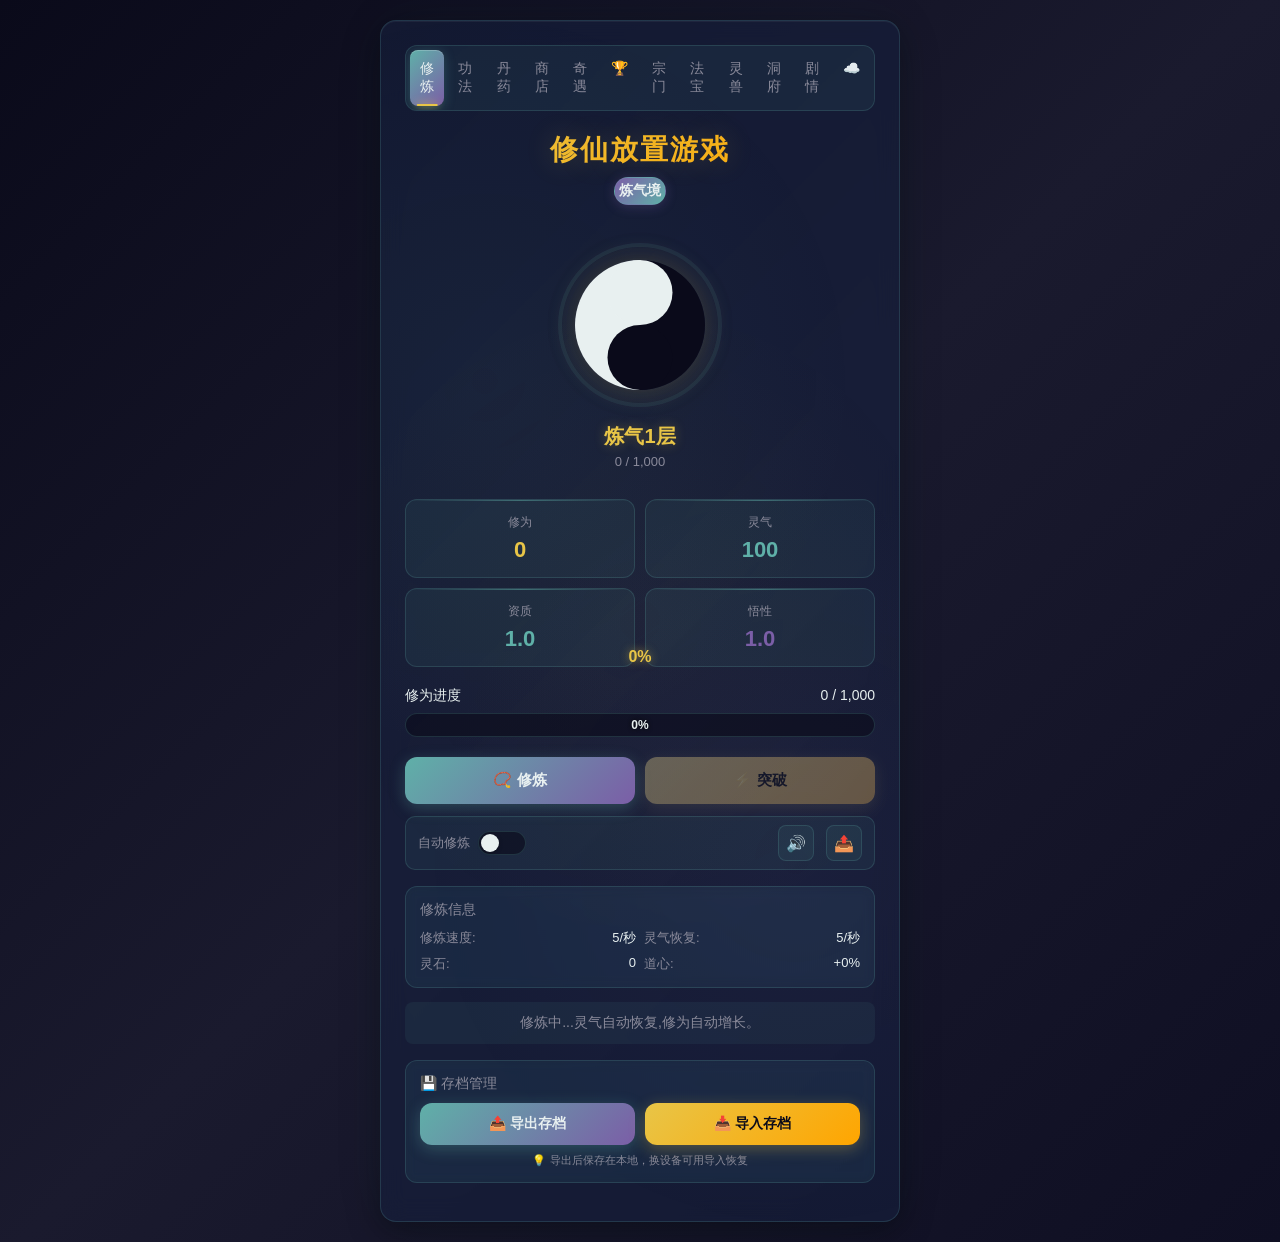
==== commit 2707d349: "v1.0: 全面升级修仙放置游戏 - 太极丹田图/功法品阶/炼丹系统/境界扩展/音效/选择型奇遇/成就扩展/PWA/分享功能" ====
--- a/index.html
+++ b/index.html
@@ -2,9 +2,13 @@
 <html lang="zh-CN">
 <head>
     <meta charset="UTF-8">
-    <meta name="viewport" content="width=device-width, initial-scale=1.0">
-    <title>修仙放置游戏 v0.9</title>
-    <!-- 二次元修真风格 CSS -->
+    <meta name="viewport" content="width=device-width, initial-scale=1.0, user-scalable=no">
+    <meta name="theme-color" content="#0a0a1a">
+    <meta name="apple-mobile-web-app-capable" content="yes">
+    <meta name="apple-mobile-web-app-status-bar-style" content="black-translucent">
+    <title>修仙放置游戏 v1.0</title>
+    <link rel="manifest" href="manifest.json">
+    <link rel="icon" href="game_logo.png">
     <link rel="stylesheet" href="css/base.css">
     <link rel="stylesheet" href="css/layout.css">
     <link rel="stylesheet" href="css/components.css">
@@ -36,6 +40,40 @@
                 <div class="realm-badge" id="realmBadge">炼气境</div>
             </div>
 
+            <!-- 太极丹田图 -->
+            <div class="taiji-section">
+                <div class="taiji-container" id="taijiContainer">
+                    <svg class="taiji-ring-svg" width="180" height="180" viewBox="0 0 180 180">
+                        <!-- 背景圆环 -->
+                        <circle cx="90" cy="90" r="80" fill="none" stroke="rgba(95,176,168,0.1)" stroke-width="4"/>
+                        <!-- 进度圆环 -->
+                        <circle id="taijiRing" cx="90" cy="90" r="80" fill="none" 
+                            stroke="url(#taijiGradient)" stroke-width="4" 
+                            stroke-linecap="round"
+                            stroke-dasharray="502.65"
+                            stroke-dashoffset="502.65"
+                            transform="rotate(-90 90 90)"/>
+                        <defs>
+                            <linearGradient id="taijiGradient" x1="0%" y1="0%" x2="100%" y2="100%">
+                                <stop offset="0%" stop-color="#5fb0a8"/>
+                                <stop offset="50%" stop-color="#7b5ea7"/>
+                                <stop offset="100%" stop-color="#e8c547"/>
+                            </linearGradient>
+                        </defs>
+                    </svg>
+                    <!-- CSS太极图 -->
+                    <div class="taiji" id="taijiFig">
+                        <div class="taiji-yang"></div>
+                        <div class="taiji-yin"></div>
+                        <div class="taiji-dot-yang"></div>
+                        <div class="taiji-dot-yin"></div>
+                    </div>
+                </div>
+                <div class="taiji-percent" id="taijiPercent">0%</div>
+                <div class="realm-name-display" id="realmNameDisplay">炼气1层</div>
+                <div class="cultivation-num" id="cultivationNum">0 / 1,000</div>
+            </div>
+
             <div class="stats-grid">
                 <div class="stat-card">
                     <div class="stat-label">修为</div>
@@ -67,9 +105,22 @@
             </div>
 
             <div class="action-buttons">
+                <button class="btn btn-cultivate" id="cultivateBtn" onclick="manualCultivate()">
+                    📿 修炼
+                </button>
                 <button class="btn btn-breakthrough" id="breakthroughBtn" onclick="attemptBreakthrough()" disabled>
-                    突破
+                    ⚡ 突破
                 </button>
+            </div>
+
+            <!-- 自动修炼开关 + 静音 + 分享 -->
+            <div class="action-bar">
+                <div class="auto-cultivate-toggle">
+                    <span style="font-size:13px;color:var(--text-secondary);">自动修炼</span>
+                    <div class="toggle-switch" id="autoToggle" onclick="toggleAutoCultivate()"></div>
+                </div>
+                <button class="icon-btn" id="muteBtn" onclick="toggleMute()" title="静音">🔊</button>
+                <button class="icon-btn" onclick="shareResult()" title="分享">📤</button>
             </div>
 
             <div class="info-section">
@@ -79,7 +130,7 @@
                 <div class="info-grid">
                     <div class="info-item">
                         <span>修炼速度:</span>
-                        <span id="cultivationSpeed">10/秒</span>
+                        <span id="cultivationSpeed">5/秒</span>
                     </div>
                     <div class="info-item">
                         <span>灵气恢复:</span>
@@ -124,23 +175,20 @@
             <div class="header">
                 <h2 class="title" style="font-size: 24px;">功法阁</h2>
                 <p style="font-size: 14px; color: var(--text-secondary);">当前槽位: <span id="skillSlots">0/3</span></p>
-            </div>
-
-            <div class="skills-section" id="skillsList">
-                <!-- 功法列表 -->
-            </div>
+                <p style="font-size: 11px; color: var(--text-secondary); margin-top: 4px;">
+                    凡品(白) → 灵品(绿) → 玄品(蓝) → 地品(紫) → 天品(金)
+                </p>
+            </div>
+            <div class="skills-section" id="skillsList"></div>
         </div>
 
         <!-- 丹药界面 -->
         <div id="pills-tab" class="tab-content">
             <div class="header">
                 <h2 class="title" style="font-size: 24px;">丹药阁</h2>
-                <p style="font-size: 14px; color: var(--text-secondary);">丹药可以暂时或永久提升属性</p>
-            </div>
-
-            <div class="pills-section" id="pillsList">
-                <!-- 丹药列表 -->
-            </div>
+                <p style="font-size: 14px; color: var(--text-secondary);">炼制丹药,品质决定效果</p>
+            </div>
+            <div class="pills-section" id="pillsList"></div>
         </div>
 
         <!-- 商店界面 -->
@@ -149,10 +197,7 @@
                 <h2 class="title" style="font-size: 24px;">灵石商店</h2>
                 <p style="font-size: 14px; color: var(--text-secondary);">灵石: <span id="shopSpiritStones">0</span></p>
             </div>
-
-            <div class="shop-section" id="shopList">
-                <!-- 商店列表 -->
-            </div>
+            <div class="shop-section" id="shopList"></div>
         </div>
 
         <!-- 奇遇界面 -->
@@ -165,7 +210,7 @@
             <div class="info-section">
                 <div class="info-title">奇遇说明</div>
                 <p style="font-size: 13px; color: var(--text-secondary); line-height: 1.6;">
-                    修炼过程中可能触发各种奇遇事件,获得机缘、遇到仙人、发现宝物或遭遇灾难。境界越高,触发概率越大。
+                    修炼过程中可能触发各种奇遇事件,获得机缘、遇到仙人、发现宝物或遭遇灾难。部分奇遇需要做出选择,不同选择有不同风险和奖励。境界越高,触发概率越大。
                 </p>
             </div>
 
@@ -179,11 +224,11 @@
             <div class="info-section">
                 <h3 style="font-size: 16px; margin-bottom: 12px;">奇遇类型</h3>
                 <div style="display: grid; gap: 8px; font-size: 13px;">
-                    <div style="color: #e8c547;">🌟 机缘 (34%) - 重大增益</div>
-                    <div style="color: #7b5ea7;">✨ 遇仙 (27%) - 中等增益</div>
-                    <div style="color: #5fb0a8;">💎 寻宝 (17%) - 小幅增益</div>
-                    <div style="color: #5fb0a8;">🧘 历练 (10%) - 考验类</div>
-                    <div style="color: #c0392b;">👹 灾难 (12%) - 负面效果</div>
+                    <div style="color: #e8c547;">🌟 机缘 - 重大增益</div>
+                    <div style="color: #7b5ea7;">✨ 遇仙 - 中等增益</div>
+                    <div style="color: #5fb0a8;">💎 寻宝 - 小幅增益</div>
+                    <div style="color: #5fb0a8;">🧘 历练 - 考验类</div>
+                    <div style="color: #c0392b;">👹 灾难 - 负面效果</div>
                 </div>
             </div>
 
@@ -204,11 +249,9 @@
         <!-- 成就界面 -->
         <div id="achievements-tab" class="tab-content">
             <div class="header">
-                <h2 class="title" style="font-size: 24px;">🏆 成就系统</h2>
-            </div>
-            <div id="achievementsList" class="achievements-container">
-                <!-- 成就列表 -->
-            </div>
+                <h2 class="title" style="font-size: 24px;">🏆 成就墙</h2>
+            </div>
+            <div id="achievementsList" class="achievements-container"></div>
         </div>
 
         <!-- 宗门界面 -->
@@ -216,8 +259,6 @@
             <div class="header">
                 <h2 class="title" style="font-size: 24px;">🏛️ 宗门系统</h2>
             </div>
-            
-            <!-- 宗门信息 -->
             <div id="sectInfo" style="display: none;">
                 <div class="info-section">
                     <div class="info-title">我的宗门</div>
@@ -238,14 +279,10 @@
                         </div>
                     </div>
                 </div>
-
                 <div class="info-section">
                     <div class="info-title">宗门商店</div>
-                    <div id="sectShopList" class="shop-section">
-                        <!-- 宗门商店列表 -->
-                    </div>
-                </div>
-
+                    <div id="sectShopList" class="shop-section"></div>
+                </div>
                 <div class="info-section">
                     <div class="info-title">每日任务</div>
                     <div id="sectDailyTasks">
@@ -254,23 +291,17 @@
                         </div>
                     </div>
                 </div>
-
                 <div style="text-align: center; margin-top: 16px;">
                     <button class="btn btn-secondary" onclick="leaveSect()" style="padding: 8px 16px; font-size: 12px;">
                         离开宗门
                     </button>
                 </div>
             </div>
-
-            <!-- 未加入宗门 -->
             <div id="sectNoSect">
                 <div class="info-section">
                     <div class="info-title">宗门列表</div>
-                    <div id="sectList" class="shop-section">
-                        <!-- 宗门列表 -->
-                    </div>
-                </div>
-
+                    <div id="sectList" class="shop-section"></div>
+                </div>
                 <div class="info-section">
                     <div class="info-title">创建宗门</div>
                     <p style="font-size: 13px; color: var(--text-secondary); margin-bottom: 12px;">
@@ -293,8 +324,6 @@
         <div class="header">
             <h2 class="title" style="font-size: 24px;">⚗️ 法宝系统</h2>
         </div>
-        
-        <!-- 装备的法宝 -->
         <div class="info-section">
             <div class="info-title">🗡️ 已装备法宝</div>
             <div id="equippedArtifacts" style="display: flex; gap: 10px; flex-wrap: wrap; min-height: 60px; align-items: center; justify-content: center;">
@@ -303,31 +332,23 @@
                 <div class="artifact-slot empty-slot">+</div>
             </div>
         </div>
-
-        <!-- 法宝背包 -->
         <div class="info-section">
             <div class="info-title">📦 法宝背包</div>
             <div id="artifactInventory" style="display: flex; flex-direction: column; gap: 8px;">
                 <div style="text-align: center; color: var(--text-secondary); padding: 20px;">暂无法宝</div>
             </div>
         </div>
-
-        <!-- 炼器材料 -->
         <div class="info-section">
             <div class="info-title">🔩 炼器材料 (升级法宝用)</div>
-            <div id="artifactMaterials" style="display: flex; flex-wrap: wrap; gap: 6px; margin-bottom: 8px;">
-            </div>
+            <div id="artifactMaterials" style="display: flex; flex-wrap: wrap; gap: 6px; margin-bottom: 8px;"></div>
             <div style="font-size: 11px; color: var(--text-secondary); text-align: center;">
                 灵石: <span id="artifactStoneCount">0</span> |
                 <button class="btn btn-small" onclick="buyRandomMaterial()">购买玄铁(50灵石)</button>
             </div>
         </div>
-
-        <!-- 法宝商店 -->
         <div class="info-section">
             <div class="info-title">🏪 法宝商店</div>
-            <div id="artifactShop" style="display: flex; flex-direction: column; gap: 8px;">
-            </div>
+            <div id="artifactShop" style="display: flex; flex-direction: column; gap: 8px;"></div>
         </div>
     </div>
 
@@ -336,8 +357,6 @@
         <div class="header">
             <h2 class="title" style="font-size: 24px;">🐉 灵兽系统</h2>
         </div>
-
-        <!-- 灵兽小屋 -->
         <div class="info-section">
             <div class="info-title">🏠 我的灵兽</div>
             <div id="beastHouse" style="display: flex; flex-direction: column; gap: 10px;">
@@ -346,8 +365,6 @@
                 </div>
             </div>
         </div>
-
-        <!-- 野外捕捉 -->
         <div class="info-section">
             <div class="info-title">🌲 野外捕捉</div>
             <div style="text-align: center; margin-bottom: 10px;">
@@ -359,12 +376,9 @@
                 野外可遇到随机灵兽,成功率与悟性相关
             </div>
         </div>
-
-        <!-- 灵兽商店 -->
         <div class="info-section">
             <div class="info-title">🏪 灵兽商店</div>
-            <div id="beastShop" style="display: flex; flex-direction: column; gap: 8px;">
-            </div>
+            <div id="beastShop" style="display: flex; flex-direction: column; gap: 8px;"></div>
         </div>
     </div>
 
@@ -373,8 +387,6 @@
         <div class="header">
             <h2 class="title" style="font-size: 24px;">🏠 洞府系统</h2>
         </div>
-
-        <!-- 洞府信息 -->
         <div class="info-section">
             <div class="info-title">🏡 洞府概况</div>
             <div style="display: grid; grid-template-columns: 1fr 1fr; gap: 8px; text-align: center;">
@@ -398,18 +410,13 @@
                 </div>
             </div>
         </div>
-
-        <!-- 灵草园 -->
         <div class="info-section">
             <div class="info-title">🌱 灵草园</div>
-            <div id="herbGarden" style="display:flex;flex-direction:column;gap:8px;">
-            </div>
+            <div id="herbGarden" style="display:flex;flex-direction:column;gap:8px;"></div>
             <div style="text-align:center;margin-top:8px;">
                 <button class="btn btn-small" onclick="buyHerbPlot()" id="buyPlotBtn">开垦新地块 (200灵石)</button>
             </div>
         </div>
-
-        <!-- 炼丹炉 -->
         <div class="info-section">
             <div class="info-title">🔥 炼丹炉</div>
             <div id="alchemyFurnace" style="text-align:center;padding:10px;background:rgba(255,255,255,0.05);border-radius:10px;">
@@ -424,12 +431,9 @@
                 <div style="font-size:11px;color:var(--text-secondary);margin-top:6px;">当前拥有: <span id="herbCount">0</span>灵草</div>
             </div>
         </div>
-
-        <!-- 洞府升级 -->
         <div class="info-section">
             <div class="info-title">⬆️ 洞府升级</div>
-            <div id="caveUpgrade" style="display:flex;flex-direction:column;gap:8px;">
-            </div>
+            <div id="caveUpgrade" style="display:flex;flex-direction:column;gap:8px;"></div>
         </div>
     </div>
 
@@ -438,19 +442,13 @@
         <div class="header">
             <h2 class="title" style="font-size: 24px;">📜 修仙剧情</h2>
         </div>
-
-        <!-- 当前境界剧情 -->
         <div class="info-section">
             <div class="info-title">🌟 当前境界</div>
-            <div id="currentRealmStory" style="padding: 15px; background: linear-gradient(135deg, rgba(255,255,255,0.05), rgba(255,255,255,0.02)); border-radius: 12px; border: 1px solid rgba(255,255,255,0.1);">
-            </div>
-        </div>
-
-        <!-- 剧情章节列表 -->
+            <div id="currentRealmStory" style="padding: 15px; background: linear-gradient(135deg, rgba(255,255,255,0.05), rgba(255,255,255,0.02)); border-radius: 12px; border: 1px solid rgba(255,255,255,0.1);"></div>
+        </div>
         <div class="info-section">
             <div class="info-title">📖 章节列表 <span id="storyProgress" style="font-size:12px;color:var(--text-secondary);font-weight:normal;"></span></div>
-            <div id="storyList" style="display: flex; flex-direction: column; gap: 8px;">
-            </div>
+            <div id="storyList" style="display: flex; flex-direction: column; gap: 8px;"></div>
         </div>
     </div>
 
@@ -459,8 +457,6 @@
         <div class="header">
             <h2 class="title" style="font-size: 24px;">☁️ 云端同步</h2>
         </div>
-
-        <!-- GitHub Token 设置 -->
         <div class="info-section">
             <div class="info-title">
                 <span>🔑 GitHub Token</span>
@@ -479,8 +475,6 @@
                 保存 Token
             </button>
         </div>
-
-        <!-- 云端同步开关 -->
         <div class="info-section">
             <div class="info-title">
                 <span>📡 自动同步</span>
@@ -490,12 +484,8 @@
                 开启后每 60 秒自动保存到 GitHub Gist
             </div>
         </div>
-
-        <!-- 手动同步按钮 -->
-        <div class="info-section">
-            <div class="info-title">
-                <span>🔄 手动同步</span>
-            </div>
+        <div class="info-section">
+            <div class="info-title"><span>🔄 手动同步</span></div>
             <div style="display: flex; gap: 10px;">
                 <button class="btn btn-cultivate" onclick="manualUpload()" style="flex:1;">
                     ⬆️ 上传存档
@@ -505,22 +495,14 @@
                 </button>
             </div>
         </div>
-
-        <!-- 同步状态 -->
-        <div class="info-section">
-            <div class="info-title">
-                <span>📋 同步状态</span>
-            </div>
+        <div class="info-section">
+            <div class="info-title"><span>📋 同步状态</span></div>
             <div id="syncStatus" style="font-size: 13px; color: var(--text-secondary);">
                 尚未同步
             </div>
         </div>
-
-        <!-- Gist 信息 -->
         <div class="info-section" id="gistInfoSection" style="display: none;">
-            <div class="info-title">
-                <span>🔗 Gist 链接</span>
-            </div>
+            <div class="info-title"><span>🔗 Gist 链接</span></div>
             <div id="gistLink" style="font-size: 12px; word-break: break-all;"></div>
         </div>
     </div>
@@ -561,6 +543,7 @@
 
     <!-- JS 模块（加载顺序很重要） -->
     <script src="js/core.js"></script>
+    <script src="js/audio.js"></script>
     <script src="js/cultivation.js"></script>
     <script src="js/skills.js"></script>
     <script src="js/pills.js"></script>
@@ -574,5 +557,38 @@
     <script src="js/story.js"></script>
     <script src="js/cloud.js"></script>
     <script src="js/ui.js"></script>
+    <script>
+        // Service Worker 注册
+        if ('serviceWorker' in navigator) {
+            const swCode = `
+                const CACHE_NAME = 'cultivation-game-v1';
+                const urlsToCache = [
+                    './', './index.html',
+                    './css/base.css', './css/layout.css', './css/components.css',
+                    './css/animations.css', './css/responsive.css',
+                    './js/core.js', './js/audio.js', './js/cultivation.js',
+                    './js/skills.js', './js/pills.js', './js/shop.js',
+                    './js/encounter.js', './js/achievements.js', './js/sect.js',
+                    './js/artifact.js', './js/beast.js', './js/cave.js',
+                    './js/story.js', './js/cloud.js', './js/ui.js',
+                    './game_logo.png'
+                ];
+                self.addEventListener('install', e => {
+                    e.waitUntil(caches.open(CACHE_NAME).then(cache => cache.addAll(urlsToCache).catch(()=>{})));
+                    self.skipWaiting();
+                });
+                self.addEventListener('activate', e => {
+                    e.waitUntil(caches.keys().then(names => Promise.all(names.map(n => n !== CACHE_NAME ? caches.delete(n) : null))));
+                    self.clients.claim();
+                });
+                self.addEventListener('fetch', e => {
+                    e.respondWith(caches.match(e.request).then(res => res || fetch(e.request)));
+                });
+            `;
+            const blob = new Blob([swCode], { type: 'application/javascript' });
+            const swUrl = URL.createObjectURL(blob);
+            navigator.serviceWorker.register(swUrl).catch(() => {});
+        }
+    </script>
 </body>
 </html>
--- a/css/base.css
+++ b/css/base.css
@@ -43,6 +43,8 @@
     align-items: center;
     padding: 20px;
     overflow-x: hidden;
+    user-select: none;
+    -webkit-user-select: none;
 }
 
 /* 滚动条美化 */
--- a/css/layout.css
+++ b/css/layout.css
@@ -56,7 +56,6 @@
         inset 0 1px 0 rgba(255, 255, 255, 0.2);
 }
 
-/* 标签底部指示条 */
 .tab.active::after {
     content: '';
     position: absolute;
@@ -98,7 +97,7 @@
 
 .realm-badge {
     display: inline-block;
-    padding: 6px 16px;
+    padding: 4px;
     background: linear-gradient(135deg, var(--purple), var(--jade));
     border-radius: 20px;
     font-size: 14px;
@@ -106,6 +105,181 @@
     color: var(--spirit-white);
     box-shadow: 0 2px 12px rgba(123, 94, 167, 0.3);
     border: 1px solid var(--glass-border);
+}
+
+.realm-badge img {
+    display: block;
+    border-radius: 16px;
+}
+
+/* 太极丹田图区域 */
+.taiji-section {
+    display: flex;
+    flex-direction: column;
+    align-items: center;
+    margin-bottom: 20px;
+    padding: 10px 0;
+}
+
+.taiji-container {
+    position: relative;
+    width: 180px;
+    height: 180px;
+    display: flex;
+    align-items: center;
+    justify-content: center;
+}
+
+.taiji-ring-svg {
+    position: absolute;
+    top: 0;
+    left: 0;
+    z-index: 2;
+    filter: drop-shadow(0 0 8px rgba(95, 176, 168, 0.3));
+}
+
+/* CSS太极图 */
+.taiji {
+    position: relative;
+    width: 130px;
+    height: 130px;
+    border-radius: 50%;
+    animation: taijiSpin 8s linear infinite;
+    z-index: 1;
+    overflow: hidden;
+    box-shadow: 0 0 30px rgba(232, 197, 71, 0.2);
+}
+
+.taiji-yang {
+    position: absolute;
+    top: 0;
+    left: 0;
+    width: 50%;
+    height: 100%;
+    background: #e8f0f0;
+    border-radius: 65px 0 0 65px;
+}
+
+.taiji-yin {
+    position: absolute;
+    top: 0;
+    right: 0;
+    width: 50%;
+    height: 100%;
+    background: #0a0a1a;
+    border-radius: 0 65px 65px 0;
+}
+
+.taiji-dot-yang {
+    position: absolute;
+    top: 50%;
+    left: 50%;
+    transform: translate(-50%, -50%);
+    width: 65px;
+    height: 32px;
+    background: #e8f0f0;
+    border-radius: 32px 32px 0 0;
+    margin-top: -32px;
+}
+
+.taiji-dot-yin {
+    position: absolute;
+    top: 50%;
+    left: 50%;
+    transform: translate(-50%, -50%);
+    width: 65px;
+    height: 32px;
+    background: #0a0a1a;
+    border-radius: 0 0 32px 32px;
+    margin-top: 0;
+}
+
+/* 更精确的太极图用伪元素 */
+.taiji::before,
+.taiji::after {
+    content: '';
+    position: absolute;
+    left: 50%;
+    width: 65px;
+    height: 65px;
+    border-radius: 50%;
+}
+
+.taiji::before {
+    top: 0;
+    transform: translateX(-50%);
+    background: #e8f0f0;
+}
+
+.taiji::after {
+    bottom: 0;
+    transform: translateX(-50%);
+    background: #0a0a1a;
+}
+
+/* 覆盖之前简化实现 - 使用纯CSS太极 */
+.taiji-yang, .taiji-yin, .taiji-dot-yang, .taiji-dot-yin {
+    display: none;
+}
+
+.taiji {
+    background: linear-gradient(to right, #e8f0f0 50%, #0a0a1a 50%);
+}
+
+.taiji::before {
+    top: 0;
+    width: 65px;
+    height: 65px;
+    background: #e8f0f0;
+}
+
+.taiji::after {
+    bottom: 0;
+    width: 65px;
+    height: 65px;
+    background: #0a0a1a;
+}
+
+/* 修炼时加速旋转 */
+.taiji-container.cultivating .taiji {
+    animation: taijiSpin 3s linear infinite;
+}
+
+/* 突破金光爆发 */
+.taiji-container.taiji-burst .taiji {
+    animation: taijiBurst 2s ease;
+}
+
+.taiji-container.taiji-burst {
+    animation: taijiContainerBurst 2s ease;
+}
+
+.taiji-percent {
+    position: absolute;
+    top: 50%;
+    left: 50%;
+    transform: translate(-50%, -50%);
+    font-size: 16px;
+    font-weight: bold;
+    color: var(--gold);
+    text-shadow: 0 0 8px rgba(232, 197, 71, 0.6);
+    z-index: 3;
+    pointer-events: none;
+}
+
+.realm-name-display {
+    font-size: 20px;
+    font-weight: bold;
+    color: var(--gold);
+    margin-top: 8px;
+    font-family: 'STKaiti', 'KaiTi', 'Microsoft YaHei', sans-serif;
+    text-shadow: 0 0 12px rgba(232, 197, 71, 0.3);
+}
+
+.cultivation-num {
+    font-size: 13px;
+    color: var(--smoke-gray);
+    margin-top: 4px;
 }
 
 .stats-grid {
@@ -129,7 +303,45 @@
 .action-buttons {
     display: flex;
     gap: 10px;
-    margin-bottom: 20px;
+    margin-bottom: 12px;
+}
+
+.action-bar {
+    display: flex;
+    align-items: center;
+    gap: 12px;
+    margin-bottom: 16px;
+    padding: 8px 12px;
+    background: var(--glass-bg);
+    border-radius: 10px;
+    border: 1px solid var(--glass-border);
+}
+
+.auto-cultivate-toggle {
+    display: flex;
+    align-items: center;
+    gap: 8px;
+    flex: 1;
+}
+
+.icon-btn {
+    width: 36px;
+    height: 36px;
+    border: 1px solid var(--glass-border);
+    border-radius: 8px;
+    background: var(--glass-bg);
+    color: var(--spirit-white);
+    font-size: 16px;
+    cursor: pointer;
+    transition: all 0.3s;
+    display: flex;
+    align-items: center;
+    justify-content: center;
+}
+
+.icon-btn:hover {
+    background: rgba(95, 176, 168, 0.15);
+    border-color: var(--jade);
 }
 
 .info-section {
@@ -167,15 +379,6 @@
     color: var(--smoke-gray);
 }
 
-.auto-cultivate-toggle {
-    display: flex;
-    align-items: center;
-    gap: 8px;
-    justify-content: center;
-    margin-bottom: 16px;
-    font-size: 14px;
-}
-
 .message {
     text-align: center;
     padding: 12px;
--- a/css/components.css
+++ b/css/components.css
@@ -120,7 +120,7 @@
     box-shadow: 0 4px 16px rgba(95, 176, 168, 0.3);
 }
 
-.btn-cultivate:hover {
+.btn-cultivate:hover:not(:disabled) {
     transform: translateY(-2px) scale(1.02);
     box-shadow: 0 6px 20px rgba(95, 176, 168, 0.4);
 }
@@ -233,8 +233,8 @@
 }
 
 .skill-card.equipped {
-    border-color: var(--purple);
-    background: rgba(123, 94, 167, 0.12);
+    border-color: var(--purple) !important;
+    background: rgba(123, 94, 167, 0.12) !important;
     box-shadow: 0 0 16px rgba(123, 94, 167, 0.2);
 }
 
@@ -243,6 +243,7 @@
     justify-content: space-between;
     align-items: center;
     margin-bottom: 6px;
+    gap: 6px;
 }
 
 .skill-name {
@@ -330,51 +331,14 @@
     color: var(--smoke-gray);
 }
 
-/* ---------- 背包 ---------- */
-.inventory-grid {
-    display: grid;
-    grid-template-columns: repeat(4, 1fr);
-    gap: 8px;
-    margin-top: 14px;
-}
-
-.inventory-slot {
-    aspect-ratio: 1;
-    background: var(--glass-bg);
-    border: 1px solid var(--glass-border);
-    border-radius: 8px;
-    display: flex;
-    flex-direction: column;
-    align-items: center;
-    justify-content: center;
-    font-size: 12px;
-    cursor: pointer;
-    transition: all 0.3s;
-    position: relative;
-}
-
-.inventory-slot:hover {
-    background: rgba(95, 176, 168, 0.15);
-    border-color: var(--jade);
-}
-
-.inventory-slot.empty {
-    opacity: 0.5;
-}
-
-.inventory-slot .icon {
-    font-size: 20px;
-    margin-bottom: 4px;
-}
-
-.inventory-slot .count {
-    position: absolute;
-    bottom: 4px;
-    right: 4px;
-    font-size: 10px;
-    background: rgba(0, 0, 0, 0.6);
-    padding: 1px 4px;
-    border-radius: 4px;
+/* 炼丹配方卡片 */
+.alchemy-recipe-card {
+    transition: all 0.3s;
+}
+
+.alchemy-recipe-card:hover {
+    transform: translateY(-1px);
+    box-shadow: 0 2px 12px rgba(95, 176, 168, 0.1);
 }
 
 /* ---------- 商店 ---------- */
@@ -426,20 +390,6 @@
     margin-bottom: 16px;
 }
 
-.encounter-category-title {
-    font-size: 14px;
-    font-weight: bold;
-    margin-bottom: 8px;
-    display: flex;
-    align-items: center;
-    gap: 6px;
-}
-
-.encounter-list {
-    font-size: 12px;
-    color: var(--smoke-gray);
-}
-
 .encounter-history-item {
     padding: 8px 0;
     border-bottom: 1px solid var(--glass-border);
@@ -452,6 +402,27 @@
 .encounter-time {
     font-size: 11px;
     color: var(--smoke-gray);
+}
+
+.encounter-choice-btn {
+    display: block !important;
+    width: 100% !important;
+    margin-bottom: 8px;
+    padding: 12px !important;
+    font-size: 14px !important;
+    background: linear-gradient(135deg, var(--purple), var(--jade)) !important;
+    border: none;
+    border-radius: 8px;
+    color: var(--spirit-white);
+    cursor: pointer;
+    transition: all 0.3s;
+    font-family: inherit;
+    font-weight: bold;
+}
+
+.encounter-choice-btn:hover {
+    transform: translateY(-2px);
+    box-shadow: 0 4px 16px rgba(123, 94, 167, 0.4);
 }
 
 /* ---------- 弹窗 ---------- */
@@ -533,6 +504,7 @@
     cursor: pointer;
     transition: all 0.3s;
     font-family: inherit;
+    display: inline-block;
 }
 
 .encounter-modal-btn:hover {
@@ -579,12 +551,14 @@
     font-size: 12px;
 }
 
-.achievement-list {
+/* 成就徽章网格墙 */
+.achievement-wall {
     display: grid;
+    grid-template-columns: 1fr;
     gap: 10px;
 }
 
-.achievement-card {
+.achievement-badge {
     display: flex;
     align-items: center;
     gap: 12px;
@@ -595,45 +569,45 @@
     transition: all 0.3s;
 }
 
-.achievement-card.unlocked {
+.achievement-badge.unlocked {
     border-color: var(--gold);
     background: rgba(232, 197, 71, 0.1);
     box-shadow: 0 0 16px rgba(232, 197, 71, 0.15);
 }
 
-.achievement-card.locked {
+.achievement-badge.locked {
     opacity: 0.6;
 }
 
-.achievement-card .achievement-icon {
+.badge-icon {
     font-size: 32px;
     width: 48px;
     text-align: center;
 }
 
-.achievement-card .achievement-info {
+.badge-info {
     flex: 1;
 }
 
-.achievement-card .achievement-name {
+.badge-name {
     font-size: 14px;
     font-weight: bold;
     margin-bottom: 4px;
     color: var(--spirit-white);
 }
 
-.achievement-card .achievement-desc {
-    font-size: 12px;
-    color: var(--smoke-gray);
-}
-
-.achievement-card .achievement-reward {
+.badge-desc {
+    font-size: 12px;
+    color: var(--smoke-gray);
+}
+
+.badge-reward {
     font-size: 11px;
     color: var(--gold);
     margin-top: 4px;
 }
 
-.achievement-card .achievement-status {
+.badge-status {
     font-size: 20px;
 }
 
@@ -1024,35 +998,6 @@
     font-size: 18px;
 }
 
-.story-content-box {
-    padding: 15px;
-    background: linear-gradient(135deg, rgba(232,197,71,0.08), rgba(123,94,167,0.05));
-    border-radius: 12px;
-    border: 1px solid rgba(232,197,71,0.2);
-}
-
-.story-content-title {
-    font-size: 16px;
-    font-weight: bold;
-    color: var(--gold);
-    margin-bottom: 8px;
-    text-align: center;
-}
-
-.story-content-text {
-    font-size: 13px;
-    color: var(--spirit-white);
-    line-height: 1.8;
-    text-indent: 2em;
-}
-
-.story-unlock-hint {
-    font-size: 11px;
-    color: var(--smoke-gray);
-    text-align: center;
-    padding: 20px;
-}
-
 /* ---------- 浮动文字 ---------- */
 .floating-text {
     position: fixed;
--- a/css/animations.css
+++ b/css/animations.css
@@ -37,6 +37,26 @@
     animation: goldenBurst 1.5s ease-in-out infinite;
 }
 
+/* 太极图旋转 */
+@keyframes taijiSpin {
+    from { transform: rotate(0deg); }
+    to { transform: rotate(360deg); }
+}
+
+/* 太极图突破爆发 */
+@keyframes taijiBurst {
+    0% { transform: rotate(0deg) scale(1); filter: brightness(1); }
+    25% { transform: rotate(180deg) scale(1.3); filter: brightness(2) hue-rotate(30deg); }
+    50% { transform: rotate(360deg) scale(1.5); filter: brightness(3) hue-rotate(60deg); }
+    75% { transform: rotate(540deg) scale(1.3); filter: brightness(2) hue-rotate(30deg); }
+    100% { transform: rotate(720deg) scale(1); filter: brightness(1); }
+}
+
+@keyframes taijiContainerBurst {
+    0%, 100% { box-shadow: none; }
+    50% { box-shadow: 0 0 80px rgba(232, 197, 71, 0.8), 0 0 160px rgba(255, 165, 0, 0.4); }
+}
+
 /* 标签切换动画 */
 @keyframes tabSlide {
     from {
@@ -63,24 +83,6 @@
 
 .stat-card:hover {
     animation: cardGlow 2s ease-in-out infinite;
-}
-
-/* 仙气粒子飘浮 */
-@keyframes spiritFloat {
-    0% {
-        transform: translateY(0) translateX(0);
-        opacity: 0;
-    }
-    20% {
-        opacity: 0.6;
-    }
-    80% {
-        opacity: 0.4;
-    }
-    100% {
-        transform: translateY(-100vh) translateX(20px);
-        opacity: 0;
-    }
 }
 
 /* 进度条流光 */
@@ -153,7 +155,6 @@
     to { opacity: 0; }
 }
 
-/* 成就通知渐隐 */
 .achievement-notification.fade-out {
     animation: fadeOut 0.5s ease forwards;
 }
@@ -195,3 +196,8 @@
             0 0 24px rgba(95, 176, 168, 0.2);
     }
 }
+
+/* 太极进度环过渡 */
+#taijiRing {
+    transition: stroke-dashoffset 0.5s ease;
+}
--- a/css/responsive.css
+++ b/css/responsive.css
@@ -42,6 +42,31 @@
         font-size: 22px;
     }
 
+    /* 太极图移动端适配 */
+    .taiji-container {
+        width: 140px;
+        height: 140px;
+    }
+
+    .taiji {
+        width: 100px;
+        height: 100px;
+    }
+
+    .taiji::before, .taiji::after {
+        width: 50px;
+        height: 50px;
+    }
+
+    .taiji-ring-svg {
+        width: 140px;
+        height: 140px;
+    }
+
+    .realm-name-display {
+        font-size: 18px;
+    }
+
     .stats-grid {
         grid-template-columns: repeat(2, 1fr);
         gap: 8px;
@@ -65,6 +90,11 @@
         min-height: 48px;
     }
 
+    .action-bar {
+        gap: 8px;
+        padding: 6px 8px;
+    }
+
     .info-section {
         padding: 12px;
         margin-bottom: 12px;
@@ -98,15 +128,6 @@
         margin-bottom: 8px;
     }
 
-    .inventory-grid {
-        grid-template-columns: repeat(4, 1fr);
-        gap: 6px;
-    }
-
-    .inventory-slot {
-        min-height: 60px;
-    }
-
     .encounter-modal-content {
         padding: 16px;
         margin: 20px;
@@ -133,18 +154,6 @@
     .info-section[style*="margin-top"] .btn {
         padding: 12px 10px;
         font-size: 13px;
-    }
-
-    .story-item {
-        padding: 12px;
-    }
-
-    .story-title {
-        font-size: 14px;
-    }
-
-    .story-desc {
-        font-size: 12px;
     }
 
     #cloud-tab .info-section {
@@ -195,8 +204,24 @@
         font-size: 13px;
     }
 
-    .inventory-grid {
-        grid-template-columns: repeat(3, 1fr);
+    .taiji-container {
+        width: 120px;
+        height: 120px;
+    }
+
+    .taiji {
+        width: 85px;
+        height: 85px;
+    }
+
+    .taiji::before, .taiji::after {
+        width: 42px;
+        height: 42px;
+    }
+
+    .taiji-ring-svg {
+        width: 120px;
+        height: 120px;
     }
 }
 
@@ -226,6 +251,26 @@
 
     .tab-content {
         max-height: calc(100vh - 120px);
+    }
+
+    .taiji-container {
+        width: 100px;
+        height: 100px;
+    }
+
+    .taiji {
+        width: 70px;
+        height: 70px;
+    }
+
+    .taiji::before, .taiji::after {
+        width: 35px;
+        height: 35px;
+    }
+
+    .taiji-ring-svg {
+        width: 100px;
+        height: 100px;
     }
 }
 
@@ -244,8 +289,4 @@
     .shop-item:active {
         transform: scale(0.98);
     }
-
-    .inventory-slot:active {
-        background: rgba(95, 176, 168, 0.2);
-    }
-}
+}
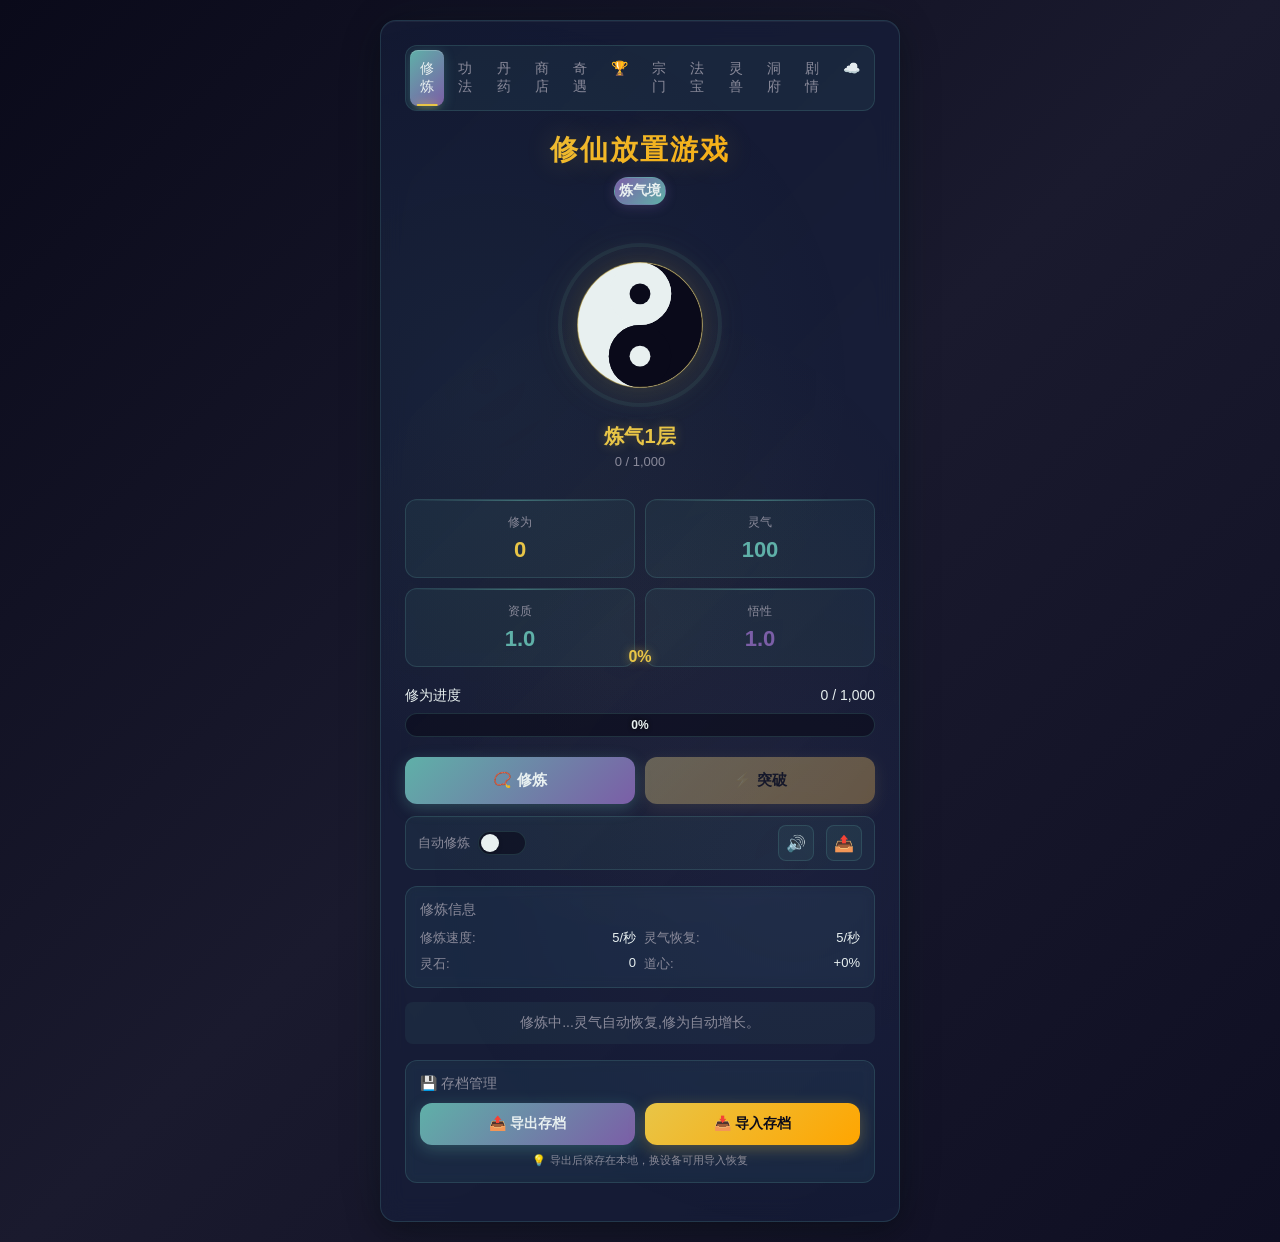
==== commit f1c40f83: "v1.1: 打磨优化 - 太极SVG/自动修炼/分享/商店/兼容性" ====
--- a/index.html
+++ b/index.html
@@ -6,7 +6,7 @@
     <meta name="theme-color" content="#0a0a1a">
     <meta name="apple-mobile-web-app-capable" content="yes">
     <meta name="apple-mobile-web-app-status-bar-style" content="black-translucent">
-    <title>修仙放置游戏 v1.0</title>
+    <title>修仙放置游戏 v1.1</title>
     <link rel="manifest" href="manifest.json">
     <link rel="icon" href="game_logo.png">
     <link rel="stylesheet" href="css/base.css">
@@ -61,13 +61,30 @@
                             </linearGradient>
                         </defs>
                     </svg>
-                    <!-- CSS太极图 -->
-                    <div class="taiji" id="taijiFig">
-                        <div class="taiji-yang"></div>
-                        <div class="taiji-yin"></div>
-                        <div class="taiji-dot-yang"></div>
-                        <div class="taiji-dot-yin"></div>
-                    </div>
+                    <!-- SVG太极图 -->
+                    <svg class="taiji-svg" viewBox="0 0 100 100" xmlns="http://www.w3.org/2000/svg">
+                        <defs>
+                            <clipPath id="taijiClip">
+                                <circle cx="50" cy="50" r="48"/>
+                            </clipPath>
+                        </defs>
+                        <g clip-path="url(#taijiClip)">
+                            <!-- 白色背景（阳） -->
+                            <rect x="0" y="0" width="100" height="100" fill="#e8f0f0"/>
+                            <!-- 黑色半圆（阴） -->
+                            <path d="M 50,2 A 48,48 0 0,1 50,98 A 24,24 0 0,1 50,50 A 24,24 0 0,0 50,2 Z" fill="#0a0a1a"/>
+                            <!-- 白色小圆（阳中阴） -->
+                            <circle cx="50" cy="26" r="24" fill="#e8f0f0"/>
+                            <!-- 黑色小圆（阴中阳） -->
+                            <circle cx="50" cy="74" r="24" fill="#0a0a1a"/>
+                            <!-- 阳中黑点 -->
+                            <circle cx="50" cy="26" r="8" fill="#0a0a1a"/>
+                            <!-- 阴中白点 -->
+                            <circle cx="50" cy="74" r="8" fill="#e8f0f0"/>
+                        </g>
+                        <!-- 外圈 -->
+                        <circle cx="50" cy="50" r="48" fill="none" stroke="rgba(232,197,71,0.4)" stroke-width="1"/>
+                    </svg>
                 </div>
                 <div class="taiji-percent" id="taijiPercent">0%</div>
                 <div class="realm-name-display" id="realmNameDisplay">炼气1层</div>
@@ -561,7 +578,7 @@
         // Service Worker 注册
         if ('serviceWorker' in navigator) {
             const swCode = `
-                const CACHE_NAME = 'cultivation-game-v1';
+                const CACHE_NAME = 'cultivation-game-v1.1';
                 const urlsToCache = [
                     './', './index.html',
                     './css/base.css', './css/layout.css', './css/components.css',
--- a/css/layout.css
+++ b/css/layout.css
@@ -138,115 +138,23 @@
     filter: drop-shadow(0 0 8px rgba(95, 176, 168, 0.3));
 }
 
-/* CSS太极图 */
-.taiji {
+/* SVG太极图 */
+.taiji-svg {
     position: relative;
     width: 130px;
     height: 130px;
-    border-radius: 50%;
+    z-index: 1;
     animation: taijiSpin 8s linear infinite;
-    z-index: 1;
-    overflow: hidden;
-    box-shadow: 0 0 30px rgba(232, 197, 71, 0.2);
-}
-
-.taiji-yang {
-    position: absolute;
-    top: 0;
-    left: 0;
-    width: 50%;
-    height: 100%;
-    background: #e8f0f0;
-    border-radius: 65px 0 0 65px;
-}
-
-.taiji-yin {
-    position: absolute;
-    top: 0;
-    right: 0;
-    width: 50%;
-    height: 100%;
-    background: #0a0a1a;
-    border-radius: 0 65px 65px 0;
-}
-
-.taiji-dot-yang {
-    position: absolute;
-    top: 50%;
-    left: 50%;
-    transform: translate(-50%, -50%);
-    width: 65px;
-    height: 32px;
-    background: #e8f0f0;
-    border-radius: 32px 32px 0 0;
-    margin-top: -32px;
-}
-
-.taiji-dot-yin {
-    position: absolute;
-    top: 50%;
-    left: 50%;
-    transform: translate(-50%, -50%);
-    width: 65px;
-    height: 32px;
-    background: #0a0a1a;
-    border-radius: 0 0 32px 32px;
-    margin-top: 0;
-}
-
-/* 更精确的太极图用伪元素 */
-.taiji::before,
-.taiji::after {
-    content: '';
-    position: absolute;
-    left: 50%;
-    width: 65px;
-    height: 65px;
-    border-radius: 50%;
-}
-
-.taiji::before {
-    top: 0;
-    transform: translateX(-50%);
-    background: #e8f0f0;
-}
-
-.taiji::after {
-    bottom: 0;
-    transform: translateX(-50%);
-    background: #0a0a1a;
-}
-
-/* 覆盖之前简化实现 - 使用纯CSS太极 */
-.taiji-yang, .taiji-yin, .taiji-dot-yang, .taiji-dot-yin {
-    display: none;
-}
-
-.taiji {
-    background: linear-gradient(to right, #e8f0f0 50%, #0a0a1a 50%);
-}
-
-.taiji::before {
-    top: 0;
-    width: 65px;
-    height: 65px;
-    background: #e8f0f0;
-}
-
-.taiji::after {
-    bottom: 0;
-    width: 65px;
-    height: 65px;
-    background: #0a0a1a;
+    filter: drop-shadow(0 0 20px rgba(232, 197, 71, 0.2));
 }
 
 /* 修炼时加速旋转 */
-.taiji-container.cultivating .taiji {
+.taiji-container.cultivating .taiji-svg {
     animation: taijiSpin 3s linear infinite;
 }
 
 /* 突破金光爆发 */
-.taiji-container.taiji-burst .taiji {
+.taiji-container.taiji-burst .taiji-svg {
     animation: taijiBurst 2s ease;
 }
 
--- a/css/responsive.css
+++ b/css/responsive.css
@@ -48,14 +48,9 @@
         height: 140px;
     }
 
-    .taiji {
+    .taiji-svg {
         width: 100px;
         height: 100px;
-    }
-
-    .taiji::before, .taiji::after {
-        width: 50px;
-        height: 50px;
     }
 
     .taiji-ring-svg {
@@ -209,14 +204,9 @@
         height: 120px;
     }
 
-    .taiji {
+    .taiji-svg {
         width: 85px;
         height: 85px;
-    }
-
-    .taiji::before, .taiji::after {
-        width: 42px;
-        height: 42px;
     }
 
     .taiji-ring-svg {
@@ -258,14 +248,9 @@
         height: 100px;
     }
 
-    .taiji {
+    .taiji-svg {
         width: 70px;
         height: 70px;
-    }
-
-    .taiji::before, .taiji::after {
-        width: 35px;
-        height: 35px;
     }
 
     .taiji-ring-svg {
@@ -290,3 +275,16 @@
         transform: scale(0.98);
     }
 }
+
+@media (max-width: 480px) {
+    .taiji-container { width: 140px; height: 140px; }
+    .taiji-svg { width: 100px; height: 100px; }
+    .taiji-ring-svg { width: 140px; height: 140px; }
+    .realm-name-display { font-size: 17px; }
+}
+
+@media (max-height: 500px) {
+    .taiji-section { padding: 5px 0; margin-bottom: 10px; }
+    .taiji-container { width: 100px; height: 100px; }
+    .taiji-svg { width: 70px; height: 70px; }
+}
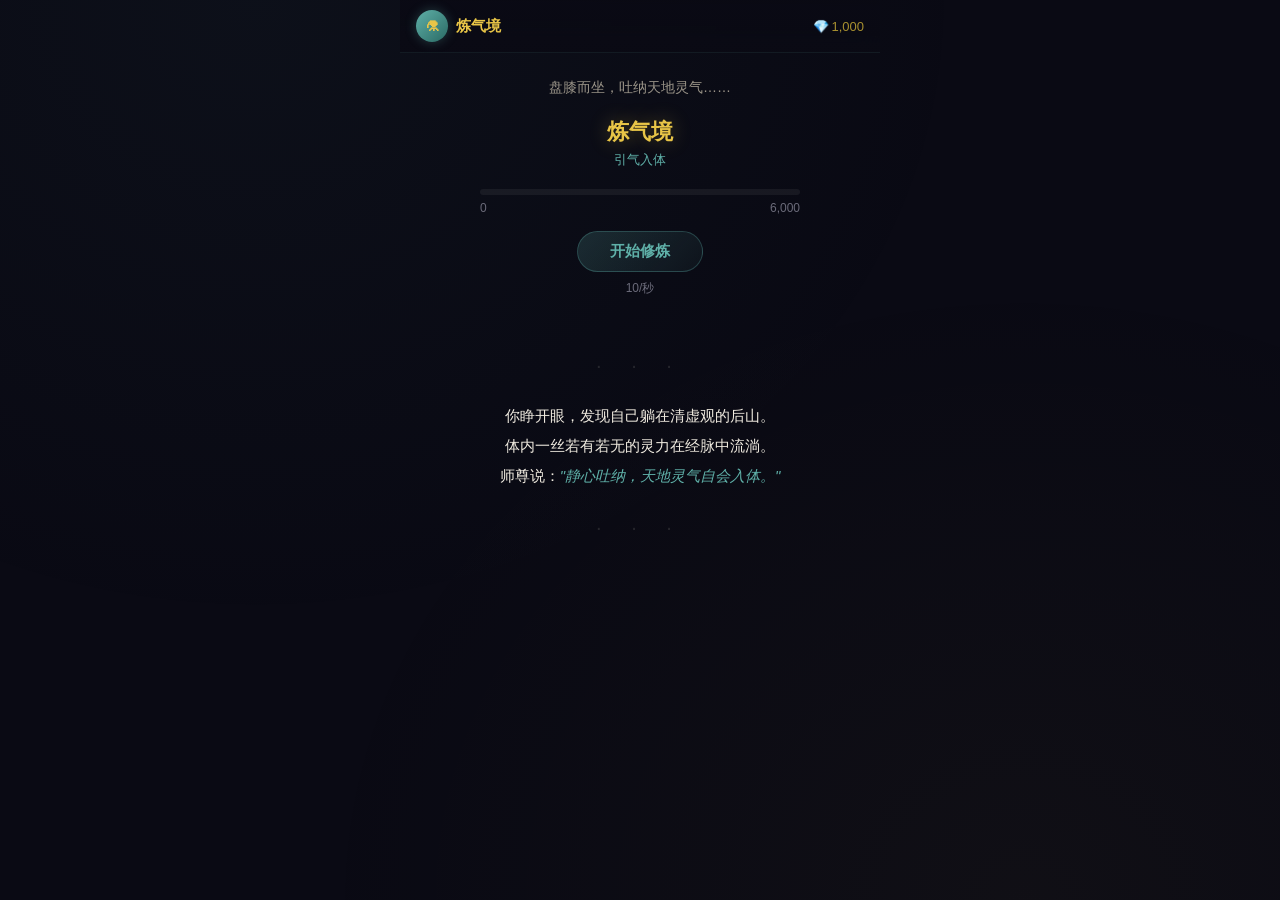
==== commit 982eef15: "默认首页改为一卷修仙滚动版" ====
--- a/index.html
+++ b/index.html
@@ -1,611 +1,853 @@
 <!DOCTYPE html>
 <html lang="zh-CN">
 <head>
-    <meta charset="UTF-8">
-    <meta name="viewport" content="width=device-width, initial-scale=1.0, user-scalable=no">
-    <meta name="theme-color" content="#0a0a1a">
-    <meta name="apple-mobile-web-app-capable" content="yes">
-    <meta name="apple-mobile-web-app-status-bar-style" content="black-translucent">
-    <title>修仙放置游戏 v1.1</title>
-    <link rel="manifest" href="manifest.json">
-    <link rel="icon" href="game_logo.png">
-    <link rel="stylesheet" href="css/base.css">
-    <link rel="stylesheet" href="css/layout.css">
-    <link rel="stylesheet" href="css/components.css">
-    <link rel="stylesheet" href="css/animations.css">
-    <link rel="stylesheet" href="css/responsive.css">
+<meta charset="UTF-8">
+<meta name="viewport" content="width=device-width,initial-scale=1,maximum-scale=1,user-scalable=no">
+<title>一卷修仙</title>
+<style>
+:root {
+    --void: #0a0a14;
+    --ink: #12122a;
+    --jade: #5fb0a8;
+    --gold: #e8c547;
+    --gold-dim: #a89030;
+    --paper: #f0ebe0;
+    --paper-dim: #9a9488;
+    --mist: #6b6b7a;
+    --red: #c0392b;
+    --card: rgba(18,18,42,0.85);
+    --fade-line: rgba(240,235,224,0.06);
+}
+* { margin:0; padding:0; box-sizing:border-box; }
+html { scroll-behavior:smooth; }
+body {
+    background: var(--void);
+    color: var(--paper);
+    font-family: 'STKaiti','KaiTi','楷体','Microsoft YaHei','微软雅黑',sans-serif;
+    min-height:100vh;
+    overflow-x:hidden;
+    user-select:none;
+    -webkit-user-select:none;
+    -webkit-tap-highlight-color:transparent;
+}
+body::before {
+    content:''; position:fixed; inset:0;
+    background:
+        radial-gradient(ellipse at 20% 0%, rgba(95,176,168,0.04) 0%, transparent 50%),
+        radial-gradient(ellipse at 80% 100%, rgba(232,197,71,0.03) 0%, transparent 50%);
+    pointer-events:none; z-index:0;
+}
+.app { max-width:480px; margin:0 auto; position:relative; z-index:1; }
+
+/* ===== 顶栏 ===== */
+.top-bar {
+    position:sticky; top:0; z-index:100;
+    display:flex; align-items:center; justify-content:space-between;
+    padding:10px 16px;
+    background:linear-gradient(180deg,rgba(10,10,20,0.96),rgba(10,10,20,0.88));
+    backdrop-filter:blur(12px); -webkit-backdrop-filter:blur(12px);
+    border-bottom:1px solid rgba(95,176,168,0.1);
+}
+.top-realm {
+    display:flex; align-items:center; gap:8px;
+    font-size:15px; font-weight:bold; color:var(--gold);
+}
+.top-realm .badge {
+    width:32px; height:32px; border-radius:50%;
+    background:linear-gradient(135deg,var(--jade),#2a6a64);
+    display:flex; align-items:center; justify-content:center;
+    font-size:16px; box-shadow:0 0 12px rgba(95,176,168,0.3);
+}
+.top-stones { font-size:13px; color:var(--gold-dim); }
+.top-stones .icon { margin-right:2px; }
+
+/* ===== 提示浮层 ===== */
+.toast {
+    position:fixed; top:60px; left:50%; transform:translateX(-50%) translateY(-20px);
+    background:rgba(232,197,71,0.15); color:var(--gold);
+    padding:6px 16px; border-radius:20px; font-size:13px;
+    border:1px solid rgba(232,197,71,0.25);
+    opacity:0; transition:all 0.4s; pointer-events:none; z-index:200;
+}
+.toast.show { opacity:1; transform:translateX(-50%) translateY(0); }
+.toast.error { background:rgba(192,57,43,0.15); color:var(--red); border-color:rgba(192,57,43,0.25); }
+
+/* ===== 主滚动区 ===== */
+.scroll { padding:0 0 120px; }
+
+/* ===== 叙事间隔 ===== */
+.narrative {
+    padding:28px 20px 20px; text-align:center;
+    font-size:15px; line-height:2; color:var(--paper-dim);
+    position:relative;
+}
+.narrative::before,.narrative::after {
+    content:'· · ·'; display:block; text-align:center;
+    color:rgba(240,235,224,0.12); font-size:20px; letter-spacing:12px;
+    margin-bottom:16px;
+}
+.narrative::after { margin-bottom:0; margin-top:16px; }
+.narrative.fresh { color:var(--paper); animation:fadeUp 0.8s ease; }
+
+/* ===== 修炼区 ===== */
+.cultivate-section {
+    padding:20px; text-align:center;
+}
+.cultivate-section .intro {
+    font-size:14px; color:var(--paper-dim); line-height:2;
+    margin-bottom:16px;
+}
+.realm-display {
+    display:inline-flex; flex-direction:column; align-items:center;
+    margin-bottom:20px;
+}
+.realm-display .name {
+    font-size:22px; font-weight:bold; color:var(--gold);
+    text-shadow:0 0 20px rgba(232,197,71,0.3);
+    margin-bottom:4px;
+}
+.realm-display .sub {
+    font-size:13px; color:var(--jade);
+}
+.progress-wrap {
+    width:100%; max-width:320px; margin:0 auto 16px;
+}
+.progress-bar {
+    height:6px; background:rgba(255,255,255,0.06);
+    border-radius:3px; overflow:hidden; margin-bottom:6px;
+}
+.progress-fill {
+    height:100%; border-radius:3px;
+    background:linear-gradient(90deg,var(--jade),var(--gold));
+    transition:width 0.3s;
+    box-shadow:0 0 8px rgba(95,176,168,0.4);
+}
+.progress-label {
+    display:flex; justify-content:space-between;
+    font-size:12px; color:var(--mist);
+}
+
+/* ===== 按钮 ===== */
+.btn {
+    display:inline-block; padding:10px 32px; border-radius:24px;
+    font-size:15px; font-family:inherit; font-weight:bold;
+    cursor:pointer; transition:all 0.3s;
+    border:1px solid transparent;
+    position:relative; overflow:hidden;
+}
+.btn-cultivate {
+    background:linear-gradient(135deg,rgba(95,176,168,0.2),rgba(95,176,168,0.05));
+    border-color:rgba(95,176,168,0.3); color:var(--jade);
+}
+.btn-cultivate:hover { border-color:var(--jade); box-shadow:0 0 20px rgba(95,176,168,0.2); }
+.btn-cultivate.active {
+    background:linear-gradient(135deg,var(--jade),#2a6a64);
+    color:#fff; border-color:var(--jade);
+    animation:pulse 2s infinite;
+}
+.btn-breakthrough {
+    background:linear-gradient(135deg,rgba(232,197,71,0.25),rgba(232,197,71,0.08));
+    border-color:rgba(232,197,71,0.35); color:var(--gold);
+    font-size:18px; padding:14px 48px; letter-spacing:4px;
+}
+.btn-breakthrough:hover { border-color:var(--gold); box-shadow:0 0 30px rgba(232,197,71,0.25); }
+.btn-sm {
+    padding:6px 16px; font-size:13px; border-radius:16px;
+}
+.btn-buy {
+    background:rgba(232,197,71,0.12); border-color:rgba(232,197,71,0.25); color:var(--gold-dim);
+}
+.btn-buy:hover { border-color:var(--gold); color:var(--gold); }
+.btn-learn {
+    background:rgba(95,176,168,0.12); border-color:rgba(95,176,168,0.25); color:var(--jade);
+}
+.btn-learn:hover { border-color:var(--jade); }
+.btn-owned { opacity:0.4; cursor:default; }
+.btn-choice {
+    background:rgba(95,176,168,0.1); border-color:rgba(95,176,168,0.2); color:var(--paper);
+    width:100%; text-align:left; padding:12px 16px; border-radius:12px; margin-bottom:6px;
+}
+.btn-choice:hover { border-color:var(--jade); background:rgba(95,176,168,0.15); }
+
+/* ===== 系统卡片 ===== */
+.system-section {
+    margin:16px 16px 24px;
+    background:var(--card);
+    border:1px solid rgba(95,176,168,0.08);
+    border-radius:16px;
+    padding:20px;
+    backdrop-filter:blur(8px);
+    display:none;
+}
+.system-section.unlocked { display:block; animation:fadeUp 0.5s ease; }
+.system-section .section-title {
+    font-size:16px; font-weight:bold; color:var(--gold);
+    margin-bottom:16px; display:flex; align-items:center; gap:8px;
+}
+.system-section .section-title::before { content:'✦'; color:var(--gold); font-size:14px; }
+
+/* 功法卡片 */
+.skill-card {
+    display:flex; align-items:center; justify-content:space-between;
+    padding:12px; margin-bottom:8px;
+    background:rgba(255,255,255,0.03); border-radius:10px;
+    border:1px solid rgba(255,255,255,0.04);
+}
+.skill-card:last-child { margin-bottom:0; }
+.skill-info { flex:1; }
+.skill-info .name { font-size:14px; color:var(--paper); margin-bottom:2px; }
+.skill-info .name .grade { font-size:12px; margin-left:6px; }
+.skill-info .name .grade.earth { color:#7b5ea7; }
+.skill-info .name .grade.spirit { color:#5fb0a8; }
+.skill-info .name .grade.sky { color:var(--gold); }
+.skill-info .desc { font-size:12px; color:var(--mist); }
+.skill-cost { font-size:12px; color:var(--gold-dim); margin-right:8px; flex-shrink:0; }
+
+/* 丹药卡片 */
+.pill-card {
+    display:flex; align-items:center; justify-content:space-between;
+    padding:10px 12px; margin-bottom:6px;
+    background:rgba(255,255,255,0.03); border-radius:10px;
+    border:1px solid rgba(255,255,255,0.04);
+}
+.pill-card:last-child { margin-bottom:0; }
+.pill-info .name { font-size:13px; color:var(--paper); }
+.pill-info .effect { font-size:12px; color:var(--mist); }
+.pill-cost { font-size:12px; color:var(--gold-dim); margin-right:8px; }
+.pill-qty { font-size:12px; color:var(--jade); margin-right:8px; }
+
+/* 商店物品 */
+.shop-card {
+    display:flex; align-items:center; justify-content:space-between;
+    padding:10px 12px; margin-bottom:6px;
+    background:rgba(255,255,255,0.03); border-radius:10px;
+    border:1px solid rgba(255,255,255,0.04);
+}
+.shop-card:last-child { margin-bottom:0; }
+
+/* 奇遇卡片 */
+.encounter-card {
+    margin:24px 16px; padding:20px;
+    background:linear-gradient(135deg,rgba(232,197,71,0.05),rgba(95,176,168,0.05));
+    border:1px solid rgba(232,197,71,0.15); border-radius:16px;
+    animation:slideIn 0.5s ease;
+}
+.encounter-card .enc-title {
+    font-size:15px; font-weight:bold; color:var(--gold); margin-bottom:10px;
+}
+.encounter-card .enc-desc {
+    font-size:13px; color:var(--paper-dim); line-height:1.8; margin-bottom:14px;
+}
+.encounter-card .enc-resolved {
+    color:var(--mist); font-style:italic;
+}
+
+/* 突破区 */
+.breakthrough-zone {
+    margin:24px 16px; padding:24px;
+    background:linear-gradient(135deg,rgba(232,197,71,0.08),rgba(255,165,0,0.04));
+    border:2px solid rgba(232,197,71,0.3); border-radius:20px;
+    text-align:center;
+    display:none; animation:fadeUp 0.5s ease;
+}
+.breakthrough-zone.ready { display:block; }
+.breakthrough-zone .bt-arrow { font-size:24px; color:var(--gold-dim); margin:8px 0; }
+.breakthrough-zone .bt-rate { font-size:13px; color:var(--mist); margin:12px 0; }
+
+/* 底部占位 */
+.bottom-pad { height:80px; }
+
+/* ===== 动画 ===== */
+@keyframes fadeUp {
+    from { opacity:0; transform:translateY(16px); }
+    to { opacity:1; transform:translateY(0); }
+}
+@keyframes slideIn {
+    from { opacity:0; transform:translateX(-20px); }
+    to { opacity:1; transform:translateX(0); }
+}
+@keyframes pulse {
+    0%,100% { box-shadow:0 0 8px rgba(95,176,168,0.3); }
+    50% { box-shadow:0 0 20px rgba(95,176,168,0.6); }
+}
+@keyframes breakthroughFlash {
+    0% { box-shadow:0 0 0 rgba(232,197,71,0); }
+    50% { box-shadow:0 0 60px rgba(232,197,71,0.6),0 0 120px rgba(255,165,0,0.3); }
+    100% { box-shadow:0 0 0 rgba(232,197,71,0); }
+}
+.breakthrough-success { animation:breakthroughFlash 1.5s ease; }
+
+/* 响应式 */
+@media (max-width:400px) {
+    .system-section { margin:10px 10px 18px; padding:14px; }
+    .encounter-card { margin:18px 10px; padding:16px; }
+    .cultivate-section { padding:16px 12px; }
+}
+</style>
 </head>
 <body>
-    <div class="game-container">
-        <!-- 标签栏 -->
-        <div class="tabs">
-            <div class="tab active" onclick="switchTab('main')">修炼</div>
-            <div class="tab" onclick="switchTab('skills')">功法</div>
-            <div class="tab" onclick="switchTab('pills')">丹药</div>
-            <div class="tab" onclick="switchTab('shop')">商店</div>
-            <div class="tab" onclick="switchTab('encounter')">奇遇</div>
-            <div class="tab" onclick="switchTab('achievements')">🏆</div>
-            <div class="tab" onclick="switchTab('sect')">宗门</div>
-            <div class="tab" onclick="switchTab('artifact')">法宝</div>
-            <div class="tab" onclick="switchTab('beast')">灵兽</div>
-            <div class="tab" onclick="switchTab('cave')">洞府</div>
-            <div class="tab" onclick="switchTab('story')">剧情</div>
-            <div class="tab" onclick="switchTab('cloud')">☁️</div>
+<div class="app">
+    <!-- 顶栏 -->
+    <div class="top-bar">
+        <div class="top-realm">
+            <div class="badge" id="topBadge">⚗</div>
+            <span id="topRealm">炼气境</span>
         </div>
-
-        <!-- 主界面 -->
-        <div id="main-tab" class="tab-content active">
-            <div class="header">
-                <h1 class="title">修仙放置游戏</h1>
-                <div class="realm-badge" id="realmBadge">炼气境</div>
+        <div class="top-stones"><span class="icon">💎</span><span id="topStones">0</span></div>
+    </div>
+
+    <!-- 提示 -->
+    <div class="toast" id="toast"></div>
+
+    <!-- 主滚动 -->
+    <div class="scroll" id="scroll">
+
+        <!-- 修炼区 -->
+        <div class="cultivate-section" id="cultivateSection">
+            <div class="intro" id="introText">盘膝而坐，吐纳天地灵气……</div>
+            <div class="realm-display">
+                <div class="name" id="realmName">炼气境</div>
+                <div class="sub" id="subLevelText">第一层</div>
             </div>
-
-            <!-- 太极丹田图 -->
-            <div class="taiji-section">
-                <div class="taiji-container" id="taijiContainer">
-                    <svg class="taiji-ring-svg" width="180" height="180" viewBox="0 0 180 180">
-                        <!-- 背景圆环 -->
-                        <circle cx="90" cy="90" r="80" fill="none" stroke="rgba(95,176,168,0.1)" stroke-width="4"/>
-                        <!-- 进度圆环 -->
-                        <circle id="taijiRing" cx="90" cy="90" r="80" fill="none" 
-                            stroke="url(#taijiGradient)" stroke-width="4" 
-                            stroke-linecap="round"
-                            stroke-dasharray="502.65"
-                            stroke-dashoffset="502.65"
-                            transform="rotate(-90 90 90)"/>
-                        <defs>
-                            <linearGradient id="taijiGradient" x1="0%" y1="0%" x2="100%" y2="100%">
-                                <stop offset="0%" stop-color="#5fb0a8"/>
-                                <stop offset="50%" stop-color="#7b5ea7"/>
-                                <stop offset="100%" stop-color="#e8c547"/>
-                            </linearGradient>
-                        </defs>
-                    </svg>
-                    <!-- SVG太极图 -->
-                    <svg class="taiji-svg" viewBox="0 0 100 100" xmlns="http://www.w3.org/2000/svg">
-                        <defs>
-                            <clipPath id="taijiClip">
-                                <circle cx="50" cy="50" r="48"/>
-                            </clipPath>
-                        </defs>
-                        <g clip-path="url(#taijiClip)">
-                            <!-- 白色背景（阳） -->
-                            <rect x="0" y="0" width="100" height="100" fill="#e8f0f0"/>
-                            <!-- 黑色半圆（阴） -->
-                            <path d="M 50,2 A 48,48 0 0,1 50,98 A 24,24 0 0,1 50,50 A 24,24 0 0,0 50,2 Z" fill="#0a0a1a"/>
-                            <!-- 白色小圆（阳中阴） -->
-                            <circle cx="50" cy="26" r="24" fill="#e8f0f0"/>
-                            <!-- 黑色小圆（阴中阳） -->
-                            <circle cx="50" cy="74" r="24" fill="#0a0a1a"/>
-                            <!-- 阳中黑点 -->
-                            <circle cx="50" cy="26" r="8" fill="#0a0a1a"/>
-                            <!-- 阴中白点 -->
-                            <circle cx="50" cy="74" r="8" fill="#e8f0f0"/>
-                        </g>
-                        <!-- 外圈 -->
-                        <circle cx="50" cy="50" r="48" fill="none" stroke="rgba(232,197,71,0.4)" stroke-width="1"/>
-                    </svg>
-                </div>
-                <div class="taiji-percent" id="taijiPercent">0%</div>
-                <div class="realm-name-display" id="realmNameDisplay">炼气1层</div>
-                <div class="cultivation-num" id="cultivationNum">0 / 1,000</div>
-            </div>
-
-            <div class="stats-grid">
-                <div class="stat-card">
-                    <div class="stat-label">修为</div>
-                    <div class="stat-value gold" id="cultivationValue">0</div>
-                </div>
-                <div class="stat-card">
-                    <div class="stat-label">灵气</div>
-                    <div class="stat-value blue" id="spiritValue">100</div>
-                </div>
-                <div class="stat-card">
-                    <div class="stat-label">资质</div>
-                    <div class="stat-value green" id="talentValue">1.0</div>
-                </div>
-                <div class="stat-card">
-                    <div class="stat-label">悟性</div>
-                    <div class="stat-value purple" id="comprehensionValue">1.0</div>
+            <div class="progress-wrap">
+                <div class="progress-bar"><div class="progress-fill" id="progressFill" style="width:0%"></div></div>
+                <div class="progress-label">
+                    <span id="progressCurrent">0</span>
+                    <span id="progressTarget">1,000</span>
                 </div>
             </div>
-
-            <div class="progress-section">
-                <div class="progress-header">
-                    <span>修为进度</span>
-                    <span id="progressText">0 / 1,000</span>
+            <button class="btn btn-cultivate" id="btnCultivate" onclick="toggleCultivate()">开始修炼</button>
+            <div style="font-size:12px;color:var(--mist);margin-top:8px;" id="speedDisplay">10/秒</div>
+        </div>
+
+        <!-- 突破区 -->
+        <div class="breakthrough-zone" id="breakthroughZone">
+            <div style="font-size:16px;color:var(--gold);font-weight:bold;" id="btFrom">炼气境</div>
+            <div class="bt-arrow">↓ 突破 ↓</div>
+            <div style="font-size:18px;color:var(--gold);font-weight:bold;" id="btTo">筑基境</div>
+            <div class="bt-rate">成功率 <span id="btRate" style="color:var(--jade);font-weight:bold;">75%</span></div>
+            <button class="btn btn-breakthrough" onclick="attemptBreakthrough()">冲 击 境 界</button>
+        </div>
+
+        <!-- 叙事间隔（动态插入） -->
+        <div id="narrativeZone"></div>
+
+        <!-- 功法区 -->
+        <div class="system-section" id="skillsSection">
+            <div class="section-title">功法阁</div>
+            <div id="skillsList"></div>
+        </div>
+
+        <!-- 丹药区 -->
+        <div class="system-section" id="pillsSection">
+            <div class="section-title">炼丹房</div>
+            <div id="pillsList"></div>
+        </div>
+
+        <!-- 商店区 -->
+        <div class="system-section" id="shopSection">
+            <div class="section-title">灵宝阁</div>
+            <div id="shopList"></div>
+        </div>
+
+        <!-- 奇遇动态插入点 -->
+        <div id="encounterZone"></div>
+
+        <div class="bottom-pad"></div>
+    </div>
+</div>
+
+<script>
+// ==================== 游戏数据 ====================
+const REALMS = [
+    { id:1, name:'炼气境', short:'炼气', subNames:['引气入体','灵气运转','内视周天','气贯百骸','丹田初开','灵气化雾','神念初成','内外合一','炼气圆满'], cult:[0,100,250,500,900,1500,2500,4000,6000], speed:1.0, slots:1, btRate:85 },
+    { id:2, name:'筑基境', short:'筑基', subNames:['灵力凝液','经脉重塑','神识开辟','真元初生','道基稳固','神念如丝','百脉贯通','灵力汹涌','筑基圆满'], cult:[6000,7500,9500,12000,15500,20000,26000,34000,44000], speed:1.5, slots:2, btRate:75 },
+    { id:3, name:'金丹境', short:'金丹', subNames:['丹胚凝结','心火煅丹','金纹浮现','灵丹旋转','丹气外放','神通初显','丹成九转','七彩丹霞','金丹圆满'], cult:[44000,55000,69000,86000,107000,133000,165000,205000,255000], speed:2.0, slots:3, btRate:65 },
+    { id:4, name:'元婴境', short:'元婴', subNames:['神识化婴','元婴初啼','灵婴成长','元婴出窍','神游太虚','元婴御剑','灵婴通玄','天劫感应','元婴圆满'], cult:[255000,310000,380000,470000,580000,720000,890000,1100000,1360000], speed:3.0, slots:4, btRate:55 },
+    { id:5, name:'化神境', short:'化神', subNames:['法则初悟','分魂炼神','神域雏形','万法归宗','天人感应','神念化界','因果初窥','道心通明','化神圆满'], cult:[1360000,1650000,2000000,2420000,2930000,3550000,4300000,5200000,6300000], speed:5.0, slots:5, btRate:45 },
+];
+
+const SKILL_GRADES = { earth:'地品', spirit:'灵品', sky:'天品' };
+const SKILL_GRADE_COLORS = { earth:'earth', spirit:'spirit', sky:'sky' };
+
+const SKILLS = [
+    { id:1, name:'归元吐纳术', grade:'earth', realm:2, cost:500,  desc:'吐纳效率+10%',    effect:{speedBonus:0.1} },
+    { id:2, name:'星辰引气诀', grade:'earth', realm:2, cost:800,  desc:'夜间修炼速度+20%', effect:{speedBonus:0.15} },
+    { id:3, name:'青木长生功', grade:'spirit', realm:2, cost:2000, desc:'修炼速度+25%',    effect:{speedBonus:0.25} },
+    { id:4, name:'太乙真经',   grade:'spirit', realm:3, cost:5000, desc:'修炼速度+35%',    effect:{speedBonus:0.35} },
+    { id:5, name:'五雷正法',   grade:'spirit', realm:3, cost:3000, desc:'突破成功率+10%',  effect:{btBonus:0.10} },
+    { id:6, name:'九天玄功',   grade:'sky',    realm:4, cost:12000,desc:'修炼速度+50%',    effect:{speedBonus:0.50} },
+    { id:7, name:'混沌吞天诀', grade:'sky',    realm:5, cost:30000,desc:'修炼速度+80%',    effect:{speedBonus:0.80} },
+];
+
+const RECIPES = [
+    { id:1, name:'聚气散',  realm:3, cost:200,  desc:'瞬间获得500修为', effect:{cultivation:500} },
+    { id:2, name:'凝神丹',  realm:3, cost:400,  desc:'修炼速度翻倍(30秒)', effect:{speedBoost:2, duration:30} },
+    { id:3, name:'筑基丹',  realm:3, cost:1000, desc:'突破成功率+20%',     effect:{btBonus:0.20} },
+    { id:4, name:'升婴丹',  realm:4, cost:3000, desc:'突破成功率+30%',     effect:{btBonus:0.30} },
+];
+
+const STORE_ITEMS = [
+    { id:1, name:'灵草',     realm:3, cost:150,  desc:'炼丹材料' },
+    { id:2, name:'玄铁',     realm:3, cost:300,  desc:'炼制法器' },
+    { id:3, name:'悟道茶',   realm:4, cost:2000, desc:'修为+2000' },
+    { id:4, name:'灵石碎块', realm:3, cost:500,  desc:'获得1000灵石', effect:{stones:1000} },
+];
+
+const ENCOUNTERS = [
+    { desc:'路遇一位白须老者，他打量你片刻，微微一笑。', choices:[
+        { text:'上前请教', result:'老者传授了你一段口诀，修为大增！', effect:{cultivation:500} },
+        { text:'拱手作别', result:'老者飘然远去，留下一个储物袋。',  effect:{stones:300} },
+    ]},
+    { desc:'前方山谷间隐隐有宝光闪烁，似乎有灵物出世。', choices:[
+        { text:'前往探查', result:'你发现了一株千年灵芝！', effect:{cultivation:800} },
+        { text:'绕道而行', result:'安全通过，但总觉得错过了什么。', effect:{stones:100} },
+    ]},
+    { desc:'一只受伤的灵狐拦住了去路，哀求地望着你。', choices:[
+        { text:'出手救治', result:'灵狐感激涕零，引你找到一处灵脉。', effect:{cultivation:1000} },
+        { text:'置之不理', result:'灵狐哀鸣一声消失在丛林中。', effect:{} },
+    ]},
+    { desc:'天边乌云汇聚，雷声隐隐，似有人在此渡劫。', choices:[
+        { text:'远观感悟', result:'观摩雷劫让你对天道有了新的体悟。', effect:{cultivation:600} },
+        { text:'速速远离', result:'你安全离开，顺手捡到一块雷击木。', effect:{stones:500} },
+    ]},
+];
+
+// ==================== 玩家状态 ====================
+let player = {
+    realm: 1,
+    subLevel: 1,
+    cultivation: 0,
+    spiritStones: 1000,
+    skills: [],
+    pills: {},
+    autoCultivating: false,
+    encounterTimer: 0,
+    speedBoost: { active:false, multiplier:1, endTime:0 },
+    btBoosts: [],
+};
+
+// ==================== 存档 ====================
+function save() {
+    localStorage.setItem('scroll_cultivation', JSON.stringify(player));
+}
+function load() {
+    const raw = localStorage.getItem('scroll_cultivation');
+    if (raw) {
+        try {
+            const saved = JSON.parse(raw);
+            player = { ...player, ...saved };
+        } catch(e) {}
+    }
+}
+
+// ==================== 工具 ====================
+function fmt(n) {
+    if (n >= 1e8) return (n/1e8).toFixed(1)+'亿';
+    if (n >= 1e4) return (n/1e4).toFixed(1)+'万';
+    return Math.floor(n).toLocaleString();
+}
+function getRealm() { return REALMS[player.realm - 1]; }
+function getSubCult(realmIdx, subIdx) {
+    const r = REALMS[realmIdx];
+    return r.cult[Math.min(subIdx, 8)] || r.cult[8];
+}
+function getTotalSpeedBonuses() {
+    let bonus = 0;
+    player.skills.forEach(sid => {
+        const sk = SKILLS.find(s => s.id === sid);
+        if (sk && sk.effect.speedBonus) bonus += sk.effect.speedBonus;
+    });
+    return bonus;
+}
+function getCultivationGain() {
+    const realm = getRealm();
+    let base = 10 * realm.speed;
+    base *= (1 + getTotalSpeedBonuses());
+    if (player.speedBoost.active && Date.now() < player.speedBoost.endTime) {
+        base *= player.speedBoost.multiplier;
+    }
+    return Math.floor(base);
+}
+function getBtRate() {
+    const realm = getRealm();
+    let rate = realm.btRate / 100;
+    player.skills.forEach(sid => {
+        const sk = SKILLS.find(s => s.id === sid);
+        if (sk && sk.effect.btBonus) rate += sk.effect.btBonus;
+    });
+    player.btBoosts.forEach(b => rate += b);
+    return Math.min(0.95, rate);
+}
+
+// ==================== 渲染 ====================
+function updateTopBar() {
+    const realm = getRealm();
+    document.getElementById('topRealm').textContent = realm.name;
+    document.getElementById('topBadge').textContent = ['⚗','🔮','💎','👁','🌟'][Math.min(player.realm-1, 4)];
+    document.getElementById('topStones').textContent = fmt(player.spiritStones);
+}
+function updateCultivateSection() {
+    const realm = getRealm();
+    const subIdx = player.subLevel - 1;
+    document.getElementById('realmName').textContent = realm.name;
+    document.getElementById('subLevelText').textContent = realm.subNames[subIdx] || `第${player.subLevel}层`;
+    document.getElementById('speedDisplay').textContent = getCultivationGain() + '/秒';
+
+    const currentTarget = getSubCult(player.realm - 1, subIdx);
+    const prevTarget = subIdx > 0 ? getSubCult(player.realm - 1, subIdx - 1) : 0;
+    const range = currentTarget - prevTarget;
+    const progress = range > 0 ? Math.min(100, ((player.cultivation - prevTarget) / range) * 100) : 0;
+
+    document.getElementById('progressFill').style.width = progress + '%';
+    document.getElementById('progressCurrent').textContent = fmt(player.cultivation);
+    document.getElementById('progressTarget').textContent = fmt(currentTarget);
+
+    // 突破按钮
+    const btn = document.getElementById('btnCultivate');
+    if (player.autoCultivating) {
+        btn.textContent = '修炼中…';
+        btn.classList.add('active');
+    } else {
+        btn.textContent = '开始修炼';
+        btn.classList.remove('active');
+    }
+
+    // 突破区
+    const btZone = document.getElementById('breakthroughZone');
+    if (player.subLevel >= 10 && player.realm < REALMS.length) {
+        btZone.classList.add('ready');
+        const nextRealm = REALMS[player.realm];
+        document.getElementById('btFrom').textContent = realm.name;
+        document.getElementById('btTo').textContent = nextRealm.name;
+        document.getElementById('btRate').textContent = Math.floor(getBtRate() * 100) + '%';
+    } else {
+        btZone.classList.remove('ready');
+    }
+}
+function renderSkills() {
+    const container = document.getElementById('skillsList');
+    const realm = getRealm();
+    let html = '';
+    const available = SKILLS.filter(s => s.realm <= player.realm);
+    if (available.length === 0) {
+        html = '<div style="text-align:center;color:var(--mist);padding:16px;">暂无可用功法</div>';
+    } else {
+        available.forEach(sk => {
+            const owned = player.skills.includes(sk.id);
+            html += `<div class="skill-card">
+                <div class="skill-info">
+                    <div class="name">${sk.name}<span class="grade ${SKILL_GRADE_COLORS[sk.grade]}">${SKILL_GRADES[sk.grade]}</span></div>
+                    <div class="desc">${sk.desc}</div>
                 </div>
-                <div class="progress-bar">
-                    <div class="progress-fill" id="progressFill" style="width: 0%"></div>
-                    <div class="progress-text" id="progressPercent">0%</div>
+                ${owned
+                    ? '<span class="skill-cost" style="color:var(--jade);">已习得</span>'
+                    : `<span class="skill-cost">💎${fmt(sk.cost)}</span><button class="btn btn-sm btn-learn" onclick="learnSkill(${sk.id})">参悟</button>`
+                }
+            </div>`;
+        });
+    }
+    container.innerHTML = html;
+}
+function renderPills() {
+    const container = document.getElementById('pillsList');
+    let html = '';
+    const available = RECIPES.filter(r => r.realm <= player.realm);
+    if (available.length === 0) {
+        html = '<div style="text-align:center;color:var(--mist);padding:16px;">丹炉冷清，暂无可炼之丹</div>';
+    } else {
+        available.forEach(r => {
+            const qty = player.pills[r.id] || 0;
+            html += `<div class="pill-card">
+                <div class="pill-info">
+                    <div class="name">${r.name}</div>
+                    <div class="effect">${r.desc}</div>
                 </div>
+                <span class="pill-qty">×${qty}</span>
+                <span class="pill-cost">💎${fmt(r.cost)}</span>
+                <button class="btn btn-sm btn-learn" onclick="concoctPill(${r.id})">炼制</button>
+            </div>`;
+        });
+    }
+    if (Object.values(player.pills).some(v => v > 0)) {
+        html += '<div style="margin-top:12px;font-size:12px;color:var(--mist);">点击使用：</div>';
+        for (const [id, qty] of Object.entries(player.pills)) {
+            if (qty <= 0) continue;
+            const r = RECIPES.find(r => r.id === parseInt(id));
+            if (!r) continue;
+            html += `<div class="pill-card" style="margin-top:4px;">
+                <div class="pill-info"><div class="name">${r.name} ×${qty}</div></div>
+                <button class="btn btn-sm btn-buy" onclick="usePill(${r.id})">使用</button>
+            </div>`;
+        }
+    }
+    container.innerHTML = html;
+}
+function renderShop() {
+    const container = document.getElementById('shopList');
+    let html = '';
+    const available = STORE_ITEMS.filter(item => item.realm <= player.realm);
+    available.forEach(item => {
+        html += `<div class="shop-card">
+            <div class="pill-info">
+                <div class="name">${item.name}</div>
+                <div class="effect">${item.desc}</div>
             </div>
-
-            <div class="action-buttons">
-                <button class="btn btn-cultivate" id="cultivateBtn" onclick="manualCultivate()">
-                    📿 修炼
-                </button>
-                <button class="btn btn-breakthrough" id="breakthroughBtn" onclick="attemptBreakthrough()" disabled>
-                    ⚡ 突破
-                </button>
-            </div>
-
-            <!-- 自动修炼开关 + 静音 + 分享 -->
-            <div class="action-bar">
-                <div class="auto-cultivate-toggle">
-                    <span style="font-size:13px;color:var(--text-secondary);">自动修炼</span>
-                    <div class="toggle-switch" id="autoToggle" onclick="toggleAutoCultivate()"></div>
-                </div>
-                <button class="icon-btn" id="muteBtn" onclick="toggleMute()" title="静音">🔊</button>
-                <button class="icon-btn" onclick="shareResult()" title="分享">📤</button>
-            </div>
-
-            <div class="info-section">
-                <div class="info-title">
-                    <span>修炼信息</span>
-                </div>
-                <div class="info-grid">
-                    <div class="info-item">
-                        <span>修炼速度:</span>
-                        <span id="cultivationSpeed">5/秒</span>
-                    </div>
-                    <div class="info-item">
-                        <span>灵气恢复:</span>
-                        <span id="spiritRecovery">5/秒</span>
-                    </div>
-                    <div class="info-item">
-                        <span>灵石:</span>
-                        <span id="spiritStones">0</span>
-                    </div>
-                    <div class="info-item">
-                        <span>道心:</span>
-                        <span id="daoHeart">+0%</span>
-                    </div>
-                </div>
-            </div>
-
-            <div class="message" id="messageBox">
-                修炼中...灵气自动恢复,修为自动增长。
-            </div>
-
-            <!-- 存档管理 -->
-            <div class="info-section" style="margin-top: 16px;">
-                <div class="info-title">
-                    <span>💾 存档管理</span>
-                </div>
-                <div style="display: flex; gap: 10px;">
-                    <button class="btn btn-cultivate" onclick="exportSave()" style="flex:1; padding: 12px; font-size: 14px;">
-                        📤 导出存档
-                    </button>
-                    <button class="btn btn-breakthrough" onclick="importSave()" style="flex:1; padding: 12px; font-size: 14px;">
-                        📥 导入存档
-                    </button>
-                </div>
-                <div style="font-size: 11px; color: var(--text-secondary); margin-top: 8px; text-align: center;">
-                    💡 导出后保存在本地，换设备可用导入恢复
-                </div>
-            </div>
-        </div>
-
-        <!-- 功法界面 -->
-        <div id="skills-tab" class="tab-content">
-            <div class="header">
-                <h2 class="title" style="font-size: 24px;">功法阁</h2>
-                <p style="font-size: 14px; color: var(--text-secondary);">当前槽位: <span id="skillSlots">0/3</span></p>
-                <p style="font-size: 11px; color: var(--text-secondary); margin-top: 4px;">
-                    凡品(白) → 灵品(绿) → 玄品(蓝) → 地品(紫) → 天品(金)
-                </p>
-            </div>
-            <div class="skills-section" id="skillsList"></div>
-        </div>
-
-        <!-- 丹药界面 -->
-        <div id="pills-tab" class="tab-content">
-            <div class="header">
-                <h2 class="title" style="font-size: 24px;">丹药阁</h2>
-                <p style="font-size: 14px; color: var(--text-secondary);">炼制丹药,品质决定效果</p>
-            </div>
-            <div class="pills-section" id="pillsList"></div>
-        </div>
-
-        <!-- 商店界面 -->
-        <div id="shop-tab" class="tab-content">
-            <div class="header">
-                <h2 class="title" style="font-size: 24px;">灵石商店</h2>
-                <p style="font-size: 14px; color: var(--text-secondary);">灵石: <span id="shopSpiritStones">0</span></p>
-            </div>
-            <div class="shop-section" id="shopList"></div>
-        </div>
-
-        <!-- 奇遇界面 -->
-        <div id="encounter-tab" class="tab-content">
-            <div class="header">
-                <h2 class="title" style="font-size: 24px;">奇遇录</h2>
-                <p style="font-size: 14px; color: var(--text-secondary);">触发次数: <span id="totalEncounters">0</span></p>
-            </div>
-
-            <div class="info-section">
-                <div class="info-title">奇遇说明</div>
-                <p style="font-size: 13px; color: var(--text-secondary); line-height: 1.6;">
-                    修炼过程中可能触发各种奇遇事件,获得机缘、遇到仙人、发现宝物或遭遇灾难。部分奇遇需要做出选择,不同选择有不同风险和奖励。境界越高,触发概率越大。
-                </p>
-            </div>
-
-            <div class="info-section">
-                <div class="info-title">最近奇遇</div>
-                <div id="recentEncounters" style="font-size: 13px; max-height: 200px; overflow-y: auto;">
-                    暂无奇遇记录
-                </div>
-            </div>
-
-            <div class="info-section">
-                <h3 style="font-size: 16px; margin-bottom: 12px;">奇遇类型</h3>
-                <div style="display: grid; gap: 8px; font-size: 13px;">
-                    <div style="color: #e8c547;">🌟 机缘 - 重大增益</div>
-                    <div style="color: #7b5ea7;">✨ 遇仙 - 中等增益</div>
-                    <div style="color: #5fb0a8;">💎 寻宝 - 小幅增益</div>
-                    <div style="color: #5fb0a8;">🧘 历练 - 考验类</div>
-                    <div style="color: #c0392b;">👹 灾难 - 负面效果</div>
-                </div>
-            </div>
-
-            <div class="info-section">
-                <div class="info-title">奇遇统计</div>
-                <div id="encounterStats" style="font-size: 13px;">
-                    <div style="display: grid; grid-template-columns: repeat(2, 1fr); gap: 8px;">
-                        <div>🌟 机缘: <span id="stat_opportunity">0</span></div>
-                        <div>✨ 遇仙: <span id="stat_immortal">0</span></div>
-                        <div>💎 寻宝: <span id="stat_treasure">0</span></div>
-                        <div>🧘 历练: <span id="stat_trial">0</span></div>
-                        <div>👹 灾难: <span id="stat_disaster">0</span></div>
-                    </div>
-                </div>
-            </div>
-        </div>
-
-        <!-- 成就界面 -->
-        <div id="achievements-tab" class="tab-content">
-            <div class="header">
-                <h2 class="title" style="font-size: 24px;">🏆 成就墙</h2>
-            </div>
-            <div id="achievementsList" class="achievements-container"></div>
-        </div>
-
-        <!-- 宗门界面 -->
-        <div id="sect-tab" class="tab-content">
-            <div class="header">
-                <h2 class="title" style="font-size: 24px;">🏛️ 宗门系统</h2>
-            </div>
-            <div id="sectInfo" style="display: none;">
-                <div class="info-section">
-                    <div class="info-title">我的宗门</div>
-                    <div style="text-align: center; margin-bottom: 12px;">
-                        <div id="sectName" style="font-size: 20px; color: var(--gold); margin-bottom: 8px;">-</div>
-                        <div style="font-size: 12px; color: var(--text-secondary);">
-                            宗门成员: <span id="sectMembers">0</span> | 
-                            宗门等级: <span id="sectLevel">1</span>
-                        </div>
-                    </div>
-                    <div style="margin-bottom: 8px;">
-                        <div style="display: flex; justify-content: space-between; font-size: 12px; margin-bottom: 4px;">
-                            <span>宗门贡献</span>
-                            <span><span id="sectContrib">0</span> / <span id="sectContribNeed">1000</span></span>
-                        </div>
-                        <div class="progress-bar" style="height: 8px;">
-                            <div id="sectContribBar" class="progress-fill" style="width: 0%;"></div>
-                        </div>
-                    </div>
-                </div>
-                <div class="info-section">
-                    <div class="info-title">宗门商店</div>
-                    <div id="sectShopList" class="shop-section"></div>
-                </div>
-                <div class="info-section">
-                    <div class="info-title">每日任务</div>
-                    <div id="sectDailyTasks">
-                        <div class="info-title" style="font-size: 12px; color: var(--text-secondary);">
-                            任务每日0点重置 | 剩余次数: <span id="dailyTaskRemain">3</span>
-                        </div>
-                    </div>
-                </div>
-                <div style="text-align: center; margin-top: 16px;">
-                    <button class="btn btn-secondary" onclick="leaveSect()" style="padding: 8px 16px; font-size: 12px;">
-                        离开宗门
-                    </button>
-                </div>
-            </div>
-            <div id="sectNoSect">
-                <div class="info-section">
-                    <div class="info-title">宗门列表</div>
-                    <div id="sectList" class="shop-section"></div>
-                </div>
-                <div class="info-section">
-                    <div class="info-title">创建宗门</div>
-                    <p style="font-size: 13px; color: var(--text-secondary); margin-bottom: 12px;">
-                        消耗 <span style="color: var(--gold);">5000 灵石</span> 创建自己的宗门
-                    </p>
-                    <div style="display: flex; gap: 8px;">
-                        <input type="text" id="sectCreateName" placeholder="宗门名称" 
-                               style="flex: 1; padding: 10px; border-radius: 8px; border: 1px solid rgba(255,255,255,0.2); background: rgba(255,255,255,0.05); color: var(--text-primary); font-size: 14px;">
-                        <button class="btn btn-primary" onclick="createSect()" style="padding: 10px 16px;">
-                            创建
-                        </button>
-                    </div>
-                </div>
-            </div>
-        </div>
-    </div>
-
-    <!-- 法宝界面 -->
-    <div id="artifact-tab" class="tab-content">
-        <div class="header">
-            <h2 class="title" style="font-size: 24px;">⚗️ 法宝系统</h2>
-        </div>
-        <div class="info-section">
-            <div class="info-title">🗡️ 已装备法宝</div>
-            <div id="equippedArtifacts" style="display: flex; gap: 10px; flex-wrap: wrap; min-height: 60px; align-items: center; justify-content: center;">
-                <div class="artifact-slot empty-slot">+</div>
-                <div class="artifact-slot empty-slot">+</div>
-                <div class="artifact-slot empty-slot">+</div>
-            </div>
-        </div>
-        <div class="info-section">
-            <div class="info-title">📦 法宝背包</div>
-            <div id="artifactInventory" style="display: flex; flex-direction: column; gap: 8px;">
-                <div style="text-align: center; color: var(--text-secondary); padding: 20px;">暂无法宝</div>
-            </div>
-        </div>
-        <div class="info-section">
-            <div class="info-title">🔩 炼器材料 (升级法宝用)</div>
-            <div id="artifactMaterials" style="display: flex; flex-wrap: wrap; gap: 6px; margin-bottom: 8px;"></div>
-            <div style="font-size: 11px; color: var(--text-secondary); text-align: center;">
-                灵石: <span id="artifactStoneCount">0</span> |
-                <button class="btn btn-small" onclick="buyRandomMaterial()">购买玄铁(50灵石)</button>
-            </div>
-        </div>
-        <div class="info-section">
-            <div class="info-title">🏪 法宝商店</div>
-            <div id="artifactShop" style="display: flex; flex-direction: column; gap: 8px;"></div>
-        </div>
-    </div>
-
-    <!-- 灵兽界面 -->
-    <div id="beast-tab" class="tab-content">
-        <div class="header">
-            <h2 class="title" style="font-size: 24px;">🐉 灵兽系统</h2>
-        </div>
-        <div class="info-section">
-            <div class="info-title">🏠 我的灵兽</div>
-            <div id="beastHouse" style="display: flex; flex-direction: column; gap: 10px;">
-                <div style="text-align: center; color: var(--text-secondary); padding: 20px;">
-                    还没有灵兽,去野外捕捉吧!
-                </div>
-            </div>
-        </div>
-        <div class="info-section">
-            <div class="info-title">🌲 野外捕捉</div>
-            <div style="text-align: center; margin-bottom: 10px;">
-                <button class="btn btn-primary" onclick="goWildBeast()" style="padding: 10px 24px; font-size: 14px;">
-                    🔍 进入野外 (消耗50灵气)
-                </button>
-            </div>
-            <div style="font-size: 11px; color: var(--text-secondary); text-align: center;">
-                野外可遇到随机灵兽,成功率与悟性相关
-            </div>
-        </div>
-        <div class="info-section">
-            <div class="info-title">🏪 灵兽商店</div>
-            <div id="beastShop" style="display: flex; flex-direction: column; gap: 8px;"></div>
-        </div>
-    </div>
-
-    <!-- 洞府界面 -->
-    <div id="cave-tab" class="tab-content">
-        <div class="header">
-            <h2 class="title" style="font-size: 24px;">🏠 洞府系统</h2>
-        </div>
-        <div class="info-section">
-            <div class="info-title">🏡 洞府概况</div>
-            <div style="display: grid; grid-template-columns: 1fr 1fr; gap: 8px; text-align: center;">
-                <div style="background:rgba(255,255,255,0.05);border-radius:8px;padding:10px;">
-                    <div style="font-size:20px;">🌿</div>
-                    <div style="font-size:12px;color:var(--text-secondary);">洞府等级</div>
-                    <div style="font-size:16px;color:var(--gold);" id="caveLevel">Lv.1</div>
-                </div>
-                <div style="background:rgba(255,255,255,0.05);border-radius:8px;padding:10px;">
-                    <div style="font-size:20px;">📈</div>
-                    <div style="font-size:12px;color:var(--text-secondary);">繁荣度</div>
-                    <div style="font-size:16px;color:var(--cyan);" id="caveProsperity">0</div>
-                </div>
-            </div>
-            <div style="margin-top:8px;">
-                <div style="display:flex;justify-content:space-between;font-size:11px;margin-bottom:4px;">
-                    <span>洞府经验</span><span><span id="caveExp">0</span>/<span id="caveExpMax">100</span></span>
-                </div>
-                <div class="progress-bar" style="height:8px;">
-                    <div id="caveExpBar" class="progress-fill" style="width:0%;"></div>
-                </div>
-            </div>
-        </div>
-        <div class="info-section">
-            <div class="info-title">🌱 灵草园</div>
-            <div id="herbGarden" style="display:flex;flex-direction:column;gap:8px;"></div>
-            <div style="text-align:center;margin-top:8px;">
-                <button class="btn btn-small" onclick="buyHerbPlot()" id="buyPlotBtn">开垦新地块 (200灵石)</button>
-            </div>
-        </div>
-        <div class="info-section">
-            <div class="info-title">🔥 炼丹炉</div>
-            <div id="alchemyFurnace" style="text-align:center;padding:10px;background:rgba(255,255,255,0.05);border-radius:10px;">
-                <div style="font-size:48px;margin-bottom:8px;">🔥</div>
-                <div style="font-size:14px;margin-bottom:4px;">炼丹效率</div>
-                <div style="font-size:12px;color:var(--cyan);" id="alchemyEfficiency">基础 (100%)</div>
-                <div style="margin-top:8px;">
-                    <button class="btn btn-primary" onclick="alchemyQuickRefine()" style="padding:8px 16px;font-size:13px;">
-                        一键炼丹 (消耗灵草)
-                    </button>
-                </div>
-                <div style="font-size:11px;color:var(--text-secondary);margin-top:6px;">当前拥有: <span id="herbCount">0</span>灵草</div>
-            </div>
-        </div>
-        <div class="info-section">
-            <div class="info-title">⬆️ 洞府升级</div>
-            <div id="caveUpgrade" style="display:flex;flex-direction:column;gap:8px;"></div>
-        </div>
-    </div>
-
-    <!-- 剧情界面 -->
-    <div id="story-tab" class="tab-content">
-        <div class="header">
-            <h2 class="title" style="font-size: 24px;">📜 修仙剧情</h2>
-        </div>
-        <div class="info-section">
-            <div class="info-title">🌟 当前境界</div>
-            <div id="currentRealmStory" style="padding: 15px; background: linear-gradient(135deg, rgba(255,255,255,0.05), rgba(255,255,255,0.02)); border-radius: 12px; border: 1px solid rgba(255,255,255,0.1);"></div>
-        </div>
-        <div class="info-section">
-            <div class="info-title">📖 章节列表 <span id="storyProgress" style="font-size:12px;color:var(--text-secondary);font-weight:normal;"></span></div>
-            <div id="storyList" style="display: flex; flex-direction: column; gap: 8px;"></div>
-        </div>
-    </div>
-
-    <!-- 云同步界面 -->
-    <div id="cloud-tab" class="tab-content">
-        <div class="header">
-            <h2 class="title" style="font-size: 24px;">☁️ 云端同步</h2>
-        </div>
-        <div class="info-section">
-            <div class="info-title">
-                <span>🔑 GitHub Token</span>
-                <span id="tokenStatus" style="font-size:11px;color:var(--text-secondary);">未设置</span>
-            </div>
-            <div style="display: flex; gap: 8px; margin-bottom: 8px;">
-                <input type="password" id="githubToken" placeholder="请输入 GitHub Personal Access Token" 
-                    style="flex:1; padding: 10px; border-radius: 8px; border: 1px solid rgba(255,255,255,0.1); background: rgba(255,255,255,0.05); color: var(--text-primary); font-size: 13px;">
-            </div>
-            <div style="font-size: 11px; color: var(--text-secondary); margin-bottom: 10px;">
-                💡 如何获取 Token：
-                <a href="#" onclick="alert('请访问 https://github.com/settings/tokens\n点击 Generate new token (classic)\n勾选 gist 权限\n创建后复制 Token 粘贴到此处')" 
-                   style="color: var(--blue); text-decoration: underline;">点击查看教程</a>
-            </div>
-            <button class="btn btn-cultivate" onclick="saveGithubToken()" style="width: 100%;">
-                保存 Token
-            </button>
-        </div>
-        <div class="info-section">
-            <div class="info-title">
-                <span>📡 自动同步</span>
-                <div class="toggle-switch" id="autoSyncToggle" onclick="toggleAutoSync()"></div>
-            </div>
-            <div style="font-size: 12px; color: var(--text-secondary);">
-                开启后每 60 秒自动保存到 GitHub Gist
-            </div>
-        </div>
-        <div class="info-section">
-            <div class="info-title"><span>🔄 手动同步</span></div>
-            <div style="display: flex; gap: 10px;">
-                <button class="btn btn-cultivate" onclick="manualUpload()" style="flex:1;">
-                    ⬆️ 上传存档
-                </button>
-                <button class="btn btn-breakthrough" onclick="manualDownload()" style="flex:1;">
-                    ⬇️ 下载存档
-                </button>
-            </div>
-        </div>
-        <div class="info-section">
-            <div class="info-title"><span>📋 同步状态</span></div>
-            <div id="syncStatus" style="font-size: 13px; color: var(--text-secondary);">
-                尚未同步
-            </div>
-        </div>
-        <div class="info-section" id="gistInfoSection" style="display: none;">
-            <div class="info-title"><span>🔗 Gist 链接</span></div>
-            <div id="gistLink" style="font-size: 12px; word-break: break-all;"></div>
-        </div>
-    </div>
-
-    <!-- 捕捉弹窗 -->
-    <div id="beastCaptureModal" class="encounter-modal" style="display:none;">
-        <div class="encounter-modal-content" style="background: linear-gradient(135deg, #1a2a4a, #0f1f3a);">
-            <div style="font-size: 64px; text-align: center; margin-bottom: 10px;" id="wildBeastIcon">🐺</div>
-            <div style="font-size: 18px; font-weight: bold; color: var(--gold); text-align: center; margin-bottom: 8px;" id="wildBeastName">野狼</div>
-            <div style="font-size: 12px; color: var(--text-secondary); text-align: center; margin-bottom: 8px;" id="wildBeastInfo">等级 1 | 普通</div>
-            <div style="font-size: 13px; color: var(--cyan); text-align: center; margin-bottom: 12px;" id="wildBeastDesc">速度极快,难以捕捉</div>
-            <div style="margin-bottom: 12px;">
-                <div style="font-size: 11px; color: var(--text-secondary); margin-bottom: 4px;">捕捉成功率</div>
-                <div class="progress-bar" style="height: 10px;">
-                    <div id="captureProgressBar" class="progress-fill" style="width: 30%; background: var(--cyan);"></div>
-                </div>
-                <div style="font-size: 11px; color: var(--cyan); text-align: center; margin-top: 2px;">
-                    <span id="captureChance">30%</span>
-                </div>
-            </div>
-            <div style="display: flex; gap: 10px;">
-                <button class="btn" onclick="closeBeastModal()" style="flex:1; padding: 10px;">逃跑</button>
-                <button class="btn btn-primary" onclick="attemptCapture()" id="captureBtn" style="flex:1; padding: 10px;">🎯 捕捉 (100灵石)</button>
-            </div>
-        </div>
-    </div>
-
-    <!-- 奇遇弹窗 -->
-    <div id="encounterModal" class="encounter-modal">
-        <div class="encounter-modal-content">
-            <div class="encounter-modal-icon" id="encounterIcon">🌟</div>
-            <div class="encounter-modal-title" id="encounterTitle">奇遇名称</div>
-            <div class="encounter-modal-desc" id="encounterDesc">奇遇描述</div>
-            <div class="encounter-modal-effect" id="encounterEffect">效果</div>
-            <button class="encounter-modal-btn" onclick="closeEncounterModal()">接受</button>
-        </div>
-    </div>
-
-    <!-- JS 模块（加载顺序很重要） -->
-    <script src="js/core.js"></script>
-    <script src="js/audio.js"></script>
-    <script src="js/cultivation.js"></script>
-    <script src="js/skills.js"></script>
-    <script src="js/pills.js"></script>
-    <script src="js/shop.js"></script>
-    <script src="js/encounter.js"></script>
-    <script src="js/achievements.js"></script>
-    <script src="js/sect.js"></script>
-    <script src="js/artifact.js"></script>
-    <script src="js/beast.js"></script>
-    <script src="js/cave.js"></script>
-    <script src="js/story.js"></script>
-    <script src="js/cloud.js"></script>
-    <script src="js/ui.js"></script>
-    <script>
-        // Service Worker 注册
-        if ('serviceWorker' in navigator) {
-            const swCode = `
-                const CACHE_NAME = 'cultivation-game-v1.1';
-                const urlsToCache = [
-                    './', './index.html',
-                    './css/base.css', './css/layout.css', './css/components.css',
-                    './css/animations.css', './css/responsive.css',
-                    './js/core.js', './js/audio.js', './js/cultivation.js',
-                    './js/skills.js', './js/pills.js', './js/shop.js',
-                    './js/encounter.js', './js/achievements.js', './js/sect.js',
-                    './js/artifact.js', './js/beast.js', './js/cave.js',
-                    './js/story.js', './js/cloud.js', './js/ui.js',
-                    './game_logo.png'
-                ];
-                self.addEventListener('install', e => {
-                    e.waitUntil(caches.open(CACHE_NAME).then(cache => cache.addAll(urlsToCache).catch(()=>{})));
-                    self.skipWaiting();
-                });
-                self.addEventListener('activate', e => {
-                    e.waitUntil(caches.keys().then(names => Promise.all(names.map(n => n !== CACHE_NAME ? caches.delete(n) : null))));
-                    self.clients.claim();
-                });
-                self.addEventListener('fetch', e => {
-                    e.respondWith(caches.match(e.request).then(res => res || fetch(e.request)));
-                });
-            `;
-            const blob = new Blob([swCode], { type: 'application/javascript' });
-            const swUrl = URL.createObjectURL(blob);
-            navigator.serviceWorker.register(swUrl).catch(() => {});
+            <span class="pill-cost">💎${fmt(item.cost)}</span>
+            <button class="btn btn-sm btn-buy" onclick="buyItem(${item.id})">购买</button>
+        </div>`;
+    });
+    container.innerHTML = html || '<div style="text-align:center;color:var(--mist);padding:16px;">暂无货品</div>';
+}
+function updateSystems() {
+    // 解锁系统
+    const unlockMap = { 2:'skillsSection', 3:'pillsSection', 3:'shopSection' };
+    // skills unlock at realm 2
+    if (player.realm >= 2) document.getElementById('skillsSection').classList.add('unlocked');
+    if (player.realm >= 3) {
+        document.getElementById('pillsSection').classList.add('unlocked');
+        document.getElementById('shopSection').classList.add('unlocked');
+    }
+}
+function updateAll() {
+    updateTopBar();
+    updateCultivateSection();
+    updateSystems();
+    renderSkills();
+    renderPills();
+    renderShop();
+    save();
+}
+
+// ==================== 操作 ====================
+function showToast(msg, type) {
+    const t = document.getElementById('toast');
+    t.textContent = msg;
+    t.className = 'toast ' + (type || '');
+    t.classList.add('show');
+    clearTimeout(t._timeout);
+    t._timeout = setTimeout(() => t.classList.remove('show'), 2000);
+}
+function toggleCultivate() {
+    player.autoCultivating = !player.autoCultivating;
+    updateCultivateSection();
+}
+function attemptBreakthrough() {
+    if (player.subLevel < 10) { showToast('修为不足，无法突破','error'); return; }
+    const rate = getBtRate();
+    const success = Math.random() < rate;
+
+    const btZone = document.getElementById('breakthroughZone');
+
+    if (success) {
+        btZone.classList.add('breakthrough-success');
+        setTimeout(() => btZone.classList.remove('breakthrough-success'), 1500);
+
+        player.realm++;
+        player.subLevel = 1;
+        player.cultivation = getSubCult(player.realm - 1, 0);
+        player.btBoosts = [];
+
+        const newRealm = getRealm();
+        // 突破奖励灵石
+        const reward = player.realm <= 3 ? 1000 : player.realm <= 5 ? 5000 : 20000;
+        player.spiritStones += reward;
+
+        // 叙事
+        const narratives = [
+            '', '',
+            '筑基成功！丹田内灵气凝液，你的感知范围扩大了数倍。从此脱离凡胎，踏上真正的修仙之路。',
+            '金丹凝聚！一颗金灿灿的丹丸悬浮丹田中央，周身百骸尽数贯通。天地灵气疯狂涌入，你可御剑飞行，亦可开炉炼丹。',
+            '元婴初啼！体内灵婴睁开双眼，你第一次以神识观照天地。万物法则了然于胸，从此神游太虚，无所拘束。',
+            '化神已成！法则初悟，道心通明。一念之间神识可覆盖百里，你已站在此界的巅峰——但你知道，这仅仅是开始。',
+        ];
+        const narrativeZone = document.getElementById('narrativeZone');
+        const msg = narratives[player.realm] || `突破至${newRealm.name}！新的天地在你面前展开……`;
+        narrativeZone.innerHTML = `<div class="narrative fresh">${msg}<br><span style="color:var(--gold);font-size:13px;">获得突破奖励 💎${fmt(reward)}</span></div>`;
+        document.getElementById('encounterZone').innerHTML = '';
+
+        showToast(`突破成功！踏入${newRealm.name}`);
+
+    } else {
+        showToast('突破失败！修为受损，继续修炼吧…', 'error');
+        player.cultivation = Math.floor(player.cultivation * 0.7);
+        player.subLevel = Math.max(1, player.subLevel - 1);
+    }
+
+    updateAll();
+
+    // 滚动到叙事区
+    setTimeout(() => {
+        const nz = document.getElementById('narrativeZone');
+        if (nz.children.length) nz.children[0].scrollIntoView({ behavior:'smooth', block:'center' });
+    }, 200);
+}
+function learnSkill(id) {
+    const sk = SKILLS.find(s => s.id === id);
+    if (!sk) return;
+    if (player.skills.includes(id)) { showToast('已习得此功法','error'); return; }
+    if (player.spiritStones < sk.cost) { showToast('灵石不足','error'); return; }
+    if (sk.realm > player.realm) { showToast('境界不足','error'); return; }
+
+    player.spiritStones -= sk.cost;
+    player.skills.push(id);
+    showToast(`习得 ${sk.name}！`);
+    updateAll();
+}
+function concoctPill(id) {
+    const r = RECIPES.find(r => r.id === id);
+    if (!r) return;
+    if (player.spiritStones < r.cost) { showToast('灵石不足','error'); return; }
+    player.spiritStones -= r.cost;
+    player.pills[id] = (player.pills[id] || 0) + 1;
+    showToast(`炼制成功：${r.name}`);
+    updateAll();
+}
+function usePill(id) {
+    const r = RECIPES.find(r => r.id === id);
+    if (!r) return;
+    if (!player.pills[id]) { showToast('没有此丹药','error'); return; }
+    player.pills[id]--;
+
+    const eff = r.effect;
+    if (eff.cultivation) {
+        player.cultivation += eff.cultivation;
+        showToast(`使用${r.name}，修为+${fmt(eff.cultivation)}`);
+    }
+    if (eff.speedBoost) {
+        player.speedBoost = { active:true, multiplier:eff.speedBoost, endTime:Date.now() + eff.duration * 1000 };
+        showToast(`使用${r.name}，修炼速度×${eff.speedBoost}！(${eff.duration}秒)`);
+    }
+    if (eff.btBonus) {
+        player.btBoosts.push(eff.btBonus);
+        showToast(`使用${r.name}，突破成功率+${Math.floor(eff.btBonus*100)}%`);
+    }
+
+    updateAll();
+}
+function buyItem(id) {
+    const item = STORE_ITEMS.find(i => i.id === id);
+    if (!item) return;
+    if (player.spiritStones < item.cost) { showToast('灵石不足','error'); return; }
+
+    player.spiritStones -= item.cost;
+    if (item.effect) {
+        if (item.effect.stones) player.spiritStones += item.effect.stones;
+        if (item.effect.cultivation) player.cultivation += item.effect.cultivation;
+    }
+    showToast(`购买成功：${item.name}`);
+    updateAll();
+}
+
+// ==================== 奇遇系统 ====================
+let activeEncounter = null;
+function triggerEncounter() {
+    if (player.realm < 3) return;
+    if (activeEncounter) return;
+
+    const enc = ENCOUNTERS[Math.floor(Math.random() * ENCOUNTERS.length)];
+    activeEncounter = enc;
+
+    let html = `<div class="encounter-card" id="encounterCard">
+        <div class="enc-title">✦ 偶遇奇缘</div>
+        <div class="enc-desc">${enc.desc}</div>`;
+    enc.choices.forEach((c, i) => {
+        html += `<button class="btn btn-choice" onclick="resolveEncounter(${i})">${c.text}</button>`;
+    });
+    html += '</div>';
+
+    document.getElementById('encounterZone').innerHTML = html;
+    setTimeout(() => {
+        document.getElementById('encounterCard')?.scrollIntoView({ behavior:'smooth', block:'center' });
+    }, 100);
+}
+function resolveEncounter(idx) {
+    if (!activeEncounter) return;
+    const choice = activeEncounter.choices[idx];
+    const eff = choice.effect;
+
+    if (eff.cultivation) player.cultivation += eff.cultivation;
+    if (eff.stones) player.spiritStones += eff.stones;
+    if (eff.skill && !player.skills.includes(eff.skill)) player.skills.push(eff.skill);
+
+    const card = document.getElementById('encounterCard');
+    if (card) {
+        card.innerHTML = `<div class="enc-title">✦ ${choice.text}</div>
+            <div class="enc-desc enc-resolved">${choice.result}</div>`;
+        card.style.borderColor = 'rgba(95,176,168,0.2)';
+    }
+
+    showToast(choice.result);
+    activeEncounter = null;
+    updateAll();
+}
+
+// ==================== 游戏循环 ====================
+function gameLoop() {
+    if (player.autoCultivating) {
+        const gain = getCultivationGain();
+        player.cultivation += gain;
+        player.encounterTimer += gain;
+
+        // 检查升级
+        const currentTarget = getSubCult(player.realm - 1, player.subLevel - 1);
+        if (player.subLevel < 10 && player.cultivation >= currentTarget) {
+            player.subLevel++;
+            showToast(`突破至${getRealm().subNames[player.subLevel-1]}！`);
         }
-    </script>
+
+        // 小层9后准备突破（subLevel=10）
+        if (player.subLevel >= 9 && player.cultivation >= getSubCult(player.realm - 1, 8)) {
+            player.subLevel = 10; // ready for breakthrough
+        }
+
+        // 奇遇触发
+        if (player.encounterTimer > 5000 + Math.random() * 5000) {
+            player.encounterTimer = 0;
+            triggerEncounter();
+        }
+
+        updateCultivateSection();
+    }
+
+    // 速度加成过期检查
+    if (player.speedBoost.active && Date.now() >= player.speedBoost.endTime) {
+        player.speedBoost.active = false;
+    }
+
+    save();
+}
+
+// ==================== 启动 ====================
+function init() {
+    load();
+    updateAll();
+
+    // 初始状态：如果老玩家，根据境界解锁
+    if (player.realm >= 2) {
+        document.getElementById('skillsSection').classList.add('unlocked');
+    }
+    if (player.realm >= 3) {
+        document.getElementById('pillsSection').classList.add('unlocked');
+        document.getElementById('shopSection').classList.add('unlocked');
+    }
+
+    // 刷新修炼区
+    updateCultivateSection();
+}
+
+init();
+setInterval(gameLoop, 1000);
+
+// 初始叙事
+if (player.realm === 1) {
+    document.getElementById('narrativeZone').innerHTML = `
+        <div class="narrative fresh">
+            你睁开眼，发现自己躺在清虚观的后山。<br>
+            体内一丝若有若无的灵力在经脉中流淌。<br>
+            师尊说：<em style="color:var(--jade);">"静心吐纳，天地灵气自会入体。"</em>
+        </div>`;
+}
+</script>
 </body>
 </html>
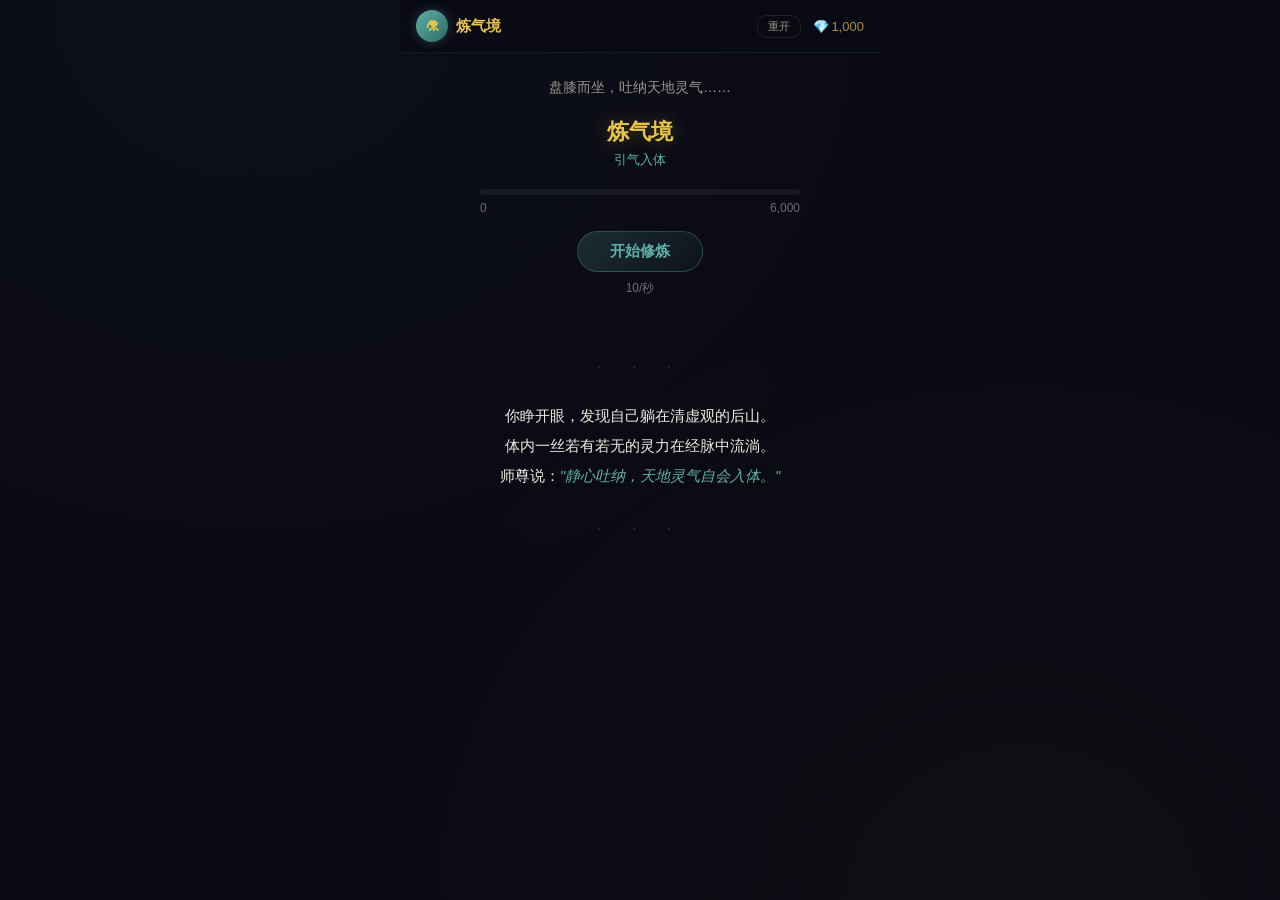
==== commit 660ac120: "添加重开按钮 修复老存档残留" ====
--- a/index.html
+++ b/index.html
@@ -293,7 +293,10 @@
             <div class="badge" id="topBadge">⚗</div>
             <span id="topRealm">炼气境</span>
         </div>
-        <div class="top-stones"><span class="icon">💎</span><span id="topStones">0</span></div>
+        <div style="display:flex;align-items:center;gap:12px;">
+            <button id="resetBtn" onclick="resetGame()" style="background:none;border:1px solid rgba(255,255,255,0.1);color:var(--paper-dim);font-size:11px;padding:3px 10px;border-radius:10px;cursor:pointer;font-family:inherit;">重开</button>
+            <div class="top-stones"><span class="icon">💎</span><span id="topStones">0</span></div>
+        </div>
     </div>
 
     <!-- 提示 -->
@@ -439,6 +442,11 @@
             player = { ...player, ...saved };
         } catch(e) {}
     }
+}
+function resetGame() {
+    if (!confirm('确定要重新开始吗？所有进度将丢失。')) return;
+    localStorage.removeItem('scroll_cultivation');
+    location.reload();
 }
 
 // ==================== 工具 ====================
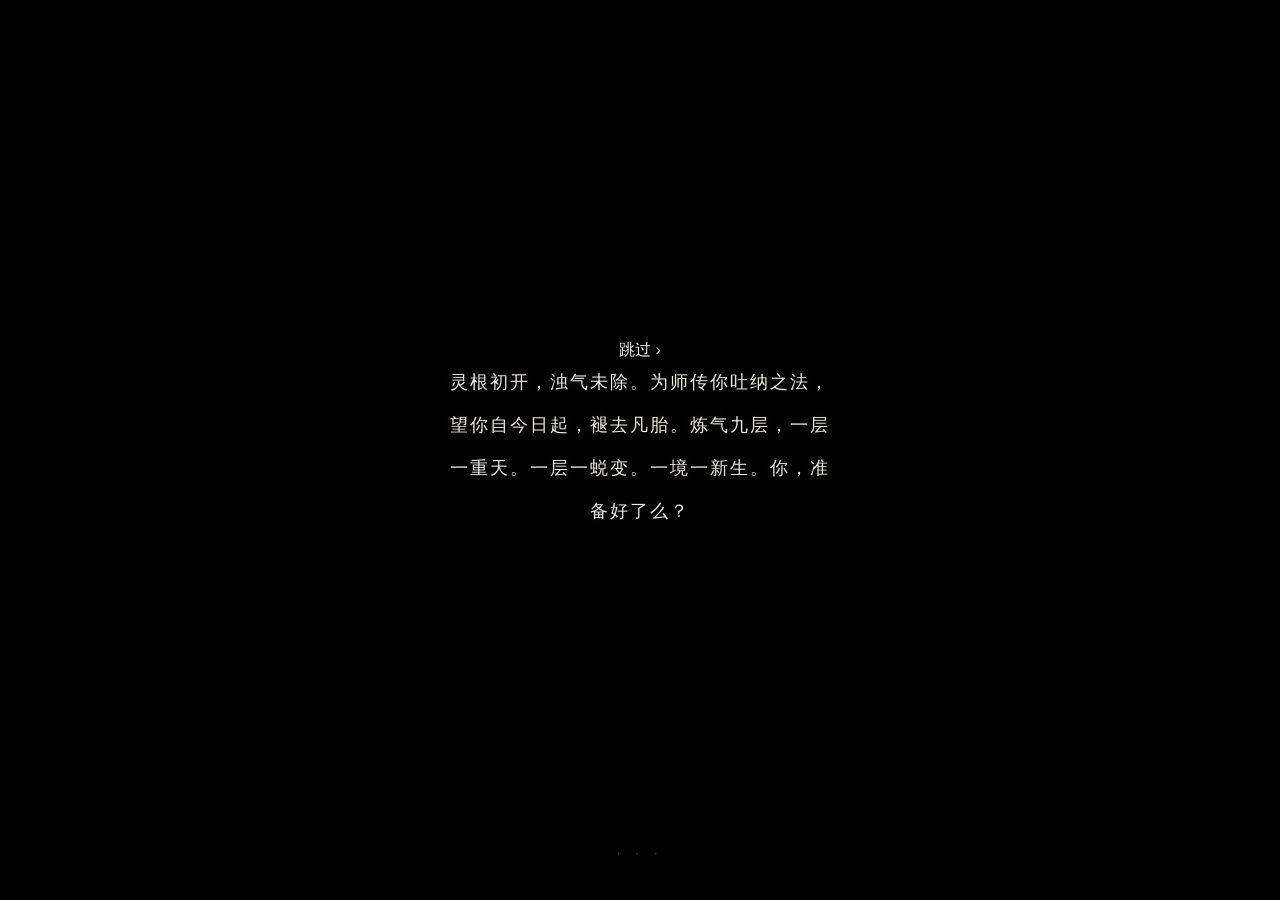
==== commit 8bcff1d4: "添加开篇章节:黑屏转场 + 炼气九层叙事" ====
--- a/index.html
+++ b/index.html
@@ -283,10 +283,71 @@
     .encounter-card { margin:18px 10px; padding:16px; }
     .cultivate-section { padding:16px 12px; }
 }
+
+/* ===== 开篇章节 ===== */
+.opening {
+    position:fixed; inset:0; z-index:1000;
+    background:#000;
+    display:flex; flex-direction:column;
+    align-items:center; justify-content:center;
+    padding:60px 30px; text-align:center;
+    transition:opacity 1.2s ease, visibility 1.2s ease;
+}
+.opening.fade-out { opacity:0; visibility:hidden; }
+.opening .ink {
+    font-family:'STKaiti','KaiTi','楷体',serif;
+    color:#f0ebe0; font-size:18px; line-height:2.4;
+    letter-spacing:2px;
+    max-width:380px;
+    min-height:200px;
+    white-space:pre-wrap;
+    text-shadow:0 0 20px rgba(240,235,224,0.15);
+}
+.opening .ink .char {
+    opacity:0; display:inline-block;
+    animation:charIn 0.5s forwards;
+}
+.opening .hint {
+    position:absolute; bottom:40px; left:50%;
+    transform:translateX(-50%);
+    color:rgba(240,235,224,0.3); font-size:12px;
+    letter-spacing:6px;
+    animation:blink 2s infinite;
+}
+.opening.skip-hint {
+    position:absolute; top:20px; right:20px;
+    color:rgba(240,235,224,0.25); font-size:11px;
+    cursor:pointer; padding:6px 12px;
+    border:1px solid rgba(240,235,224,0.1); border-radius:12px;
+}
+@keyframes charIn {
+    from { opacity:0; transform:translateY(8px); filter:blur(4px); }
+    to { opacity:1; transform:translateY(0); filter:blur(0); }
+}
+@keyframes blink {
+    0%,100% { opacity:0.2; }
+    50% { opacity:0.6; }
+}
+
+/* 黑屏过渡 */
+.blackout {
+    position:fixed; inset:0; z-index:999;
+    background:#000;
+    opacity:0; pointer-events:none;
+    transition:opacity 0.8s ease;
+}
+.blackout.show { opacity:1; }
 </style>
 </head>
 <body>
-<div class="app">
+<!-- 开篇章节 -->
+<div class="opening" id="opening">
+    <div class="skip-hint" onclick="skipOpening()">跳过 ›</div>
+    <div class="ink" id="openingInk"></div>
+    <div class="hint">· · ·</div>
+</div>
+<div class="blackout" id="blackout"></div>
+<div class="app" id="app" style="display:none;">
     <!-- 顶栏 -->
     <div class="top-bar">
         <div class="top-realm">
@@ -826,6 +887,68 @@
     save();
 }
 
+// ==================== 开篇章节 ====================
+const OPENING_TEXT = `灵根初开，浊气未除。
+为师传你吐纳之法，
+望你自今日起，褪去凡胎。
+炼气九层，
+一层一重天。
+一层一蜕变。
+一境一新生。
+你，准备好了么？`;
+
+let openingChars = [];
+let openingIdx = 0;
+let openingTimer = null;
+
+function startOpening() {
+    const el = document.getElementById('openingInk');
+    el.innerHTML = '';
+    // 每个字包成 <span class="char">
+    OPENING_TEXT.split('').forEach((ch, i) => {
+        const span = document.createElement('span');
+        span.className = 'char';
+        span.style.animationDelay = (i * 0.18) + 's';
+        if (ch === '\n') {
+            span.innerHTML = '<br>';
+        } else {
+            span.textContent = ch;
+        }
+        el.appendChild(span);
+    });
+    openingIdx = 0;
+    // 文本显示完 1.5s 后开始转场
+    const totalChars = OPENING_TEXT.replace(/\n/g, '').length;
+    const totalMs = totalChars * 180 + 1500;
+    openingTimer = setTimeout(goToGame, totalMs);
+}
+
+function skipOpening() {
+    if (openingTimer) clearTimeout(openingTimer);
+    goToGame();
+}
+
+function goToGame() {
+    const opening = document.getElementById('opening');
+    const blackout = document.getElementById('blackout');
+    const app = document.getElementById('app');
+    // 1. 开篇淡出
+    opening.classList.add('fade-out');
+    // 2. 黑屏出现
+    setTimeout(() => {
+        blackout.classList.add('show');
+        // 3. 隐藏开篇,显示游戏
+        setTimeout(() => {
+            opening.style.display = 'none';
+            app.style.display = 'block';
+            // 4. 黑屏淡出
+            setTimeout(() => {
+                blackout.classList.remove('show');
+            }, 100);
+        }, 800);
+    }, 1200);
+}
+
 // ==================== 启动 ====================
 function init() {
     load();
@@ -844,17 +967,37 @@
     updateCultivateSection();
 }
 
-init();
-setInterval(gameLoop, 1000);
-
-// 初始叙事
-if (player.realm === 1) {
-    document.getElementById('narrativeZone').innerHTML = `
-        <div class="narrative fresh">
-            你睁开眼，发现自己躺在清虚观的后山。<br>
-            体内一丝若有若无的灵力在经脉中流淌。<br>
-            师尊说：<em style="color:var(--jade);">"静心吐纳，天地灵气自会入体。"</em>
-        </div>`;
+// 如果是老存档,跳过开篇直接进入游戏
+const hasSave = !!localStorage.getItem('scroll_cultivation');
+if (hasSave) {
+    document.getElementById('opening').style.display = 'none';
+    document.getElementById('app').style.display = 'block';
+    init();
+    setInterval(gameLoop, 1000);
+    if (player.realm === 1) {
+        document.getElementById('narrativeZone').innerHTML = `
+            <div class="narrative fresh">
+                你睁开眼，发现自己躺在清虚观的后山。<br>
+                体内一丝若有若无的灵力在经脉中流淌。<br>
+                师尊说：<em style="color:var(--jade);">"静心吐纳，天地灵气自会入体。"</em>
+            </div>`;
+    }
+} else {
+    // 新玩家:显示开篇
+    startOpening();
+    // 开篇期间 init 不跑,等转场后启动
+    setTimeout(() => {
+        init();
+        setInterval(gameLoop, 1000);
+    }, 2000);
+    setTimeout(() => {
+        document.getElementById('narrativeZone').innerHTML = `
+            <div class="narrative fresh">
+                你睁开眼，发现自己躺在清虚观的后山。<br>
+                体内一丝若有若无的灵力在经脉中流淌。<br>
+                师尊说：<em style="color:var(--jade);">"静心吐纳，天地灵气自会入体。"</em>
+            </div>`;
+    }, 2500);
 }
 </script>
 </body>
